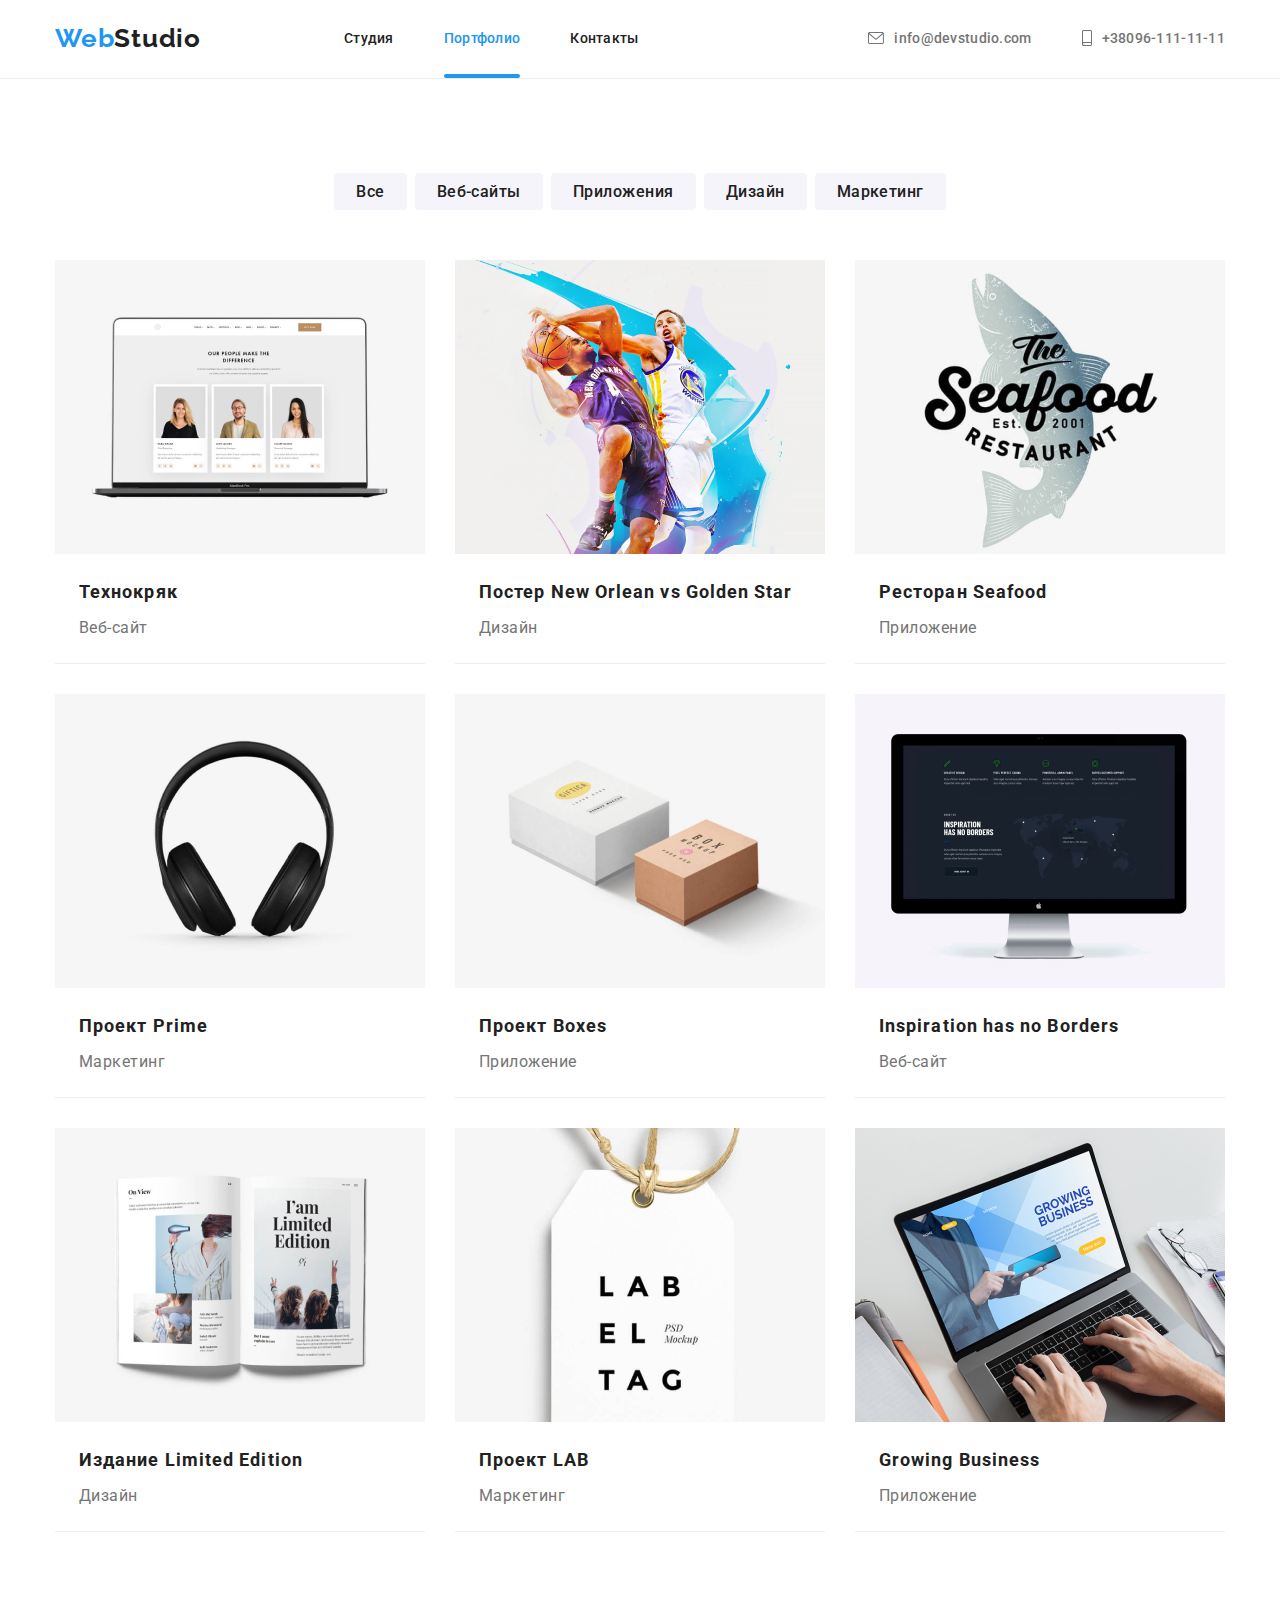
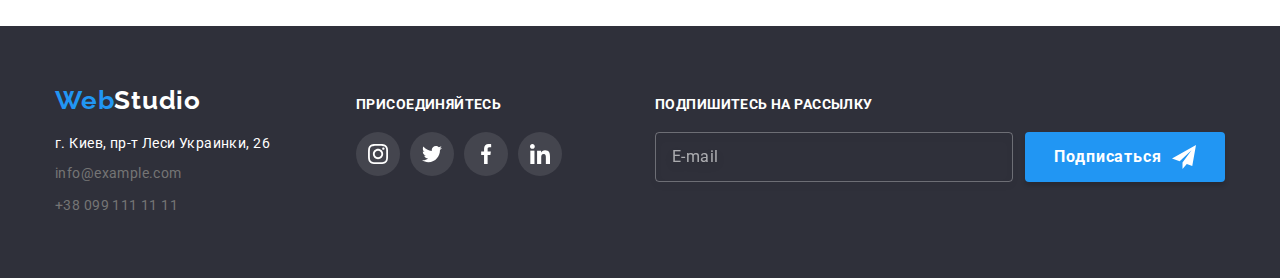
==== portfolio.html @ d69e5399 "ДЗ.7.2" ====
<!DOCTYPE html>
<html lang="ru">
  <head>
    <meta charset="UTF-8" />
    <meta http-equiv="X-UA-Compatible" content="IE=edge" />
    <meta name="viewport" content="width=device-width, initial-scale=1.0" />
    <title>Web-studio</title>
    <link rel="preconnect" href="https://fonts.googleapis.com" />
    <link rel="preconnect" href="https://fonts.gstatic.com" crossorigin />
    <link
      href="https://fonts.googleapis.com/css2?family=Raleway:wght@700&family=Roboto:wght@400;500;700;900&display=swap"
      rel="stylesheet"
    />
    <link
      rel="stylesheet"
      href="https://cdnjs.cloudflare.com/ajax/libs/modern-normalize/1.1.0/modern-normalize.min.css
"
    />
    <link rel="stylesheet" href="./css/main.min.css" />
  </head>
  <body class="body">
    <!-- Шапка портфолио -->
    <header class="header">
      <div class="container">
        <nav class="title">
          <a href="./index.html" class="logo title__logo">
            <span class="title__logo-web">Web</span
            ><span class="title__logo-studio">Studio</span>
          </a>
          <ul class="menu list">
            <li class="menu__item">
              <a href="./index.html" class="menu__link">Студия</a>
            </li>
            <li class="menu__item">
              <a href="./portfolio.html" class="menu__link current"
                >Портфолио</a
              >
            </li>
            <li class="menu__item">
              <a href="" class="menu__link">Контакты</a>
            </li>
          </ul>
        </nav>
        <ul class="connect">
          <li class="connect__item-connection">
            <a href="mailto:info@devstudio.com" class="connect__link-mail">
              <svg class="connect__icon" width="16" height="12">
                <use href="./image/icons.svg#icon-post"></use>
              </svg>
              info@devstudio.com
            </a>
          </li>
          <li class="connect__item-connection">
            <a href="tel:+380961111111" class="connect__link-tel">
              <svg class="connect__icon" width="10" height="16">
                <use href="./image/icons.svg#icon-smartphone"></use>
              </svg>
              +38096-111-11-11
            </a>
          </li>
        </ul>
      </div>
    </header>
    <!-- Категории портфолио -->
    <main>
      <section class="section-category">
        <h1 style="display: none">Категории портфолио</h1>
        <div class="container">
          <ul class="categories">
            <li class="categories__item">
              <button type="button" class="categories__btn">Все</button>
            </li>
            <li class="categories__item">
              <button type="button" class="categories__btn">Веб-сайты</button>
            </li>
            <li class="categories__item">
              <button type="button" class="categories__btn">Приложения</button>
            </li>
            <li class="categories__item">
              <button type="button" class="categories__btn">Дизайн</button>
            </li>
            <li class="categories__item">
              <button type="button" class="categories__btn">Маркетинг</button>
            </li>
          </ul>

          <!-- Категория "Все" -->
          <ul class="scroll">
            <li class="scroll-item">
              <a href="" class="scroll-link">
                <div class="img-top-text">
                  <img
                    src="./image/vebsite.jpg"
                    alt="фото сотрудников на ноутбуке"
                    width="370"
                    class="image"
                  />

                  <p class="category-top-text">
                    Ресурс предлагает комплексные предложения с разным уровнем
                    функционала и сервисов. Все это позволит посетителю получить
                    исчерпывающие сведения о компании или частном лице.
                  </p>
                </div>
                <div class="text">
                  <h2 class="scroll-caption">Технокряк</h2>
                  <p class="scroll-text">Веб-сайт</p>
                </div>
              </a>
            </li>
            <li class="scroll-item">
              <a href="" class="scroll-link">
                <div class="img-top-text">
                  <img
                    src="./image/design-bascket.jpg"
                    alt="Два баскетболиста с мячом"
                    width="370"
                    class="image"
                  />
                  <p class="category-top-text">
                    Ресурс предлагает комплексные предложения с разным уровнем
                    функционала и сервисов. Все это позволит посетителю получить
                    исчерпывающие сведения о компании или частном лице.
                  </p>
                </div>
                <div class="text">
                  <h2 class="scroll-caption">
                    Постер New Orlean vs Golden Star
                  </h2>
                  <p class="scroll-text">Дизайн</p>
                </div>
              </a>
            </li>
            <li class="scroll-item">
              <a href="" class="scroll-link">
                <div class="img-top-text">
                  <img
                    src="./image/prylozhenie-seafood.jpg"
                    alt="Название ресторана"
                    width="370"
                    class="image"
                  />
                  <p class="category-top-text">
                    Ресурс предлагает комплексные предложения с разным уровнем
                    функционала и сервисов. Все это позволит посетителю получить
                    исчерпывающие сведения о компании или частном лице.
                  </p>
                </div>
                <div class="text">
                  <h2 class="scroll-caption">Ресторан Seafood</h2>
                  <p class="scroll-text">Приложение</p>
                </div>
              </a>
            </li>
            <li class="scroll-item">
              <a href="" class="scroll-link">
                <div class="img-top-text">
                  <img
                    src="./image/marketing.jpg"
                    alt="Наушники"
                    width="370"
                    class="image"
                  />
                  <p class="category-top-text">
                    Ресурс предлагает комплексные предложения с разным уровнем
                    функционала и сервисов. Все это позволит посетителю получить
                    исчерпывающие сведения о компании или частном лице.
                  </p>
                </div>
                <div class="text">
                  <h2 class="scroll-caption">Проект Prime</h2>
                  <p class="scroll-text">Маркетинг</p>
                </div>
              </a>
            </li>
            <li class="scroll-item">
              <a href="" class="scroll-link">
                <div class="img-top-text">
                  <img
                    src="./image/prylozhenie-box.jpg"
                    alt="Две коробки"
                    width="370"
                    class="image"
                  />
                  <p class="category-top-text">
                    Ресурс предлагает комплексные предложения с разным уровнем
                    функционала и сервисов. Все это позволит посетителю получить
                    исчерпывающие сведения о компании или частном лице.
                  </p>
                </div>
                <div class="text">
                  <h2 class="scroll-caption">Проект Boxes</h2>
                  <p class="scroll-text">Приложение</p>
                </div>
              </a>
            </li>
            <li class="scroll-item">
              <a href="" class="scroll-link">
                <div class="img-top-text">
                  <img
                    src="./image/vebsite-second.jpg"
                    alt="Монитор экрана"
                    width="370"
                    class="image"
                  />
                  <p class="category-top-text">
                    Ресурс предлагает комплексные предложения с разным уровнем
                    функционала и сервисов. Все это позволит посетителю получить
                    исчерпывающие сведения о компании или частном лице.
                  </p>
                </div>
                <div class="text">
                  <h2 lang="en" class="scroll-caption">
                    Inspiration has no Borders
                  </h2>

                  <p class="scroll-text">Веб-сайт</p>
                </div>
              </a>
            </li>
            <li class="scroll-item">
              <a href="" class="scroll-link">
                <div class="img-top-text">
                  <img
                    src="./image/design-magazine.jpg"
                    alt="Журнал"
                    width="370"
                    class="image"
                  />
                  <p class="category-top-text">
                    Ресурс предлагает комплексные предложения с разным уровнем
                    функционала и сервисов. Все это позволит посетителю получить
                    исчерпывающие сведения о компании или частном лице.
                  </p>
                </div>
                <div class="text">
                  <h2 class="scroll-caption">Издание Limited Edition</h2>
                  <p class="scroll-text">Дизайн</p>
                </div>
              </a>
            </li>
            <li class="scroll-item">
              <a href="" class="scroll-link">
                <div class="img-top-text">
                  <img
                    src="./image/lab.jpg"
                    alt="Этикетка"
                    width="370"
                    class="image"
                  />
                  <p class="category-top-text">
                    Ресурс предлагает комплексные предложения с разным уровнем
                    функционала и сервисов. Все это позволит посетителю получить
                    исчерпывающие сведения о компании или частном лице.
                  </p>
                </div>
                <div class="text">
                  <h2 class="scroll-caption">Проект LAB</h2>
                  <p class="scroll-text">Маркетинг</p>
                </div>
              </a>
            </li>
            <li class="scroll-item">
              <a href="" class="scroll-link">
                <div class="img-top-text">
                  <img
                    src="./image/prylozhenie-business.jpg"
                    alt="Ноутбук"
                    width="370"
                    class="image"
                  />
                  <p class="category-top-text">
                    Ресурс предлагает комплексные предложения с разным уровнем
                    функционала и сервисов. Все это позволит посетителю получить
                    исчерпывающие сведения о компании или частном лице.
                  </p>
                </div>
                <div class="text">
                  <h2 lang="en" class="scroll-caption">Growing Business</h2>
                  <p class="scroll-text">Приложение</p>
                </div>
              </a>
            </li>
          </ul>
        </div>
      </section>
    </main>
    <!-- Футер страницы -->
    <footer class="footer">
      <div class="container footers">
        <div class="address">
          <a href="./index.html" class="address__logo-nav">
            <span class="address__logo-web">Web</span
            ><span class="address__logo-studio">Studio</span>
          </a>
          <address class="address__address">
            <ul class="address__list">
              <li class="address__item">
                <a href="" class="address__adds"
                  >г. Киев, пр-т Леси Украинки, 26</a
                >
              </li>
              <li class="address__item">
                <a href="mailto:info@example.com" class="address__link-mail"
                  >info@example.com</a
                >
              </li>
              <li class="address__item">
                <a href="+380991111111" class="address__link-tel"
                  >+38 099 111 11 11</a
                >
              </li>
            </ul>
          </address>
        </div>
        <div class="address__soc-content">
          <p class="address__text">присоединяйтесь</p>
          <ul class="address__soc-list">
            <li class="address__soc-item">
              <a href="" class="address__soc-link link">
                <svg class="address__soc-icon" width="20" height="20">
                  <use href="./image/icons.svg#icon-instagram"></use>
                </svg>
              </a>
            </li>
            <li class="address__soc-item">
              <a href="" class="address__soc-link link"
                ><svg class="address__soc-icon" width="20" height="20">
                  <use href="./image/icons.svg#icon-twitter"></use></svg
              ></a>
            </li>
            <li class="address__soc-item">
              <a href="" class="address__soc-link link"
                ><svg class="address__soc-icon" width="20" height="20">
                  <use href="./image/icons.svg#icon-facebook"></use></svg
              ></a>
            </li>
            <li class="address__soc-item">
              <a href="" class="address__soc-link link"
                ><svg class="address__soc-icon" width="20" height="20">
                  <use href="./image/icons.svg#icon-linkedin"></use></svg
              ></a>
            </li>
          </ul>
        </div>
        <div class="address__sub">
          <form class="address__subscription">
            <label for="address-email" class="address__label"
              >Подпишитесь на рассылку</label
            >
            <span class="address__span">
              <input
                type="email"
                name="footer-user-email"
                class="address__input"
                required
                id="address-email"
                placeholder="E-mail"
              />
              <button type="submit" class="address__btn">
                Подписаться
                <svg class="address__icon-plane" width="24" height="24">
                  <use href="./image/icons.svg#icon-icon-send"></use>
                </svg>
              </button>
            </span>
          </form>
        </div>
      </div>
    </footer>
  </body>
</html>
---- css/main.min.css ----
:root{--brand-color: #212121}.address__btn,.address__input::placeholder,.address__span,.address__soc-link,.clients-link,.command-list__soc-link,.menu-metier__top-text,.menu-cntnt__box-icon,.flex{display:flex;justify-content:center;align-items:center}p,h1,h2,h3,h4,h5,h6{margin:0}.body{font-family:"Roboto",sans-serif,Arial;color:#757575}ol,ul{margin:0;padding-left:0}li{list-style:none}a{text-decoration:none}.image{display:block;width:100%;height:auto}.visually-hidden{position:absolute;white-space:nowrap;width:1px;height:1px;overflow:hidden;border:0;padding:0;clip-path:inset(50%);clip:rect(0 0 0 0);margin:-1px}.container{margin:0 auto;width:1200px;padding-left:15px;padding-right:15px}.header-line{border-bottom:1px solid #ececec;left:0px;top:0px}.header{background-color:#fff;border-bottom:1px solid #ececec;left:0px;top:0px;padding-top:24px;padding-bottom:25px}.title__logo{text-decoration:none;color:var(--brand-color);font-family:"Raleway";font-weight:700;font-size:26px;line-height:1.1;letter-spacing:.03em}.title__logo-web{color:#2196f3}.title__logo-studio{color:var(--brand-color)}.title{display:flex}.menu{display:flex;align-items:center;margin-left:93px}.menu__item{margin-left:50px}.header .container{display:flex;align-items:center}.menu__link{color:var(--brand-color);font-weight:500;font-size:14px;line-height:1.1;letter-spacing:.02em;text-decoration:none;padding:32px 0;position:relative;transition:color 250ms cubic-bezier(0.4, 0, 0.2, 1)}.menu__link:hover,.menu__link:focus{color:#2196f3}.menu .menu__link.current{color:#2196f3}.current::after{content:"";display:block;height:4px;background-color:#2196f3;border-radius:2px;width:100%;position:absolute;bottom:0}.connect__link-cnct{margin-left:auto}.connect{display:flex;align-items:center;margin-left:auto}.connect__item-connection:not(:last-child){margin-right:50px}.connect__link-mail{display:flex;align-items:center;color:#757575;font-weight:500;font-size:14px;line-height:1.1;letter-spacing:.02em;text-decoration:none;transition:color 250ms cubic-bezier(0.4, 0, 0.2, 1)}.connect__link-mail:hover,.connect__link-mail:focus{color:#2196f3}.connect__icon{transition:fill 250ms cubic-bezier(0.4, 0, 0.2, 1)}.connect__link-mail:hover .connect__icon,.connect__link-mail:focus .connect__icon{fill:#2196f3}.connect__link-tel{display:flex;align-items:center;margin:0;color:#757575;font-weight:500;font-size:14px;line-height:1.1;letter-spacing:.02em;text-decoration:none;transition:color 250ms cubic-bezier(0.4, 0, 0.2, 1)}.connect__link-tel:hover,.connect__link-tel:focus{color:#2196f3}.connect__icon{fill:#757575;margin-right:10px}.connect__link-tel:hover .connect__icon,.connect__link-tel:focus .connect__icon{fill:#2196f3}.hero-btn{color:#fff;background-color:#2196f3;min-width:200px;font-weight:700;font-size:16px;line-height:1.8;letter-spacing:.06em;cursor:pointer;display:flex;font-family:inherit;padding:10px 32px;border:1px rgba(0,0,0,0);border-radius:4px;transition:background-color 250ms cubic-bezier(0.4, 0, 0.2, 1)}.hero-btn:hover,.hero-btn:focus{background-color:#188ce8}.flex{flex-direction:column}.hero{background-color:#2f303a;padding:200px 0;background-image:linear-gradient(rgba(47, 48, 58, 0.4), rgba(47, 48, 58, 0.4)),url(../image/hero.jpg);background-repeat:no-repeat;background-position:center;max-width:1600px;margin:0 auto}.hero-caption{color:#fff;font-weight:900;font-size:44px;line-height:1.4;letter-spacing:.06em;text-align:center;text-transform:uppercase;max-width:695px;margin-bottom:30px}.content{padding-top:94px;padding-bottom:94px}.menu-cntnt__item:not(:last-child){margin-right:30px}.menu-cntnt__box-icon{background-color:#f5f4fa;margin-bottom:30px;border-radius:4px;height:120px}.menu-cntnt{display:flex;justify-content:space-between}.menu-cntnt__caption{color:var(--brand-color);font-weight:700;font-size:14px;line-height:1;letter-spacing:.03em;text-transform:uppercase;margin-bottom:10px}.menu-cntnt__text{font-weight:400;font-size:14px;line-height:1.7;letter-spacing:.03em;max-width:270px}.employment{padding-bottom:94px}.menu-metier{display:flex;justify-content:space-between}.menu-metier__item{position:relative}.menu-metier__item:not(:last-child){margin-right:30px}.employment-caption{color:var(--brand-color);font-weight:700;font-size:36px;line-height:1.1;letter-spacing:.03em;text-align:center;margin-bottom:50px}.menu-metier__top-text{position:absolute;bottom:0;font-weight:700;font-size:14px;line-height:1.1;letter-spacing:.03em;text-transform:uppercase;color:#fff;background:rgba(47,48,58,.8);width:100%;height:70px}.container.team{padding-top:0;padding-bottom:0}.team{background-color:#f5f4fa;padding-top:94px;padding-bottom:94px}.team-caption{color:var(--brand-color);font-weight:700;font-size:36px;line-height:1.1;letter-spacing:.03em;text-align:center;margin-bottom:50px;margin-top:0}.command-list{display:flex;justify-content:space-between}.command-list__item{text-align:center;box-shadow:0px 1px 3px rgba(0,0,0,.12),0px 1px 1px rgba(0,0,0,.14),0px 2px 1px rgba(0,0,0,.2);border-radius:0px 0px 4px 4px;background-color:#fff}.command-list__item:not(:last-child){margin-right:30px}.command-list__name{color:var(--brand-color);font-weight:500;font-size:16px;line-height:1.1;letter-spacing:.03em;padding-top:30px;margin-bottom:11px}.command-list__text{font-weight:400;font-size:16px;line-height:1.1;letter-spacing:.03em;margin-bottom:16px}.command-list__soc-list{display:flex;justify-content:center;padding-bottom:30px}.command-list__soc-item{width:44px;height:44px;margin-left:10px}.command-list__soc-item:first-child{margin-left:0}.command-list__soc-link{width:100%;height:100%;border-radius:50px;transition:background-color 250ms cubic-bezier(0.4, 0, 0.2, 1)}.command-list__soc-link:hover,.command-list__soc-link:focus{background-color:#2196f3}.command-list__soc-icon{fill:#afb1b8;transition:fill 250ms cubic-bezier(0.4, 0, 0.2, 1)}.command-list__soc-link:hover .command-list__soc-icon,.command-list__soc-link:focus .command-list__soc-icon{fill:#fff}.clients-cont{width:1200px}.clients-title{text-align:center;font-size:36px;letter-spacing:.03em;color:var(--brand-color);margin-bottom:50px;line-height:42px}.clients{padding-bottom:94px;padding-top:94px}.clients-list{display:flex;justify-content:space-between}.clients-item{width:170px;height:92px}.clients-item:not(:last-child){margin-right:30px}.clients-link{width:100%;height:100%;border-radius:4px;border:1px solid #afb1b8;transition:border-color 250ms cubic-bezier(0.4, 0, 0.2, 1)}.clients-link:hover,.clients-link:focus{border-color:#2196f3}.clients-icon{fill:#afb1b8;transition:fill 250ms cubic-bezier(0.4, 0, 0.2, 1)}.clients-link:hover .clients-icon,.clients-link:focus .clients-icon{fill:#2196f3}.footers{display:flex;align-items:baseline}.address__logo-nav{text-decoration:none;color:var(--brand-color);font-family:"Raleway";font-weight:700;font-size:26px;line-height:1.1;letter-spacing:.03em;margin-bottom:20px;display:block}.footer{background-color:#2f303a;padding:60px 0 60px 0}.address__logo-web{color:#2196f3}.address__logo-studio{color:#fff}.address__item:not(:last-child){margin-bottom:9px}.address__address{width:231px}.address__adds{color:#fff;font-weight:400;font-size:14px;line-height:1.1;letter-spacing:.03em;font-style:normal;text-decoration:none;transition:color 250ms cubic-bezier(0.4, 0, 0.2, 1)}.address__adds:hover,.address__adds:focus{color:#2196f3}.address__link-mail{color:#757575;font-weight:400;font-size:14px;line-height:1.7;letter-spacing:.03em;font-style:normal;text-decoration:none;transition:color 250ms cubic-bezier(0.4, 0, 0.2, 1)}.address__link-mail:hover,.address__link-mail:focus{color:#2196f3}.address__link-tel{color:#757575;font-weight:400;font-size:14px;line-height:1.7;letter-spacing:.03em;font-style:normal;text-decoration:none;transition:color 250ms cubic-bezier(0.4, 0, 0.2, 1)}.address__link-tel:hover,.address__link-tel:focus{color:#2196f3}.address__soc-content{min-width:206px;margin-left:70px}.address__soc-list{display:flex;justify-content:space-between}.address__soc-item:not(:first-child){margin-left:10px}.address__text{font-weight:700;font-size:14px;line-height:1.1;letter-spacing:.03em;text-transform:uppercase;color:#fff;margin-bottom:20px}.address__soc-link{border-radius:50px;background:rgba(255,255,255,.1);fill:#fff;width:44px;height:44px;transition:background-color 250ms cubic-bezier(0.4, 0, 0.2, 1)}.address__soc-link:hover,.address__soc-link:focus{background-color:#2196f3}.address__sub{margin-left:auto}.address__span{width:100%}.address__label{display:block;top:0;left:0;font-weight:700;font-size:14px;line-height:1.1;letter-spacing:.03em;text-transform:uppercase;color:#fff;margin-bottom:20px}.address__input{width:358px;height:50px;background-color:rgba(0,0,0,0);outline:none;border:1px solid rgba(255,255,255,.3);filter:drop-shadow(0px 4px 4px rgba(0, 0, 0, 0.15));border-radius:4px;padding:15px 0 15px 16px;color:#fff}.address__input:focus{border:1px solid #2196f3;filter:drop-shadow(0px 4px 4px rgba(0, 0, 0, 0.15));transition:border 250ms cubic-bezier(0.4, 0, 0.2, 1)}.address__input::placeholder{font-weight:400;font-size:16px;line-height:1.2;letter-spacing:.03em;color:rgba(255,255,255,.6)}.address__btn{width:200px;height:50px;background:#2196f3;box-shadow:0px 4px 4px rgba(0,0,0,.15);border-radius:4px;border:none;font-weight:700;font-size:16px;line-height:1.8;letter-spacing:.06em;color:#fff;margin-left:12px;padding:0;cursor:pointer}.address__icon-plane{margin-left:10px}.section-category{padding-top:94px;padding-bottom:94px}.categories{margin-bottom:50px;display:flex;justify-content:center}.categories__item:not(:last-child){margin-right:8px}.categories__btn{display:flex;color:var(--brand-color);background-color:#f5f4fa;cursor:pointer;font-weight:500;font-size:16px;line-height:1.6;letter-spacing:.03em;font-family:inherit;border-radius:4px;border:1px rgba(0,0,0,0);padding:6px 22px 6px 22px;transition:color 250ms cubic-bezier(0.4, 0, 0.2, 1),background-color 250ms cubic-bezier(0.4, 0, 0.2, 1),box-shadow 250ms cubic-bezier(0.4, 0, 0.2, 1)}.categories__btn:hover,.categories__btn:focus{color:#fff;background-color:#2196f3;box-shadow:0px 3px 1px rgba(0,0,0,.1),0px 1px 2px rgba(0,0,0,.08),0px 2px 2px rgba(0,0,0,.12)}.scroll{display:flex;flex-wrap:wrap;margin:-15px}.scroll-item{width:calc(33.3333333333% - 30px);margin:15px;border-bottom:1px solid #eee}.scroll-link{display:block;position:relative;transition:background-color 250ms cubic-bezier(0.4, 0, 0.2, 1),box-shadow 250ms cubic-bezier(0.4, 0, 0.2, 1)}.scroll-link:hover,.scroll-link:focus{background-color:#fff;box-shadow:0px 1px 1px rgba(0,0,0,.12),0px 4px 4px rgba(0,0,0,.06),1px 4px 6px rgba(0,0,0,.16)}.scroll-link:hover .category-top-text{transform:translateY(0)}.scroll-caption{color:var(--brand-color);font-weight:700;font-size:18px;line-height:2;letter-spacing:.06em;text-decoration:none;margin-bottom:4px}.scroll-text{font-weight:400;font-size:16px;line-height:1.8;letter-spacing:.03em;text-decoration:none;color:#757575}.text{padding:20px 24px}.img-top-text{position:relative;overflow:hidden;pointer-events:none}.category-top-text{position:absolute;top:0;left:0;width:100%;height:100%;padding:63px 24px;transform:translateY(101%);transition:transform 250ms cubic-bezier(0.4, 0, 0.2, 1);font-weight:400;font-size:18px;line-height:1.5;letter-spacing:.03em;color:#fff;background:rgba(33,150,243,.9)}.backdrop{position:fixed;top:0;left:0;width:100%;height:100%;background:rgba(0,0,0,.2);transition:opacity 250ms linear,visibility 250ms linear}.backdrop.is-hidden{opacity:0;pointer-events:none}.backdrop.is-hidden .modal{transform:translate(-50%, -50%) scale(0)}.modal{position:absolute;width:528px;height:581px;top:50%;left:50%;transform:translate(-50%, -50%) scale(1);background:#fff;box-shadow:0px 1px 3px rgba(0,0,0,.12),0px 1px 1px rgba(0,0,0,.14),0px 2px 1px rgba(0,0,0,.2);border-radius:4px;transition:transform 250ms linear;padding:40px}.close{position:absolute;top:8px;right:8px;display:flex;justify-content:center;text-align:center;padding:6px;border-radius:50%;border:1px solid rgba(0,0,0,.1);background:#fff;cursor:pointer;transition:fill 250ms cubic-bezier(0.4, 0, 0.2, 1)}.close:hover,.close:focus{fill:#2196f3}.modal-title{font-size:20px;line-height:1.15;text-align:center;letter-spacing:.03em;color:#212121;font-weight:700;margin-bottom:12px}.modal-input{width:100%;height:40px;border:1px solid rgba(33,33,33,.2);border-radius:4px;background-color:rgba(0,0,0,0);outline:none;padding:12px 0 12px 42px;transition:border-color 250ms cubic-bezier(0.4, 0, 0.2, 1)}.modal-input:focus{border-color:#2196f3}.modal-input:focus+.input-icon{fill:#2196f3}.modal-field{margin-bottom:10px}.modal-field:nth-child(5){margin-bottom:20px}.input-icon{position:absolute;top:50%;left:12px;transform:translateY(-50%);transition:fill 250ms cubic-bezier(0.4, 0, 0.2, 1)}.modal-label{display:block;font-weight:400;font-size:12px;line-height:1.1666666667;letter-spacing:.01em;margin-bottom:4px}.modal-label-comment{display:block;font-weight:400;font-size:12px;line-height:1.1666666667;letter-spacing:.01em;margin-bottom:4px}.input-block{position:relative}.modal-area{display:block;width:100%;height:120px;resize:none;border:1px solid rgba(33,33,33,.2);border-radius:4px;outline:none;padding:12px 16px;transition:border-color 250ms cubic-bezier(0.4, 0, 0.2, 1)}.modal-area:focus{border-color:#2196f3}::placeholder{font-weight:400;font-size:12px;line-height:1.1666666667;letter-spacing:.01em;color:rgba(117,117,117,.5)}.send-btn{display:block;margin:0 auto;width:200px;height:50px;font-weight:700;font-size:16px;line-height:1.875;letter-spacing:.06em;color:#fff;border:rgba(0,0,0,0);background-color:#188ce8;box-shadow:0px 4px 4px rgba(0,0,0,.15);border-radius:4px;cursor:pointer}.check-text{display:block;font-weight:400;font-size:14px;line-height:1.7142857143;letter-spacing:.03em;color:#757575;justify-content:center;display:flex;align-items:center}.check-text a{text-decoration-line:underline;color:#2196f3}.check-text span{display:flex;justify-content:center;align-items:center;width:16px;height:15px;border:1px solid #212121;margin-right:7px;border-radius:2px}.icon-check{fill:rgba(0,0,0,0)}.input-check:checked+.check-text span{background-color:#2196f3;border:none}.input-check:checked+.check-text .icon-check{fill:#fff}.modal-check-box{margin-bottom:30px}/*# sourceMappingURL=main.min.css.map */
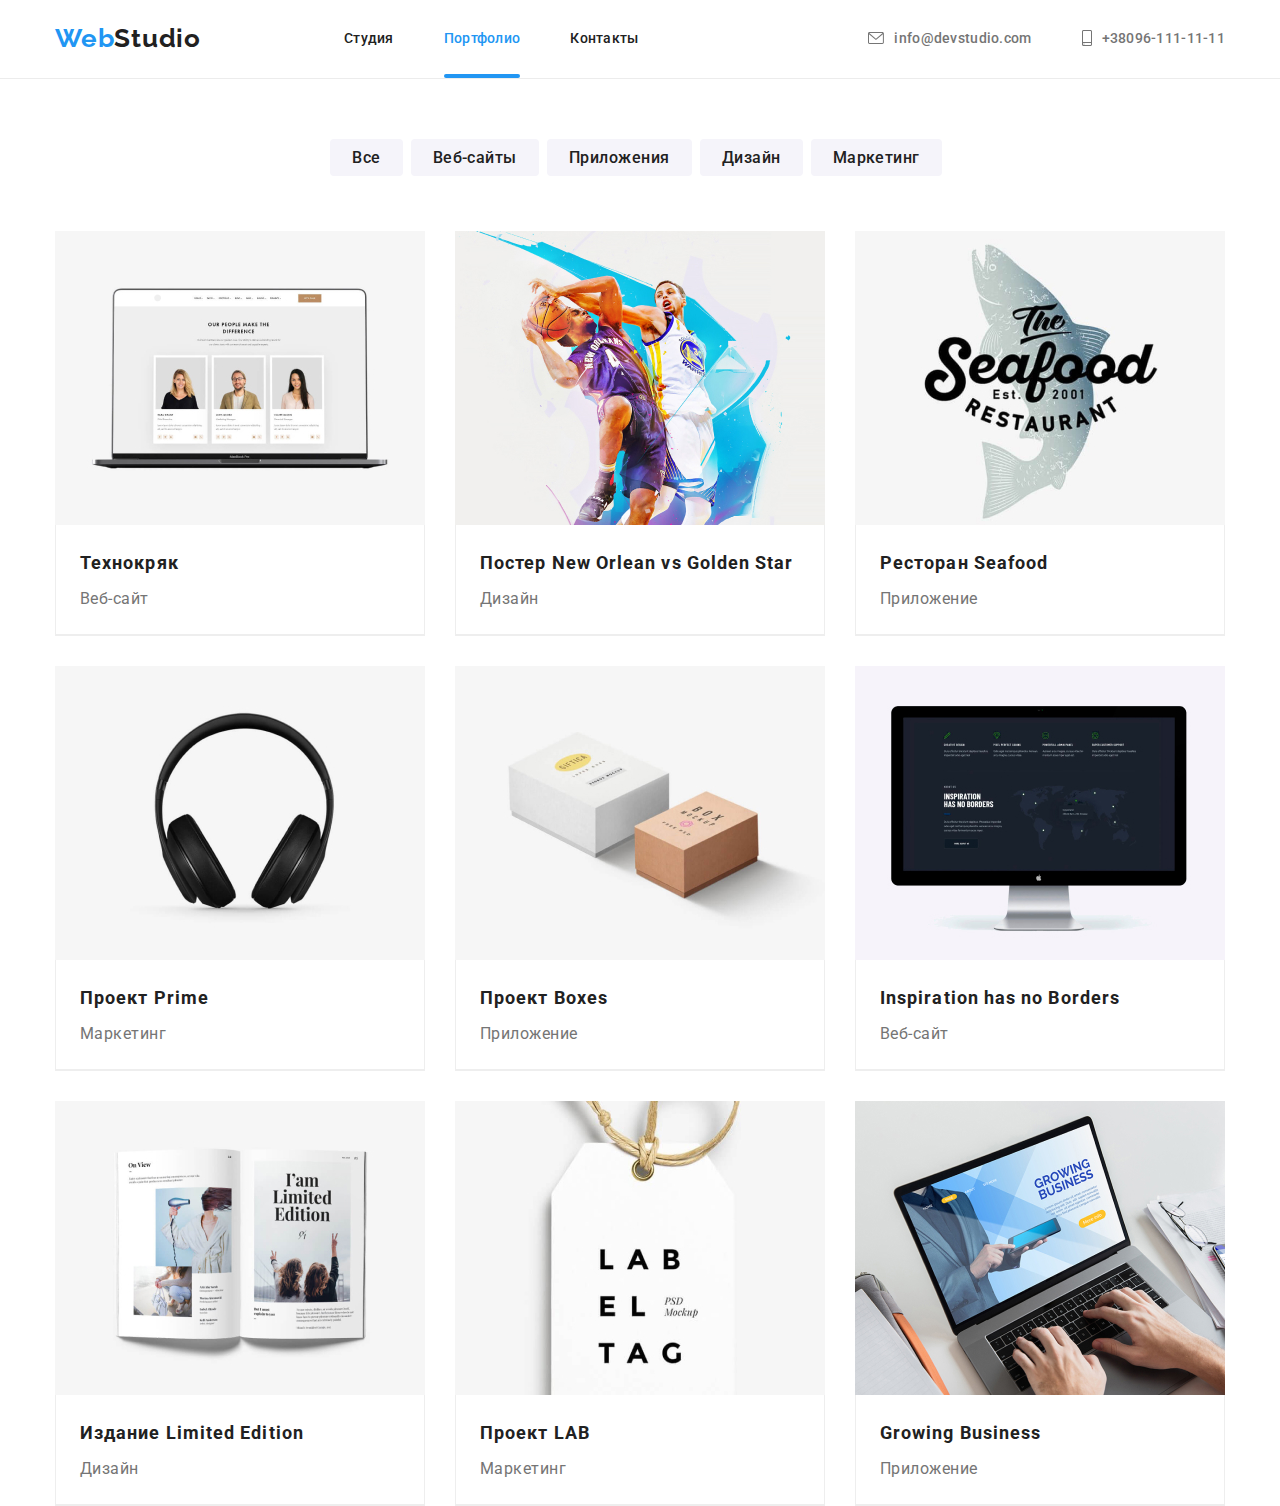
==== commit f876abc9: "ДЗ.8.0" ====
--- a/portfolio.html
+++ b/portfolio.html
@@ -104,7 +104,7 @@
                 </div>
                 <div class="text">
                   <h2 class="scroll-caption">Технокряк</h2>
-                  <p class="scroll-text">Веб-сайт</p>
+                  <p class="scroll-text first">Веб-сайт</p>
                 </div>
               </a>
             </li>
@@ -286,7 +286,7 @@
       </section>
     </main>
     <!-- Футер страницы -->
-    <footer class="footer">
+    <!-- <footer class="footer">
       <div class="container footers">
         <div class="address">
           <a href="./index.html" class="address__logo-nav">
@@ -367,6 +367,6 @@
           </form>
         </div>
       </div>
-    </footer>
+    </footer> -->
   </body>
 </html>
--- a/css/main.min.css
+++ b/css/main.min.css
@@ -1 +1 @@
-:root{--brand-color: #212121}.address__btn,.address__input::placeholder,.address__span,.address__soc-link,.clients-link,.command-list__soc-link,.menu-metier__top-text,.menu-cntnt__box-icon,.flex{display:flex;justify-content:center;align-items:center}p,h1,h2,h3,h4,h5,h6{margin:0}.body{font-family:"Roboto",sans-serif,Arial;color:#757575}ol,ul{margin:0;padding-left:0}li{list-style:none}a{text-decoration:none}.image{display:block;width:100%;height:auto}.visually-hidden{position:absolute;white-space:nowrap;width:1px;height:1px;overflow:hidden;border:0;padding:0;clip-path:inset(50%);clip:rect(0 0 0 0);margin:-1px}.container{margin:0 auto;width:1200px;padding-left:15px;padding-right:15px}.header-line{border-bottom:1px solid #ececec;left:0px;top:0px}.header{background-color:#fff;border-bottom:1px solid #ececec;left:0px;top:0px;padding-top:24px;padding-bottom:25px}.title__logo{text-decoration:none;color:var(--brand-color);font-family:"Raleway";font-weight:700;font-size:26px;line-height:1.1;letter-spacing:.03em}.title__logo-web{color:#2196f3}.title__logo-studio{color:var(--brand-color)}.title{display:flex}.menu{display:flex;align-items:center;margin-left:93px}.menu__item{margin-left:50px}.header .container{display:flex;align-items:center}.menu__link{color:var(--brand-color);font-weight:500;font-size:14px;line-height:1.1;letter-spacing:.02em;text-decoration:none;padding:32px 0;position:relative;transition:color 250ms cubic-bezier(0.4, 0, 0.2, 1)}.menu__link:hover,.menu__link:focus{color:#2196f3}.menu .menu__link.current{color:#2196f3}.current::after{content:"";display:block;height:4px;background-color:#2196f3;border-radius:2px;width:100%;position:absolute;bottom:0}.connect__link-cnct{margin-left:auto}.connect{display:flex;align-items:center;margin-left:auto}.connect__item-connection:not(:last-child){margin-right:50px}.connect__link-mail{display:flex;align-items:center;color:#757575;font-weight:500;font-size:14px;line-height:1.1;letter-spacing:.02em;text-decoration:none;transition:color 250ms cubic-bezier(0.4, 0, 0.2, 1)}.connect__link-mail:hover,.connect__link-mail:focus{color:#2196f3}.connect__icon{transition:fill 250ms cubic-bezier(0.4, 0, 0.2, 1)}.connect__link-mail:hover .connect__icon,.connect__link-mail:focus .connect__icon{fill:#2196f3}.connect__link-tel{display:flex;align-items:center;margin:0;color:#757575;font-weight:500;font-size:14px;line-height:1.1;letter-spacing:.02em;text-decoration:none;transition:color 250ms cubic-bezier(0.4, 0, 0.2, 1)}.connect__link-tel:hover,.connect__link-tel:focus{color:#2196f3}.connect__icon{fill:#757575;margin-right:10px}.connect__link-tel:hover .connect__icon,.connect__link-tel:focus .connect__icon{fill:#2196f3}.hero-btn{color:#fff;background-color:#2196f3;min-width:200px;font-weight:700;font-size:16px;line-height:1.8;letter-spacing:.06em;cursor:pointer;display:flex;font-family:inherit;padding:10px 32px;border:1px rgba(0,0,0,0);border-radius:4px;transition:background-color 250ms cubic-bezier(0.4, 0, 0.2, 1)}.hero-btn:hover,.hero-btn:focus{background-color:#188ce8}.flex{flex-direction:column}.hero{background-color:#2f303a;padding:200px 0;background-image:linear-gradient(rgba(47, 48, 58, 0.4), rgba(47, 48, 58, 0.4)),url(../image/hero.jpg);background-repeat:no-repeat;background-position:center;max-width:1600px;margin:0 auto}.hero-caption{color:#fff;font-weight:900;font-size:44px;line-height:1.4;letter-spacing:.06em;text-align:center;text-transform:uppercase;max-width:695px;margin-bottom:30px}.content{padding-top:94px;padding-bottom:94px}.menu-cntnt__item:not(:last-child){margin-right:30px}.menu-cntnt__box-icon{background-color:#f5f4fa;margin-bottom:30px;border-radius:4px;height:120px}.menu-cntnt{display:flex;justify-content:space-between}.menu-cntnt__caption{color:var(--brand-color);font-weight:700;font-size:14px;line-height:1;letter-spacing:.03em;text-transform:uppercase;margin-bottom:10px}.menu-cntnt__text{font-weight:400;font-size:14px;line-height:1.7;letter-spacing:.03em;max-width:270px}.employment{padding-bottom:94px}.menu-metier{display:flex;justify-content:space-between}.menu-metier__item{position:relative}.menu-metier__item:not(:last-child){margin-right:30px}.employment-caption{color:var(--brand-color);font-weight:700;font-size:36px;line-height:1.1;letter-spacing:.03em;text-align:center;margin-bottom:50px}.menu-metier__top-text{position:absolute;bottom:0;font-weight:700;font-size:14px;line-height:1.1;letter-spacing:.03em;text-transform:uppercase;color:#fff;background:rgba(47,48,58,.8);width:100%;height:70px}.container.team{padding-top:0;padding-bottom:0}.team{background-color:#f5f4fa;padding-top:94px;padding-bottom:94px}.team-caption{color:var(--brand-color);font-weight:700;font-size:36px;line-height:1.1;letter-spacing:.03em;text-align:center;margin-bottom:50px;margin-top:0}.command-list{display:flex;justify-content:space-between}.command-list__item{text-align:center;box-shadow:0px 1px 3px rgba(0,0,0,.12),0px 1px 1px rgba(0,0,0,.14),0px 2px 1px rgba(0,0,0,.2);border-radius:0px 0px 4px 4px;background-color:#fff}.command-list__item:not(:last-child){margin-right:30px}.command-list__name{color:var(--brand-color);font-weight:500;font-size:16px;line-height:1.1;letter-spacing:.03em;padding-top:30px;margin-bottom:11px}.command-list__text{font-weight:400;font-size:16px;line-height:1.1;letter-spacing:.03em;margin-bottom:16px}.command-list__soc-list{display:flex;justify-content:center;padding-bottom:30px}.command-list__soc-item{width:44px;height:44px;margin-left:10px}.command-list__soc-item:first-child{margin-left:0}.command-list__soc-link{width:100%;height:100%;border-radius:50px;transition:background-color 250ms cubic-bezier(0.4, 0, 0.2, 1)}.command-list__soc-link:hover,.command-list__soc-link:focus{background-color:#2196f3}.command-list__soc-icon{fill:#afb1b8;transition:fill 250ms cubic-bezier(0.4, 0, 0.2, 1)}.command-list__soc-link:hover .command-list__soc-icon,.command-list__soc-link:focus .command-list__soc-icon{fill:#fff}.clients-cont{width:1200px}.clients-title{text-align:center;font-size:36px;letter-spacing:.03em;color:var(--brand-color);margin-bottom:50px;line-height:42px}.clients{padding-bottom:94px;padding-top:94px}.clients-list{display:flex;justify-content:space-between}.clients-item{width:170px;height:92px}.clients-item:not(:last-child){margin-right:30px}.clients-link{width:100%;height:100%;border-radius:4px;border:1px solid #afb1b8;transition:border-color 250ms cubic-bezier(0.4, 0, 0.2, 1)}.clients-link:hover,.clients-link:focus{border-color:#2196f3}.clients-icon{fill:#afb1b8;transition:fill 250ms cubic-bezier(0.4, 0, 0.2, 1)}.clients-link:hover .clients-icon,.clients-link:focus .clients-icon{fill:#2196f3}.footers{display:flex;align-items:baseline}.address__logo-nav{text-decoration:none;color:var(--brand-color);font-family:"Raleway";font-weight:700;font-size:26px;line-height:1.1;letter-spacing:.03em;margin-bottom:20px;display:block}.footer{background-color:#2f303a;padding:60px 0 60px 0}.address__logo-web{color:#2196f3}.address__logo-studio{color:#fff}.address__item:not(:last-child){margin-bottom:9px}.address__address{width:231px}.address__adds{color:#fff;font-weight:400;font-size:14px;line-height:1.1;letter-spacing:.03em;font-style:normal;text-decoration:none;transition:color 250ms cubic-bezier(0.4, 0, 0.2, 1)}.address__adds:hover,.address__adds:focus{color:#2196f3}.address__link-mail{color:#757575;font-weight:400;font-size:14px;line-height:1.7;letter-spacing:.03em;font-style:normal;text-decoration:none;transition:color 250ms cubic-bezier(0.4, 0, 0.2, 1)}.address__link-mail:hover,.address__link-mail:focus{color:#2196f3}.address__link-tel{color:#757575;font-weight:400;font-size:14px;line-height:1.7;letter-spacing:.03em;font-style:normal;text-decoration:none;transition:color 250ms cubic-bezier(0.4, 0, 0.2, 1)}.address__link-tel:hover,.address__link-tel:focus{color:#2196f3}.address__soc-content{min-width:206px;margin-left:70px}.address__soc-list{display:flex;justify-content:space-between}.address__soc-item:not(:first-child){margin-left:10px}.address__text{font-weight:700;font-size:14px;line-height:1.1;letter-spacing:.03em;text-transform:uppercase;color:#fff;margin-bottom:20px}.address__soc-link{border-radius:50px;background:rgba(255,255,255,.1);fill:#fff;width:44px;height:44px;transition:background-color 250ms cubic-bezier(0.4, 0, 0.2, 1)}.address__soc-link:hover,.address__soc-link:focus{background-color:#2196f3}.address__sub{margin-left:auto}.address__span{width:100%}.address__label{display:block;top:0;left:0;font-weight:700;font-size:14px;line-height:1.1;letter-spacing:.03em;text-transform:uppercase;color:#fff;margin-bottom:20px}.address__input{width:358px;height:50px;background-color:rgba(0,0,0,0);outline:none;border:1px solid rgba(255,255,255,.3);filter:drop-shadow(0px 4px 4px rgba(0, 0, 0, 0.15));border-radius:4px;padding:15px 0 15px 16px;color:#fff}.address__input:focus{border:1px solid #2196f3;filter:drop-shadow(0px 4px 4px rgba(0, 0, 0, 0.15));transition:border 250ms cubic-bezier(0.4, 0, 0.2, 1)}.address__input::placeholder{font-weight:400;font-size:16px;line-height:1.2;letter-spacing:.03em;color:rgba(255,255,255,.6)}.address__btn{width:200px;height:50px;background:#2196f3;box-shadow:0px 4px 4px rgba(0,0,0,.15);border-radius:4px;border:none;font-weight:700;font-size:16px;line-height:1.8;letter-spacing:.06em;color:#fff;margin-left:12px;padding:0;cursor:pointer}.address__icon-plane{margin-left:10px}.section-category{padding-top:94px;padding-bottom:94px}.categories{margin-bottom:50px;display:flex;justify-content:center}.categories__item:not(:last-child){margin-right:8px}.categories__btn{display:flex;color:var(--brand-color);background-color:#f5f4fa;cursor:pointer;font-weight:500;font-size:16px;line-height:1.6;letter-spacing:.03em;font-family:inherit;border-radius:4px;border:1px rgba(0,0,0,0);padding:6px 22px 6px 22px;transition:color 250ms cubic-bezier(0.4, 0, 0.2, 1),background-color 250ms cubic-bezier(0.4, 0, 0.2, 1),box-shadow 250ms cubic-bezier(0.4, 0, 0.2, 1)}.categories__btn:hover,.categories__btn:focus{color:#fff;background-color:#2196f3;box-shadow:0px 3px 1px rgba(0,0,0,.1),0px 1px 2px rgba(0,0,0,.08),0px 2px 2px rgba(0,0,0,.12)}.scroll{display:flex;flex-wrap:wrap;margin:-15px}.scroll-item{width:calc(33.3333333333% - 30px);margin:15px;border-bottom:1px solid #eee}.scroll-link{display:block;position:relative;transition:background-color 250ms cubic-bezier(0.4, 0, 0.2, 1),box-shadow 250ms cubic-bezier(0.4, 0, 0.2, 1)}.scroll-link:hover,.scroll-link:focus{background-color:#fff;box-shadow:0px 1px 1px rgba(0,0,0,.12),0px 4px 4px rgba(0,0,0,.06),1px 4px 6px rgba(0,0,0,.16)}.scroll-link:hover .category-top-text{transform:translateY(0)}.scroll-caption{color:var(--brand-color);font-weight:700;font-size:18px;line-height:2;letter-spacing:.06em;text-decoration:none;margin-bottom:4px}.scroll-text{font-weight:400;font-size:16px;line-height:1.8;letter-spacing:.03em;text-decoration:none;color:#757575}.text{padding:20px 24px}.img-top-text{position:relative;overflow:hidden;pointer-events:none}.category-top-text{position:absolute;top:0;left:0;width:100%;height:100%;padding:63px 24px;transform:translateY(101%);transition:transform 250ms cubic-bezier(0.4, 0, 0.2, 1);font-weight:400;font-size:18px;line-height:1.5;letter-spacing:.03em;color:#fff;background:rgba(33,150,243,.9)}.backdrop{position:fixed;top:0;left:0;width:100%;height:100%;background:rgba(0,0,0,.2);transition:opacity 250ms linear,visibility 250ms linear}.backdrop.is-hidden{opacity:0;pointer-events:none}.backdrop.is-hidden .modal{transform:translate(-50%, -50%) scale(0)}.modal{position:absolute;width:528px;height:581px;top:50%;left:50%;transform:translate(-50%, -50%) scale(1);background:#fff;box-shadow:0px 1px 3px rgba(0,0,0,.12),0px 1px 1px rgba(0,0,0,.14),0px 2px 1px rgba(0,0,0,.2);border-radius:4px;transition:transform 250ms linear;padding:40px}.close{position:absolute;top:8px;right:8px;display:flex;justify-content:center;text-align:center;padding:6px;border-radius:50%;border:1px solid rgba(0,0,0,.1);background:#fff;cursor:pointer;transition:fill 250ms cubic-bezier(0.4, 0, 0.2, 1)}.close:hover,.close:focus{fill:#2196f3}.modal-title{font-size:20px;line-height:1.15;text-align:center;letter-spacing:.03em;color:#212121;font-weight:700;margin-bottom:12px}.modal-input{width:100%;height:40px;border:1px solid rgba(33,33,33,.2);border-radius:4px;background-color:rgba(0,0,0,0);outline:none;padding:12px 0 12px 42px;transition:border-color 250ms cubic-bezier(0.4, 0, 0.2, 1)}.modal-input:focus{border-color:#2196f3}.modal-input:focus+.input-icon{fill:#2196f3}.modal-field{margin-bottom:10px}.modal-field:nth-child(5){margin-bottom:20px}.input-icon{position:absolute;top:50%;left:12px;transform:translateY(-50%);transition:fill 250ms cubic-bezier(0.4, 0, 0.2, 1)}.modal-label{display:block;font-weight:400;font-size:12px;line-height:1.1666666667;letter-spacing:.01em;margin-bottom:4px}.modal-label-comment{display:block;font-weight:400;font-size:12px;line-height:1.1666666667;letter-spacing:.01em;margin-bottom:4px}.input-block{position:relative}.modal-area{display:block;width:100%;height:120px;resize:none;border:1px solid rgba(33,33,33,.2);border-radius:4px;outline:none;padding:12px 16px;transition:border-color 250ms cubic-bezier(0.4, 0, 0.2, 1)}.modal-area:focus{border-color:#2196f3}::placeholder{font-weight:400;font-size:12px;line-height:1.1666666667;letter-spacing:.01em;color:rgba(117,117,117,.5)}.send-btn{display:block;margin:0 auto;width:200px;height:50px;font-weight:700;font-size:16px;line-height:1.875;letter-spacing:.06em;color:#fff;border:rgba(0,0,0,0);background-color:#188ce8;box-shadow:0px 4px 4px rgba(0,0,0,.15);border-radius:4px;cursor:pointer}.check-text{display:block;font-weight:400;font-size:14px;line-height:1.7142857143;letter-spacing:.03em;color:#757575;justify-content:center;display:flex;align-items:center}.check-text a{text-decoration-line:underline;color:#2196f3}.check-text span{display:flex;justify-content:center;align-items:center;width:16px;height:15px;border:1px solid #212121;margin-right:7px;border-radius:2px}.icon-check{fill:rgba(0,0,0,0)}.input-check:checked+.check-text span{background-color:#2196f3;border:none}.input-check:checked+.check-text .icon-check{fill:#fff}.modal-check-box{margin-bottom:30px}/*# sourceMappingURL=main.min.css.map */+:root{--brand-color: #212121}.address__soc-link,.clients-link,.command-list__soc-link,.menu-metier__top-text,.menu-cntnt__box-icon,.flex{display:flex;justify-content:center;align-items:center}p,h1,h2,h3,h4,h5,h6{margin:0}.body{font-family:"Roboto",sans-serif,Arial;color:#757575}ol,ul{margin:0;padding-left:0}li{list-style:none}a{text-decoration:none}.image{display:block;width:100%;max-width:100%;height:auto}.visually-hidden{position:absolute;white-space:nowrap;width:1px;height:1px;overflow:hidden;border:0;padding:0;clip-path:inset(50%);clip:rect(0 0 0 0);margin:-1px}.container{margin:0 auto;width:100%;padding-left:15px;padding-right:15px}@media screen and (min-width: 480px){.container{max-width:480px}}@media screen and (min-width: 768px){.container{max-width:768px}}@media screen and (min-width: 1200px){.container{max-width:1200px}}.header-line{border-bottom:1px solid #ececec;left:0px;top:0px}.header{background-color:#fff;border-bottom:1px solid #ececec;left:0px;top:0px;padding-top:24px;padding-bottom:25px}.title__logo{text-decoration:none;color:var(--brand-color);font-family:"Raleway";font-weight:700;font-size:26px;line-height:1.1;letter-spacing:.03em}.title__logo-web{color:#2196f3}.title__logo-studio{color:var(--brand-color)}.title{display:flex}.menu{display:flex;align-items:center;margin-left:93px}.menu__item{margin-left:50px}.header .container{display:flex;align-items:center}.menu__link{color:var(--brand-color);font-weight:500;font-size:14px;line-height:1.1;letter-spacing:.02em;text-decoration:none;padding:32px 0;position:relative;transition:color 250ms cubic-bezier(0.4, 0, 0.2, 1)}.menu__link:hover,.menu__link:focus{color:#2196f3}.menu .menu__link.current{color:#2196f3}.current::after{content:"";display:block;height:4px;background-color:#2196f3;border-radius:2px;width:100%;position:absolute;bottom:0}.connect__link-cnct{margin-left:auto}.connect{display:flex;align-items:center;margin-left:auto}.connect__item-connection:not(:last-child){margin-right:50px}.connect__link-mail{display:flex;align-items:center;color:#757575;font-weight:500;font-size:14px;line-height:1.1;letter-spacing:.02em;text-decoration:none;transition:color 250ms cubic-bezier(0.4, 0, 0.2, 1)}.connect__link-mail:hover,.connect__link-mail:focus{color:#2196f3}.connect__icon{transition:fill 250ms cubic-bezier(0.4, 0, 0.2, 1)}.connect__link-mail:hover .connect__icon,.connect__link-mail:focus .connect__icon{fill:#2196f3}.connect__link-tel{display:flex;align-items:center;margin:0;color:#757575;font-weight:500;font-size:14px;line-height:1.1;letter-spacing:.02em;text-decoration:none;transition:color 250ms cubic-bezier(0.4, 0, 0.2, 1)}.connect__link-tel:hover,.connect__link-tel:focus{color:#2196f3}.connect__icon{fill:#757575;margin-right:10px}.connect__link-tel:hover .connect__icon,.connect__link-tel:focus .connect__icon{fill:#2196f3}.hero-btn{color:#fff;background-color:#2196f3;min-width:200px;font-weight:700;font-size:16px;line-height:1.8;letter-spacing:.06em;cursor:pointer;display:flex;font-family:inherit;padding:10px 32px;border:1px rgba(0,0,0,0);border-radius:4px;transition:background-color 250ms cubic-bezier(0.4, 0, 0.2, 1)}.hero-btn:hover,.hero-btn:focus{background-color:#188ce8}.flex{flex-direction:column}.hero{background-color:#2f303a;padding:118px 0;background-image:linear-gradient(rgba(47, 48, 58, 0.4), rgba(47, 48, 58, 0.4)),url(../image/hero.jpg);background-repeat:no-repeat;background-position:center;max-width:1600px;margin:0 auto}.hero-caption{color:#fff;font-weight:900;font-size:24px;line-height:1.7;letter-spacing:.06em;text-align:center;text-transform:uppercase;width:360px;margin-bottom:30px}@media screen and (min-width: 768px){.hero-caption{font-weight:900;font-size:26px;line-height:1.6;letter-spacing:.06em}}.content{padding-top:60px;padding-bottom:60px}@media screen and (min-width: 1200px){.content{padding-top:94px;padding-bottom:94px}}@media screen and (min-width: 768px){.menu-cntnt__item{width:calc((100% - 90px)/2)}}.menu-cntnt{display:flex;flex-wrap:wrap;justify-content:center;gap:30px}@media screen and (min-width: 1200px){.menu-cntnt{flex-wrap:nowrap;justify-content:space-between}}.menu-cntnt__box-icon{background-color:#f5f4fa;margin-bottom:30px;border-radius:4px;height:120px}.menu-cntnt__caption{color:var(--brand-color);font-weight:700;font-size:14px;line-height:1;letter-spacing:.03em;text-transform:uppercase;margin-bottom:10px;text-align:center}@media screen and (min-width: 768px){.menu-cntnt__caption{text-align:start}}.menu-cntnt__text{font-weight:400;font-size:14px;line-height:1.7;letter-spacing:.03em;width:100%}@media screen and (max-width: 1199px){.emplom-hidden{display:none}}.employment{padding-bottom:94px}.menu-metier{display:flex;flex-wrap:wrap;gap:30px}.menu-metier__item{position:relative;width:calc((100% - 60px)/3)}.employment-caption{color:var(--brand-color);font-weight:700;font-size:36px;line-height:1.1;letter-spacing:.03em;text-align:center;margin-bottom:50px}.menu-metier__top-text{position:absolute;bottom:0;font-weight:700;font-size:14px;line-height:1.1;letter-spacing:.03em;text-transform:uppercase;color:#fff;background:rgba(47,48,58,.8);width:100%;height:70px}.container{padding-top:0;padding-bottom:0}.team{padding-top:60px;padding-bottom:60px;background-color:#f5f4fa}@media screen and (min-width: 1200px){.team{padding-top:94px;padding-bottom:94px}}.team-caption{color:var(--brand-color);font-weight:700;font-size:36px;line-height:1.1;letter-spacing:.03em;text-align:center;margin-bottom:30px}.command-list{display:flex;flex-wrap:wrap;justify-content:center;gap:30px}@media screen and (min-width: 1200px){.command-list{flex-wrap:nowrap;justify-content:space-between}}.command-list__item{text-align:center;box-shadow:0px 1px 3px rgba(0,0,0,.12),0px 1px 1px rgba(0,0,0,.14),0px 2px 1px rgba(0,0,0,.2);border-radius:0px 0px 4px 4px;background-color:#fff}@media screen and (min-width: 768px){.command-list__item{width:calc((100% - 90px)/2)}}.command-list__name{color:var(--brand-color);font-weight:500;font-size:16px;line-height:1.1;letter-spacing:.03em;margin-top:30px;margin-bottom:11px}.command-list__text{font-weight:400;font-size:16px;line-height:1.1;letter-spacing:.03em;margin-bottom:16px}.command-list__soc-list{display:flex;justify-content:center;padding-bottom:30px}.command-list__soc-item{width:44px;height:44px;margin-left:10px}.command-list__soc-item:first-child{margin-left:0}.command-list__soc-link{width:100%;height:100%;border-radius:50px;transition:background-color 250ms cubic-bezier(0.4, 0, 0.2, 1)}.command-list__soc-link:hover,.command-list__soc-link:focus{background-color:#2196f3}.command-list__soc-icon{fill:#afb1b8;transition:fill 250ms cubic-bezier(0.4, 0, 0.2, 1)}.command-list__soc-link:hover .command-list__soc-icon,.command-list__soc-link:focus .command-list__soc-icon{fill:#fff}.clients{padding-top:60px;padding-bottom:60px}@media screen and (min-width: 1200px){.clients{padding-top:94px;padding-bottom:94px}}.clients-title{text-align:center;font-size:28px;letter-spacing:.03em;color:var(--brand-color);margin-bottom:30px;line-height:1.1}.clients-list{display:flex;justify-content:center;flex-wrap:wrap;gap:30px}@media screen and (min-width: 1200px){.clients-list{flex-wrap:nowrap;justify-content:space-between}}.clients-item{height:92px}@media screen and (min-width: 480px){.clients-item{width:calc((100% - 30px)/2)}}@media screen and (min-width: 768px){.clients-item{width:calc((100% - 180px)/3)}}.clients-link{width:100%;height:100%;border-radius:4px;border:1px solid #afb1b8;transition:border-color 250ms cubic-bezier(0.4, 0, 0.2, 1)}.clients-link:hover,.clients-link:focus{border-color:#2196f3}.clients-icon{fill:#afb1b8;transition:fill 250ms cubic-bezier(0.4, 0, 0.2, 1)}.clients-link:hover .clients-icon,.clients-link:focus .clients-icon{fill:#2196f3}.footers{display:flex;flex-direction:column;justify-content:center}.address__logo-nav{text-decoration:none;color:var(--brand-color);font-family:"Raleway";font-weight:700;font-size:24px;line-height:1.1;letter-spacing:.03em;margin-bottom:20px;display:block;text-align:center}@media screen and (min-width: 1200px){.address__logo-nav{font-weight:700;font-size:26px;line-height:1.1;letter-spacing:.03em}}.address__address{display:flex;width:100%;justify-content:center;text-align:center}.footer{background-color:#2f303a;padding:60px 0 60px 0}.address__logo-web{color:#2196f3}.address__logo-studio{color:#fff}.address__item:not(:last-child){margin-bottom:8px}.address__adds{color:#fff;font-weight:400;font-size:14px;line-height:1.1;letter-spacing:.03em;font-style:normal;text-decoration:none;transition:color 250ms cubic-bezier(0.4, 0, 0.2, 1)}.address__adds:hover,.address__adds:focus{color:#2196f3}.address__link-mail{color:#757575;font-weight:400;font-size:14px;line-height:1.7;letter-spacing:.03em;font-style:normal;text-decoration:none;transition:color 250ms cubic-bezier(0.4, 0, 0.2, 1)}.address__link-mail:hover,.address__link-mail:focus{color:#2196f3}.address__link-tel{color:#757575;font-weight:400;font-size:14px;line-height:1.7;letter-spacing:.03em;font-style:normal;text-decoration:none;transition:color 250ms cubic-bezier(0.4, 0, 0.2, 1)}.address__link-tel:hover,.address__link-tel:focus{color:#2196f3}.address__soc-list{display:flex;flex-wrap:wrap;gap:10px;justify-content:center;margin-bottom:60px}.address__text{font-weight:700;font-size:14px;line-height:1.1;letter-spacing:.03em;text-transform:uppercase;color:#fff;margin-top:60px;margin-bottom:20px;text-align:center}.address__soc-link{border-radius:50px;background:rgba(255,255,255,.1);fill:#fff;width:44px;height:44px;transition:background-color 250ms cubic-bezier(0.4, 0, 0.2, 1)}.address__soc-link:hover,.address__soc-link:focus{background-color:#2196f3}.address__subscription{display:flex;flex-direction:column;align-items:center}.address__sub{margin-left:auto}.address__span{width:100%}.address__label{display:block;top:0;left:0;font-weight:700;font-size:14px;line-height:1.1;letter-spacing:.03em;text-transform:uppercase;color:#fff;margin-bottom:20px;text-align:center}.address__input{width:100%;height:50px;background-color:rgba(0,0,0,0);outline:none;border:1px solid rgba(255,255,255,.3);filter:drop-shadow(0px 4px 4px rgba(0, 0, 0, 0.15));border-radius:4px;padding:15px 0 15px 16px;color:#fff;margin-bottom:20px}@media screen and (min-width: 480px){.address__input{width:100%}}.address__input:focus{border:1px solid #2196f3;filter:drop-shadow(0px 4px 4px rgba(0, 0, 0, 0.15));transition:border 250ms cubic-bezier(0.4, 0, 0.2, 1)}.address__input::placeholder{font-weight:400;font-size:16px;line-height:1.2;letter-spacing:.03em;color:rgba(255,255,255,.6)}.address__btn{width:200px;height:50px;background:#2196f3;box-shadow:0px 4px 4px rgba(0,0,0,.15);border-radius:4px;border:none;font-weight:700;font-size:16px;line-height:1.8;letter-spacing:.06em;color:#fff;padding:0;cursor:pointer}.address__icon-plane{margin-left:10px}.categories{display:flex;flex-wrap:wrap;padding-top:60px;padding-bottom:40px}@media screen and (min-width: 768px){.categories{justify-content:center}}.categories__item{margin-right:8px;margin-bottom:15px}.categories__btn{display:flex;padding:6px 22px 6px 22px;color:var(--brand-color);background-color:#f5f4fa;cursor:pointer;font-weight:500;font-size:16px;line-height:1.6;letter-spacing:.03em;font-family:inherit;border-radius:4px;border:1px rgba(0,0,0,0);transition:color 250ms cubic-bezier(0.4, 0, 0.2, 1),background-color 250ms cubic-bezier(0.4, 0, 0.2, 1),box-shadow 250ms cubic-bezier(0.4, 0, 0.2, 1)}.categories__btn:hover,.categories__btn:focus{color:#fff;background-color:#2196f3;box-shadow:0px 3px 1px rgba(0,0,0,.1),0px 1px 2px rgba(0,0,0,.08),0px 2px 2px rgba(0,0,0,.12)}.scroll{display:flex;flex-wrap:wrap;gap:30px}.scroll-item{border-bottom:#eee solid 1px}@media screen and (min-width: 768px){.scroll-item{width:calc((100% - 60px)/2)}}@media screen and (min-width: 1200px){.scroll-item{width:calc((100% - 60px)/3)}}.scroll-link{display:block;position:relative;transition:background-color 250ms cubic-bezier(0.4, 0, 0.2, 1),box-shadow 250ms cubic-bezier(0.4, 0, 0.2, 1)}.scroll-link:hover,.scroll-link:focus{background-color:#fff;box-shadow:0px 1px 1px rgba(0,0,0,.12),0px 4px 4px rgba(0,0,0,.06),1px 4px 6px rgba(0,0,0,.16)}.scroll-link:hover .category-top-text{transform:translateY(0)}.scroll-caption{color:var(--brand-color);font-weight:700;font-size:18px;line-height:2;letter-spacing:.06em;text-decoration:none;margin-bottom:4px}.scroll-text{font-weight:400;font-size:16px;line-height:1.8;letter-spacing:.03em;text-decoration:none;color:#757575}.text{padding:20px 24px;border-bottom:1px solid #eee;border-left:#eee solid 1px;border-right:#eee solid 1px}@media(min-width: 768px)and (max-width: 1199px){.first{padding-bottom:36px}}.img-top-text{position:relative;overflow:hidden;pointer-events:none}.category-top-text{position:absolute;top:0;left:0;width:100%;height:100%;padding:63px 24px;transform:translateY(101%);transition:transform 250ms cubic-bezier(0.4, 0, 0.2, 1);font-weight:400;font-size:18px;line-height:1.5;letter-spacing:.03em;color:#fff;background:rgba(33,150,243,.9)}.backdrop{position:fixed;top:0;left:0;width:100%;height:100%;background:rgba(0,0,0,.2);transition:opacity 250ms linear,visibility 250ms linear}.backdrop.is-hidden{opacity:0;pointer-events:none}.backdrop.is-hidden .modal{transform:translate(-50%, -50%) scale(0)}.modal{position:absolute;width:528px;height:581px;top:50%;left:50%;transform:translate(-50%, -50%) scale(1);background:#fff;box-shadow:0px 1px 3px rgba(0,0,0,.12),0px 1px 1px rgba(0,0,0,.14),0px 2px 1px rgba(0,0,0,.2);border-radius:4px;transition:transform 250ms linear;padding:40px}.close{position:absolute;top:8px;right:8px;display:flex;justify-content:center;text-align:center;padding:6px;border-radius:50%;border:1px solid rgba(0,0,0,.1);background:#fff;cursor:pointer;transition:fill 250ms cubic-bezier(0.4, 0, 0.2, 1)}.close:hover,.close:focus{fill:#2196f3}.modal-title{font-size:20px;line-height:1.15;text-align:center;letter-spacing:.03em;color:#212121;font-weight:700;margin-bottom:12px}.modal-input{width:100%;height:40px;border:1px solid rgba(33,33,33,.2);border-radius:4px;background-color:rgba(0,0,0,0);outline:none;padding:12px 0 12px 42px;transition:border-color 250ms cubic-bezier(0.4, 0, 0.2, 1)}.modal-input:focus{border-color:#2196f3}.modal-input:focus+.input-icon{fill:#2196f3}.modal-field{margin-bottom:10px}.modal-field:nth-child(5){margin-bottom:20px}.input-icon{position:absolute;top:50%;left:12px;transform:translateY(-50%);transition:fill 250ms cubic-bezier(0.4, 0, 0.2, 1)}.modal-label{display:block;font-weight:400;font-size:12px;line-height:1.1666666667;letter-spacing:.01em;margin-bottom:4px}.modal-label-comment{display:block;font-weight:400;font-size:12px;line-height:1.1666666667;letter-spacing:.01em;margin-bottom:4px}.input-block{position:relative}.modal-area{display:block;width:100%;height:120px;resize:none;border:1px solid rgba(33,33,33,.2);border-radius:4px;outline:none;padding:12px 16px;transition:border-color 250ms cubic-bezier(0.4, 0, 0.2, 1)}.modal-area:focus{border-color:#2196f3}::placeholder{font-weight:400;font-size:12px;line-height:1.1666666667;letter-spacing:.01em;color:rgba(117,117,117,.5)}.send-btn{display:block;margin:0 auto;width:200px;height:50px;font-weight:700;font-size:16px;line-height:1.875;letter-spacing:.06em;color:#fff;border:rgba(0,0,0,0);background-color:#188ce8;box-shadow:0px 4px 4px rgba(0,0,0,.15);border-radius:4px;cursor:pointer}.check-text{display:block;font-weight:400;font-size:14px;line-height:1.7142857143;letter-spacing:.03em;color:#757575;justify-content:center;display:flex;align-items:center}.check-text a{text-decoration-line:underline;color:#2196f3}.check-text span{display:flex;justify-content:center;align-items:center;width:16px;height:15px;border:1px solid #212121;margin-right:7px;border-radius:2px}.icon-check{fill:rgba(0,0,0,0)}.input-check:checked+.check-text span{background-color:#2196f3;border:none}.input-check:checked+.check-text .icon-check{fill:#fff}.modal-check-box{margin-bottom:30px}/*# sourceMappingURL=main.min.css.map */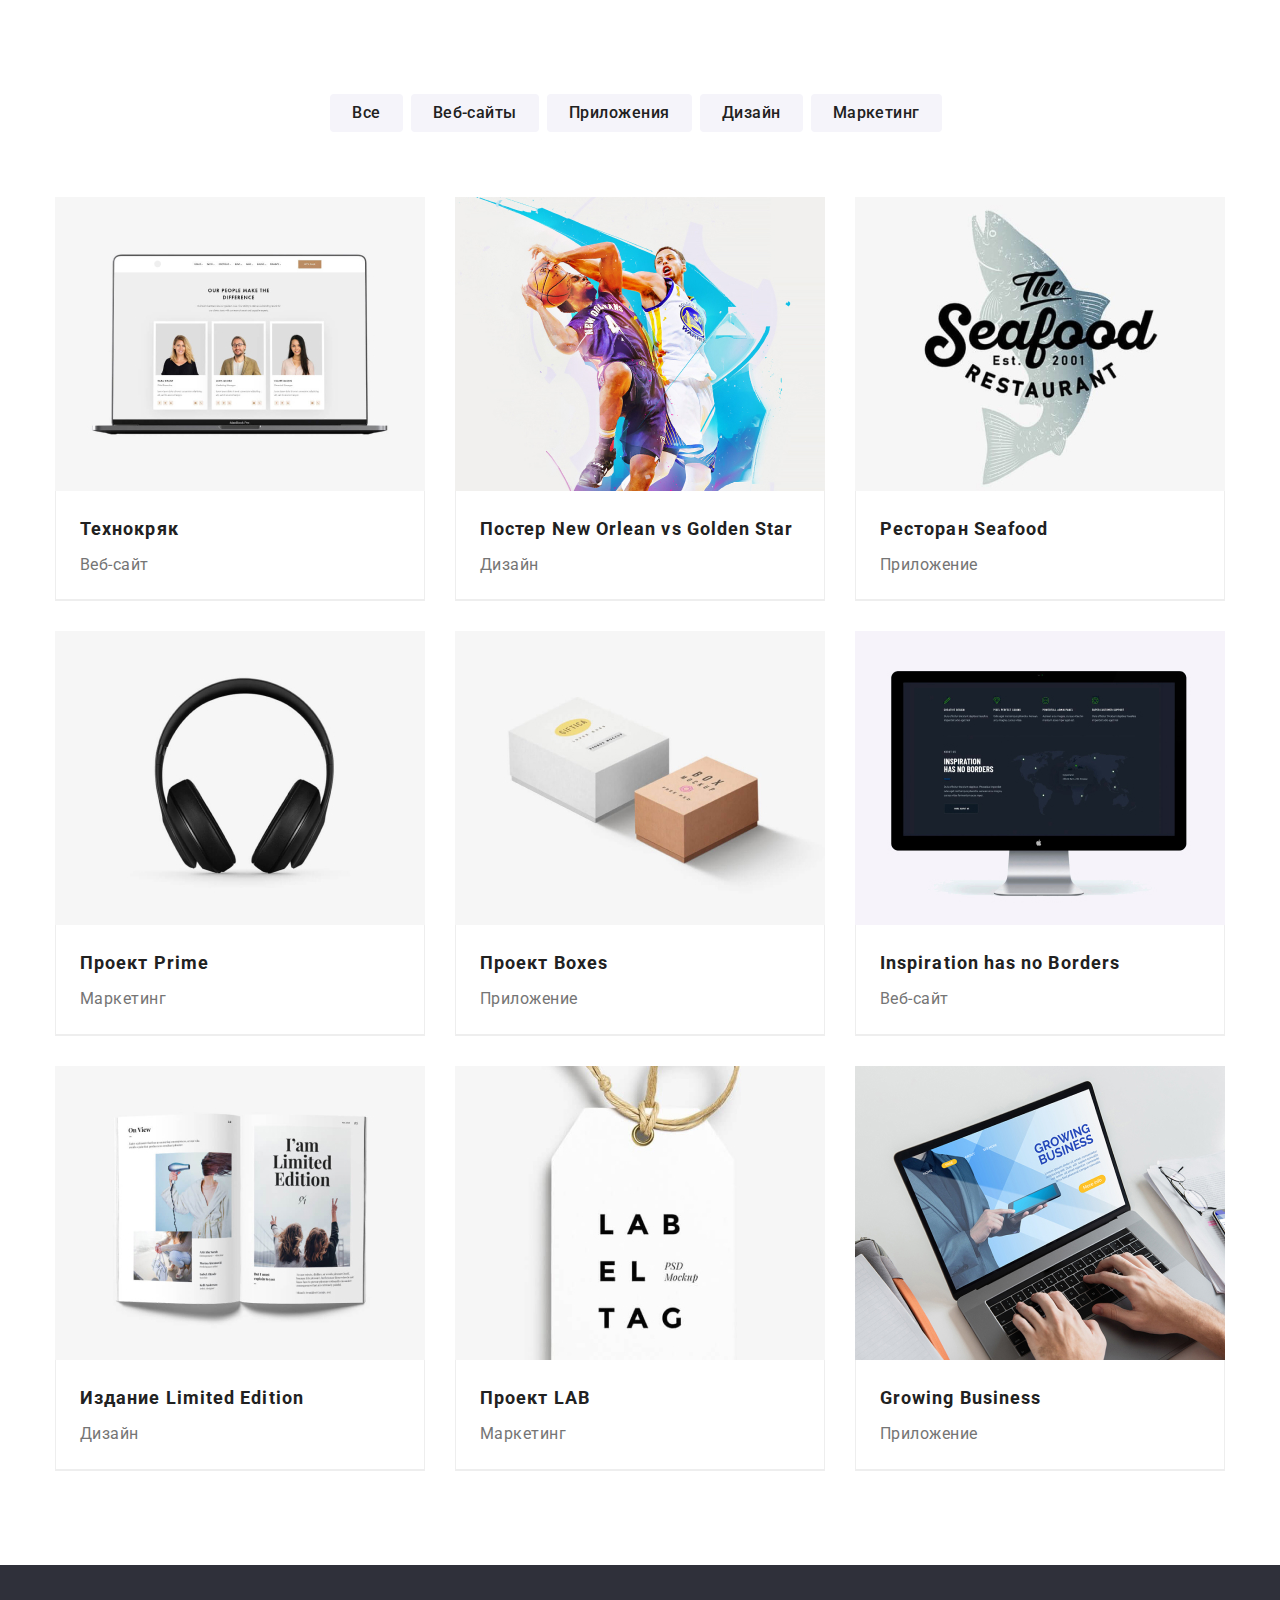
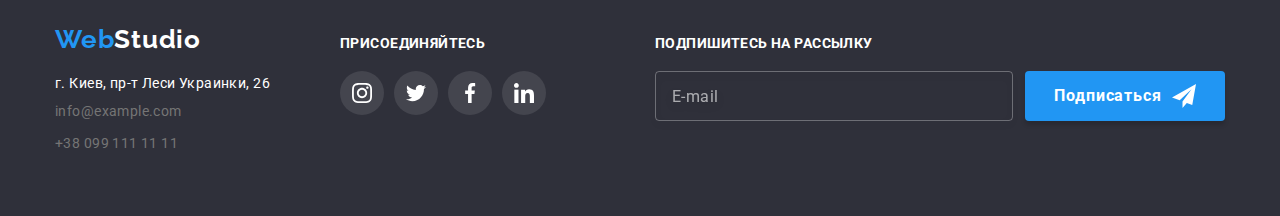
==== commit 13bfcbc8: "ДЗ.7.5" ====
--- a/portfolio.html
+++ b/portfolio.html
@@ -20,7 +20,7 @@
   </head>
   <body class="body">
     <!-- Шапка портфолио -->
-    <header class="header">
+    <!-- <header class="header">
       <div class="container">
         <nav class="title">
           <a href="./index.html" class="logo title__logo">
@@ -60,7 +60,7 @@
           </li>
         </ul>
       </div>
-    </header>
+    </header> -->
     <!-- Категории портфолио -->
     <main>
       <section class="section-category">
@@ -286,62 +286,64 @@
       </section>
     </main>
     <!-- Футер страницы -->
-    <!-- <footer class="footer">
+    <footer class="footer">
       <div class="container footers">
-        <div class="address">
-          <a href="./index.html" class="address__logo-nav">
-            <span class="address__logo-web">Web</span
-            ><span class="address__logo-studio">Studio</span>
-          </a>
-          <address class="address__address">
-            <ul class="address__list">
-              <li class="address__item">
-                <a href="" class="address__adds"
-                  >г. Киев, пр-т Леси Украинки, 26</a
-                >
-              </li>
-              <li class="address__item">
-                <a href="mailto:info@example.com" class="address__link-mail"
-                  >info@example.com</a
-                >
-              </li>
-              <li class="address__item">
-                <a href="+380991111111" class="address__link-tel"
-                  >+38 099 111 11 11</a
-                >
+        <div class="footer-class">
+          <div class="address">
+            <a href="./index.html" class="address__logo-nav">
+              <span class="address__logo-web">Web</span
+              ><span class="address__logo-studio">Studio</span>
+            </a>
+            <address class="address__address">
+              <ul class="address__list">
+                <li class="address__item">
+                  <a href="" class="address__adds"
+                    >г. Киев, пр-т Леси Украинки, 26</a
+                  >
+                </li>
+                <li class="address__item">
+                  <a href="mailto:info@example.com" class="address__link-mail"
+                    >info@example.com</a
+                  >
+                </li>
+                <li class="address__item">
+                  <a href="+380991111111" class="address__link-tel"
+                    >+38 099 111 11 11</a
+                  >
+                </li>
+              </ul>
+            </address>
+          </div>
+          <div class="address__soc-content">
+            <p class="address__text">присоединяйтесь</p>
+            <ul class="address__soc-list">
+              <li class="address__soc-item">
+                <a href="" class="address__soc-link link">
+                  <svg class="address__soc-icon" width="20" height="20">
+                    <use href="./image/icons.svg#icon-instagram"></use>
+                  </svg>
+                </a>
+              </li>
+              <li class="address__soc-item">
+                <a href="" class="address__soc-link link"
+                  ><svg class="address__soc-icon" width="20" height="20">
+                    <use href="./image/icons.svg#icon-twitter"></use></svg
+                ></a>
+              </li>
+              <li class="address__soc-item">
+                <a href="" class="address__soc-link link"
+                  ><svg class="address__soc-icon" width="20" height="20">
+                    <use href="./image/icons.svg#icon-facebook"></use></svg
+                ></a>
+              </li>
+              <li class="address__soc-item">
+                <a href="" class="address__soc-link link"
+                  ><svg class="address__soc-icon" width="20" height="20">
+                    <use href="./image/icons.svg#icon-linkedin"></use></svg
+                ></a>
               </li>
             </ul>
-          </address>
-        </div>
-        <div class="address__soc-content">
-          <p class="address__text">присоединяйтесь</p>
-          <ul class="address__soc-list">
-            <li class="address__soc-item">
-              <a href="" class="address__soc-link link">
-                <svg class="address__soc-icon" width="20" height="20">
-                  <use href="./image/icons.svg#icon-instagram"></use>
-                </svg>
-              </a>
-            </li>
-            <li class="address__soc-item">
-              <a href="" class="address__soc-link link"
-                ><svg class="address__soc-icon" width="20" height="20">
-                  <use href="./image/icons.svg#icon-twitter"></use></svg
-              ></a>
-            </li>
-            <li class="address__soc-item">
-              <a href="" class="address__soc-link link"
-                ><svg class="address__soc-icon" width="20" height="20">
-                  <use href="./image/icons.svg#icon-facebook"></use></svg
-              ></a>
-            </li>
-            <li class="address__soc-item">
-              <a href="" class="address__soc-link link"
-                ><svg class="address__soc-icon" width="20" height="20">
-                  <use href="./image/icons.svg#icon-linkedin"></use></svg
-              ></a>
-            </li>
-          </ul>
+          </div>
         </div>
         <div class="address__sub">
           <form class="address__subscription">
@@ -367,6 +369,89 @@
           </form>
         </div>
       </div>
+    </footer>
+
+    <!-- <footer class="footer">
+      <div class="container footers">
+        <div class="address">
+          <a href="./index.html" class="address__logo-nav">
+            <span class="address__logo-web">Web</span
+            ><span class="address__logo-studio">Studio</span>
+          </a>
+          <address class="address__address">
+            <ul class="address__list">
+              <li class="address__item">
+                <a href="" class="address__adds"
+                  >г. Киев, пр-т Леси Украинки, 26</a
+                >
+              </li>
+              <li class="address__item">
+                <a href="mailto:info@example.com" class="address__link-mail"
+                  >info@example.com</a
+                >
+              </li>
+              <li class="address__item">
+                <a href="+380991111111" class="address__link-tel"
+                  >+38 099 111 11 11</a
+                >
+              </li>
+            </ul>
+          </address>
+        </div>
+        <div class="address__soc-content">
+          <p class="address__text">присоединяйтесь</p>
+          <ul class="address__soc-list">
+            <li class="address__soc-item">
+              <a href="" class="address__soc-link link">
+                <svg class="address__soc-icon" width="20" height="20">
+                  <use href="./image/icons.svg#icon-instagram"></use>
+                </svg>
+              </a>
+            </li>
+            <li class="address__soc-item">
+              <a href="" class="address__soc-link link"
+                ><svg class="address__soc-icon" width="20" height="20">
+                  <use href="./image/icons.svg#icon-twitter"></use></svg
+              ></a>
+            </li>
+            <li class="address__soc-item">
+              <a href="" class="address__soc-link link"
+                ><svg class="address__soc-icon" width="20" height="20">
+                  <use href="./image/icons.svg#icon-facebook"></use></svg
+              ></a>
+            </li>
+            <li class="address__soc-item">
+              <a href="" class="address__soc-link link"
+                ><svg class="address__soc-icon" width="20" height="20">
+                  <use href="./image/icons.svg#icon-linkedin"></use></svg
+              ></a>
+            </li>
+          </ul>
+        </div>
+        <div class="address__sub">
+          <form class="address__subscription">
+            <label for="address-email" class="address__label"
+              >Подпишитесь на рассылку</label
+            >
+            <span class="address__span">
+              <input
+                type="email"
+                name="footer-user-email"
+                class="address__input"
+                required
+                id="address-email"
+                placeholder="E-mail"
+              />
+              <button type="submit" class="address__btn">
+                Подписаться
+                <svg class="address__icon-plane" width="24" height="24">
+                  <use href="./image/icons.svg#icon-icon-send"></use>
+                </svg>
+              </button>
+            </span>
+          </form>
+        </div>
+      </div>
     </footer> -->
   </body>
 </html>
--- a/css/main.min.css
+++ b/css/main.min.css
@@ -1 +1 @@
-:root{--brand-color: #212121}.address__soc-link,.clients-link,.command-list__soc-link,.menu-metier__top-text,.menu-cntnt__box-icon,.flex{display:flex;justify-content:center;align-items:center}p,h1,h2,h3,h4,h5,h6{margin:0}.body{font-family:"Roboto",sans-serif,Arial;color:#757575}ol,ul{margin:0;padding-left:0}li{list-style:none}a{text-decoration:none}.image{display:block;width:100%;max-width:100%;height:auto}.visually-hidden{position:absolute;white-space:nowrap;width:1px;height:1px;overflow:hidden;border:0;padding:0;clip-path:inset(50%);clip:rect(0 0 0 0);margin:-1px}.container{margin:0 auto;width:100%;padding-left:15px;padding-right:15px}@media screen and (min-width: 480px){.container{max-width:480px}}@media screen and (min-width: 768px){.container{max-width:768px}}@media screen and (min-width: 1200px){.container{max-width:1200px}}.header-line{border-bottom:1px solid #ececec;left:0px;top:0px}.header{background-color:#fff;border-bottom:1px solid #ececec;left:0px;top:0px;padding-top:24px;padding-bottom:25px}.title__logo{text-decoration:none;color:var(--brand-color);font-family:"Raleway";font-weight:700;font-size:26px;line-height:1.1;letter-spacing:.03em}.title__logo-web{color:#2196f3}.title__logo-studio{color:var(--brand-color)}.title{display:flex}.menu{display:flex;align-items:center;margin-left:93px}.menu__item{margin-left:50px}.header .container{display:flex;align-items:center}.menu__link{color:var(--brand-color);font-weight:500;font-size:14px;line-height:1.1;letter-spacing:.02em;text-decoration:none;padding:32px 0;position:relative;transition:color 250ms cubic-bezier(0.4, 0, 0.2, 1)}.menu__link:hover,.menu__link:focus{color:#2196f3}.menu .menu__link.current{color:#2196f3}.current::after{content:"";display:block;height:4px;background-color:#2196f3;border-radius:2px;width:100%;position:absolute;bottom:0}.connect__link-cnct{margin-left:auto}.connect{display:flex;align-items:center;margin-left:auto}.connect__item-connection:not(:last-child){margin-right:50px}.connect__link-mail{display:flex;align-items:center;color:#757575;font-weight:500;font-size:14px;line-height:1.1;letter-spacing:.02em;text-decoration:none;transition:color 250ms cubic-bezier(0.4, 0, 0.2, 1)}.connect__link-mail:hover,.connect__link-mail:focus{color:#2196f3}.connect__icon{transition:fill 250ms cubic-bezier(0.4, 0, 0.2, 1)}.connect__link-mail:hover .connect__icon,.connect__link-mail:focus .connect__icon{fill:#2196f3}.connect__link-tel{display:flex;align-items:center;margin:0;color:#757575;font-weight:500;font-size:14px;line-height:1.1;letter-spacing:.02em;text-decoration:none;transition:color 250ms cubic-bezier(0.4, 0, 0.2, 1)}.connect__link-tel:hover,.connect__link-tel:focus{color:#2196f3}.connect__icon{fill:#757575;margin-right:10px}.connect__link-tel:hover .connect__icon,.connect__link-tel:focus .connect__icon{fill:#2196f3}.hero-btn{color:#fff;background-color:#2196f3;min-width:200px;font-weight:700;font-size:16px;line-height:1.8;letter-spacing:.06em;cursor:pointer;display:flex;font-family:inherit;padding:10px 32px;border:1px rgba(0,0,0,0);border-radius:4px;transition:background-color 250ms cubic-bezier(0.4, 0, 0.2, 1)}.hero-btn:hover,.hero-btn:focus{background-color:#188ce8}.flex{flex-direction:column}.hero{background-color:#2f303a;padding:118px 0;background-image:linear-gradient(rgba(47, 48, 58, 0.4), rgba(47, 48, 58, 0.4)),url(../image/hero.jpg);background-repeat:no-repeat;background-position:center;max-width:1600px;margin:0 auto}.hero-caption{color:#fff;font-weight:900;font-size:24px;line-height:1.7;letter-spacing:.06em;text-align:center;text-transform:uppercase;width:360px;margin-bottom:30px}@media screen and (min-width: 768px){.hero-caption{font-weight:900;font-size:26px;line-height:1.6;letter-spacing:.06em}}.content{padding-top:60px;padding-bottom:60px}@media screen and (min-width: 1200px){.content{padding-top:94px;padding-bottom:94px}}@media screen and (min-width: 768px){.menu-cntnt__item{width:calc((100% - 90px)/2)}}.menu-cntnt{display:flex;flex-wrap:wrap;justify-content:center;gap:30px}@media screen and (min-width: 1200px){.menu-cntnt{flex-wrap:nowrap;justify-content:space-between}}.menu-cntnt__box-icon{background-color:#f5f4fa;margin-bottom:30px;border-radius:4px;height:120px}.menu-cntnt__caption{color:var(--brand-color);font-weight:700;font-size:14px;line-height:1;letter-spacing:.03em;text-transform:uppercase;margin-bottom:10px;text-align:center}@media screen and (min-width: 768px){.menu-cntnt__caption{text-align:start}}.menu-cntnt__text{font-weight:400;font-size:14px;line-height:1.7;letter-spacing:.03em;width:100%}@media screen and (max-width: 1199px){.emplom-hidden{display:none}}.employment{padding-bottom:94px}.menu-metier{display:flex;flex-wrap:wrap;gap:30px}.menu-metier__item{position:relative;width:calc((100% - 60px)/3)}.employment-caption{color:var(--brand-color);font-weight:700;font-size:36px;line-height:1.1;letter-spacing:.03em;text-align:center;margin-bottom:50px}.menu-metier__top-text{position:absolute;bottom:0;font-weight:700;font-size:14px;line-height:1.1;letter-spacing:.03em;text-transform:uppercase;color:#fff;background:rgba(47,48,58,.8);width:100%;height:70px}.container{padding-top:0;padding-bottom:0}.team{padding-top:60px;padding-bottom:60px;background-color:#f5f4fa}@media screen and (min-width: 1200px){.team{padding-top:94px;padding-bottom:94px}}.team-caption{color:var(--brand-color);font-weight:700;font-size:36px;line-height:1.1;letter-spacing:.03em;text-align:center;margin-bottom:30px}.command-list{display:flex;flex-wrap:wrap;justify-content:center;gap:30px}@media screen and (min-width: 1200px){.command-list{flex-wrap:nowrap;justify-content:space-between}}.command-list__item{text-align:center;box-shadow:0px 1px 3px rgba(0,0,0,.12),0px 1px 1px rgba(0,0,0,.14),0px 2px 1px rgba(0,0,0,.2);border-radius:0px 0px 4px 4px;background-color:#fff}@media screen and (min-width: 768px){.command-list__item{width:calc((100% - 90px)/2)}}.command-list__name{color:var(--brand-color);font-weight:500;font-size:16px;line-height:1.1;letter-spacing:.03em;margin-top:30px;margin-bottom:11px}.command-list__text{font-weight:400;font-size:16px;line-height:1.1;letter-spacing:.03em;margin-bottom:16px}.command-list__soc-list{display:flex;justify-content:center;padding-bottom:30px}.command-list__soc-item{width:44px;height:44px;margin-left:10px}.command-list__soc-item:first-child{margin-left:0}.command-list__soc-link{width:100%;height:100%;border-radius:50px;transition:background-color 250ms cubic-bezier(0.4, 0, 0.2, 1)}.command-list__soc-link:hover,.command-list__soc-link:focus{background-color:#2196f3}.command-list__soc-icon{fill:#afb1b8;transition:fill 250ms cubic-bezier(0.4, 0, 0.2, 1)}.command-list__soc-link:hover .command-list__soc-icon,.command-list__soc-link:focus .command-list__soc-icon{fill:#fff}.clients{padding-top:60px;padding-bottom:60px}@media screen and (min-width: 1200px){.clients{padding-top:94px;padding-bottom:94px}}.clients-title{text-align:center;font-size:28px;letter-spacing:.03em;color:var(--brand-color);margin-bottom:30px;line-height:1.1}.clients-list{display:flex;justify-content:center;flex-wrap:wrap;gap:30px}@media screen and (min-width: 1200px){.clients-list{flex-wrap:nowrap;justify-content:space-between}}.clients-item{height:92px}@media screen and (min-width: 480px){.clients-item{width:calc((100% - 30px)/2)}}@media screen and (min-width: 768px){.clients-item{width:calc((100% - 180px)/3)}}.clients-link{width:100%;height:100%;border-radius:4px;border:1px solid #afb1b8;transition:border-color 250ms cubic-bezier(0.4, 0, 0.2, 1)}.clients-link:hover,.clients-link:focus{border-color:#2196f3}.clients-icon{fill:#afb1b8;transition:fill 250ms cubic-bezier(0.4, 0, 0.2, 1)}.clients-link:hover .clients-icon,.clients-link:focus .clients-icon{fill:#2196f3}.footers{display:flex;flex-direction:column;justify-content:center}.address__logo-nav{text-decoration:none;color:var(--brand-color);font-family:"Raleway";font-weight:700;font-size:24px;line-height:1.1;letter-spacing:.03em;margin-bottom:20px;display:block;text-align:center}@media screen and (min-width: 1200px){.address__logo-nav{font-weight:700;font-size:26px;line-height:1.1;letter-spacing:.03em}}.address__address{display:flex;width:100%;justify-content:center;text-align:center}.footer{background-color:#2f303a;padding:60px 0 60px 0}.address__logo-web{color:#2196f3}.address__logo-studio{color:#fff}.address__item:not(:last-child){margin-bottom:8px}.address__adds{color:#fff;font-weight:400;font-size:14px;line-height:1.1;letter-spacing:.03em;font-style:normal;text-decoration:none;transition:color 250ms cubic-bezier(0.4, 0, 0.2, 1)}.address__adds:hover,.address__adds:focus{color:#2196f3}.address__link-mail{color:#757575;font-weight:400;font-size:14px;line-height:1.7;letter-spacing:.03em;font-style:normal;text-decoration:none;transition:color 250ms cubic-bezier(0.4, 0, 0.2, 1)}.address__link-mail:hover,.address__link-mail:focus{color:#2196f3}.address__link-tel{color:#757575;font-weight:400;font-size:14px;line-height:1.7;letter-spacing:.03em;font-style:normal;text-decoration:none;transition:color 250ms cubic-bezier(0.4, 0, 0.2, 1)}.address__link-tel:hover,.address__link-tel:focus{color:#2196f3}.address__soc-list{display:flex;flex-wrap:wrap;gap:10px;justify-content:center;margin-bottom:60px}.address__text{font-weight:700;font-size:14px;line-height:1.1;letter-spacing:.03em;text-transform:uppercase;color:#fff;margin-top:60px;margin-bottom:20px;text-align:center}.address__soc-link{border-radius:50px;background:rgba(255,255,255,.1);fill:#fff;width:44px;height:44px;transition:background-color 250ms cubic-bezier(0.4, 0, 0.2, 1)}.address__soc-link:hover,.address__soc-link:focus{background-color:#2196f3}.address__subscription{display:flex;flex-direction:column;align-items:center}.address__sub{margin-left:auto}.address__span{width:100%}.address__label{display:block;top:0;left:0;font-weight:700;font-size:14px;line-height:1.1;letter-spacing:.03em;text-transform:uppercase;color:#fff;margin-bottom:20px;text-align:center}.address__input{width:100%;height:50px;background-color:rgba(0,0,0,0);outline:none;border:1px solid rgba(255,255,255,.3);filter:drop-shadow(0px 4px 4px rgba(0, 0, 0, 0.15));border-radius:4px;padding:15px 0 15px 16px;color:#fff;margin-bottom:20px}@media screen and (min-width: 480px){.address__input{width:100%}}.address__input:focus{border:1px solid #2196f3;filter:drop-shadow(0px 4px 4px rgba(0, 0, 0, 0.15));transition:border 250ms cubic-bezier(0.4, 0, 0.2, 1)}.address__input::placeholder{font-weight:400;font-size:16px;line-height:1.2;letter-spacing:.03em;color:rgba(255,255,255,.6)}.address__btn{width:200px;height:50px;background:#2196f3;box-shadow:0px 4px 4px rgba(0,0,0,.15);border-radius:4px;border:none;font-weight:700;font-size:16px;line-height:1.8;letter-spacing:.06em;color:#fff;padding:0;cursor:pointer}.address__icon-plane{margin-left:10px}.categories{display:flex;flex-wrap:wrap;padding-top:60px;padding-bottom:40px}@media screen and (min-width: 768px){.categories{justify-content:center}}.categories__item{margin-right:8px;margin-bottom:15px}.categories__btn{display:flex;padding:6px 22px 6px 22px;color:var(--brand-color);background-color:#f5f4fa;cursor:pointer;font-weight:500;font-size:16px;line-height:1.6;letter-spacing:.03em;font-family:inherit;border-radius:4px;border:1px rgba(0,0,0,0);transition:color 250ms cubic-bezier(0.4, 0, 0.2, 1),background-color 250ms cubic-bezier(0.4, 0, 0.2, 1),box-shadow 250ms cubic-bezier(0.4, 0, 0.2, 1)}.categories__btn:hover,.categories__btn:focus{color:#fff;background-color:#2196f3;box-shadow:0px 3px 1px rgba(0,0,0,.1),0px 1px 2px rgba(0,0,0,.08),0px 2px 2px rgba(0,0,0,.12)}.scroll{display:flex;flex-wrap:wrap;gap:30px}.scroll-item{border-bottom:#eee solid 1px}@media screen and (min-width: 768px){.scroll-item{width:calc((100% - 60px)/2)}}@media screen and (min-width: 1200px){.scroll-item{width:calc((100% - 60px)/3)}}.scroll-link{display:block;position:relative;transition:background-color 250ms cubic-bezier(0.4, 0, 0.2, 1),box-shadow 250ms cubic-bezier(0.4, 0, 0.2, 1)}.scroll-link:hover,.scroll-link:focus{background-color:#fff;box-shadow:0px 1px 1px rgba(0,0,0,.12),0px 4px 4px rgba(0,0,0,.06),1px 4px 6px rgba(0,0,0,.16)}.scroll-link:hover .category-top-text{transform:translateY(0)}.scroll-caption{color:var(--brand-color);font-weight:700;font-size:18px;line-height:2;letter-spacing:.06em;text-decoration:none;margin-bottom:4px}.scroll-text{font-weight:400;font-size:16px;line-height:1.8;letter-spacing:.03em;text-decoration:none;color:#757575}.text{padding:20px 24px;border-bottom:1px solid #eee;border-left:#eee solid 1px;border-right:#eee solid 1px}@media(min-width: 768px)and (max-width: 1199px){.first{padding-bottom:36px}}.img-top-text{position:relative;overflow:hidden;pointer-events:none}.category-top-text{position:absolute;top:0;left:0;width:100%;height:100%;padding:63px 24px;transform:translateY(101%);transition:transform 250ms cubic-bezier(0.4, 0, 0.2, 1);font-weight:400;font-size:18px;line-height:1.5;letter-spacing:.03em;color:#fff;background:rgba(33,150,243,.9)}.backdrop{position:fixed;top:0;left:0;width:100%;height:100%;background:rgba(0,0,0,.2);transition:opacity 250ms linear,visibility 250ms linear}.backdrop.is-hidden{opacity:0;pointer-events:none}.backdrop.is-hidden .modal{transform:translate(-50%, -50%) scale(0)}.modal{position:absolute;width:528px;height:581px;top:50%;left:50%;transform:translate(-50%, -50%) scale(1);background:#fff;box-shadow:0px 1px 3px rgba(0,0,0,.12),0px 1px 1px rgba(0,0,0,.14),0px 2px 1px rgba(0,0,0,.2);border-radius:4px;transition:transform 250ms linear;padding:40px}.close{position:absolute;top:8px;right:8px;display:flex;justify-content:center;text-align:center;padding:6px;border-radius:50%;border:1px solid rgba(0,0,0,.1);background:#fff;cursor:pointer;transition:fill 250ms cubic-bezier(0.4, 0, 0.2, 1)}.close:hover,.close:focus{fill:#2196f3}.modal-title{font-size:20px;line-height:1.15;text-align:center;letter-spacing:.03em;color:#212121;font-weight:700;margin-bottom:12px}.modal-input{width:100%;height:40px;border:1px solid rgba(33,33,33,.2);border-radius:4px;background-color:rgba(0,0,0,0);outline:none;padding:12px 0 12px 42px;transition:border-color 250ms cubic-bezier(0.4, 0, 0.2, 1)}.modal-input:focus{border-color:#2196f3}.modal-input:focus+.input-icon{fill:#2196f3}.modal-field{margin-bottom:10px}.modal-field:nth-child(5){margin-bottom:20px}.input-icon{position:absolute;top:50%;left:12px;transform:translateY(-50%);transition:fill 250ms cubic-bezier(0.4, 0, 0.2, 1)}.modal-label{display:block;font-weight:400;font-size:12px;line-height:1.1666666667;letter-spacing:.01em;margin-bottom:4px}.modal-label-comment{display:block;font-weight:400;font-size:12px;line-height:1.1666666667;letter-spacing:.01em;margin-bottom:4px}.input-block{position:relative}.modal-area{display:block;width:100%;height:120px;resize:none;border:1px solid rgba(33,33,33,.2);border-radius:4px;outline:none;padding:12px 16px;transition:border-color 250ms cubic-bezier(0.4, 0, 0.2, 1)}.modal-area:focus{border-color:#2196f3}::placeholder{font-weight:400;font-size:12px;line-height:1.1666666667;letter-spacing:.01em;color:rgba(117,117,117,.5)}.send-btn{display:block;margin:0 auto;width:200px;height:50px;font-weight:700;font-size:16px;line-height:1.875;letter-spacing:.06em;color:#fff;border:rgba(0,0,0,0);background-color:#188ce8;box-shadow:0px 4px 4px rgba(0,0,0,.15);border-radius:4px;cursor:pointer}.check-text{display:block;font-weight:400;font-size:14px;line-height:1.7142857143;letter-spacing:.03em;color:#757575;justify-content:center;display:flex;align-items:center}.check-text a{text-decoration-line:underline;color:#2196f3}.check-text span{display:flex;justify-content:center;align-items:center;width:16px;height:15px;border:1px solid #212121;margin-right:7px;border-radius:2px}.icon-check{fill:rgba(0,0,0,0)}.input-check:checked+.check-text span{background-color:#2196f3;border:none}.input-check:checked+.check-text .icon-check{fill:#fff}.modal-check-box{margin-bottom:30px}/*# sourceMappingURL=main.min.css.map */+:root{--brand-color: #212121}.address__btn,.address__input::placeholder,.address__soc-link,.clients-link,.command-list__soc-link,.menu-metier__top-text,.menu-cntnt__box-icon,.flex{display:flex;justify-content:center;align-items:center}p,h1,h2,h3,h4,h5,h6{margin:0}.body{font-family:"Roboto",sans-serif,Arial;color:#757575}ol,ul{margin:0;padding-left:0}li{list-style:none}a{text-decoration:none}.image{display:block;width:100%;max-width:100%;height:auto}.visually-hidden{position:absolute;white-space:nowrap;width:1px;height:1px;overflow:hidden;border:0;padding:0;clip-path:inset(50%);clip:rect(0 0 0 0);margin:-1px}.container{margin:0 auto;width:100%;padding-left:15px;padding-right:15px}@media screen and (min-width: 480px){.container{max-width:480px}}@media screen and (min-width: 768px){.container{max-width:768px}}@media screen and (min-width: 1200px){.container{max-width:1200px}}.header-line{border-bottom:1px solid #ececec;left:0px;top:0px}.header{background-color:#fff;border-bottom:1px solid #ececec;left:0px;top:0px}.title__logo{text-decoration:none;color:var(--brand-color);font-family:"Raleway";font-weight:700;font-size:24px;line-height:1.2;letter-spacing:.03em;padding-top:16px;padding-bottom:16px}@media screen and (min-width: 1200px){.title__logo{font-weight:700;font-size:26px;line-height:1.1;letter-spacing:.03em}}.title__logo-web{color:#2196f3}.title__logo-studio{color:var(--brand-color)}.title{display:flex}.menu{display:none}@media screen and (min-width: 768px){.menu{display:flex;margin-left:88px;align-items:center}}@media screen and (min-width: 1200px){.menu{display:flex;align-items:center;margin-left:93px}}@media screen and (min-width: 768px){.menu__item{margin-right:50px}}@media screen and (min-width: 768px){.header .container{justify-content:space-between}}@media screen and (min-width: 1200px){.header .container{display:flex;align-items:center}}.menu__link{color:var(--brand-color);font-weight:500;font-size:14px;line-height:1.1;letter-spacing:.02em;text-decoration:none;padding:32px 0;position:relative;transition:color 250ms cubic-bezier(0.4, 0, 0.2, 1)}.menu__link:hover,.menu__link:focus{color:#2196f3}.current::after{content:"";display:block;height:4px;background-color:#2196f3;border-radius:2px;width:100%;position:absolute;bottom:0}.menu .menu__link.current{color:#2196f3}.connect__link-cnct{display:none;margin-left:auto}.connect{display:none;align-items:center;margin-left:auto}@media screen and (min-width: 768px){.connect{margin-left:0}}.connect__link-mail{display:flex;align-items:center;color:#757575;font-weight:500;font-size:14px;line-height:1.1;letter-spacing:.02em;text-decoration:none;transition:color 250ms cubic-bezier(0.4, 0, 0.2, 1)}.connect__link-mail:hover,.connect__link-mail:focus{color:#2196f3}@media screen and (min-width: 768px){.connect__link-mail{margin-right:15px}}.connect__icon{transition:fill 250ms cubic-bezier(0.4, 0, 0.2, 1)}.connect__link-mail:hover .connect__icon,.connect__link-mail:focus .connect__icon{fill:#2196f3}.connect__link-tel{display:flex;align-items:center;margin:0;color:#757575;font-weight:500;font-size:14px;line-height:1.1;letter-spacing:.02em;text-decoration:none;transition:color 250ms cubic-bezier(0.4, 0, 0.2, 1)}.connect__link-tel:hover,.connect__link-tel:focus{color:#2196f3}@media screen and (min-width: 768px){.connect__link-tel{margin-right:30px}}.connect__icon{fill:#757575;margin-right:10px}.connect__link-tel:hover .connect__icon,.connect__link-tel:focus .connect__icon{fill:#2196f3}.menu-open-btn{background-color:rgba(0,0,0,0);border:none;display:inline-flex;margin-left:auto;padding:0;cursor:pointer}.menu-open-btn:hover,.menu-open-btn:focus{fill:#2196f3}.mobile-menu{position:fixed;z-index:2;background-color:#fff;top:0;left:0;width:100vw;height:100vh;padding-top:48px;padding-bottom:48px;padding-left:40px;display:flex;flex-direction:column;justify-content:space-between;overflow:auto}.menu-close-btn{position:absolute;top:0;right:0;padding-top:10px;padding-right:15px;background-color:rgba(0,0,0,0);border:none;cursor:pointer}.mob-menu__link{font-weight:500;font-size:40px;line-height:1.2;letter-spacing:.02em;color:var(--brand-color)}.mob-menu .mob-menu__link.mob-current{color:#2196f3}.mob-menu__item:not(:last-child){margin-bottom:32px}.mob-menu-social__list{display:flex}.mob-menu-social__link{color:#2196f3;border-right:1px solid rgba(33,33,33,.2);transform:rotate(90deg);margin-right:10px;padding-right:10px}.menu__linked{border:none}.mob-menu__item-connect:not(:last-child){padding-bottom:32px}.mob-menu__link-tel{font-weight:500;font-size:34px;line-height:1.2;letter-spacing:.02em;color:#757575}.mob-menu__link-tel:hover,.mob-menu__link-tel:focus{color:#2196f3}.mob-menu__link-mail{font-weight:500;font-size:24px;line-height:1.1;letter-spacing:.02em;color:#757575}.mob-menu__link-mail:hover,.mob-menu__link-mail:focus{color:#2196f3}.hero-btn{color:#fff;background-color:#2196f3;min-width:200px;font-weight:700;font-size:16px;line-height:1.8;letter-spacing:.06em;cursor:pointer;display:flex;font-family:inherit;padding:10px 32px;border:1px rgba(0,0,0,0);border-radius:4px;transition:background-color 250ms cubic-bezier(0.4, 0, 0.2, 1)}.hero-btn:hover,.hero-btn:focus{background-color:#188ce8}.flex{flex-direction:column}.hero{background-color:#2f303a;padding:200px 0;background-image:linear-gradient(rgba(47, 48, 58, 0.4), rgba(47, 48, 58, 0.4)),url(../image/hero.jpg);background-repeat:no-repeat;background-position:center;max-width:1600px;margin:0 auto}.hero-caption{color:#fff;font-weight:900;font-size:24px;line-height:1.7;letter-spacing:.06em;text-align:center;text-transform:uppercase;width:100%;margin-bottom:30px}@media screen and (min-width: 768px){.hero-caption{font-weight:900;font-size:26px;line-height:1.6;letter-spacing:.06em;width:360px}}@media screen and (min-width: 1200px){.hero-caption{margin-left:452px;margin-right:452px}}.content{padding-top:60px;padding-bottom:60px}@media screen and (min-width: 1200px){.content{padding-top:94px;padding-bottom:94px}}@media screen and (min-width: 768px){.menu-cntnt__item{width:calc((100% - 90px)/2)}}.menu-cntnt{display:flex;flex-wrap:wrap;justify-content:center;gap:30px}@media screen and (min-width: 1200px){.menu-cntnt{flex-wrap:nowrap;justify-content:space-between}}.menu-cntnt__box-icon{background-color:#f5f4fa;margin-bottom:30px;border-radius:4px;height:120px}.menu-cntnt__caption{color:var(--brand-color);font-weight:700;font-size:14px;line-height:1;letter-spacing:.03em;text-transform:uppercase;margin-bottom:10px;text-align:center}@media screen and (min-width: 768px){.menu-cntnt__caption{text-align:start}}.menu-cntnt__text{font-weight:400;font-size:14px;line-height:1.7;letter-spacing:.03em;width:100%}@media screen and (max-width: 1199px){.emplom-hidden{display:none}}.employment{padding-bottom:94px}.menu-metier{display:flex;flex-wrap:wrap;gap:30px}.menu-metier__item{position:relative;width:calc((100% - 60px)/3)}.employment-caption{color:var(--brand-color);font-weight:700;font-size:36px;line-height:1.1;letter-spacing:.03em;text-align:center;margin-bottom:50px}.menu-metier__top-text{position:absolute;bottom:0;font-weight:700;font-size:14px;line-height:1.1;letter-spacing:.03em;text-transform:uppercase;color:#fff;background:rgba(47,48,58,.8);width:100%;height:70px}.container{padding-top:0;padding-bottom:0}.team{padding-top:60px;padding-bottom:60px;background-color:#f5f4fa}@media screen and (min-width: 1200px){.team{padding-top:94px;padding-bottom:94px}}.team-caption{color:var(--brand-color);font-weight:700;font-size:36px;line-height:1.1;letter-spacing:.03em;text-align:center;margin-bottom:30px}.command-list{display:flex;flex-wrap:wrap;justify-content:center;gap:30px}@media screen and (min-width: 1200px){.command-list{flex-wrap:nowrap;justify-content:space-between}}.command-list__item{text-align:center;box-shadow:0px 1px 3px rgba(0,0,0,.12),0px 1px 1px rgba(0,0,0,.14),0px 2px 1px rgba(0,0,0,.2);border-radius:0px 0px 4px 4px;background-color:#fff}@media screen and (min-width: 768px){.command-list__item{width:calc((100% - 90px)/2)}}.command-list__name{color:var(--brand-color);font-weight:500;font-size:16px;line-height:1.1;letter-spacing:.03em;margin-top:30px;margin-bottom:11px}.command-list__text{font-weight:400;font-size:16px;line-height:1.1;letter-spacing:.03em;margin-bottom:16px}.command-list__soc-list{display:flex;justify-content:center;padding-bottom:30px}.command-list__soc-item{width:44px;height:44px;margin-left:10px}.command-list__soc-item:first-child{margin-left:0}.command-list__soc-link{width:100%;height:100%;border-radius:50px;transition:background-color 250ms cubic-bezier(0.4, 0, 0.2, 1)}.command-list__soc-link:hover,.command-list__soc-link:focus{background-color:#2196f3}.command-list__soc-icon{fill:#afb1b8;transition:fill 250ms cubic-bezier(0.4, 0, 0.2, 1)}.command-list__soc-link:hover .command-list__soc-icon,.command-list__soc-link:focus .command-list__soc-icon{fill:#fff}.clients{padding-top:60px;padding-bottom:60px}@media screen and (min-width: 1200px){.clients{padding-top:94px;padding-bottom:94px}}.clients-title{text-align:center;font-size:28px;letter-spacing:.03em;color:var(--brand-color);margin-bottom:30px;line-height:1.1}.clients-list{display:flex;justify-content:center;flex-wrap:wrap;gap:30px}@media screen and (min-width: 1200px){.clients-list{flex-wrap:nowrap;justify-content:space-between}}.clients-item{height:92px}@media screen and (min-width: 480px){.clients-item{width:calc((100% - 30px)/2)}}@media screen and (min-width: 768px){.clients-item{width:calc((100% - 120px)/3)}}.clients-link{width:100%;height:100%;border-radius:4px;border:1px solid #afb1b8;transition:border-color 250ms cubic-bezier(0.4, 0, 0.2, 1)}.clients-link:hover,.clients-link:focus{border-color:#2196f3}.clients-icon{fill:#afb1b8;transition:fill 250ms cubic-bezier(0.4, 0, 0.2, 1)}.clients-link:hover .clients-icon,.clients-link:focus .clients-icon{fill:#2196f3}@media screen and (max-width: 767px){.footers{display:flex;flex-direction:column;justify-content:center}}@media screen and (min-width: 1200px){.footers{display:flex;align-items:baseline;justify-content:space-between}}@media screen and (min-width: 768px){.footer-class{display:flex;justify-content:space-around;align-items:baseline;margin-bottom:60px}}@media screen and (min-width: 1200px){.footer-class{display:flex;align-items:baseline;margin-bottom:0}}.address__logo-nav{text-decoration:none;color:var(--brand-color);font-family:"Raleway";font-weight:700;font-size:24px;line-height:1.1;letter-spacing:.03em;margin-bottom:20px;display:block}@media screen and (max-width: 1199px){.address__logo-nav{text-align:center}}@media screen and (min-width: 1200px){.address__logo-nav{font-weight:700;font-size:26px;line-height:1.1;letter-spacing:.03em}}@media screen and (min-width: 1200px){.address{margin-right:70px}}.address__address{display:flex;width:100%;justify-content:center}@media screen and (max-width: 1199px){.address__address{text-align:center}}@media screen and (max-width: 768px){.address__address{margin-bottom:60px}}.footer{background-color:#2f303a;padding:60px 0 60px 0}.address__logo-web{color:#2196f3}.address__logo-studio{color:#fff}.address__item:not(:last-child){margin-bottom:8px}.address__adds{color:#fff;font-weight:400;font-size:14px;line-height:1.1;letter-spacing:.03em;font-style:normal;text-decoration:none;transition:color 250ms cubic-bezier(0.4, 0, 0.2, 1)}.address__adds:hover,.address__adds:focus{color:#2196f3}.address__link-mail{color:#757575;font-weight:400;font-size:14px;line-height:1.7;letter-spacing:.03em;font-style:normal;text-decoration:none;transition:color 250ms cubic-bezier(0.4, 0, 0.2, 1)}.address__link-mail:hover,.address__link-mail:focus{color:#2196f3}.address__link-tel{color:#757575;font-weight:400;font-size:14px;line-height:1.7;letter-spacing:.03em;font-style:normal;text-decoration:none;transition:color 250ms cubic-bezier(0.4, 0, 0.2, 1)}.address__link-tel:hover,.address__link-tel:focus{color:#2196f3}@media screen and (max-width: 768px){.address__soc-content{margin-bottom:60px}}.address__soc-list{display:flex;flex-wrap:wrap;gap:10px;justify-content:center}.address__text{font-weight:700;font-size:14px;line-height:1.1;letter-spacing:.03em;text-transform:uppercase;color:#fff;margin-bottom:20px}@media screen and (max-width: 1199px){.address__text{text-align:center}}.address__soc-link{border-radius:50px;background:rgba(255,255,255,.1);fill:#fff;width:44px;height:44px;transition:background-color 250ms cubic-bezier(0.4, 0, 0.2, 1)}.address__soc-link:hover,.address__soc-link:focus{background-color:#2196f3}@media screen and (min-width: 1200px){.address__sub{margin-left:93px}}@media screen and (max-width: 1199px){.address__span{display:flex;flex-direction:column;align-items:center}}@media screen and (min-width: 1200px){.address__span{display:flex}}.address__label{display:block;top:0;left:0;font-weight:700;font-size:14px;line-height:1.1;letter-spacing:.03em;text-transform:uppercase;color:#fff;margin-bottom:20px}@media screen and (max-width: 1199px){.address__label{text-align:center}}.address__input{width:100%;height:50px;background-color:rgba(0,0,0,0);outline:none;border:1px solid rgba(255,255,255,.3);filter:drop-shadow(0px 4px 4px rgba(0, 0, 0, 0.15));border-radius:4px;padding:15px 0 15px 16px;color:#fff}@media screen and (max-width: 1199px){.address__input{max-width:450px;margin-bottom:20px}}@media screen and (min-width: 1200px){.address__input{width:358px;margin-right:12px}}.address__input:focus{border:1px solid #2196f3;filter:drop-shadow(0px 4px 4px rgba(0, 0, 0, 0.15));transition:border 250ms cubic-bezier(0.4, 0, 0.2, 1)}.address__input::placeholder{font-weight:400;font-size:16px;line-height:1.2;letter-spacing:.03em;color:rgba(255,255,255,.6)}.address__btn{width:200px;height:50px;background:#2196f3;box-shadow:0px 4px 4px rgba(0,0,0,.15);border-radius:4px;border:none;font-weight:700;font-size:16px;line-height:1.8;letter-spacing:.06em;color:#fff;cursor:pointer}.address__icon-plane{margin-left:10px}.categories{display:flex;flex-wrap:wrap}@media screen and (max-width: 767px){.categories{padding-top:60px;padding-bottom:40px}}@media screen and (max-width: 1199px){.categories{padding-top:60px;padding-bottom:30px}}@media screen and (min-width: 1200px){.categories{padding-top:94px;padding-bottom:50px}}@media screen and (min-width: 768px){.categories{justify-content:center}}.categories__item{margin-right:8px;margin-bottom:15px}.categories__btn{display:flex;padding:6px 22px 6px 22px;color:var(--brand-color);background-color:#f5f4fa;cursor:pointer;font-weight:500;font-size:16px;line-height:1.6;letter-spacing:.03em;font-family:inherit;border-radius:4px;border:1px rgba(0,0,0,0);transition:color 250ms cubic-bezier(0.4, 0, 0.2, 1),background-color 250ms cubic-bezier(0.4, 0, 0.2, 1),box-shadow 250ms cubic-bezier(0.4, 0, 0.2, 1)}.categories__btn:hover,.categories__btn:focus{color:#fff;background-color:#2196f3;box-shadow:0px 3px 1px rgba(0,0,0,.1),0px 1px 2px rgba(0,0,0,.08),0px 2px 2px rgba(0,0,0,.12)}.scroll{display:flex;flex-wrap:wrap;gap:30px}@media screen and (min-width: 480px){.scroll{padding-bottom:60px}}@media screen and (min-width: 1200px){.scroll{padding-bottom:94px}}.scroll-item{border-bottom:#eee solid 1px}@media screen and (min-width: 768px){.scroll-item{width:calc((100% - 60px)/2)}}@media screen and (min-width: 1200px){.scroll-item{width:calc((100% - 60px)/3)}}.scroll-link{display:block;position:relative;transition:background-color 250ms cubic-bezier(0.4, 0, 0.2, 1),box-shadow 250ms cubic-bezier(0.4, 0, 0.2, 1)}.scroll-link:hover,.scroll-link:focus{background-color:#fff;box-shadow:0px 1px 1px rgba(0,0,0,.12),0px 4px 4px rgba(0,0,0,.06),1px 4px 6px rgba(0,0,0,.16)}.scroll-link:hover .category-top-text{transform:translateY(0)}.scroll-caption{color:var(--brand-color);font-weight:700;font-size:18px;line-height:2;letter-spacing:.06em;text-decoration:none;margin-bottom:4px}.scroll-text{font-weight:400;font-size:16px;line-height:1.8;letter-spacing:.03em;text-decoration:none;color:#757575}.text{padding:20px 24px;border-bottom:1px solid #eee;border-left:#eee solid 1px;border-right:#eee solid 1px}@media(min-width: 768px)and (max-width: 1199px){.first{padding-bottom:36px}}.img-top-text{position:relative;overflow:hidden;pointer-events:none}.category-top-text{position:absolute;top:0;left:0;width:100%;height:100%;padding:63px 24px;transform:translateY(101%);transition:transform 250ms cubic-bezier(0.4, 0, 0.2, 1);font-weight:400;font-size:18px;line-height:1.5;letter-spacing:.03em;color:#fff;background:rgba(33,150,243,.9)}.backdrop{position:fixed;top:0;left:0;width:100%;height:100%;background:rgba(0,0,0,.2);transition:opacity 250ms linear,visibility 250ms linear}.backdrop.is-hidden{opacity:0;pointer-events:none}.backdrop.is-hidden .modal{transform:translate(-50%, -50%) scale(0)}.modal{position:absolute;width:528px;height:581px;top:50%;left:50%;transform:translate(-50%, -50%) scale(1);background:#fff;box-shadow:0px 1px 3px rgba(0,0,0,.12),0px 1px 1px rgba(0,0,0,.14),0px 2px 1px rgba(0,0,0,.2);border-radius:4px;transition:transform 250ms linear;padding:40px}.close{position:absolute;top:8px;right:8px;display:flex;justify-content:center;text-align:center;padding:6px;border-radius:50%;border:1px solid rgba(0,0,0,.1);background:#fff;cursor:pointer;transition:fill 250ms cubic-bezier(0.4, 0, 0.2, 1)}.close:hover,.close:focus{fill:#2196f3}.modal-title{font-size:20px;line-height:1.15;text-align:center;letter-spacing:.03em;color:#212121;font-weight:700;margin-bottom:12px}.modal-input{width:100%;height:40px;border:1px solid rgba(33,33,33,.2);border-radius:4px;background-color:rgba(0,0,0,0);outline:none;padding:12px 0 12px 42px;transition:border-color 250ms cubic-bezier(0.4, 0, 0.2, 1)}.modal-input:focus{border-color:#2196f3}.modal-input:focus+.input-icon{fill:#2196f3}.modal-field{margin-bottom:10px}.modal-field:nth-child(5){margin-bottom:20px}.input-icon{position:absolute;top:50%;left:12px;transform:translateY(-50%);transition:fill 250ms cubic-bezier(0.4, 0, 0.2, 1)}.modal-label{display:block;font-weight:400;font-size:12px;line-height:1.1666666667;letter-spacing:.01em;margin-bottom:4px}.modal-label-comment{display:block;font-weight:400;font-size:12px;line-height:1.1666666667;letter-spacing:.01em;margin-bottom:4px}.input-block{position:relative}.modal-area{display:block;width:100%;height:120px;resize:none;border:1px solid rgba(33,33,33,.2);border-radius:4px;outline:none;padding:12px 16px;transition:border-color 250ms cubic-bezier(0.4, 0, 0.2, 1)}.modal-area:focus{border-color:#2196f3}::placeholder{font-weight:400;font-size:12px;line-height:1.1666666667;letter-spacing:.01em;color:rgba(117,117,117,.5)}.send-btn{display:block;margin:0 auto;width:200px;height:50px;font-weight:700;font-size:16px;line-height:1.875;letter-spacing:.06em;color:#fff;border:rgba(0,0,0,0);background-color:#188ce8;box-shadow:0px 4px 4px rgba(0,0,0,.15);border-radius:4px;cursor:pointer}.check-text{display:block;font-weight:400;font-size:14px;line-height:1.7142857143;letter-spacing:.03em;color:#757575;justify-content:center;display:flex;align-items:center}.check-text a{text-decoration-line:underline;color:#2196f3}.check-text span{display:flex;justify-content:center;align-items:center;width:16px;height:15px;border:1px solid #212121;margin-right:7px;border-radius:2px}.icon-check{fill:rgba(0,0,0,0)}.input-check:checked+.check-text span{background-color:#2196f3;border:none}.input-check:checked+.check-text .icon-check{fill:#fff}.modal-check-box{margin-bottom:30px}/*# sourceMappingURL=main.min.css.map */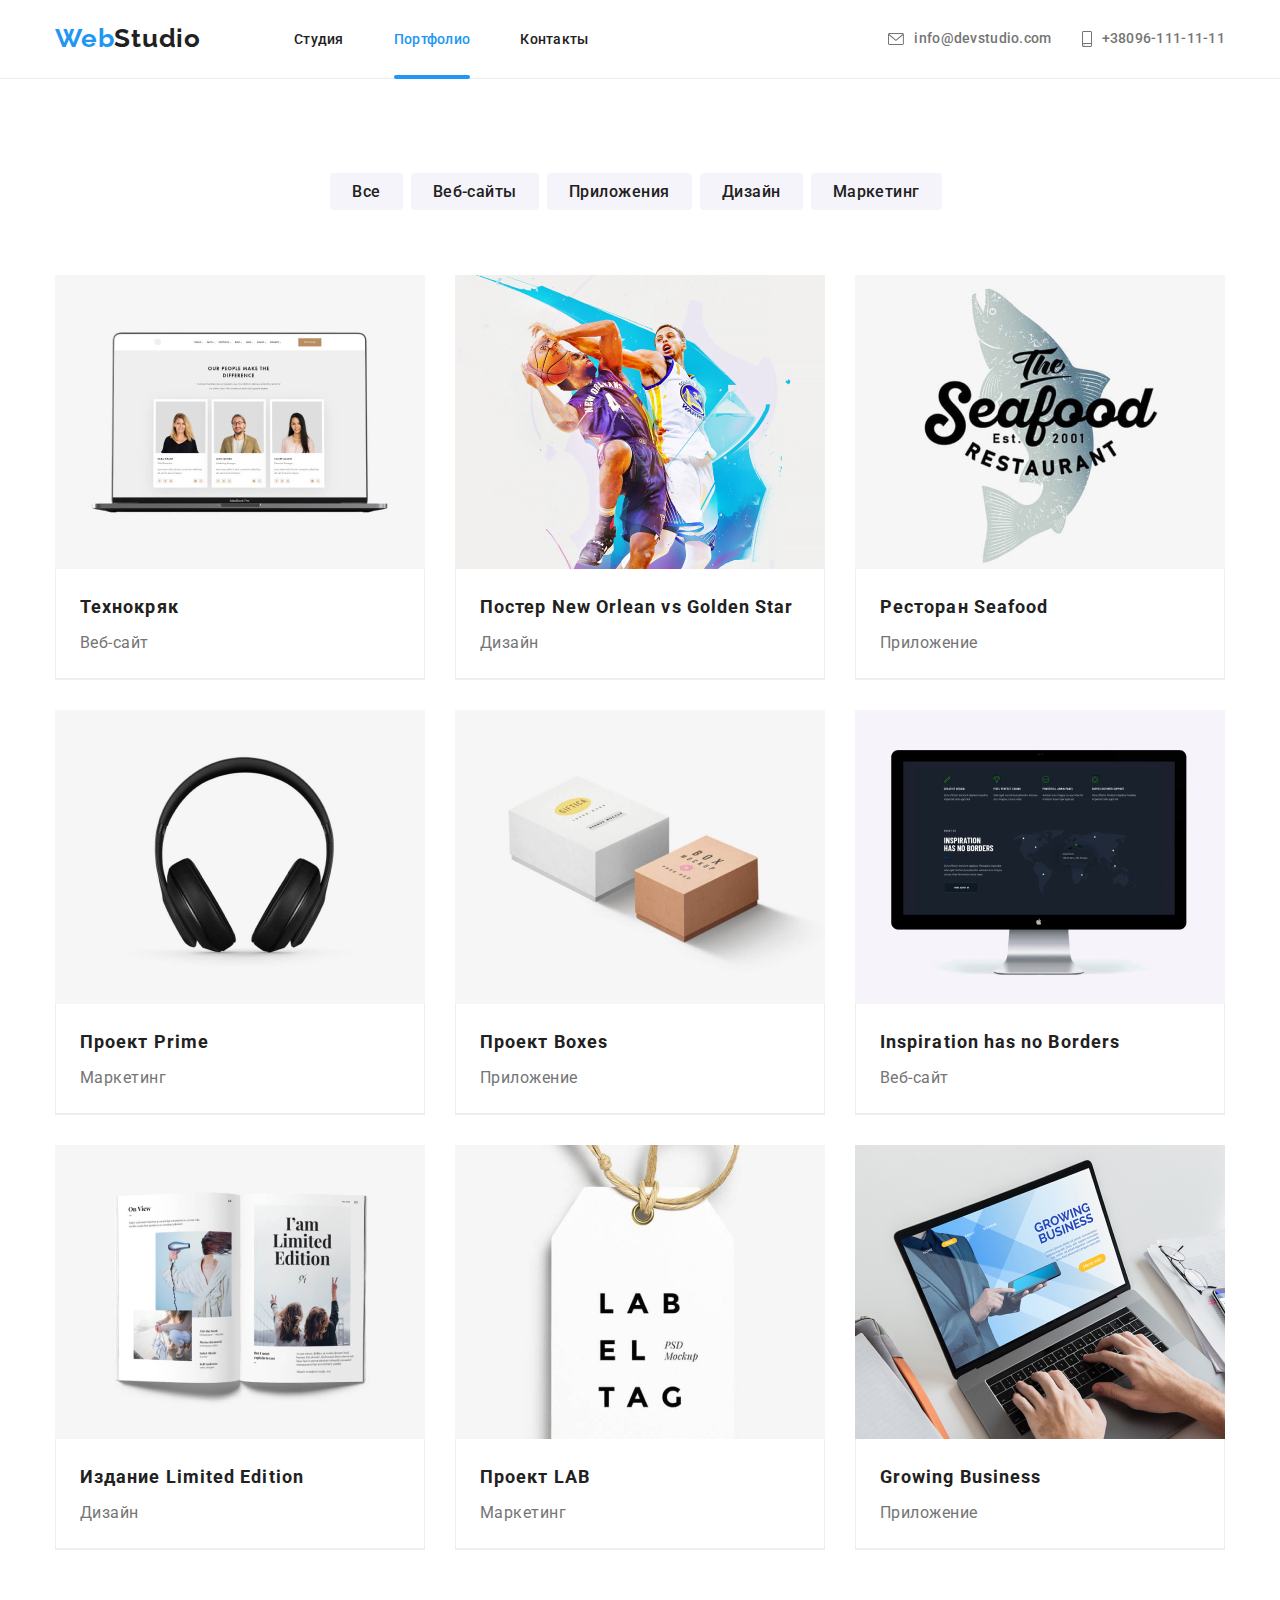
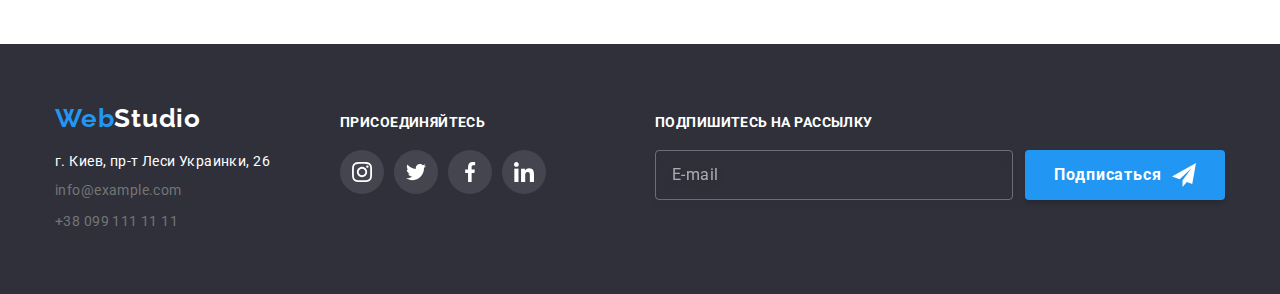
==== commit 98a04986: "ДЗ.8.2" ====
--- a/portfolio.html
+++ b/portfolio.html
@@ -20,7 +20,7 @@
   </head>
   <body class="body">
     <!-- Шапка портфолио -->
-    <!-- <header class="header">
+    <header class="header">
       <div class="container">
         <nav class="title">
           <a href="./index.html" class="logo title__logo">
@@ -60,7 +60,7 @@
           </li>
         </ul>
       </div>
-    </header> -->
+    </header>
     <!-- Категории портфолио -->
     <main>
       <section class="section-category">
--- a/css/main.min.css
+++ b/css/main.min.css
@@ -1 +1 @@
-:root{--brand-color: #212121}.address__btn,.address__input::placeholder,.address__soc-link,.clients-link,.command-list__soc-link,.menu-metier__top-text,.menu-cntnt__box-icon,.flex{display:flex;justify-content:center;align-items:center}p,h1,h2,h3,h4,h5,h6{margin:0}.body{font-family:"Roboto",sans-serif,Arial;color:#757575}ol,ul{margin:0;padding-left:0}li{list-style:none}a{text-decoration:none}.image{display:block;width:100%;max-width:100%;height:auto}.visually-hidden{position:absolute;white-space:nowrap;width:1px;height:1px;overflow:hidden;border:0;padding:0;clip-path:inset(50%);clip:rect(0 0 0 0);margin:-1px}.container{margin:0 auto;width:100%;padding-left:15px;padding-right:15px}@media screen and (min-width: 480px){.container{max-width:480px}}@media screen and (min-width: 768px){.container{max-width:768px}}@media screen and (min-width: 1200px){.container{max-width:1200px}}.header-line{border-bottom:1px solid #ececec;left:0px;top:0px}.header{background-color:#fff;border-bottom:1px solid #ececec;left:0px;top:0px}.title__logo{text-decoration:none;color:var(--brand-color);font-family:"Raleway";font-weight:700;font-size:24px;line-height:1.2;letter-spacing:.03em;padding-top:16px;padding-bottom:16px}@media screen and (min-width: 1200px){.title__logo{font-weight:700;font-size:26px;line-height:1.1;letter-spacing:.03em}}.title__logo-web{color:#2196f3}.title__logo-studio{color:var(--brand-color)}.title{display:flex}.menu{display:none}@media screen and (min-width: 768px){.menu{display:flex;margin-left:88px;align-items:center}}@media screen and (min-width: 1200px){.menu{display:flex;align-items:center;margin-left:93px}}@media screen and (min-width: 768px){.menu__item{margin-right:50px}}@media screen and (min-width: 768px){.header .container{justify-content:space-between}}@media screen and (min-width: 1200px){.header .container{display:flex;align-items:center}}.menu__link{color:var(--brand-color);font-weight:500;font-size:14px;line-height:1.1;letter-spacing:.02em;text-decoration:none;padding:32px 0;position:relative;transition:color 250ms cubic-bezier(0.4, 0, 0.2, 1)}.menu__link:hover,.menu__link:focus{color:#2196f3}.current::after{content:"";display:block;height:4px;background-color:#2196f3;border-radius:2px;width:100%;position:absolute;bottom:0}.menu .menu__link.current{color:#2196f3}.connect__link-cnct{display:none;margin-left:auto}.connect{display:none;align-items:center;margin-left:auto}@media screen and (min-width: 768px){.connect{margin-left:0}}.connect__link-mail{display:flex;align-items:center;color:#757575;font-weight:500;font-size:14px;line-height:1.1;letter-spacing:.02em;text-decoration:none;transition:color 250ms cubic-bezier(0.4, 0, 0.2, 1)}.connect__link-mail:hover,.connect__link-mail:focus{color:#2196f3}@media screen and (min-width: 768px){.connect__link-mail{margin-right:15px}}.connect__icon{transition:fill 250ms cubic-bezier(0.4, 0, 0.2, 1)}.connect__link-mail:hover .connect__icon,.connect__link-mail:focus .connect__icon{fill:#2196f3}.connect__link-tel{display:flex;align-items:center;margin:0;color:#757575;font-weight:500;font-size:14px;line-height:1.1;letter-spacing:.02em;text-decoration:none;transition:color 250ms cubic-bezier(0.4, 0, 0.2, 1)}.connect__link-tel:hover,.connect__link-tel:focus{color:#2196f3}@media screen and (min-width: 768px){.connect__link-tel{margin-right:30px}}.connect__icon{fill:#757575;margin-right:10px}.connect__link-tel:hover .connect__icon,.connect__link-tel:focus .connect__icon{fill:#2196f3}.menu-open-btn{background-color:rgba(0,0,0,0);border:none;display:inline-flex;margin-left:auto;padding:0;cursor:pointer}.menu-open-btn:hover,.menu-open-btn:focus{fill:#2196f3}.mobile-menu{position:fixed;z-index:2;background-color:#fff;top:0;left:0;width:100vw;height:100vh;padding-top:48px;padding-bottom:48px;padding-left:40px;display:flex;flex-direction:column;justify-content:space-between;overflow:auto}.menu-close-btn{position:absolute;top:0;right:0;padding-top:10px;padding-right:15px;background-color:rgba(0,0,0,0);border:none;cursor:pointer}.mob-menu__link{font-weight:500;font-size:40px;line-height:1.2;letter-spacing:.02em;color:var(--brand-color)}.mob-menu .mob-menu__link.mob-current{color:#2196f3}.mob-menu__item:not(:last-child){margin-bottom:32px}.mob-menu-social__list{display:flex}.mob-menu-social__link{color:#2196f3;border-right:1px solid rgba(33,33,33,.2);transform:rotate(90deg);margin-right:10px;padding-right:10px}.menu__linked{border:none}.mob-menu__item-connect:not(:last-child){padding-bottom:32px}.mob-menu__link-tel{font-weight:500;font-size:34px;line-height:1.2;letter-spacing:.02em;color:#757575}.mob-menu__link-tel:hover,.mob-menu__link-tel:focus{color:#2196f3}.mob-menu__link-mail{font-weight:500;font-size:24px;line-height:1.1;letter-spacing:.02em;color:#757575}.mob-menu__link-mail:hover,.mob-menu__link-mail:focus{color:#2196f3}.hero-btn{color:#fff;background-color:#2196f3;min-width:200px;font-weight:700;font-size:16px;line-height:1.8;letter-spacing:.06em;cursor:pointer;display:flex;font-family:inherit;padding:10px 32px;border:1px rgba(0,0,0,0);border-radius:4px;transition:background-color 250ms cubic-bezier(0.4, 0, 0.2, 1)}.hero-btn:hover,.hero-btn:focus{background-color:#188ce8}.flex{flex-direction:column}.hero{background-color:#2f303a;padding:200px 0;background-image:linear-gradient(rgba(47, 48, 58, 0.4), rgba(47, 48, 58, 0.4)),url(../image/hero.jpg);background-repeat:no-repeat;background-position:center;max-width:1600px;margin:0 auto}.hero-caption{color:#fff;font-weight:900;font-size:24px;line-height:1.7;letter-spacing:.06em;text-align:center;text-transform:uppercase;width:100%;margin-bottom:30px}@media screen and (min-width: 768px){.hero-caption{font-weight:900;font-size:26px;line-height:1.6;letter-spacing:.06em;width:360px}}@media screen and (min-width: 1200px){.hero-caption{margin-left:452px;margin-right:452px}}.content{padding-top:60px;padding-bottom:60px}@media screen and (min-width: 1200px){.content{padding-top:94px;padding-bottom:94px}}@media screen and (min-width: 768px){.menu-cntnt__item{width:calc((100% - 90px)/2)}}.menu-cntnt{display:flex;flex-wrap:wrap;justify-content:center;gap:30px}@media screen and (min-width: 1200px){.menu-cntnt{flex-wrap:nowrap;justify-content:space-between}}.menu-cntnt__box-icon{background-color:#f5f4fa;margin-bottom:30px;border-radius:4px;height:120px}.menu-cntnt__caption{color:var(--brand-color);font-weight:700;font-size:14px;line-height:1;letter-spacing:.03em;text-transform:uppercase;margin-bottom:10px;text-align:center}@media screen and (min-width: 768px){.menu-cntnt__caption{text-align:start}}.menu-cntnt__text{font-weight:400;font-size:14px;line-height:1.7;letter-spacing:.03em;width:100%}@media screen and (max-width: 1199px){.emplom-hidden{display:none}}.employment{padding-bottom:94px}.menu-metier{display:flex;flex-wrap:wrap;gap:30px}.menu-metier__item{position:relative;width:calc((100% - 60px)/3)}.employment-caption{color:var(--brand-color);font-weight:700;font-size:36px;line-height:1.1;letter-spacing:.03em;text-align:center;margin-bottom:50px}.menu-metier__top-text{position:absolute;bottom:0;font-weight:700;font-size:14px;line-height:1.1;letter-spacing:.03em;text-transform:uppercase;color:#fff;background:rgba(47,48,58,.8);width:100%;height:70px}.container{padding-top:0;padding-bottom:0}.team{padding-top:60px;padding-bottom:60px;background-color:#f5f4fa}@media screen and (min-width: 1200px){.team{padding-top:94px;padding-bottom:94px}}.team-caption{color:var(--brand-color);font-weight:700;font-size:36px;line-height:1.1;letter-spacing:.03em;text-align:center;margin-bottom:30px}.command-list{display:flex;flex-wrap:wrap;justify-content:center;gap:30px}@media screen and (min-width: 1200px){.command-list{flex-wrap:nowrap;justify-content:space-between}}.command-list__item{text-align:center;box-shadow:0px 1px 3px rgba(0,0,0,.12),0px 1px 1px rgba(0,0,0,.14),0px 2px 1px rgba(0,0,0,.2);border-radius:0px 0px 4px 4px;background-color:#fff}@media screen and (min-width: 768px){.command-list__item{width:calc((100% - 90px)/2)}}.command-list__name{color:var(--brand-color);font-weight:500;font-size:16px;line-height:1.1;letter-spacing:.03em;margin-top:30px;margin-bottom:11px}.command-list__text{font-weight:400;font-size:16px;line-height:1.1;letter-spacing:.03em;margin-bottom:16px}.command-list__soc-list{display:flex;justify-content:center;padding-bottom:30px}.command-list__soc-item{width:44px;height:44px;margin-left:10px}.command-list__soc-item:first-child{margin-left:0}.command-list__soc-link{width:100%;height:100%;border-radius:50px;transition:background-color 250ms cubic-bezier(0.4, 0, 0.2, 1)}.command-list__soc-link:hover,.command-list__soc-link:focus{background-color:#2196f3}.command-list__soc-icon{fill:#afb1b8;transition:fill 250ms cubic-bezier(0.4, 0, 0.2, 1)}.command-list__soc-link:hover .command-list__soc-icon,.command-list__soc-link:focus .command-list__soc-icon{fill:#fff}.clients{padding-top:60px;padding-bottom:60px}@media screen and (min-width: 1200px){.clients{padding-top:94px;padding-bottom:94px}}.clients-title{text-align:center;font-size:28px;letter-spacing:.03em;color:var(--brand-color);margin-bottom:30px;line-height:1.1}.clients-list{display:flex;justify-content:center;flex-wrap:wrap;gap:30px}@media screen and (min-width: 1200px){.clients-list{flex-wrap:nowrap;justify-content:space-between}}.clients-item{height:92px}@media screen and (min-width: 480px){.clients-item{width:calc((100% - 30px)/2)}}@media screen and (min-width: 768px){.clients-item{width:calc((100% - 120px)/3)}}.clients-link{width:100%;height:100%;border-radius:4px;border:1px solid #afb1b8;transition:border-color 250ms cubic-bezier(0.4, 0, 0.2, 1)}.clients-link:hover,.clients-link:focus{border-color:#2196f3}.clients-icon{fill:#afb1b8;transition:fill 250ms cubic-bezier(0.4, 0, 0.2, 1)}.clients-link:hover .clients-icon,.clients-link:focus .clients-icon{fill:#2196f3}@media screen and (max-width: 767px){.footers{display:flex;flex-direction:column;justify-content:center}}@media screen and (min-width: 1200px){.footers{display:flex;align-items:baseline;justify-content:space-between}}@media screen and (min-width: 768px){.footer-class{display:flex;justify-content:space-around;align-items:baseline;margin-bottom:60px}}@media screen and (min-width: 1200px){.footer-class{display:flex;align-items:baseline;margin-bottom:0}}.address__logo-nav{text-decoration:none;color:var(--brand-color);font-family:"Raleway";font-weight:700;font-size:24px;line-height:1.1;letter-spacing:.03em;margin-bottom:20px;display:block}@media screen and (max-width: 1199px){.address__logo-nav{text-align:center}}@media screen and (min-width: 1200px){.address__logo-nav{font-weight:700;font-size:26px;line-height:1.1;letter-spacing:.03em}}@media screen and (min-width: 1200px){.address{margin-right:70px}}.address__address{display:flex;width:100%;justify-content:center}@media screen and (max-width: 1199px){.address__address{text-align:center}}@media screen and (max-width: 768px){.address__address{margin-bottom:60px}}.footer{background-color:#2f303a;padding:60px 0 60px 0}.address__logo-web{color:#2196f3}.address__logo-studio{color:#fff}.address__item:not(:last-child){margin-bottom:8px}.address__adds{color:#fff;font-weight:400;font-size:14px;line-height:1.1;letter-spacing:.03em;font-style:normal;text-decoration:none;transition:color 250ms cubic-bezier(0.4, 0, 0.2, 1)}.address__adds:hover,.address__adds:focus{color:#2196f3}.address__link-mail{color:#757575;font-weight:400;font-size:14px;line-height:1.7;letter-spacing:.03em;font-style:normal;text-decoration:none;transition:color 250ms cubic-bezier(0.4, 0, 0.2, 1)}.address__link-mail:hover,.address__link-mail:focus{color:#2196f3}.address__link-tel{color:#757575;font-weight:400;font-size:14px;line-height:1.7;letter-spacing:.03em;font-style:normal;text-decoration:none;transition:color 250ms cubic-bezier(0.4, 0, 0.2, 1)}.address__link-tel:hover,.address__link-tel:focus{color:#2196f3}@media screen and (max-width: 768px){.address__soc-content{margin-bottom:60px}}.address__soc-list{display:flex;flex-wrap:wrap;gap:10px;justify-content:center}.address__text{font-weight:700;font-size:14px;line-height:1.1;letter-spacing:.03em;text-transform:uppercase;color:#fff;margin-bottom:20px}@media screen and (max-width: 1199px){.address__text{text-align:center}}.address__soc-link{border-radius:50px;background:rgba(255,255,255,.1);fill:#fff;width:44px;height:44px;transition:background-color 250ms cubic-bezier(0.4, 0, 0.2, 1)}.address__soc-link:hover,.address__soc-link:focus{background-color:#2196f3}@media screen and (min-width: 1200px){.address__sub{margin-left:93px}}@media screen and (max-width: 1199px){.address__span{display:flex;flex-direction:column;align-items:center}}@media screen and (min-width: 1200px){.address__span{display:flex}}.address__label{display:block;top:0;left:0;font-weight:700;font-size:14px;line-height:1.1;letter-spacing:.03em;text-transform:uppercase;color:#fff;margin-bottom:20px}@media screen and (max-width: 1199px){.address__label{text-align:center}}.address__input{width:100%;height:50px;background-color:rgba(0,0,0,0);outline:none;border:1px solid rgba(255,255,255,.3);filter:drop-shadow(0px 4px 4px rgba(0, 0, 0, 0.15));border-radius:4px;padding:15px 0 15px 16px;color:#fff}@media screen and (max-width: 1199px){.address__input{max-width:450px;margin-bottom:20px}}@media screen and (min-width: 1200px){.address__input{width:358px;margin-right:12px}}.address__input:focus{border:1px solid #2196f3;filter:drop-shadow(0px 4px 4px rgba(0, 0, 0, 0.15));transition:border 250ms cubic-bezier(0.4, 0, 0.2, 1)}.address__input::placeholder{font-weight:400;font-size:16px;line-height:1.2;letter-spacing:.03em;color:rgba(255,255,255,.6)}.address__btn{width:200px;height:50px;background:#2196f3;box-shadow:0px 4px 4px rgba(0,0,0,.15);border-radius:4px;border:none;font-weight:700;font-size:16px;line-height:1.8;letter-spacing:.06em;color:#fff;cursor:pointer}.address__icon-plane{margin-left:10px}.categories{display:flex;flex-wrap:wrap}@media screen and (max-width: 767px){.categories{padding-top:60px;padding-bottom:40px}}@media screen and (max-width: 1199px){.categories{padding-top:60px;padding-bottom:30px}}@media screen and (min-width: 1200px){.categories{padding-top:94px;padding-bottom:50px}}@media screen and (min-width: 768px){.categories{justify-content:center}}.categories__item{margin-right:8px;margin-bottom:15px}.categories__btn{display:flex;padding:6px 22px 6px 22px;color:var(--brand-color);background-color:#f5f4fa;cursor:pointer;font-weight:500;font-size:16px;line-height:1.6;letter-spacing:.03em;font-family:inherit;border-radius:4px;border:1px rgba(0,0,0,0);transition:color 250ms cubic-bezier(0.4, 0, 0.2, 1),background-color 250ms cubic-bezier(0.4, 0, 0.2, 1),box-shadow 250ms cubic-bezier(0.4, 0, 0.2, 1)}.categories__btn:hover,.categories__btn:focus{color:#fff;background-color:#2196f3;box-shadow:0px 3px 1px rgba(0,0,0,.1),0px 1px 2px rgba(0,0,0,.08),0px 2px 2px rgba(0,0,0,.12)}.scroll{display:flex;flex-wrap:wrap;gap:30px}@media screen and (min-width: 480px){.scroll{padding-bottom:60px}}@media screen and (min-width: 1200px){.scroll{padding-bottom:94px}}.scroll-item{border-bottom:#eee solid 1px}@media screen and (min-width: 768px){.scroll-item{width:calc((100% - 60px)/2)}}@media screen and (min-width: 1200px){.scroll-item{width:calc((100% - 60px)/3)}}.scroll-link{display:block;position:relative;transition:background-color 250ms cubic-bezier(0.4, 0, 0.2, 1),box-shadow 250ms cubic-bezier(0.4, 0, 0.2, 1)}.scroll-link:hover,.scroll-link:focus{background-color:#fff;box-shadow:0px 1px 1px rgba(0,0,0,.12),0px 4px 4px rgba(0,0,0,.06),1px 4px 6px rgba(0,0,0,.16)}.scroll-link:hover .category-top-text{transform:translateY(0)}.scroll-caption{color:var(--brand-color);font-weight:700;font-size:18px;line-height:2;letter-spacing:.06em;text-decoration:none;margin-bottom:4px}.scroll-text{font-weight:400;font-size:16px;line-height:1.8;letter-spacing:.03em;text-decoration:none;color:#757575}.text{padding:20px 24px;border-bottom:1px solid #eee;border-left:#eee solid 1px;border-right:#eee solid 1px}@media(min-width: 768px)and (max-width: 1199px){.first{padding-bottom:36px}}.img-top-text{position:relative;overflow:hidden;pointer-events:none}.category-top-text{position:absolute;top:0;left:0;width:100%;height:100%;padding:63px 24px;transform:translateY(101%);transition:transform 250ms cubic-bezier(0.4, 0, 0.2, 1);font-weight:400;font-size:18px;line-height:1.5;letter-spacing:.03em;color:#fff;background:rgba(33,150,243,.9)}.backdrop{position:fixed;top:0;left:0;width:100%;height:100%;background:rgba(0,0,0,.2);transition:opacity 250ms linear,visibility 250ms linear}.backdrop.is-hidden{opacity:0;pointer-events:none}.backdrop.is-hidden .modal{transform:translate(-50%, -50%) scale(0)}.modal{position:absolute;width:528px;height:581px;top:50%;left:50%;transform:translate(-50%, -50%) scale(1);background:#fff;box-shadow:0px 1px 3px rgba(0,0,0,.12),0px 1px 1px rgba(0,0,0,.14),0px 2px 1px rgba(0,0,0,.2);border-radius:4px;transition:transform 250ms linear;padding:40px}.close{position:absolute;top:8px;right:8px;display:flex;justify-content:center;text-align:center;padding:6px;border-radius:50%;border:1px solid rgba(0,0,0,.1);background:#fff;cursor:pointer;transition:fill 250ms cubic-bezier(0.4, 0, 0.2, 1)}.close:hover,.close:focus{fill:#2196f3}.modal-title{font-size:20px;line-height:1.15;text-align:center;letter-spacing:.03em;color:#212121;font-weight:700;margin-bottom:12px}.modal-input{width:100%;height:40px;border:1px solid rgba(33,33,33,.2);border-radius:4px;background-color:rgba(0,0,0,0);outline:none;padding:12px 0 12px 42px;transition:border-color 250ms cubic-bezier(0.4, 0, 0.2, 1)}.modal-input:focus{border-color:#2196f3}.modal-input:focus+.input-icon{fill:#2196f3}.modal-field{margin-bottom:10px}.modal-field:nth-child(5){margin-bottom:20px}.input-icon{position:absolute;top:50%;left:12px;transform:translateY(-50%);transition:fill 250ms cubic-bezier(0.4, 0, 0.2, 1)}.modal-label{display:block;font-weight:400;font-size:12px;line-height:1.1666666667;letter-spacing:.01em;margin-bottom:4px}.modal-label-comment{display:block;font-weight:400;font-size:12px;line-height:1.1666666667;letter-spacing:.01em;margin-bottom:4px}.input-block{position:relative}.modal-area{display:block;width:100%;height:120px;resize:none;border:1px solid rgba(33,33,33,.2);border-radius:4px;outline:none;padding:12px 16px;transition:border-color 250ms cubic-bezier(0.4, 0, 0.2, 1)}.modal-area:focus{border-color:#2196f3}::placeholder{font-weight:400;font-size:12px;line-height:1.1666666667;letter-spacing:.01em;color:rgba(117,117,117,.5)}.send-btn{display:block;margin:0 auto;width:200px;height:50px;font-weight:700;font-size:16px;line-height:1.875;letter-spacing:.06em;color:#fff;border:rgba(0,0,0,0);background-color:#188ce8;box-shadow:0px 4px 4px rgba(0,0,0,.15);border-radius:4px;cursor:pointer}.check-text{display:block;font-weight:400;font-size:14px;line-height:1.7142857143;letter-spacing:.03em;color:#757575;justify-content:center;display:flex;align-items:center}.check-text a{text-decoration-line:underline;color:#2196f3}.check-text span{display:flex;justify-content:center;align-items:center;width:16px;height:15px;border:1px solid #212121;margin-right:7px;border-radius:2px}.icon-check{fill:rgba(0,0,0,0)}.input-check:checked+.check-text span{background-color:#2196f3;border:none}.input-check:checked+.check-text .icon-check{fill:#fff}.modal-check-box{margin-bottom:30px}/*# sourceMappingURL=main.min.css.map */+:root{--brand-color: #212121}.address__btn,.address__input::placeholder,.address__soc-link,.clients-link,.command-list__soc-link,.menu-metier__top-text,.menu-cntnt__box-icon,.flex{display:flex;justify-content:center;align-items:center}p,h1,h2,h3,h4,h5,h6{margin:0}.body{font-family:"Roboto",sans-serif,Arial;color:#757575}ol,ul{margin:0;padding-left:0}li{list-style:none}a{text-decoration:none}.image{display:block;width:100%;max-width:100%;height:auto}.visually-hidden{position:absolute;white-space:nowrap;width:1px;height:1px;overflow:hidden;border:0;padding:0;clip-path:inset(50%);clip:rect(0 0 0 0);margin:-1px}.container{margin:0 auto;width:100%;padding-left:15px;padding-right:15px}@media screen and (min-width: 480px){.container{max-width:480px}}@media screen and (min-width: 768px){.container{max-width:768px}}@media screen and (min-width: 1200px){.container{max-width:1200px}}.header-line{border-bottom:1px solid #ececec;left:0px;top:0px}.header{background-color:#fff;border-bottom:1px solid #ececec;left:0px;top:0px}.title__logo{text-decoration:none;color:var(--brand-color);font-family:"Raleway";font-weight:700;font-size:24px;line-height:1.2;letter-spacing:.03em}@media screen and (min-width: 480px){.title__logo{padding-top:16px;padding-bottom:16px}}@media screen and (min-width: 768px){.title__logo{padding-top:24px;padding-bottom:25px}}@media screen and (min-width: 1200px){.title__logo{font-weight:700;font-size:26px;line-height:1.1;letter-spacing:.03em}}.title__logo-web{color:#2196f3}.title__logo-studio{color:var(--brand-color)}.title{display:flex}.menu{display:none}@media screen and (min-width: 768px){.menu{display:flex;margin-left:88px;align-items:center}}@media screen and (min-width: 1200px){.menu{display:flex;align-items:center;margin-left:93px}}@media screen and (min-width: 768px){.menu__item{margin-right:50px}}@media screen and (min-width: 768px){.header .container{display:flex;justify-content:space-between;align-items:center}}@media screen and (min-width: 1200px){.header .container{display:flex;align-items:center}}.menu__link{color:var(--brand-color);font-weight:500;font-size:14px;line-height:1.1;letter-spacing:.02em;text-decoration:none;padding:32px 0;position:relative;transition:color 250ms cubic-bezier(0.4, 0, 0.2, 1)}.menu__link:hover,.menu__link:focus{color:#2196f3}.current::after{content:"";display:block;height:4px;background-color:#2196f3;border-radius:2px;width:100%;position:absolute;bottom:0}.menu .menu__link.current{color:#2196f3}.connect__link-cnct{display:none;margin-left:auto}.connect{display:none}@media screen and (min-width: 480px){.connect{display:none}}@media screen and (min-width: 768px){.connect{display:flex;flex-wrap:wrap}}@media screen and (min-width: 1200px){.connect{display:flex;align-items:center}}.connect__link-mail{display:flex;align-items:center;color:#757575;font-weight:500;font-size:14px;line-height:1.1;letter-spacing:.02em;text-decoration:none;transition:color 250ms cubic-bezier(0.4, 0, 0.2, 1)}.connect__link-mail:hover,.connect__link-mail:focus{color:#2196f3}@media screen and (min-width: 768px){.connect__link-mail{margin-bottom:10px}}@media screen and (min-width: 1200px){.connect__link-mail{margin-right:30px;margin-bottom:0}}.connect__icon{transition:fill 250ms cubic-bezier(0.4, 0, 0.2, 1)}.connect__link-mail:hover .connect__icon,.connect__link-mail:focus .connect__icon{fill:#2196f3}.connect__link-tel{display:flex;align-items:center;margin:0;color:#757575;font-weight:500;font-size:14px;line-height:1.1;letter-spacing:.02em;text-decoration:none;transition:color 250ms cubic-bezier(0.4, 0, 0.2, 1)}.connect__link-tel:hover,.connect__link-tel:focus{color:#2196f3}.connect__icon{fill:#757575;margin-right:10px}.connect__link-tel:hover .connect__icon,.connect__link-tel:focus .connect__icon{fill:#2196f3}.mobile-icon:hover,.mobile-icon:focus{fill:#2196f3}.menu-open-btn{position:absolute;top:0;right:0;background-color:rgba(0,0,0,0);border:none;margin-left:auto;padding-top:10px;padding-right:15px;cursor:pointer}.menu-open-btn:hover,.menu-open-btn:focus{fill:#2196f3}@media screen and (min-width: 768px){.menu-open-btn{display:none}}.mobile-menu{position:fixed;z-index:2;background-color:#fff;top:0;left:0;width:100vw;height:100vh;padding-top:48px;padding-bottom:48px;padding-left:40px;display:flex;flex-direction:column;justify-content:space-between;overflow:auto}.menu-close-btn{position:absolute;top:0;right:0;padding-top:10px;padding-right:15px;background-color:rgba(0,0,0,0);border:none;cursor:pointer}.mob-menu__link{font-weight:500;font-size:40px;line-height:1.2;letter-spacing:.02em;color:var(--brand-color)}.mob-menu .mob-menu__link.mob-current{color:#2196f3}.mob-menu__item:not(:last-child){margin-bottom:32px}.mob-menu-social__list{display:flex}.mob-menu-social__link{color:#2196f3;border-right:1px solid rgba(33,33,33,.2);transform:rotate(90deg);margin-right:10px;padding-right:10px}.menu__linked{border:none}.mob-menu__item-connect:not(:last-child){padding-bottom:32px}.mob-menu__link-tel{font-weight:500;font-size:34px;line-height:1.2;letter-spacing:.02em;color:#757575}.mob-menu__link-tel:hover,.mob-menu__link-tel:focus{color:#2196f3}.mob-menu__link-mail{font-weight:500;font-size:24px;line-height:1.1;letter-spacing:.02em;color:#757575}.mob-menu__link-mail:hover,.mob-menu__link-mail:focus{color:#2196f3}.hero-btn{color:#fff;background-color:#2196f3;min-width:200px;font-weight:700;font-size:16px;line-height:1.8;letter-spacing:.06em;cursor:pointer;display:flex;font-family:inherit;padding:10px 32px;border:1px rgba(0,0,0,0);border-radius:4px;transition:background-color 250ms cubic-bezier(0.4, 0, 0.2, 1)}.hero-btn:hover,.hero-btn:focus{background-color:#188ce8}.flex{flex-direction:column}.hero{background-color:#2f303a;padding:200px 0;background-image:linear-gradient(rgba(47, 48, 58, 0.4), rgba(47, 48, 58, 0.4)),url(../image/hero.jpg);background-repeat:no-repeat;background-position:center;max-width:1600px;margin:0 auto}.hero-caption{color:#fff;font-weight:900;font-size:24px;line-height:1.7;letter-spacing:.06em;text-align:center;text-transform:uppercase;width:100%;margin-bottom:30px}@media screen and (min-width: 768px){.hero-caption{font-weight:900;font-size:26px;line-height:1.6;letter-spacing:.06em;width:360px}}@media screen and (min-width: 1200px){.hero-caption{margin-left:452px;margin-right:452px}}.content{padding-top:60px;padding-bottom:60px}@media screen and (min-width: 1200px){.content{padding-top:94px;padding-bottom:94px}}@media screen and (min-width: 768px){.menu-cntnt__item{width:calc((100% - 90px)/2)}}.menu-cntnt{display:flex;flex-wrap:wrap;justify-content:center;gap:30px}@media screen and (min-width: 1200px){.menu-cntnt{flex-wrap:nowrap;justify-content:space-between}}.menu-cntnt__box-icon{background-color:#f5f4fa;margin-bottom:30px;border-radius:4px;height:120px}.menu-cntnt__caption{color:var(--brand-color);font-weight:700;font-size:14px;line-height:1;letter-spacing:.03em;text-transform:uppercase;margin-bottom:10px;text-align:center}@media screen and (min-width: 768px){.menu-cntnt__caption{text-align:start}}.menu-cntnt__text{font-weight:400;font-size:14px;line-height:1.7;letter-spacing:.03em;width:100%}@media screen and (max-width: 1199px){.emplom-hidden{display:none}}.employment{padding-bottom:94px}.menu-metier{display:flex;flex-wrap:wrap;gap:30px}.menu-metier__item{position:relative;width:calc((100% - 60px)/3)}.employment-caption{color:var(--brand-color);font-weight:700;font-size:36px;line-height:1.1;letter-spacing:.03em;text-align:center;margin-bottom:50px}.menu-metier__top-text{position:absolute;bottom:0;font-weight:700;font-size:14px;line-height:1.1;letter-spacing:.03em;text-transform:uppercase;color:#fff;background:rgba(47,48,58,.8);width:100%;height:70px}.container{padding-top:0;padding-bottom:0}.team{padding-top:60px;padding-bottom:60px;background-color:#f5f4fa}@media screen and (min-width: 1200px){.team{padding-top:94px;padding-bottom:94px}}.team-caption{color:var(--brand-color);font-weight:700;font-size:36px;line-height:1.1;letter-spacing:.03em;text-align:center;margin-bottom:30px}.command-list{display:flex;flex-wrap:wrap;justify-content:center;gap:30px}@media screen and (min-width: 1200px){.command-list{flex-wrap:nowrap;justify-content:space-between}}.command-list__item{text-align:center;box-shadow:0px 1px 3px rgba(0,0,0,.12),0px 1px 1px rgba(0,0,0,.14),0px 2px 1px rgba(0,0,0,.2);border-radius:0px 0px 4px 4px;background-color:#fff}@media screen and (min-width: 768px){.command-list__item{width:calc((100% - 90px)/2)}}.command-list__name{color:var(--brand-color);font-weight:500;font-size:16px;line-height:1.1;letter-spacing:.03em;margin-top:30px;margin-bottom:11px}.command-list__text{font-weight:400;font-size:16px;line-height:1.1;letter-spacing:.03em;margin-bottom:16px}.command-list__soc-list{display:flex;justify-content:center;padding-bottom:30px}.command-list__soc-item{width:44px;height:44px;margin-left:10px}.command-list__soc-item:first-child{margin-left:0}.command-list__soc-link{width:100%;height:100%;border-radius:50px;transition:background-color 250ms cubic-bezier(0.4, 0, 0.2, 1)}.command-list__soc-link:hover,.command-list__soc-link:focus{background-color:#2196f3}.command-list__soc-icon{fill:#afb1b8;transition:fill 250ms cubic-bezier(0.4, 0, 0.2, 1)}.command-list__soc-link:hover .command-list__soc-icon,.command-list__soc-link:focus .command-list__soc-icon{fill:#fff}.clients{padding-top:60px;padding-bottom:60px}@media screen and (min-width: 1200px){.clients{padding-top:94px;padding-bottom:94px}}.clients-title{text-align:center;font-size:28px;letter-spacing:.03em;color:var(--brand-color);margin-bottom:30px;line-height:1.1}.clients-list{display:flex;justify-content:center;flex-wrap:wrap;gap:30px}@media screen and (min-width: 1200px){.clients-list{flex-wrap:nowrap;justify-content:space-between}}.clients-item{height:92px}@media screen and (min-width: 480px){.clients-item{width:calc((100% - 30px)/2)}}@media screen and (min-width: 768px){.clients-item{width:calc((100% - 120px)/3)}}.clients-link{width:100%;height:100%;border-radius:4px;border:1px solid #afb1b8;transition:border-color 250ms cubic-bezier(0.4, 0, 0.2, 1)}.clients-link:hover,.clients-link:focus{border-color:#2196f3}.clients-icon{fill:#afb1b8;transition:fill 250ms cubic-bezier(0.4, 0, 0.2, 1)}.clients-link:hover .clients-icon,.clients-link:focus .clients-icon{fill:#2196f3}@media screen and (max-width: 767px){.footers{display:flex;flex-direction:column;justify-content:center}}@media screen and (min-width: 1200px){.footers{display:flex;align-items:baseline;justify-content:space-between}}@media screen and (min-width: 768px){.footer-class{display:flex;justify-content:space-around;align-items:baseline;margin-bottom:60px}}@media screen and (min-width: 1200px){.footer-class{display:flex;align-items:baseline;margin-bottom:0}}.address__logo-nav{text-decoration:none;color:var(--brand-color);font-family:"Raleway";font-weight:700;font-size:24px;line-height:1.1;letter-spacing:.03em;margin-bottom:20px;display:block}@media screen and (max-width: 1199px){.address__logo-nav{text-align:center}}@media screen and (min-width: 1200px){.address__logo-nav{font-weight:700;font-size:26px;line-height:1.1;letter-spacing:.03em}}@media screen and (min-width: 1200px){.address{margin-right:70px}}.address__address{display:flex;width:100%;justify-content:center}@media screen and (max-width: 1199px){.address__address{text-align:center}}@media screen and (max-width: 768px){.address__address{margin-bottom:60px}}.footer{background-color:#2f303a;padding:60px 0 60px 0}.address__logo-web{color:#2196f3}.address__logo-studio{color:#fff}.address__item:not(:last-child){margin-bottom:8px}.address__adds{color:#fff;font-weight:400;font-size:14px;line-height:1.1;letter-spacing:.03em;font-style:normal;text-decoration:none;transition:color 250ms cubic-bezier(0.4, 0, 0.2, 1)}.address__adds:hover,.address__adds:focus{color:#2196f3}.address__link-mail{color:#757575;font-weight:400;font-size:14px;line-height:1.7;letter-spacing:.03em;font-style:normal;text-decoration:none;transition:color 250ms cubic-bezier(0.4, 0, 0.2, 1)}.address__link-mail:hover,.address__link-mail:focus{color:#2196f3}.address__link-tel{color:#757575;font-weight:400;font-size:14px;line-height:1.7;letter-spacing:.03em;font-style:normal;text-decoration:none;transition:color 250ms cubic-bezier(0.4, 0, 0.2, 1)}.address__link-tel:hover,.address__link-tel:focus{color:#2196f3}@media screen and (max-width: 768px){.address__soc-content{margin-bottom:60px}}.address__soc-list{display:flex;flex-wrap:wrap;gap:10px;justify-content:center}.address__text{font-weight:700;font-size:14px;line-height:1.1;letter-spacing:.03em;text-transform:uppercase;color:#fff;margin-bottom:20px}@media screen and (max-width: 1199px){.address__text{text-align:center}}.address__soc-link{border-radius:50px;background:rgba(255,255,255,.1);fill:#fff;width:44px;height:44px;transition:background-color 250ms cubic-bezier(0.4, 0, 0.2, 1)}.address__soc-link:hover,.address__soc-link:focus{background-color:#2196f3}@media screen and (min-width: 1200px){.address__sub{margin-left:93px}}@media screen and (max-width: 1199px){.address__span{display:flex;flex-direction:column;align-items:center}}@media screen and (min-width: 1200px){.address__span{display:flex}}.address__label{display:block;top:0;left:0;font-weight:700;font-size:14px;line-height:1.1;letter-spacing:.03em;text-transform:uppercase;color:#fff;margin-bottom:20px}@media screen and (max-width: 1199px){.address__label{text-align:center}}.address__input{width:100%;height:50px;background-color:rgba(0,0,0,0);outline:none;border:1px solid rgba(255,255,255,.3);filter:drop-shadow(0px 4px 4px rgba(0, 0, 0, 0.15));border-radius:4px;padding:15px 0 15px 16px;color:#fff}@media screen and (max-width: 1199px){.address__input{max-width:450px;margin-bottom:20px}}@media screen and (min-width: 1200px){.address__input{width:358px;margin-right:12px}}.address__input:focus{border:1px solid #2196f3;filter:drop-shadow(0px 4px 4px rgba(0, 0, 0, 0.15));transition:border 250ms cubic-bezier(0.4, 0, 0.2, 1)}.address__input::placeholder{font-weight:400;font-size:16px;line-height:1.2;letter-spacing:.03em;color:rgba(255,255,255,.6)}.address__btn{width:200px;height:50px;background:#2196f3;box-shadow:0px 4px 4px rgba(0,0,0,.15);border-radius:4px;border:none;font-weight:700;font-size:16px;line-height:1.8;letter-spacing:.06em;color:#fff;cursor:pointer}.address__icon-plane{margin-left:10px}.categories{display:flex;flex-wrap:wrap}@media screen and (max-width: 767px){.categories{padding-top:60px;padding-bottom:40px}}@media screen and (max-width: 1199px){.categories{padding-top:60px;padding-bottom:30px}}@media screen and (min-width: 1200px){.categories{padding-top:94px;padding-bottom:50px}}@media screen and (min-width: 768px){.categories{justify-content:center}}.categories__item{margin-right:8px;margin-bottom:15px}.categories__btn{display:flex;padding:6px 22px 6px 22px;color:var(--brand-color);background-color:#f5f4fa;cursor:pointer;font-weight:500;font-size:16px;line-height:1.6;letter-spacing:.03em;font-family:inherit;border-radius:4px;border:1px rgba(0,0,0,0);transition:color 250ms cubic-bezier(0.4, 0, 0.2, 1),background-color 250ms cubic-bezier(0.4, 0, 0.2, 1),box-shadow 250ms cubic-bezier(0.4, 0, 0.2, 1)}.categories__btn:hover,.categories__btn:focus{color:#fff;background-color:#2196f3;box-shadow:0px 3px 1px rgba(0,0,0,.1),0px 1px 2px rgba(0,0,0,.08),0px 2px 2px rgba(0,0,0,.12)}.scroll{display:flex;flex-wrap:wrap;gap:30px}@media screen and (min-width: 480px){.scroll{padding-bottom:60px}}@media screen and (min-width: 1200px){.scroll{padding-bottom:94px}}.scroll-item{border-bottom:#eee solid 1px}@media screen and (min-width: 768px){.scroll-item{width:calc((100% - 60px)/2)}}@media screen and (min-width: 1200px){.scroll-item{width:calc((100% - 60px)/3)}}.scroll-link{display:block;position:relative;transition:background-color 250ms cubic-bezier(0.4, 0, 0.2, 1),box-shadow 250ms cubic-bezier(0.4, 0, 0.2, 1)}.scroll-link:hover,.scroll-link:focus{background-color:#fff;box-shadow:0px 1px 1px rgba(0,0,0,.12),0px 4px 4px rgba(0,0,0,.06),1px 4px 6px rgba(0,0,0,.16)}.scroll-link:hover .category-top-text{transform:translateY(0)}.scroll-caption{color:var(--brand-color);font-weight:700;font-size:18px;line-height:2;letter-spacing:.06em;text-decoration:none;margin-bottom:4px}.scroll-text{font-weight:400;font-size:16px;line-height:1.8;letter-spacing:.03em;text-decoration:none;color:#757575}.text{padding:20px 24px;border-bottom:1px solid #eee;border-left:#eee solid 1px;border-right:#eee solid 1px}@media(min-width: 768px)and (max-width: 1199px){.first{padding-bottom:36px}}.img-top-text{position:relative;overflow:hidden;pointer-events:none}.category-top-text{position:absolute;top:0;left:0;width:100%;height:100%;padding:63px 24px;transform:translateY(101%);transition:transform 250ms cubic-bezier(0.4, 0, 0.2, 1);font-weight:400;font-size:18px;line-height:1.5;letter-spacing:.03em;color:#fff;background:rgba(33,150,243,.9)}.backdrop{position:fixed;top:0;left:0;width:100%;height:100%;background:rgba(0,0,0,.2);transition:opacity 250ms linear,visibility 250ms linear}.backdrop.is-hidden{opacity:0;pointer-events:none}.backdrop.is-hidden .modal{transform:translate(-50%, -50%) scale(0)}.modal{position:absolute;top:50%;left:50%;transform:translate(-50%, -50%) scale(1);background:#fff;box-shadow:0px 1px 3px rgba(0,0,0,.12),0px 1px 1px rgba(0,0,0,.14),0px 2px 1px rgba(0,0,0,.2);border-radius:4px;transition:transform 250ms linear;padding:40px}@media screen and (min-width: 480px){.modal{width:450px;height:609px}}@media screen and (min-width: 1200px){.modal{width:528px;height:581px}}@media screen and (min-width: 480px){.close{position:absolute;top:8px;right:8px;display:flex;justify-content:center;text-align:center;padding:6px;border-radius:50%;border:1px solid rgba(0,0,0,.1);background:#fff;cursor:pointer;transition:fill 250ms cubic-bezier(0.4, 0, 0.2, 1)}.close:hover,.close:focus{fill:#2196f3}}.modal-title{font-size:20px;line-height:1.15;text-align:center;letter-spacing:.03em;color:#212121;font-weight:700;margin-bottom:12px}.modal-input{width:100%;height:40px;border:1px solid rgba(33,33,33,.2);border-radius:4px;background-color:rgba(0,0,0,0);outline:none;padding:12px 0 12px 42px;transition:border-color 250ms cubic-bezier(0.4, 0, 0.2, 1)}.modal-input:focus{border-color:#2196f3}.modal-input:focus+.input-icon{fill:#2196f3}.modal-field{margin-bottom:10px}.modal-field:nth-child(5){margin-bottom:20px}.input-icon{position:absolute;top:50%;left:12px;transform:translateY(-50%);transition:fill 250ms cubic-bezier(0.4, 0, 0.2, 1)}.modal-label{display:block;font-weight:400;font-size:12px;line-height:1.1666666667;letter-spacing:.01em;margin-bottom:4px}.modal-label-comment{display:block;font-weight:400;font-size:12px;line-height:1.1666666667;letter-spacing:.01em;margin-bottom:4px}.input-block{position:relative}.modal-area{display:block;width:100%;height:120px;resize:none;border:1px solid rgba(33,33,33,.2);border-radius:4px;outline:none;padding:12px 16px;transition:border-color 250ms cubic-bezier(0.4, 0, 0.2, 1)}.modal-area:focus{border-color:#2196f3}::placeholder{font-weight:400;font-size:12px;line-height:1.1666666667;letter-spacing:.01em;color:rgba(117,117,117,.5)}.send-btn{display:block;margin:0 auto;width:200px;height:50px;font-weight:700;font-size:16px;line-height:1.875;letter-spacing:.06em;color:#fff;border:rgba(0,0,0,0);background-color:#188ce8;box-shadow:0px 4px 4px rgba(0,0,0,.15);border-radius:4px;cursor:pointer}.check-text{display:block;font-weight:400;line-height:1.7142857143;letter-spacing:.03em;color:#757575;justify-content:center;display:flex;align-items:center}.check-text a{text-decoration-line:underline;color:#2196f3}.check-text span{display:flex;justify-content:center;align-items:center;width:16px;height:15px;border:1px solid #212121;margin-right:7px;border-radius:2px}@media screen and (min-width: 480px){.check-text{font-size:12px}}@media screen and (min-width: 1200px){.check-text{font-size:14px}}.icon-check{fill:rgba(0,0,0,0)}.input-check:checked+.check-text span{background-color:#2196f3;border:none}.input-check:checked+.check-text .icon-check{fill:#fff}.modal-check-box{margin-bottom:30px}/*# sourceMappingURL=main.min.css.map */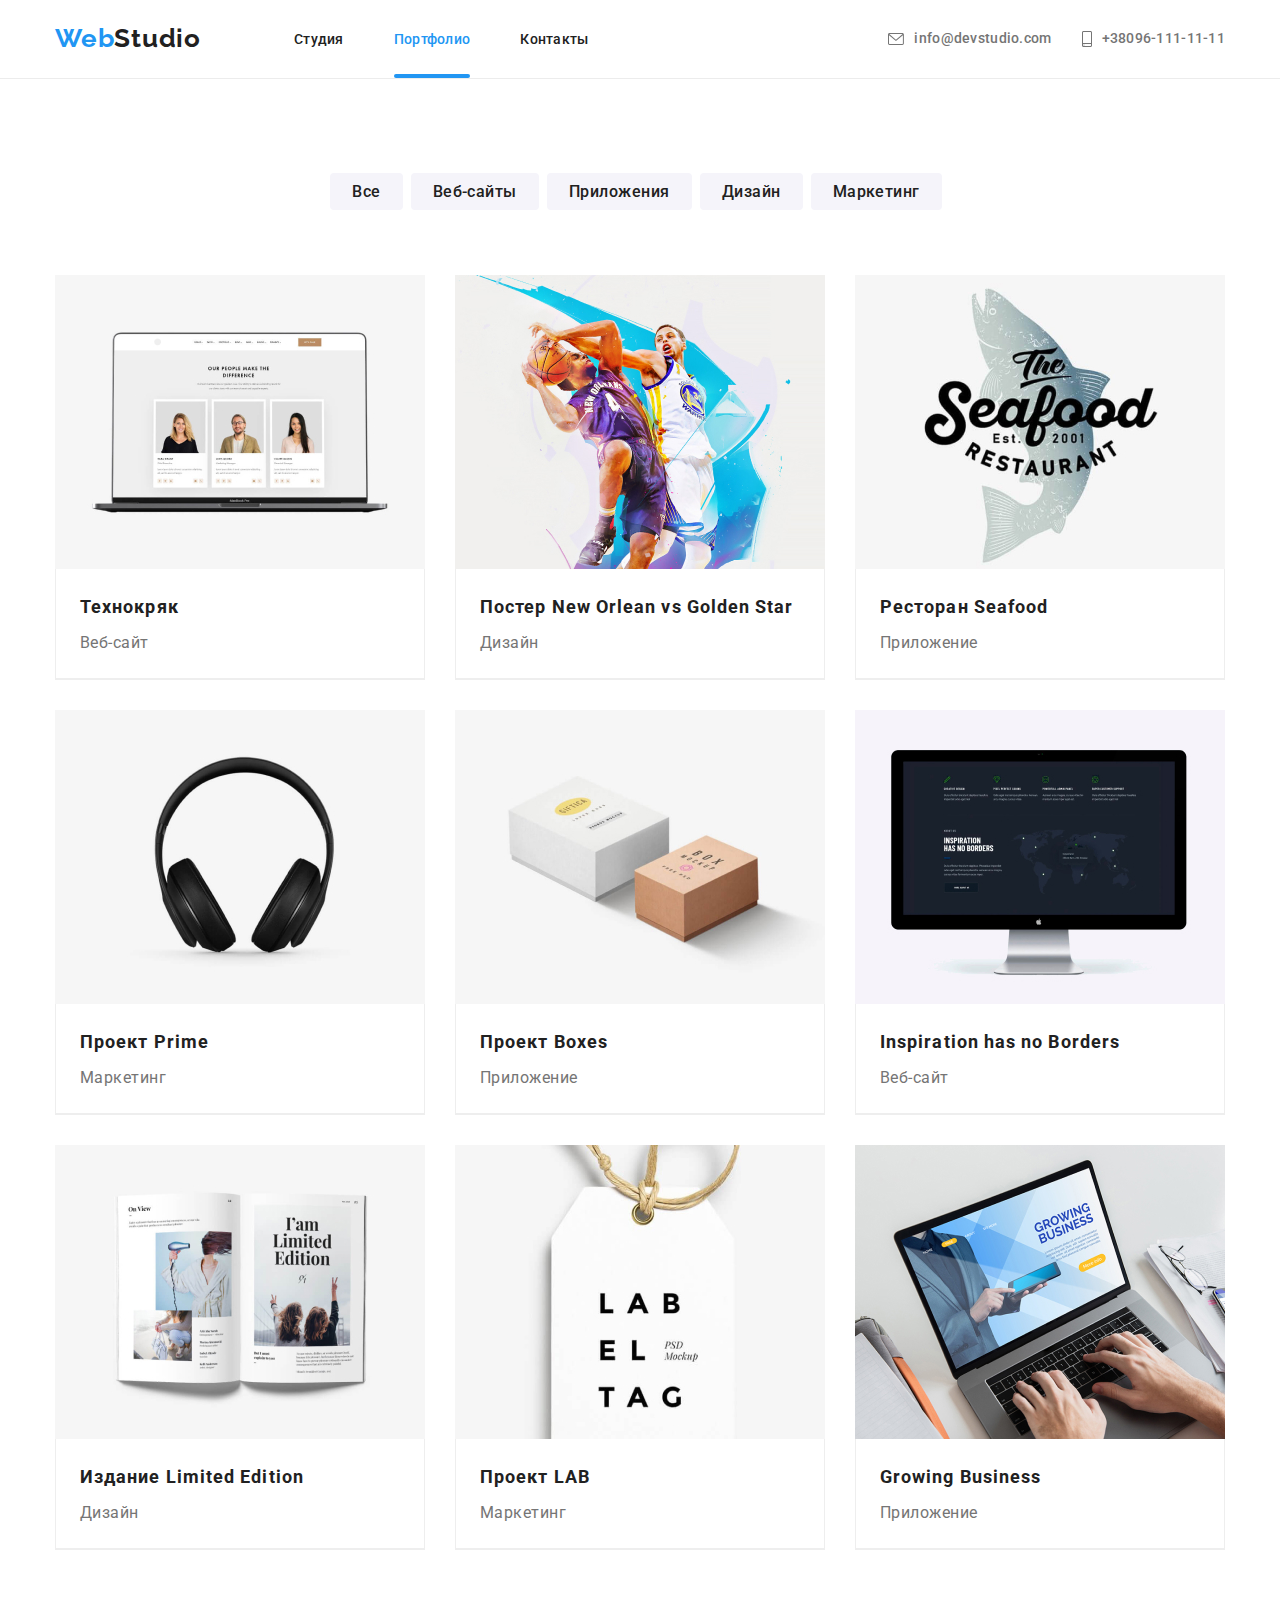
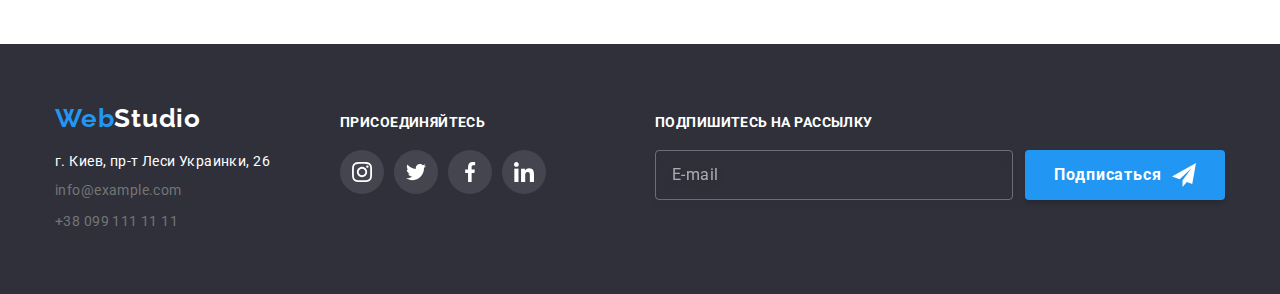
==== commit 6d62eff3: "ДЗ.8.3" ====
--- a/portfolio.html
+++ b/portfolio.html
@@ -60,6 +60,11 @@
           </li>
         </ul>
       </div>
+      <button type="button" class="menu-open-btn" data-menu-open>
+        <svg class="mobile-icon" width="40" height="40">
+          <use href="./image/icons.svg#icon-menu"></use>
+        </svg>
+      </button>
     </header>
     <!-- Категории портфолио -->
     <main>
--- a/css/main.min.css
+++ b/css/main.min.css
@@ -1 +1 @@
-:root{--brand-color: #212121}.address__btn,.address__input::placeholder,.address__soc-link,.clients-link,.command-list__soc-link,.menu-metier__top-text,.menu-cntnt__box-icon,.flex{display:flex;justify-content:center;align-items:center}p,h1,h2,h3,h4,h5,h6{margin:0}.body{font-family:"Roboto",sans-serif,Arial;color:#757575}ol,ul{margin:0;padding-left:0}li{list-style:none}a{text-decoration:none}.image{display:block;width:100%;max-width:100%;height:auto}.visually-hidden{position:absolute;white-space:nowrap;width:1px;height:1px;overflow:hidden;border:0;padding:0;clip-path:inset(50%);clip:rect(0 0 0 0);margin:-1px}.container{margin:0 auto;width:100%;padding-left:15px;padding-right:15px}@media screen and (min-width: 480px){.container{max-width:480px}}@media screen and (min-width: 768px){.container{max-width:768px}}@media screen and (min-width: 1200px){.container{max-width:1200px}}.header-line{border-bottom:1px solid #ececec;left:0px;top:0px}.header{background-color:#fff;border-bottom:1px solid #ececec;left:0px;top:0px}.title__logo{text-decoration:none;color:var(--brand-color);font-family:"Raleway";font-weight:700;font-size:24px;line-height:1.2;letter-spacing:.03em}@media screen and (min-width: 480px){.title__logo{padding-top:16px;padding-bottom:16px}}@media screen and (min-width: 768px){.title__logo{padding-top:24px;padding-bottom:25px}}@media screen and (min-width: 1200px){.title__logo{font-weight:700;font-size:26px;line-height:1.1;letter-spacing:.03em}}.title__logo-web{color:#2196f3}.title__logo-studio{color:var(--brand-color)}.title{display:flex}.menu{display:none}@media screen and (min-width: 768px){.menu{display:flex;margin-left:88px;align-items:center}}@media screen and (min-width: 1200px){.menu{display:flex;align-items:center;margin-left:93px}}@media screen and (min-width: 768px){.menu__item{margin-right:50px}}@media screen and (min-width: 768px){.header .container{display:flex;justify-content:space-between;align-items:center}}@media screen and (min-width: 1200px){.header .container{display:flex;align-items:center}}.menu__link{color:var(--brand-color);font-weight:500;font-size:14px;line-height:1.1;letter-spacing:.02em;text-decoration:none;padding:32px 0;position:relative;transition:color 250ms cubic-bezier(0.4, 0, 0.2, 1)}.menu__link:hover,.menu__link:focus{color:#2196f3}.current::after{content:"";display:block;height:4px;background-color:#2196f3;border-radius:2px;width:100%;position:absolute;bottom:0}.menu .menu__link.current{color:#2196f3}.connect__link-cnct{display:none;margin-left:auto}.connect{display:none}@media screen and (min-width: 480px){.connect{display:none}}@media screen and (min-width: 768px){.connect{display:flex;flex-wrap:wrap}}@media screen and (min-width: 1200px){.connect{display:flex;align-items:center}}.connect__link-mail{display:flex;align-items:center;color:#757575;font-weight:500;font-size:14px;line-height:1.1;letter-spacing:.02em;text-decoration:none;transition:color 250ms cubic-bezier(0.4, 0, 0.2, 1)}.connect__link-mail:hover,.connect__link-mail:focus{color:#2196f3}@media screen and (min-width: 768px){.connect__link-mail{margin-bottom:10px}}@media screen and (min-width: 1200px){.connect__link-mail{margin-right:30px;margin-bottom:0}}.connect__icon{transition:fill 250ms cubic-bezier(0.4, 0, 0.2, 1)}.connect__link-mail:hover .connect__icon,.connect__link-mail:focus .connect__icon{fill:#2196f3}.connect__link-tel{display:flex;align-items:center;margin:0;color:#757575;font-weight:500;font-size:14px;line-height:1.1;letter-spacing:.02em;text-decoration:none;transition:color 250ms cubic-bezier(0.4, 0, 0.2, 1)}.connect__link-tel:hover,.connect__link-tel:focus{color:#2196f3}.connect__icon{fill:#757575;margin-right:10px}.connect__link-tel:hover .connect__icon,.connect__link-tel:focus .connect__icon{fill:#2196f3}.mobile-icon:hover,.mobile-icon:focus{fill:#2196f3}.menu-open-btn{position:absolute;top:0;right:0;background-color:rgba(0,0,0,0);border:none;margin-left:auto;padding-top:10px;padding-right:15px;cursor:pointer}.menu-open-btn:hover,.menu-open-btn:focus{fill:#2196f3}@media screen and (min-width: 768px){.menu-open-btn{display:none}}.mobile-menu{position:fixed;z-index:2;background-color:#fff;top:0;left:0;width:100vw;height:100vh;padding-top:48px;padding-bottom:48px;padding-left:40px;display:flex;flex-direction:column;justify-content:space-between;overflow:auto}.menu-close-btn{position:absolute;top:0;right:0;padding-top:10px;padding-right:15px;background-color:rgba(0,0,0,0);border:none;cursor:pointer}.mob-menu__link{font-weight:500;font-size:40px;line-height:1.2;letter-spacing:.02em;color:var(--brand-color)}.mob-menu .mob-menu__link.mob-current{color:#2196f3}.mob-menu__item:not(:last-child){margin-bottom:32px}.mob-menu-social__list{display:flex}.mob-menu-social__link{color:#2196f3;border-right:1px solid rgba(33,33,33,.2);transform:rotate(90deg);margin-right:10px;padding-right:10px}.menu__linked{border:none}.mob-menu__item-connect:not(:last-child){padding-bottom:32px}.mob-menu__link-tel{font-weight:500;font-size:34px;line-height:1.2;letter-spacing:.02em;color:#757575}.mob-menu__link-tel:hover,.mob-menu__link-tel:focus{color:#2196f3}.mob-menu__link-mail{font-weight:500;font-size:24px;line-height:1.1;letter-spacing:.02em;color:#757575}.mob-menu__link-mail:hover,.mob-menu__link-mail:focus{color:#2196f3}.hero-btn{color:#fff;background-color:#2196f3;min-width:200px;font-weight:700;font-size:16px;line-height:1.8;letter-spacing:.06em;cursor:pointer;display:flex;font-family:inherit;padding:10px 32px;border:1px rgba(0,0,0,0);border-radius:4px;transition:background-color 250ms cubic-bezier(0.4, 0, 0.2, 1)}.hero-btn:hover,.hero-btn:focus{background-color:#188ce8}.flex{flex-direction:column}.hero{background-color:#2f303a;padding:200px 0;background-image:linear-gradient(rgba(47, 48, 58, 0.4), rgba(47, 48, 58, 0.4)),url(../image/hero.jpg);background-repeat:no-repeat;background-position:center;max-width:1600px;margin:0 auto}.hero-caption{color:#fff;font-weight:900;font-size:24px;line-height:1.7;letter-spacing:.06em;text-align:center;text-transform:uppercase;width:100%;margin-bottom:30px}@media screen and (min-width: 768px){.hero-caption{font-weight:900;font-size:26px;line-height:1.6;letter-spacing:.06em;width:360px}}@media screen and (min-width: 1200px){.hero-caption{margin-left:452px;margin-right:452px}}.content{padding-top:60px;padding-bottom:60px}@media screen and (min-width: 1200px){.content{padding-top:94px;padding-bottom:94px}}@media screen and (min-width: 768px){.menu-cntnt__item{width:calc((100% - 90px)/2)}}.menu-cntnt{display:flex;flex-wrap:wrap;justify-content:center;gap:30px}@media screen and (min-width: 1200px){.menu-cntnt{flex-wrap:nowrap;justify-content:space-between}}.menu-cntnt__box-icon{background-color:#f5f4fa;margin-bottom:30px;border-radius:4px;height:120px}.menu-cntnt__caption{color:var(--brand-color);font-weight:700;font-size:14px;line-height:1;letter-spacing:.03em;text-transform:uppercase;margin-bottom:10px;text-align:center}@media screen and (min-width: 768px){.menu-cntnt__caption{text-align:start}}.menu-cntnt__text{font-weight:400;font-size:14px;line-height:1.7;letter-spacing:.03em;width:100%}@media screen and (max-width: 1199px){.emplom-hidden{display:none}}.employment{padding-bottom:94px}.menu-metier{display:flex;flex-wrap:wrap;gap:30px}.menu-metier__item{position:relative;width:calc((100% - 60px)/3)}.employment-caption{color:var(--brand-color);font-weight:700;font-size:36px;line-height:1.1;letter-spacing:.03em;text-align:center;margin-bottom:50px}.menu-metier__top-text{position:absolute;bottom:0;font-weight:700;font-size:14px;line-height:1.1;letter-spacing:.03em;text-transform:uppercase;color:#fff;background:rgba(47,48,58,.8);width:100%;height:70px}.container{padding-top:0;padding-bottom:0}.team{padding-top:60px;padding-bottom:60px;background-color:#f5f4fa}@media screen and (min-width: 1200px){.team{padding-top:94px;padding-bottom:94px}}.team-caption{color:var(--brand-color);font-weight:700;font-size:36px;line-height:1.1;letter-spacing:.03em;text-align:center;margin-bottom:30px}.command-list{display:flex;flex-wrap:wrap;justify-content:center;gap:30px}@media screen and (min-width: 1200px){.command-list{flex-wrap:nowrap;justify-content:space-between}}.command-list__item{text-align:center;box-shadow:0px 1px 3px rgba(0,0,0,.12),0px 1px 1px rgba(0,0,0,.14),0px 2px 1px rgba(0,0,0,.2);border-radius:0px 0px 4px 4px;background-color:#fff}@media screen and (min-width: 768px){.command-list__item{width:calc((100% - 90px)/2)}}.command-list__name{color:var(--brand-color);font-weight:500;font-size:16px;line-height:1.1;letter-spacing:.03em;margin-top:30px;margin-bottom:11px}.command-list__text{font-weight:400;font-size:16px;line-height:1.1;letter-spacing:.03em;margin-bottom:16px}.command-list__soc-list{display:flex;justify-content:center;padding-bottom:30px}.command-list__soc-item{width:44px;height:44px;margin-left:10px}.command-list__soc-item:first-child{margin-left:0}.command-list__soc-link{width:100%;height:100%;border-radius:50px;transition:background-color 250ms cubic-bezier(0.4, 0, 0.2, 1)}.command-list__soc-link:hover,.command-list__soc-link:focus{background-color:#2196f3}.command-list__soc-icon{fill:#afb1b8;transition:fill 250ms cubic-bezier(0.4, 0, 0.2, 1)}.command-list__soc-link:hover .command-list__soc-icon,.command-list__soc-link:focus .command-list__soc-icon{fill:#fff}.clients{padding-top:60px;padding-bottom:60px}@media screen and (min-width: 1200px){.clients{padding-top:94px;padding-bottom:94px}}.clients-title{text-align:center;font-size:28px;letter-spacing:.03em;color:var(--brand-color);margin-bottom:30px;line-height:1.1}.clients-list{display:flex;justify-content:center;flex-wrap:wrap;gap:30px}@media screen and (min-width: 1200px){.clients-list{flex-wrap:nowrap;justify-content:space-between}}.clients-item{height:92px}@media screen and (min-width: 480px){.clients-item{width:calc((100% - 30px)/2)}}@media screen and (min-width: 768px){.clients-item{width:calc((100% - 120px)/3)}}.clients-link{width:100%;height:100%;border-radius:4px;border:1px solid #afb1b8;transition:border-color 250ms cubic-bezier(0.4, 0, 0.2, 1)}.clients-link:hover,.clients-link:focus{border-color:#2196f3}.clients-icon{fill:#afb1b8;transition:fill 250ms cubic-bezier(0.4, 0, 0.2, 1)}.clients-link:hover .clients-icon,.clients-link:focus .clients-icon{fill:#2196f3}@media screen and (max-width: 767px){.footers{display:flex;flex-direction:column;justify-content:center}}@media screen and (min-width: 1200px){.footers{display:flex;align-items:baseline;justify-content:space-between}}@media screen and (min-width: 768px){.footer-class{display:flex;justify-content:space-around;align-items:baseline;margin-bottom:60px}}@media screen and (min-width: 1200px){.footer-class{display:flex;align-items:baseline;margin-bottom:0}}.address__logo-nav{text-decoration:none;color:var(--brand-color);font-family:"Raleway";font-weight:700;font-size:24px;line-height:1.1;letter-spacing:.03em;margin-bottom:20px;display:block}@media screen and (max-width: 1199px){.address__logo-nav{text-align:center}}@media screen and (min-width: 1200px){.address__logo-nav{font-weight:700;font-size:26px;line-height:1.1;letter-spacing:.03em}}@media screen and (min-width: 1200px){.address{margin-right:70px}}.address__address{display:flex;width:100%;justify-content:center}@media screen and (max-width: 1199px){.address__address{text-align:center}}@media screen and (max-width: 768px){.address__address{margin-bottom:60px}}.footer{background-color:#2f303a;padding:60px 0 60px 0}.address__logo-web{color:#2196f3}.address__logo-studio{color:#fff}.address__item:not(:last-child){margin-bottom:8px}.address__adds{color:#fff;font-weight:400;font-size:14px;line-height:1.1;letter-spacing:.03em;font-style:normal;text-decoration:none;transition:color 250ms cubic-bezier(0.4, 0, 0.2, 1)}.address__adds:hover,.address__adds:focus{color:#2196f3}.address__link-mail{color:#757575;font-weight:400;font-size:14px;line-height:1.7;letter-spacing:.03em;font-style:normal;text-decoration:none;transition:color 250ms cubic-bezier(0.4, 0, 0.2, 1)}.address__link-mail:hover,.address__link-mail:focus{color:#2196f3}.address__link-tel{color:#757575;font-weight:400;font-size:14px;line-height:1.7;letter-spacing:.03em;font-style:normal;text-decoration:none;transition:color 250ms cubic-bezier(0.4, 0, 0.2, 1)}.address__link-tel:hover,.address__link-tel:focus{color:#2196f3}@media screen and (max-width: 768px){.address__soc-content{margin-bottom:60px}}.address__soc-list{display:flex;flex-wrap:wrap;gap:10px;justify-content:center}.address__text{font-weight:700;font-size:14px;line-height:1.1;letter-spacing:.03em;text-transform:uppercase;color:#fff;margin-bottom:20px}@media screen and (max-width: 1199px){.address__text{text-align:center}}.address__soc-link{border-radius:50px;background:rgba(255,255,255,.1);fill:#fff;width:44px;height:44px;transition:background-color 250ms cubic-bezier(0.4, 0, 0.2, 1)}.address__soc-link:hover,.address__soc-link:focus{background-color:#2196f3}@media screen and (min-width: 1200px){.address__sub{margin-left:93px}}@media screen and (max-width: 1199px){.address__span{display:flex;flex-direction:column;align-items:center}}@media screen and (min-width: 1200px){.address__span{display:flex}}.address__label{display:block;top:0;left:0;font-weight:700;font-size:14px;line-height:1.1;letter-spacing:.03em;text-transform:uppercase;color:#fff;margin-bottom:20px}@media screen and (max-width: 1199px){.address__label{text-align:center}}.address__input{width:100%;height:50px;background-color:rgba(0,0,0,0);outline:none;border:1px solid rgba(255,255,255,.3);filter:drop-shadow(0px 4px 4px rgba(0, 0, 0, 0.15));border-radius:4px;padding:15px 0 15px 16px;color:#fff}@media screen and (max-width: 1199px){.address__input{max-width:450px;margin-bottom:20px}}@media screen and (min-width: 1200px){.address__input{width:358px;margin-right:12px}}.address__input:focus{border:1px solid #2196f3;filter:drop-shadow(0px 4px 4px rgba(0, 0, 0, 0.15));transition:border 250ms cubic-bezier(0.4, 0, 0.2, 1)}.address__input::placeholder{font-weight:400;font-size:16px;line-height:1.2;letter-spacing:.03em;color:rgba(255,255,255,.6)}.address__btn{width:200px;height:50px;background:#2196f3;box-shadow:0px 4px 4px rgba(0,0,0,.15);border-radius:4px;border:none;font-weight:700;font-size:16px;line-height:1.8;letter-spacing:.06em;color:#fff;cursor:pointer}.address__icon-plane{margin-left:10px}.categories{display:flex;flex-wrap:wrap}@media screen and (max-width: 767px){.categories{padding-top:60px;padding-bottom:40px}}@media screen and (max-width: 1199px){.categories{padding-top:60px;padding-bottom:30px}}@media screen and (min-width: 1200px){.categories{padding-top:94px;padding-bottom:50px}}@media screen and (min-width: 768px){.categories{justify-content:center}}.categories__item{margin-right:8px;margin-bottom:15px}.categories__btn{display:flex;padding:6px 22px 6px 22px;color:var(--brand-color);background-color:#f5f4fa;cursor:pointer;font-weight:500;font-size:16px;line-height:1.6;letter-spacing:.03em;font-family:inherit;border-radius:4px;border:1px rgba(0,0,0,0);transition:color 250ms cubic-bezier(0.4, 0, 0.2, 1),background-color 250ms cubic-bezier(0.4, 0, 0.2, 1),box-shadow 250ms cubic-bezier(0.4, 0, 0.2, 1)}.categories__btn:hover,.categories__btn:focus{color:#fff;background-color:#2196f3;box-shadow:0px 3px 1px rgba(0,0,0,.1),0px 1px 2px rgba(0,0,0,.08),0px 2px 2px rgba(0,0,0,.12)}.scroll{display:flex;flex-wrap:wrap;gap:30px}@media screen and (min-width: 480px){.scroll{padding-bottom:60px}}@media screen and (min-width: 1200px){.scroll{padding-bottom:94px}}.scroll-item{border-bottom:#eee solid 1px}@media screen and (min-width: 768px){.scroll-item{width:calc((100% - 60px)/2)}}@media screen and (min-width: 1200px){.scroll-item{width:calc((100% - 60px)/3)}}.scroll-link{display:block;position:relative;transition:background-color 250ms cubic-bezier(0.4, 0, 0.2, 1),box-shadow 250ms cubic-bezier(0.4, 0, 0.2, 1)}.scroll-link:hover,.scroll-link:focus{background-color:#fff;box-shadow:0px 1px 1px rgba(0,0,0,.12),0px 4px 4px rgba(0,0,0,.06),1px 4px 6px rgba(0,0,0,.16)}.scroll-link:hover .category-top-text{transform:translateY(0)}.scroll-caption{color:var(--brand-color);font-weight:700;font-size:18px;line-height:2;letter-spacing:.06em;text-decoration:none;margin-bottom:4px}.scroll-text{font-weight:400;font-size:16px;line-height:1.8;letter-spacing:.03em;text-decoration:none;color:#757575}.text{padding:20px 24px;border-bottom:1px solid #eee;border-left:#eee solid 1px;border-right:#eee solid 1px}@media(min-width: 768px)and (max-width: 1199px){.first{padding-bottom:36px}}.img-top-text{position:relative;overflow:hidden;pointer-events:none}.category-top-text{position:absolute;top:0;left:0;width:100%;height:100%;padding:63px 24px;transform:translateY(101%);transition:transform 250ms cubic-bezier(0.4, 0, 0.2, 1);font-weight:400;font-size:18px;line-height:1.5;letter-spacing:.03em;color:#fff;background:rgba(33,150,243,.9)}.backdrop{position:fixed;top:0;left:0;width:100%;height:100%;background:rgba(0,0,0,.2);transition:opacity 250ms linear,visibility 250ms linear}.backdrop.is-hidden{opacity:0;pointer-events:none}.backdrop.is-hidden .modal{transform:translate(-50%, -50%) scale(0)}.modal{position:absolute;top:50%;left:50%;transform:translate(-50%, -50%) scale(1);background:#fff;box-shadow:0px 1px 3px rgba(0,0,0,.12),0px 1px 1px rgba(0,0,0,.14),0px 2px 1px rgba(0,0,0,.2);border-radius:4px;transition:transform 250ms linear;padding:40px}@media screen and (min-width: 480px){.modal{width:450px;height:609px}}@media screen and (min-width: 1200px){.modal{width:528px;height:581px}}@media screen and (min-width: 480px){.close{position:absolute;top:8px;right:8px;display:flex;justify-content:center;text-align:center;padding:6px;border-radius:50%;border:1px solid rgba(0,0,0,.1);background:#fff;cursor:pointer;transition:fill 250ms cubic-bezier(0.4, 0, 0.2, 1)}.close:hover,.close:focus{fill:#2196f3}}.modal-title{font-size:20px;line-height:1.15;text-align:center;letter-spacing:.03em;color:#212121;font-weight:700;margin-bottom:12px}.modal-input{width:100%;height:40px;border:1px solid rgba(33,33,33,.2);border-radius:4px;background-color:rgba(0,0,0,0);outline:none;padding:12px 0 12px 42px;transition:border-color 250ms cubic-bezier(0.4, 0, 0.2, 1)}.modal-input:focus{border-color:#2196f3}.modal-input:focus+.input-icon{fill:#2196f3}.modal-field{margin-bottom:10px}.modal-field:nth-child(5){margin-bottom:20px}.input-icon{position:absolute;top:50%;left:12px;transform:translateY(-50%);transition:fill 250ms cubic-bezier(0.4, 0, 0.2, 1)}.modal-label{display:block;font-weight:400;font-size:12px;line-height:1.1666666667;letter-spacing:.01em;margin-bottom:4px}.modal-label-comment{display:block;font-weight:400;font-size:12px;line-height:1.1666666667;letter-spacing:.01em;margin-bottom:4px}.input-block{position:relative}.modal-area{display:block;width:100%;height:120px;resize:none;border:1px solid rgba(33,33,33,.2);border-radius:4px;outline:none;padding:12px 16px;transition:border-color 250ms cubic-bezier(0.4, 0, 0.2, 1)}.modal-area:focus{border-color:#2196f3}::placeholder{font-weight:400;font-size:12px;line-height:1.1666666667;letter-spacing:.01em;color:rgba(117,117,117,.5)}.send-btn{display:block;margin:0 auto;width:200px;height:50px;font-weight:700;font-size:16px;line-height:1.875;letter-spacing:.06em;color:#fff;border:rgba(0,0,0,0);background-color:#188ce8;box-shadow:0px 4px 4px rgba(0,0,0,.15);border-radius:4px;cursor:pointer}.check-text{display:block;font-weight:400;line-height:1.7142857143;letter-spacing:.03em;color:#757575;justify-content:center;display:flex;align-items:center}.check-text a{text-decoration-line:underline;color:#2196f3}.check-text span{display:flex;justify-content:center;align-items:center;width:16px;height:15px;border:1px solid #212121;margin-right:7px;border-radius:2px}@media screen and (min-width: 480px){.check-text{font-size:12px}}@media screen and (min-width: 1200px){.check-text{font-size:14px}}.icon-check{fill:rgba(0,0,0,0)}.input-check:checked+.check-text span{background-color:#2196f3;border:none}.input-check:checked+.check-text .icon-check{fill:#fff}.modal-check-box{margin-bottom:30px}/*# sourceMappingURL=main.min.css.map */+:root{--brand-color: #212121}.address__btn,.address__input::placeholder,.address__soc-link,.clients-link,.command-list__soc-link,.menu-metier__top-text,.menu-cntnt__box-icon,.flex{display:flex;justify-content:center;align-items:center}p,h1,h2,h3,h4,h5,h6{margin:0}.body{font-family:"Roboto",sans-serif,Arial;color:#757575}ol,ul{margin:0;padding-left:0}li{list-style:none}a{text-decoration:none}.image{display:block;width:100%;max-width:100%;height:auto}.visually-hidden{position:absolute;white-space:nowrap;width:1px;height:1px;overflow:hidden;border:0;padding:0;clip-path:inset(50%);clip:rect(0 0 0 0);margin:-1px}.container{margin:0 auto;width:100%;padding-left:15px;padding-right:15px}@media screen and (min-width: 480px){.container{max-width:480px}}@media screen and (min-width: 768px){.container{max-width:768px}}@media screen and (min-width: 1200px){.container{max-width:1200px}}.header-line{border-bottom:1px solid #ececec;left:0px;top:0px}.header{background-color:#fff;border-bottom:1px solid #ececec;left:0px;top:0px}.title__logo{text-decoration:none;color:var(--brand-color);font-family:"Raleway";font-weight:700;font-size:24px;line-height:1.2;letter-spacing:.03em}@media screen and (min-width: 480px){.title__logo{padding-top:16px;padding-bottom:16px}}@media screen and (min-width: 768px){.title__logo{padding-top:24px;padding-bottom:25px}}@media screen and (min-width: 1200px){.title__logo{font-weight:700;font-size:26px;line-height:1.1;letter-spacing:.03em}}.title__logo-web{color:#2196f3}.title__logo-studio{color:var(--brand-color)}.title{display:flex}.menu{display:none}@media screen and (min-width: 768px){.menu{display:flex;margin-left:88px;align-items:center}}@media screen and (min-width: 1200px){.menu{display:flex;align-items:center;margin-left:93px}}@media screen and (min-width: 768px){.menu__item{margin-right:50px}}@media screen and (min-width: 768px){.header .container{display:flex;justify-content:space-between;align-items:center}}@media screen and (min-width: 1200px){.header .container{display:flex;align-items:center}}.menu__link{color:var(--brand-color);font-weight:500;font-size:14px;line-height:1.1;letter-spacing:.02em;text-decoration:none;padding:31px 0;position:relative;transition:color 250ms cubic-bezier(0.4, 0, 0.2, 1)}.menu__link:hover,.menu__link:focus{color:#2196f3}.current::after{content:"";display:block;height:4px;background-color:#2196f3;border-radius:2px;width:100%;position:absolute;bottom:0}.menu .menu__link.current{color:#2196f3}.connect__link-cnct{display:none;margin-left:auto}.connect{display:none}@media screen and (min-width: 480px){.connect{display:none}}@media screen and (min-width: 768px){.connect{display:flex;flex-wrap:wrap}}@media screen and (min-width: 1200px){.connect{display:flex;align-items:center}}.connect__link-mail{display:flex;align-items:center;color:#757575;font-weight:500;font-size:14px;line-height:1.1;letter-spacing:.02em;text-decoration:none;transition:color 250ms cubic-bezier(0.4, 0, 0.2, 1)}.connect__link-mail:hover,.connect__link-mail:focus{color:#2196f3}@media screen and (min-width: 768px){.connect__link-mail{margin-bottom:10px}}@media screen and (min-width: 1200px){.connect__link-mail{margin-right:30px;margin-bottom:0}}.connect__icon{transition:fill 250ms cubic-bezier(0.4, 0, 0.2, 1)}.connect__link-mail:hover .connect__icon,.connect__link-mail:focus .connect__icon{fill:#2196f3}.connect__link-tel{display:flex;align-items:center;margin:0;color:#757575;font-weight:500;font-size:14px;line-height:1.1;letter-spacing:.02em;text-decoration:none;transition:color 250ms cubic-bezier(0.4, 0, 0.2, 1)}.connect__link-tel:hover,.connect__link-tel:focus{color:#2196f3}.connect__icon{fill:#757575;margin-right:10px}.connect__link-tel:hover .connect__icon,.connect__link-tel:focus .connect__icon{fill:#2196f3}.hero-btn{color:#fff;background-color:#2196f3;min-width:200px;font-weight:700;font-size:16px;line-height:1.8;letter-spacing:.06em;cursor:pointer;display:flex;font-family:inherit;padding:10px 32px;border:1px rgba(0,0,0,0);border-radius:4px;transition:background-color 250ms cubic-bezier(0.4, 0, 0.2, 1)}.hero-btn:hover,.hero-btn:focus{background-color:#188ce8}.flex{flex-direction:column}.hero{background-color:#2f303a;padding:200px 0;background-image:linear-gradient(rgba(47, 48, 58, 0.4), rgba(47, 48, 58, 0.4)),url(../image/hero.jpg);background-repeat:no-repeat;background-position:center;max-width:1600px;margin:0 auto}.hero-caption{color:#fff;font-weight:900;font-size:24px;line-height:1.7;letter-spacing:.06em;text-align:center;text-transform:uppercase;width:100%;margin-bottom:30px}@media screen and (min-width: 768px){.hero-caption{font-weight:900;font-size:26px;line-height:1.6;letter-spacing:.06em;width:360px}}@media screen and (min-width: 1200px){.hero-caption{margin-left:452px;margin-right:452px}}.content{padding-top:60px;padding-bottom:60px}@media screen and (min-width: 1200px){.content{padding-top:94px;padding-bottom:94px}}@media screen and (min-width: 768px){.menu-cntnt__item{width:calc((100% - 90px)/2)}}.menu-cntnt{display:flex;flex-wrap:wrap;justify-content:center;gap:30px}@media screen and (min-width: 1200px){.menu-cntnt{flex-wrap:nowrap;justify-content:space-between}}.menu-cntnt__box-icon{background-color:#f5f4fa;margin-bottom:30px;border-radius:4px;height:120px}.menu-cntnt__caption{color:var(--brand-color);font-weight:700;font-size:14px;line-height:1;letter-spacing:.03em;text-transform:uppercase;margin-bottom:10px;text-align:center}@media screen and (min-width: 768px){.menu-cntnt__caption{text-align:start}}.menu-cntnt__text{font-weight:400;font-size:14px;line-height:1.7;letter-spacing:.03em;width:100%}@media screen and (max-width: 1199px){.emplom-hidden{display:none}}.employment{padding-bottom:94px}.menu-metier{display:flex;flex-wrap:wrap;gap:30px}.menu-metier__item{position:relative;width:calc((100% - 60px)/3)}.employment-caption{color:var(--brand-color);font-weight:700;font-size:36px;line-height:1.1;letter-spacing:.03em;text-align:center;margin-bottom:50px}.menu-metier__top-text{position:absolute;bottom:0;font-weight:700;font-size:14px;line-height:1.1;letter-spacing:.03em;text-transform:uppercase;color:#fff;background:rgba(47,48,58,.8);width:100%;height:70px}.container{padding-top:0;padding-bottom:0}.team{padding-top:60px;padding-bottom:60px;background-color:#f5f4fa}@media screen and (min-width: 1200px){.team{padding-top:94px;padding-bottom:94px}}.team-caption{color:var(--brand-color);font-weight:700;font-size:36px;line-height:1.1;letter-spacing:.03em;text-align:center;margin-bottom:30px}.command-list{display:flex;flex-wrap:wrap;justify-content:center;gap:30px}@media screen and (min-width: 1200px){.command-list{flex-wrap:nowrap;justify-content:space-between}}.command-list__item{text-align:center;box-shadow:0px 1px 3px rgba(0,0,0,.12),0px 1px 1px rgba(0,0,0,.14),0px 2px 1px rgba(0,0,0,.2);border-radius:0px 0px 4px 4px;background-color:#fff}@media screen and (min-width: 768px){.command-list__item{width:calc((100% - 90px)/2)}}.command-list__name{color:var(--brand-color);font-weight:500;font-size:16px;line-height:1.1;letter-spacing:.03em;margin-top:30px;margin-bottom:11px}.command-list__text{font-weight:400;font-size:16px;line-height:1.1;letter-spacing:.03em;margin-bottom:16px}.command-list__soc-list{display:flex;justify-content:center;padding-bottom:30px}.command-list__soc-item{width:44px;height:44px;margin-left:10px}.command-list__soc-item:first-child{margin-left:0}.command-list__soc-link{width:100%;height:100%;border-radius:50px;transition:background-color 250ms cubic-bezier(0.4, 0, 0.2, 1)}.command-list__soc-link:hover,.command-list__soc-link:focus{background-color:#2196f3}.command-list__soc-icon{fill:#afb1b8;transition:fill 250ms cubic-bezier(0.4, 0, 0.2, 1)}.command-list__soc-link:hover .command-list__soc-icon,.command-list__soc-link:focus .command-list__soc-icon{fill:#fff}.clients{padding-top:60px;padding-bottom:60px}@media screen and (min-width: 1200px){.clients{padding-top:94px;padding-bottom:94px}}.clients-title{text-align:center;font-size:28px;letter-spacing:.03em;color:var(--brand-color);margin-bottom:30px;line-height:1.1}.clients-list{display:flex;justify-content:center;flex-wrap:wrap;gap:30px}@media screen and (min-width: 1200px){.clients-list{flex-wrap:nowrap;justify-content:space-between}}.clients-item{height:92px}@media screen and (min-width: 480px){.clients-item{width:calc((100% - 30px)/2)}}@media screen and (min-width: 768px){.clients-item{width:calc((100% - 120px)/3)}}.clients-link{width:100%;height:100%;border-radius:4px;border:1px solid #afb1b8;transition:border-color 250ms cubic-bezier(0.4, 0, 0.2, 1)}.clients-link:hover,.clients-link:focus{border-color:#2196f3}.clients-icon{fill:#afb1b8;transition:fill 250ms cubic-bezier(0.4, 0, 0.2, 1)}.clients-link:hover .clients-icon,.clients-link:focus .clients-icon{fill:#2196f3}@media screen and (max-width: 767px){.footers{display:flex;flex-direction:column;justify-content:center}}@media screen and (min-width: 1200px){.footers{display:flex;align-items:baseline;justify-content:space-between}}@media screen and (min-width: 768px){.footer-class{display:flex;justify-content:space-around;align-items:baseline;margin-bottom:60px}}@media screen and (min-width: 1200px){.footer-class{display:flex;align-items:baseline;margin-bottom:0}}.address__logo-nav{text-decoration:none;color:var(--brand-color);font-family:"Raleway";font-weight:700;font-size:24px;line-height:1.1;letter-spacing:.03em;margin-bottom:20px;display:block}@media screen and (max-width: 1199px){.address__logo-nav{text-align:center}}@media screen and (min-width: 1200px){.address__logo-nav{font-weight:700;font-size:26px;line-height:1.1;letter-spacing:.03em}}@media screen and (min-width: 1200px){.address{margin-right:70px}}.address__address{display:flex;width:100%;justify-content:center}@media screen and (max-width: 1199px){.address__address{text-align:center}}@media screen and (max-width: 768px){.address__address{margin-bottom:60px}}.footer{background-color:#2f303a;padding:60px 0 60px 0}.address__logo-web{color:#2196f3}.address__logo-studio{color:#fff}.address__item:not(:last-child){margin-bottom:8px}.address__adds{color:#fff;font-weight:400;font-size:14px;line-height:1.1;letter-spacing:.03em;font-style:normal;text-decoration:none;transition:color 250ms cubic-bezier(0.4, 0, 0.2, 1)}.address__adds:hover,.address__adds:focus{color:#2196f3}.address__link-mail{color:#757575;font-weight:400;font-size:14px;line-height:1.7;letter-spacing:.03em;font-style:normal;text-decoration:none;transition:color 250ms cubic-bezier(0.4, 0, 0.2, 1)}.address__link-mail:hover,.address__link-mail:focus{color:#2196f3}.address__link-tel{color:#757575;font-weight:400;font-size:14px;line-height:1.7;letter-spacing:.03em;font-style:normal;text-decoration:none;transition:color 250ms cubic-bezier(0.4, 0, 0.2, 1)}.address__link-tel:hover,.address__link-tel:focus{color:#2196f3}@media screen and (max-width: 768px){.address__soc-content{margin-bottom:60px}}.address__soc-list{display:flex;flex-wrap:wrap;gap:10px;justify-content:center}.address__text{font-weight:700;font-size:14px;line-height:1.1;letter-spacing:.03em;text-transform:uppercase;color:#fff;margin-bottom:20px}@media screen and (max-width: 1199px){.address__text{text-align:center}}.address__soc-link{border-radius:50px;background:rgba(255,255,255,.1);fill:#fff;width:44px;height:44px;transition:background-color 250ms cubic-bezier(0.4, 0, 0.2, 1)}.address__soc-link:hover,.address__soc-link:focus{background-color:#2196f3}@media screen and (min-width: 1200px){.address__sub{margin-left:93px}}@media screen and (max-width: 1199px){.address__span{display:flex;flex-direction:column;align-items:center}}@media screen and (min-width: 1200px){.address__span{display:flex}}.address__label{display:block;top:0;left:0;font-weight:700;font-size:14px;line-height:1.1;letter-spacing:.03em;text-transform:uppercase;color:#fff;margin-bottom:20px}@media screen and (max-width: 1199px){.address__label{text-align:center}}.address__input{width:100%;height:50px;background-color:rgba(0,0,0,0);outline:none;border:1px solid rgba(255,255,255,.3);filter:drop-shadow(0px 4px 4px rgba(0, 0, 0, 0.15));border-radius:4px;padding:15px 0 15px 16px;color:#fff}@media screen and (max-width: 1199px){.address__input{max-width:450px;margin-bottom:20px}}@media screen and (min-width: 1200px){.address__input{width:358px;margin-right:12px}}.address__input:focus{border:1px solid #2196f3;filter:drop-shadow(0px 4px 4px rgba(0, 0, 0, 0.15));transition:border 250ms cubic-bezier(0.4, 0, 0.2, 1)}.address__input::placeholder{font-weight:400;font-size:16px;line-height:1.2;letter-spacing:.03em;color:rgba(255,255,255,.6)}.address__btn{width:200px;height:50px;background:#2196f3;box-shadow:0px 4px 4px rgba(0,0,0,.15);border-radius:4px;border:none;font-weight:700;font-size:16px;line-height:1.8;letter-spacing:.06em;color:#fff;cursor:pointer}.address__icon-plane{margin-left:10px}.mobile-icon:hover,.mobile-icon:focus{fill:#2196f3}.menu-open-btn{position:absolute;top:0;right:0;background-color:rgba(0,0,0,0);border:none;display:inline-flex;margin-left:auto;padding-top:10px;padding-right:15px;cursor:pointer}.menu-open-btn:hover,.menu-open-btn:focus{fill:#2196f3}@media screen and (min-width: 768px){.menu-open-btn{display:none}}.mobile-menu{position:fixed;z-index:2;background-color:#fff;top:0;left:0;width:100vw;height:100vh;padding-top:48px;padding-bottom:48px;padding-left:40px;display:flex;flex-direction:column;justify-content:space-between;overflow:auto}.menu-close-btn{position:absolute;top:0;right:0;padding-top:10px;padding-right:15px;background-color:rgba(0,0,0,0);border:none;cursor:pointer}.mob-menu__link{font-weight:500;font-size:40px;line-height:1.2;letter-spacing:.02em;color:var(--brand-color)}.mob-menu .mob-menu__link.mob-current{color:#2196f3}.mob-menu__item:not(:last-child){margin-bottom:32px}.mob-menu-social__list{display:flex}.mob-menu-social__link{color:#2196f3;border-right:1px solid rgba(33,33,33,.2);transform:rotate(90deg);margin-right:10px;padding-right:10px}.menu__linked{border:none}.mob-menu__item-connect:not(:last-child){padding-bottom:32px}.mob-menu__link-tel{font-weight:500;font-size:34px;line-height:1.2;letter-spacing:.02em;color:#757575}.mob-menu__link-tel:hover,.mob-menu__link-tel:focus{color:#2196f3}.mob-menu__link-mail{font-weight:500;font-size:24px;line-height:1.1;letter-spacing:.02em;color:#757575}.mob-menu__link-mail:hover,.mob-menu__link-mail:focus{color:#2196f3}.categories{display:flex;flex-wrap:wrap}@media screen and (max-width: 767px){.categories{padding-top:60px;padding-bottom:40px}}@media screen and (max-width: 1199px){.categories{padding-top:60px;padding-bottom:30px}}@media screen and (min-width: 1200px){.categories{padding-top:94px;padding-bottom:50px}}@media screen and (min-width: 768px){.categories{justify-content:center}}.categories__item{margin-right:8px;margin-bottom:15px}.categories__btn{display:flex;padding:6px 22px 6px 22px;color:var(--brand-color);background-color:#f5f4fa;cursor:pointer;font-weight:500;font-size:16px;line-height:1.6;letter-spacing:.03em;font-family:inherit;border-radius:4px;border:1px rgba(0,0,0,0);transition:color 250ms cubic-bezier(0.4, 0, 0.2, 1),background-color 250ms cubic-bezier(0.4, 0, 0.2, 1),box-shadow 250ms cubic-bezier(0.4, 0, 0.2, 1)}.categories__btn:hover,.categories__btn:focus{color:#fff;background-color:#2196f3;box-shadow:0px 3px 1px rgba(0,0,0,.1),0px 1px 2px rgba(0,0,0,.08),0px 2px 2px rgba(0,0,0,.12)}.scroll{display:flex;flex-wrap:wrap;gap:30px}@media screen and (min-width: 480px){.scroll{padding-bottom:60px}}@media screen and (min-width: 1200px){.scroll{padding-bottom:94px}}.scroll-item{border-bottom:#eee solid 1px}@media screen and (min-width: 768px){.scroll-item{width:calc((100% - 60px)/2)}}@media screen and (min-width: 1200px){.scroll-item{width:calc((100% - 60px)/3)}}.scroll-link{display:block;position:relative;transition:background-color 250ms cubic-bezier(0.4, 0, 0.2, 1),box-shadow 250ms cubic-bezier(0.4, 0, 0.2, 1)}.scroll-link:hover,.scroll-link:focus{background-color:#fff;box-shadow:0px 1px 1px rgba(0,0,0,.12),0px 4px 4px rgba(0,0,0,.06),1px 4px 6px rgba(0,0,0,.16)}.scroll-link:hover .category-top-text{transform:translateY(0)}.scroll-caption{color:var(--brand-color);font-weight:700;font-size:18px;line-height:2;letter-spacing:.06em;text-decoration:none;margin-bottom:4px}.scroll-text{font-weight:400;font-size:16px;line-height:1.8;letter-spacing:.03em;text-decoration:none;color:#757575}.text{padding:20px 24px;border-bottom:1px solid #eee;border-left:#eee solid 1px;border-right:#eee solid 1px}@media(min-width: 768px)and (max-width: 1199px){.first{padding-bottom:36px}}.img-top-text{position:relative;overflow:hidden;pointer-events:none}.category-top-text{position:absolute;top:0;left:0;width:100%;height:100%;padding:63px 24px;transform:translateY(101%);transition:transform 250ms cubic-bezier(0.4, 0, 0.2, 1);font-weight:400;font-size:18px;line-height:1.5;letter-spacing:.03em;color:#fff;background:rgba(33,150,243,.9)}.backdrop{position:fixed;top:0;left:0;width:100%;height:100%;background:rgba(0,0,0,.2);transition:opacity 250ms linear,visibility 250ms linear}.backdrop.is-hidden{opacity:0;pointer-events:none}.backdrop.is-hidden .modal{transform:translate(-50%, -50%) scale(0)}.modal{position:absolute;top:50%;left:50%;transform:translate(-50%, -50%) scale(1);background:#fff;box-shadow:0px 1px 3px rgba(0,0,0,.12),0px 1px 1px rgba(0,0,0,.14),0px 2px 1px rgba(0,0,0,.2);border-radius:4px;transition:transform 250ms linear;padding:40px}@media screen and (min-width: 480px){.modal{width:450px;height:609px}}@media screen and (min-width: 1200px){.modal{width:528px;height:581px}}@media screen and (min-width: 480px){.close{position:absolute;top:8px;right:8px;display:flex;justify-content:center;text-align:center;padding:6px;border-radius:50%;border:1px solid rgba(0,0,0,.1);background:#fff;cursor:pointer;transition:fill 250ms cubic-bezier(0.4, 0, 0.2, 1)}.close:hover,.close:focus{fill:#2196f3}}.modal-title{font-size:20px;line-height:1.15;text-align:center;letter-spacing:.03em;color:#212121;font-weight:700;margin-bottom:12px}.modal-input{width:100%;height:40px;border:1px solid rgba(33,33,33,.2);border-radius:4px;background-color:rgba(0,0,0,0);outline:none;padding:12px 0 12px 42px;transition:border-color 250ms cubic-bezier(0.4, 0, 0.2, 1)}.modal-input:focus{border-color:#2196f3}.modal-input:focus+.input-icon{fill:#2196f3}.modal-field{margin-bottom:10px}.modal-field:nth-child(5){margin-bottom:20px}.input-icon{position:absolute;top:50%;left:12px;transform:translateY(-50%);transition:fill 250ms cubic-bezier(0.4, 0, 0.2, 1)}.modal-label{display:block;font-weight:400;font-size:12px;line-height:1.1666666667;letter-spacing:.01em;margin-bottom:4px}.modal-label-comment{display:block;font-weight:400;font-size:12px;line-height:1.1666666667;letter-spacing:.01em;margin-bottom:4px}.input-block{position:relative}.modal-area{display:block;width:100%;height:120px;resize:none;border:1px solid rgba(33,33,33,.2);border-radius:4px;outline:none;padding:12px 16px;transition:border-color 250ms cubic-bezier(0.4, 0, 0.2, 1)}.modal-area:focus{border-color:#2196f3}::placeholder{font-weight:400;font-size:12px;line-height:1.1666666667;letter-spacing:.01em;color:rgba(117,117,117,.5)}.send-btn{display:block;margin:0 auto;width:200px;height:50px;font-weight:700;font-size:16px;line-height:1.875;letter-spacing:.06em;color:#fff;border:rgba(0,0,0,0);background-color:#188ce8;box-shadow:0px 4px 4px rgba(0,0,0,.15);border-radius:4px;cursor:pointer}.check-text{display:block;font-weight:400;line-height:1.7142857143;letter-spacing:.03em;color:#757575;justify-content:center;display:flex;align-items:center}.check-text a{text-decoration-line:underline;color:#2196f3}.check-text span{display:flex;justify-content:center;align-items:center;width:16px;height:15px;border:1px solid #212121;margin-right:7px;border-radius:2px}@media screen and (min-width: 480px){.check-text{font-size:12px}}@media screen and (min-width: 1200px){.check-text{font-size:14px}}.icon-check{fill:rgba(0,0,0,0)}.input-check:checked+.check-text span{background-color:#2196f3;border:none}.input-check:checked+.check-text .icon-check{fill:#fff}.modal-check-box{margin-bottom:30px}/*# sourceMappingURL=main.min.css.map */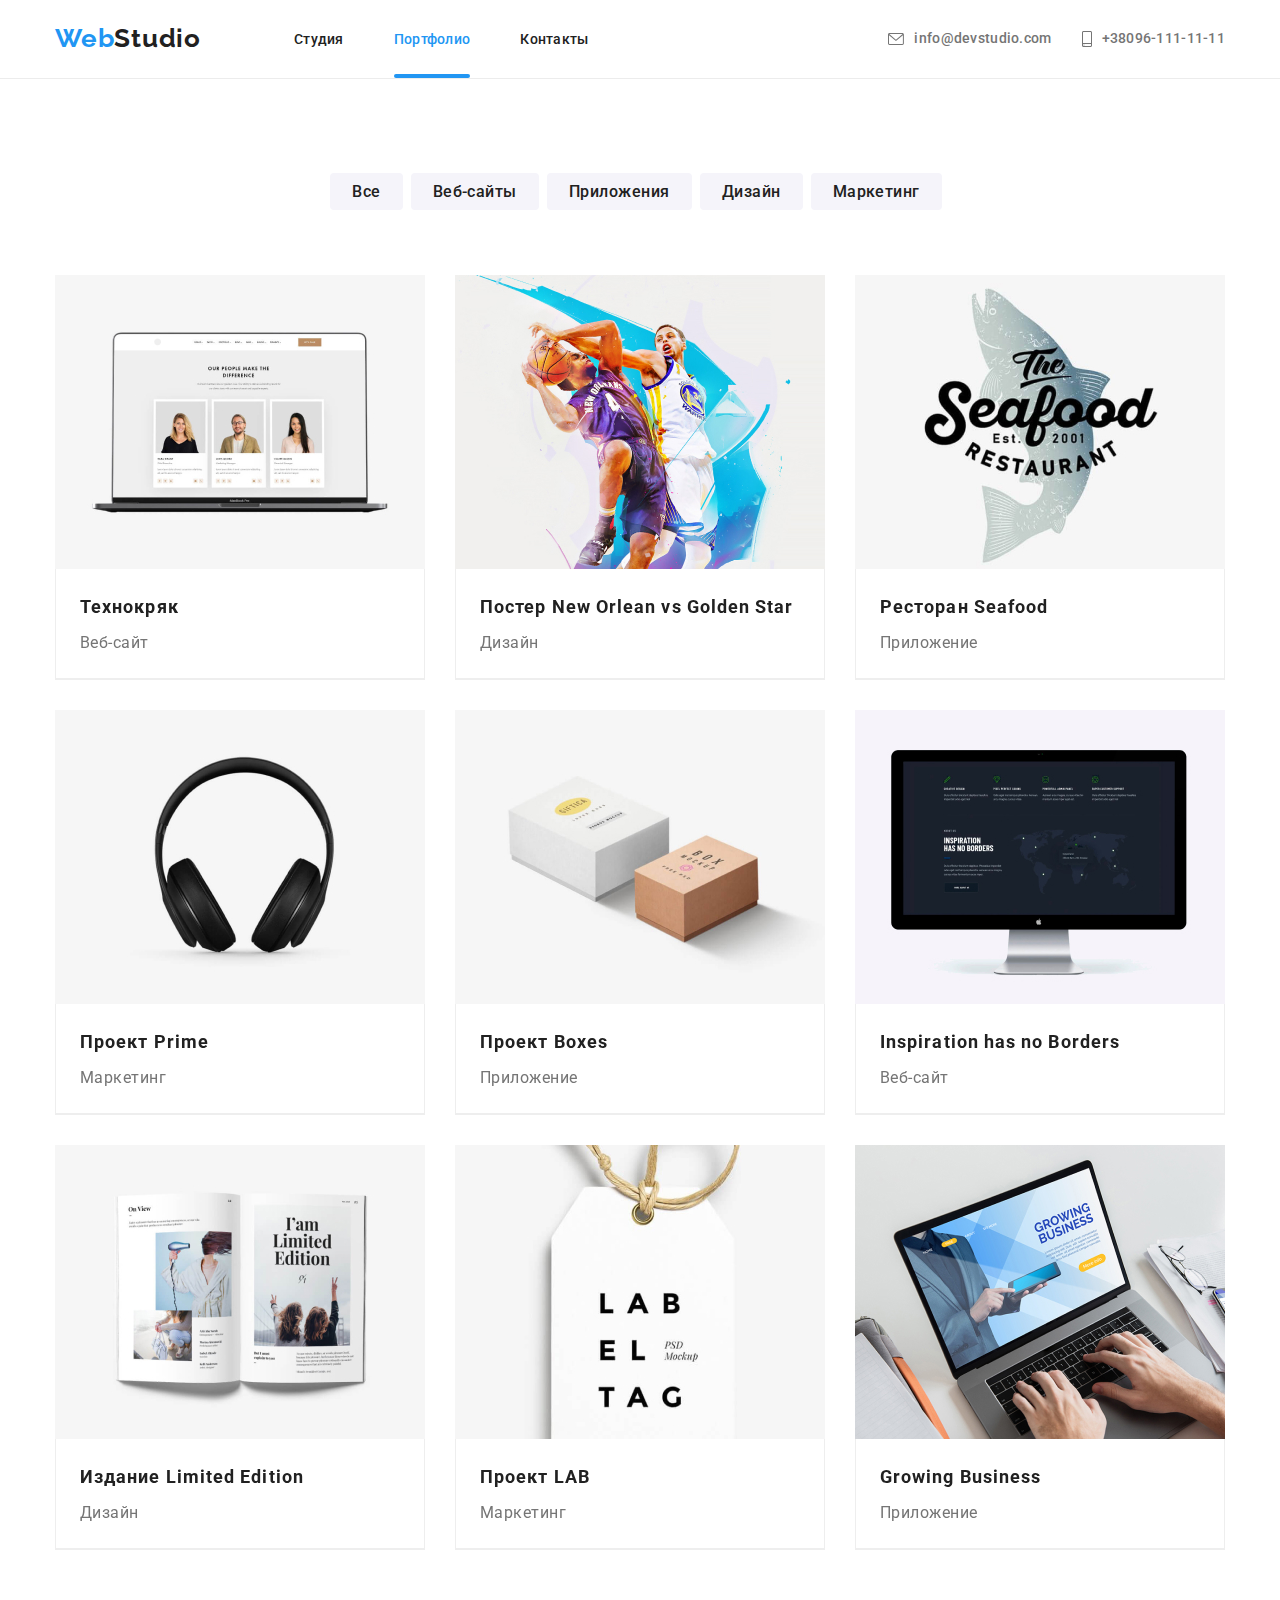
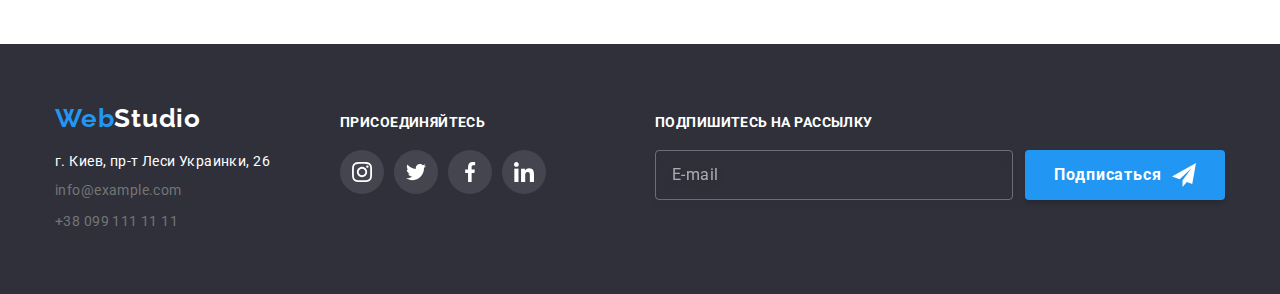
==== commit e5858e49: "ДЗ.8.4" ====
--- a/portfolio.html
+++ b/portfolio.html
@@ -60,11 +60,61 @@
           </li>
         </ul>
       </div>
+
       <button type="button" class="menu-open-btn" data-menu-open>
         <svg class="mobile-icon" width="40" height="40">
           <use href="./image/icons.svg#icon-menu"></use>
         </svg>
       </button>
+
+      <div class="backdrop is-hidden" data-menu>
+        <div class="mobile-menu">
+          <button type="button" class="menu-close-btn" data-menu-close>
+            <svg class="mobile-icon" width="40" height="40">
+              <use href="./image/icons.svg#icon-close-black"></use>
+            </svg>
+          </button>
+          <ul class="mob-menu">
+            <li class="mob-menu__item">
+              <a href="./index.html" class="mob-menu__link">Студия</a>
+            </li>
+            <li class="mob-menu__item">
+              <a href="./portfolio.html" class="mob-menu__link mob-current"
+                >Портфолио</a
+              >
+            </li>
+            <li class="mob-menu__item">
+              <a href="" class="mob-menu__link">Контакты</a>
+            </li>
+          </ul>
+          <ul class="mob-menu__connect">
+            <li class="mob-menu__item-connect">
+              <a href="tel:+380961111111" class="mob-menu__link-tel">
+                +38096-111-11-11
+              </a>
+            </li>
+            <li class="mob-menu__item-connect">
+              <a href="mailto:info@devstudio.com" class="mob-menu__link-mail">
+                info@devstudio.com
+              </a>
+            </li>
+          </ul>
+          <ul class="mob-menu-social__list">
+            <li class="mob-menu-social__item">
+              <a href="" class="mob-menu-social__link">Instagram</a>
+            </li>
+            <li class="mob-menu-social__item">
+              <a href="" class="mob-menu-social__link">Twitter</a>
+            </li>
+            <li class="mob-menu-social__item">
+              <a href="" class="mob-menu-social__link">Facebook</a>
+            </li>
+            <li class="mob-menu-social__item">
+              <a href="" class="mob-menu-social__link menu__linked">LinkedIn</a>
+            </li>
+          </ul>
+        </div>
+      </div>
     </header>
     <!-- Категории портфолио -->
     <main>
@@ -458,5 +508,6 @@
         </div>
       </div>
     </footer> -->
+    <script src="./js/menu.js"></script>
   </body>
 </html>
--- a/css/main.min.css
+++ b/css/main.min.css
@@ -1 +1 @@
-:root{--brand-color: #212121}.address__btn,.address__input::placeholder,.address__soc-link,.clients-link,.command-list__soc-link,.menu-metier__top-text,.menu-cntnt__box-icon,.flex{display:flex;justify-content:center;align-items:center}p,h1,h2,h3,h4,h5,h6{margin:0}.body{font-family:"Roboto",sans-serif,Arial;color:#757575}ol,ul{margin:0;padding-left:0}li{list-style:none}a{text-decoration:none}.image{display:block;width:100%;max-width:100%;height:auto}.visually-hidden{position:absolute;white-space:nowrap;width:1px;height:1px;overflow:hidden;border:0;padding:0;clip-path:inset(50%);clip:rect(0 0 0 0);margin:-1px}.container{margin:0 auto;width:100%;padding-left:15px;padding-right:15px}@media screen and (min-width: 480px){.container{max-width:480px}}@media screen and (min-width: 768px){.container{max-width:768px}}@media screen and (min-width: 1200px){.container{max-width:1200px}}.header-line{border-bottom:1px solid #ececec;left:0px;top:0px}.header{background-color:#fff;border-bottom:1px solid #ececec;left:0px;top:0px}.title__logo{text-decoration:none;color:var(--brand-color);font-family:"Raleway";font-weight:700;font-size:24px;line-height:1.2;letter-spacing:.03em}@media screen and (min-width: 480px){.title__logo{padding-top:16px;padding-bottom:16px}}@media screen and (min-width: 768px){.title__logo{padding-top:24px;padding-bottom:25px}}@media screen and (min-width: 1200px){.title__logo{font-weight:700;font-size:26px;line-height:1.1;letter-spacing:.03em}}.title__logo-web{color:#2196f3}.title__logo-studio{color:var(--brand-color)}.title{display:flex}.menu{display:none}@media screen and (min-width: 768px){.menu{display:flex;margin-left:88px;align-items:center}}@media screen and (min-width: 1200px){.menu{display:flex;align-items:center;margin-left:93px}}@media screen and (min-width: 768px){.menu__item{margin-right:50px}}@media screen and (min-width: 768px){.header .container{display:flex;justify-content:space-between;align-items:center}}@media screen and (min-width: 1200px){.header .container{display:flex;align-items:center}}.menu__link{color:var(--brand-color);font-weight:500;font-size:14px;line-height:1.1;letter-spacing:.02em;text-decoration:none;padding:31px 0;position:relative;transition:color 250ms cubic-bezier(0.4, 0, 0.2, 1)}.menu__link:hover,.menu__link:focus{color:#2196f3}.current::after{content:"";display:block;height:4px;background-color:#2196f3;border-radius:2px;width:100%;position:absolute;bottom:0}.menu .menu__link.current{color:#2196f3}.connect__link-cnct{display:none;margin-left:auto}.connect{display:none}@media screen and (min-width: 480px){.connect{display:none}}@media screen and (min-width: 768px){.connect{display:flex;flex-wrap:wrap}}@media screen and (min-width: 1200px){.connect{display:flex;align-items:center}}.connect__link-mail{display:flex;align-items:center;color:#757575;font-weight:500;font-size:14px;line-height:1.1;letter-spacing:.02em;text-decoration:none;transition:color 250ms cubic-bezier(0.4, 0, 0.2, 1)}.connect__link-mail:hover,.connect__link-mail:focus{color:#2196f3}@media screen and (min-width: 768px){.connect__link-mail{margin-bottom:10px}}@media screen and (min-width: 1200px){.connect__link-mail{margin-right:30px;margin-bottom:0}}.connect__icon{transition:fill 250ms cubic-bezier(0.4, 0, 0.2, 1)}.connect__link-mail:hover .connect__icon,.connect__link-mail:focus .connect__icon{fill:#2196f3}.connect__link-tel{display:flex;align-items:center;margin:0;color:#757575;font-weight:500;font-size:14px;line-height:1.1;letter-spacing:.02em;text-decoration:none;transition:color 250ms cubic-bezier(0.4, 0, 0.2, 1)}.connect__link-tel:hover,.connect__link-tel:focus{color:#2196f3}.connect__icon{fill:#757575;margin-right:10px}.connect__link-tel:hover .connect__icon,.connect__link-tel:focus .connect__icon{fill:#2196f3}.hero-btn{color:#fff;background-color:#2196f3;min-width:200px;font-weight:700;font-size:16px;line-height:1.8;letter-spacing:.06em;cursor:pointer;display:flex;font-family:inherit;padding:10px 32px;border:1px rgba(0,0,0,0);border-radius:4px;transition:background-color 250ms cubic-bezier(0.4, 0, 0.2, 1)}.hero-btn:hover,.hero-btn:focus{background-color:#188ce8}.flex{flex-direction:column}.hero{background-color:#2f303a;padding:200px 0;background-image:linear-gradient(rgba(47, 48, 58, 0.4), rgba(47, 48, 58, 0.4)),url(../image/hero.jpg);background-repeat:no-repeat;background-position:center;max-width:1600px;margin:0 auto}.hero-caption{color:#fff;font-weight:900;font-size:24px;line-height:1.7;letter-spacing:.06em;text-align:center;text-transform:uppercase;width:100%;margin-bottom:30px}@media screen and (min-width: 768px){.hero-caption{font-weight:900;font-size:26px;line-height:1.6;letter-spacing:.06em;width:360px}}@media screen and (min-width: 1200px){.hero-caption{margin-left:452px;margin-right:452px}}.content{padding-top:60px;padding-bottom:60px}@media screen and (min-width: 1200px){.content{padding-top:94px;padding-bottom:94px}}@media screen and (min-width: 768px){.menu-cntnt__item{width:calc((100% - 90px)/2)}}.menu-cntnt{display:flex;flex-wrap:wrap;justify-content:center;gap:30px}@media screen and (min-width: 1200px){.menu-cntnt{flex-wrap:nowrap;justify-content:space-between}}.menu-cntnt__box-icon{background-color:#f5f4fa;margin-bottom:30px;border-radius:4px;height:120px}.menu-cntnt__caption{color:var(--brand-color);font-weight:700;font-size:14px;line-height:1;letter-spacing:.03em;text-transform:uppercase;margin-bottom:10px;text-align:center}@media screen and (min-width: 768px){.menu-cntnt__caption{text-align:start}}.menu-cntnt__text{font-weight:400;font-size:14px;line-height:1.7;letter-spacing:.03em;width:100%}@media screen and (max-width: 1199px){.emplom-hidden{display:none}}.employment{padding-bottom:94px}.menu-metier{display:flex;flex-wrap:wrap;gap:30px}.menu-metier__item{position:relative;width:calc((100% - 60px)/3)}.employment-caption{color:var(--brand-color);font-weight:700;font-size:36px;line-height:1.1;letter-spacing:.03em;text-align:center;margin-bottom:50px}.menu-metier__top-text{position:absolute;bottom:0;font-weight:700;font-size:14px;line-height:1.1;letter-spacing:.03em;text-transform:uppercase;color:#fff;background:rgba(47,48,58,.8);width:100%;height:70px}.container{padding-top:0;padding-bottom:0}.team{padding-top:60px;padding-bottom:60px;background-color:#f5f4fa}@media screen and (min-width: 1200px){.team{padding-top:94px;padding-bottom:94px}}.team-caption{color:var(--brand-color);font-weight:700;font-size:36px;line-height:1.1;letter-spacing:.03em;text-align:center;margin-bottom:30px}.command-list{display:flex;flex-wrap:wrap;justify-content:center;gap:30px}@media screen and (min-width: 1200px){.command-list{flex-wrap:nowrap;justify-content:space-between}}.command-list__item{text-align:center;box-shadow:0px 1px 3px rgba(0,0,0,.12),0px 1px 1px rgba(0,0,0,.14),0px 2px 1px rgba(0,0,0,.2);border-radius:0px 0px 4px 4px;background-color:#fff}@media screen and (min-width: 768px){.command-list__item{width:calc((100% - 90px)/2)}}.command-list__name{color:var(--brand-color);font-weight:500;font-size:16px;line-height:1.1;letter-spacing:.03em;margin-top:30px;margin-bottom:11px}.command-list__text{font-weight:400;font-size:16px;line-height:1.1;letter-spacing:.03em;margin-bottom:16px}.command-list__soc-list{display:flex;justify-content:center;padding-bottom:30px}.command-list__soc-item{width:44px;height:44px;margin-left:10px}.command-list__soc-item:first-child{margin-left:0}.command-list__soc-link{width:100%;height:100%;border-radius:50px;transition:background-color 250ms cubic-bezier(0.4, 0, 0.2, 1)}.command-list__soc-link:hover,.command-list__soc-link:focus{background-color:#2196f3}.command-list__soc-icon{fill:#afb1b8;transition:fill 250ms cubic-bezier(0.4, 0, 0.2, 1)}.command-list__soc-link:hover .command-list__soc-icon,.command-list__soc-link:focus .command-list__soc-icon{fill:#fff}.clients{padding-top:60px;padding-bottom:60px}@media screen and (min-width: 1200px){.clients{padding-top:94px;padding-bottom:94px}}.clients-title{text-align:center;font-size:28px;letter-spacing:.03em;color:var(--brand-color);margin-bottom:30px;line-height:1.1}.clients-list{display:flex;justify-content:center;flex-wrap:wrap;gap:30px}@media screen and (min-width: 1200px){.clients-list{flex-wrap:nowrap;justify-content:space-between}}.clients-item{height:92px}@media screen and (min-width: 480px){.clients-item{width:calc((100% - 30px)/2)}}@media screen and (min-width: 768px){.clients-item{width:calc((100% - 120px)/3)}}.clients-link{width:100%;height:100%;border-radius:4px;border:1px solid #afb1b8;transition:border-color 250ms cubic-bezier(0.4, 0, 0.2, 1)}.clients-link:hover,.clients-link:focus{border-color:#2196f3}.clients-icon{fill:#afb1b8;transition:fill 250ms cubic-bezier(0.4, 0, 0.2, 1)}.clients-link:hover .clients-icon,.clients-link:focus .clients-icon{fill:#2196f3}@media screen and (max-width: 767px){.footers{display:flex;flex-direction:column;justify-content:center}}@media screen and (min-width: 1200px){.footers{display:flex;align-items:baseline;justify-content:space-between}}@media screen and (min-width: 768px){.footer-class{display:flex;justify-content:space-around;align-items:baseline;margin-bottom:60px}}@media screen and (min-width: 1200px){.footer-class{display:flex;align-items:baseline;margin-bottom:0}}.address__logo-nav{text-decoration:none;color:var(--brand-color);font-family:"Raleway";font-weight:700;font-size:24px;line-height:1.1;letter-spacing:.03em;margin-bottom:20px;display:block}@media screen and (max-width: 1199px){.address__logo-nav{text-align:center}}@media screen and (min-width: 1200px){.address__logo-nav{font-weight:700;font-size:26px;line-height:1.1;letter-spacing:.03em}}@media screen and (min-width: 1200px){.address{margin-right:70px}}.address__address{display:flex;width:100%;justify-content:center}@media screen and (max-width: 1199px){.address__address{text-align:center}}@media screen and (max-width: 768px){.address__address{margin-bottom:60px}}.footer{background-color:#2f303a;padding:60px 0 60px 0}.address__logo-web{color:#2196f3}.address__logo-studio{color:#fff}.address__item:not(:last-child){margin-bottom:8px}.address__adds{color:#fff;font-weight:400;font-size:14px;line-height:1.1;letter-spacing:.03em;font-style:normal;text-decoration:none;transition:color 250ms cubic-bezier(0.4, 0, 0.2, 1)}.address__adds:hover,.address__adds:focus{color:#2196f3}.address__link-mail{color:#757575;font-weight:400;font-size:14px;line-height:1.7;letter-spacing:.03em;font-style:normal;text-decoration:none;transition:color 250ms cubic-bezier(0.4, 0, 0.2, 1)}.address__link-mail:hover,.address__link-mail:focus{color:#2196f3}.address__link-tel{color:#757575;font-weight:400;font-size:14px;line-height:1.7;letter-spacing:.03em;font-style:normal;text-decoration:none;transition:color 250ms cubic-bezier(0.4, 0, 0.2, 1)}.address__link-tel:hover,.address__link-tel:focus{color:#2196f3}@media screen and (max-width: 768px){.address__soc-content{margin-bottom:60px}}.address__soc-list{display:flex;flex-wrap:wrap;gap:10px;justify-content:center}.address__text{font-weight:700;font-size:14px;line-height:1.1;letter-spacing:.03em;text-transform:uppercase;color:#fff;margin-bottom:20px}@media screen and (max-width: 1199px){.address__text{text-align:center}}.address__soc-link{border-radius:50px;background:rgba(255,255,255,.1);fill:#fff;width:44px;height:44px;transition:background-color 250ms cubic-bezier(0.4, 0, 0.2, 1)}.address__soc-link:hover,.address__soc-link:focus{background-color:#2196f3}@media screen and (min-width: 1200px){.address__sub{margin-left:93px}}@media screen and (max-width: 1199px){.address__span{display:flex;flex-direction:column;align-items:center}}@media screen and (min-width: 1200px){.address__span{display:flex}}.address__label{display:block;top:0;left:0;font-weight:700;font-size:14px;line-height:1.1;letter-spacing:.03em;text-transform:uppercase;color:#fff;margin-bottom:20px}@media screen and (max-width: 1199px){.address__label{text-align:center}}.address__input{width:100%;height:50px;background-color:rgba(0,0,0,0);outline:none;border:1px solid rgba(255,255,255,.3);filter:drop-shadow(0px 4px 4px rgba(0, 0, 0, 0.15));border-radius:4px;padding:15px 0 15px 16px;color:#fff}@media screen and (max-width: 1199px){.address__input{max-width:450px;margin-bottom:20px}}@media screen and (min-width: 1200px){.address__input{width:358px;margin-right:12px}}.address__input:focus{border:1px solid #2196f3;filter:drop-shadow(0px 4px 4px rgba(0, 0, 0, 0.15));transition:border 250ms cubic-bezier(0.4, 0, 0.2, 1)}.address__input::placeholder{font-weight:400;font-size:16px;line-height:1.2;letter-spacing:.03em;color:rgba(255,255,255,.6)}.address__btn{width:200px;height:50px;background:#2196f3;box-shadow:0px 4px 4px rgba(0,0,0,.15);border-radius:4px;border:none;font-weight:700;font-size:16px;line-height:1.8;letter-spacing:.06em;color:#fff;cursor:pointer}.address__icon-plane{margin-left:10px}.mobile-icon:hover,.mobile-icon:focus{fill:#2196f3}.menu-open-btn{position:absolute;top:0;right:0;background-color:rgba(0,0,0,0);border:none;display:inline-flex;margin-left:auto;padding-top:10px;padding-right:15px;cursor:pointer}.menu-open-btn:hover,.menu-open-btn:focus{fill:#2196f3}@media screen and (min-width: 768px){.menu-open-btn{display:none}}.mobile-menu{position:fixed;z-index:2;background-color:#fff;top:0;left:0;width:100vw;height:100vh;padding-top:48px;padding-bottom:48px;padding-left:40px;display:flex;flex-direction:column;justify-content:space-between;overflow:auto}.menu-close-btn{position:absolute;top:0;right:0;padding-top:10px;padding-right:15px;background-color:rgba(0,0,0,0);border:none;cursor:pointer}.mob-menu__link{font-weight:500;font-size:40px;line-height:1.2;letter-spacing:.02em;color:var(--brand-color)}.mob-menu .mob-menu__link.mob-current{color:#2196f3}.mob-menu__item:not(:last-child){margin-bottom:32px}.mob-menu-social__list{display:flex}.mob-menu-social__link{color:#2196f3;border-right:1px solid rgba(33,33,33,.2);transform:rotate(90deg);margin-right:10px;padding-right:10px}.menu__linked{border:none}.mob-menu__item-connect:not(:last-child){padding-bottom:32px}.mob-menu__link-tel{font-weight:500;font-size:34px;line-height:1.2;letter-spacing:.02em;color:#757575}.mob-menu__link-tel:hover,.mob-menu__link-tel:focus{color:#2196f3}.mob-menu__link-mail{font-weight:500;font-size:24px;line-height:1.1;letter-spacing:.02em;color:#757575}.mob-menu__link-mail:hover,.mob-menu__link-mail:focus{color:#2196f3}.categories{display:flex;flex-wrap:wrap}@media screen and (max-width: 767px){.categories{padding-top:60px;padding-bottom:40px}}@media screen and (max-width: 1199px){.categories{padding-top:60px;padding-bottom:30px}}@media screen and (min-width: 1200px){.categories{padding-top:94px;padding-bottom:50px}}@media screen and (min-width: 768px){.categories{justify-content:center}}.categories__item{margin-right:8px;margin-bottom:15px}.categories__btn{display:flex;padding:6px 22px 6px 22px;color:var(--brand-color);background-color:#f5f4fa;cursor:pointer;font-weight:500;font-size:16px;line-height:1.6;letter-spacing:.03em;font-family:inherit;border-radius:4px;border:1px rgba(0,0,0,0);transition:color 250ms cubic-bezier(0.4, 0, 0.2, 1),background-color 250ms cubic-bezier(0.4, 0, 0.2, 1),box-shadow 250ms cubic-bezier(0.4, 0, 0.2, 1)}.categories__btn:hover,.categories__btn:focus{color:#fff;background-color:#2196f3;box-shadow:0px 3px 1px rgba(0,0,0,.1),0px 1px 2px rgba(0,0,0,.08),0px 2px 2px rgba(0,0,0,.12)}.scroll{display:flex;flex-wrap:wrap;gap:30px}@media screen and (min-width: 480px){.scroll{padding-bottom:60px}}@media screen and (min-width: 1200px){.scroll{padding-bottom:94px}}.scroll-item{border-bottom:#eee solid 1px}@media screen and (min-width: 768px){.scroll-item{width:calc((100% - 60px)/2)}}@media screen and (min-width: 1200px){.scroll-item{width:calc((100% - 60px)/3)}}.scroll-link{display:block;position:relative;transition:background-color 250ms cubic-bezier(0.4, 0, 0.2, 1),box-shadow 250ms cubic-bezier(0.4, 0, 0.2, 1)}.scroll-link:hover,.scroll-link:focus{background-color:#fff;box-shadow:0px 1px 1px rgba(0,0,0,.12),0px 4px 4px rgba(0,0,0,.06),1px 4px 6px rgba(0,0,0,.16)}.scroll-link:hover .category-top-text{transform:translateY(0)}.scroll-caption{color:var(--brand-color);font-weight:700;font-size:18px;line-height:2;letter-spacing:.06em;text-decoration:none;margin-bottom:4px}.scroll-text{font-weight:400;font-size:16px;line-height:1.8;letter-spacing:.03em;text-decoration:none;color:#757575}.text{padding:20px 24px;border-bottom:1px solid #eee;border-left:#eee solid 1px;border-right:#eee solid 1px}@media(min-width: 768px)and (max-width: 1199px){.first{padding-bottom:36px}}.img-top-text{position:relative;overflow:hidden;pointer-events:none}.category-top-text{position:absolute;top:0;left:0;width:100%;height:100%;padding:63px 24px;transform:translateY(101%);transition:transform 250ms cubic-bezier(0.4, 0, 0.2, 1);font-weight:400;font-size:18px;line-height:1.5;letter-spacing:.03em;color:#fff;background:rgba(33,150,243,.9)}.backdrop{position:fixed;top:0;left:0;width:100%;height:100%;background:rgba(0,0,0,.2);transition:opacity 250ms linear,visibility 250ms linear}.backdrop.is-hidden{opacity:0;pointer-events:none}.backdrop.is-hidden .modal{transform:translate(-50%, -50%) scale(0)}.modal{position:absolute;top:50%;left:50%;transform:translate(-50%, -50%) scale(1);background:#fff;box-shadow:0px 1px 3px rgba(0,0,0,.12),0px 1px 1px rgba(0,0,0,.14),0px 2px 1px rgba(0,0,0,.2);border-radius:4px;transition:transform 250ms linear;padding:40px}@media screen and (min-width: 480px){.modal{width:450px;height:609px}}@media screen and (min-width: 1200px){.modal{width:528px;height:581px}}@media screen and (min-width: 480px){.close{position:absolute;top:8px;right:8px;display:flex;justify-content:center;text-align:center;padding:6px;border-radius:50%;border:1px solid rgba(0,0,0,.1);background:#fff;cursor:pointer;transition:fill 250ms cubic-bezier(0.4, 0, 0.2, 1)}.close:hover,.close:focus{fill:#2196f3}}.modal-title{font-size:20px;line-height:1.15;text-align:center;letter-spacing:.03em;color:#212121;font-weight:700;margin-bottom:12px}.modal-input{width:100%;height:40px;border:1px solid rgba(33,33,33,.2);border-radius:4px;background-color:rgba(0,0,0,0);outline:none;padding:12px 0 12px 42px;transition:border-color 250ms cubic-bezier(0.4, 0, 0.2, 1)}.modal-input:focus{border-color:#2196f3}.modal-input:focus+.input-icon{fill:#2196f3}.modal-field{margin-bottom:10px}.modal-field:nth-child(5){margin-bottom:20px}.input-icon{position:absolute;top:50%;left:12px;transform:translateY(-50%);transition:fill 250ms cubic-bezier(0.4, 0, 0.2, 1)}.modal-label{display:block;font-weight:400;font-size:12px;line-height:1.1666666667;letter-spacing:.01em;margin-bottom:4px}.modal-label-comment{display:block;font-weight:400;font-size:12px;line-height:1.1666666667;letter-spacing:.01em;margin-bottom:4px}.input-block{position:relative}.modal-area{display:block;width:100%;height:120px;resize:none;border:1px solid rgba(33,33,33,.2);border-radius:4px;outline:none;padding:12px 16px;transition:border-color 250ms cubic-bezier(0.4, 0, 0.2, 1)}.modal-area:focus{border-color:#2196f3}::placeholder{font-weight:400;font-size:12px;line-height:1.1666666667;letter-spacing:.01em;color:rgba(117,117,117,.5)}.send-btn{display:block;margin:0 auto;width:200px;height:50px;font-weight:700;font-size:16px;line-height:1.875;letter-spacing:.06em;color:#fff;border:rgba(0,0,0,0);background-color:#188ce8;box-shadow:0px 4px 4px rgba(0,0,0,.15);border-radius:4px;cursor:pointer}.check-text{display:block;font-weight:400;line-height:1.7142857143;letter-spacing:.03em;color:#757575;justify-content:center;display:flex;align-items:center}.check-text a{text-decoration-line:underline;color:#2196f3}.check-text span{display:flex;justify-content:center;align-items:center;width:16px;height:15px;border:1px solid #212121;margin-right:7px;border-radius:2px}@media screen and (min-width: 480px){.check-text{font-size:12px}}@media screen and (min-width: 1200px){.check-text{font-size:14px}}.icon-check{fill:rgba(0,0,0,0)}.input-check:checked+.check-text span{background-color:#2196f3;border:none}.input-check:checked+.check-text .icon-check{fill:#fff}.modal-check-box{margin-bottom:30px}/*# sourceMappingURL=main.min.css.map */+:root{--brand-color: #212121}.address__btn,.address__input::placeholder,.address__soc-link,.clients-link,.command-list__soc-link,.menu-metier__top-text,.menu-cntnt__box-icon,.flex{display:flex;justify-content:center;align-items:center}p,h1,h2,h3,h4,h5,h6{margin:0}.body{font-family:"Roboto",sans-serif,Arial;color:#757575}ol,ul{margin:0;padding-left:0}li{list-style:none}a{text-decoration:none}.image{display:block;width:100%;max-width:100%;height:auto}.visually-hidden{position:absolute;white-space:nowrap;width:1px;height:1px;overflow:hidden;border:0;padding:0;clip-path:inset(50%);clip:rect(0 0 0 0);margin:-1px}.container{margin:0 auto;width:100%;padding-left:15px;padding-right:15px}@media screen and (min-width: 480px){.container{max-width:480px}}@media screen and (min-width: 768px){.container{max-width:768px}}@media screen and (min-width: 1200px){.container{max-width:1200px}}.header-line{border-bottom:1px solid #ececec;left:0px;top:0px}.header{background-color:#fff;border-bottom:1px solid #ececec;left:0px;top:0px}.title__logo{text-decoration:none;color:var(--brand-color);font-family:"Raleway";font-weight:700;font-size:24px;line-height:1.2;letter-spacing:.03em}@media screen and (min-width: 480px){.title__logo{padding-top:16px;padding-bottom:16px}}@media screen and (min-width: 768px){.title__logo{padding-top:24px;padding-bottom:25px}}@media screen and (min-width: 1200px){.title__logo{font-weight:700;font-size:26px;line-height:1.1;letter-spacing:.03em}}.title__logo-web{color:#2196f3}.title__logo-studio{color:var(--brand-color)}.title{display:flex}.menu{display:none}@media screen and (min-width: 768px){.menu{display:flex;margin-left:88px;align-items:center}}@media screen and (min-width: 1200px){.menu{display:flex;align-items:center;margin-left:93px}}@media screen and (min-width: 768px){.menu__item{margin-right:50px}}@media screen and (min-width: 768px){.header .container{display:flex;justify-content:space-between;align-items:center}}@media screen and (min-width: 1200px){.header .container{display:flex;align-items:center}}.menu__link{color:var(--brand-color);font-weight:500;font-size:14px;line-height:1.1;letter-spacing:.02em;text-decoration:none;padding:31px 0;position:relative;transition:color 250ms cubic-bezier(0.4, 0, 0.2, 1)}.menu__link:hover,.menu__link:focus{color:#2196f3}.current::after{content:"";display:block;height:4px;background-color:#2196f3;border-radius:2px;width:100%;position:absolute;bottom:0}.menu .menu__link.current{color:#2196f3}.connect__link-cnct{display:none;margin-left:auto}.connect{display:none}@media screen and (min-width: 480px){.connect{display:none}}@media screen and (min-width: 768px){.connect{display:flex;flex-wrap:wrap}}@media screen and (min-width: 1200px){.connect{display:flex;align-items:center}}.connect__link-mail{display:flex;align-items:center;color:#757575;font-weight:500;font-size:14px;line-height:1.1;letter-spacing:.02em;text-decoration:none;transition:color 250ms cubic-bezier(0.4, 0, 0.2, 1)}.connect__link-mail:hover,.connect__link-mail:focus{color:#2196f3}@media screen and (min-width: 768px){.connect__link-mail{margin-bottom:10px}}@media screen and (min-width: 1200px){.connect__link-mail{margin-right:30px;margin-bottom:0}}.connect__icon{transition:fill 250ms cubic-bezier(0.4, 0, 0.2, 1)}.connect__link-mail:hover .connect__icon,.connect__link-mail:focus .connect__icon{fill:#2196f3}.connect__link-tel{display:flex;align-items:center;margin:0;color:#757575;font-weight:500;font-size:14px;line-height:1.1;letter-spacing:.02em;text-decoration:none;transition:color 250ms cubic-bezier(0.4, 0, 0.2, 1)}.connect__link-tel:hover,.connect__link-tel:focus{color:#2196f3}.connect__icon{fill:#757575;margin-right:10px}.connect__link-tel:hover .connect__icon,.connect__link-tel:focus .connect__icon{fill:#2196f3}.hero-btn{color:#fff;background-color:#2196f3;min-width:200px;font-weight:700;font-size:16px;line-height:1.8;letter-spacing:.06em;cursor:pointer;display:flex;font-family:inherit;padding:10px 32px;border:1px rgba(0,0,0,0);border-radius:4px;transition:background-color 250ms cubic-bezier(0.4, 0, 0.2, 1)}.hero-btn:hover,.hero-btn:focus{background-color:#188ce8}.flex{flex-direction:column}.hero{background-color:#2f303a;padding:200px 0;background-image:linear-gradient(rgba(47, 48, 58, 0.4), rgba(47, 48, 58, 0.4)),url(../image/hero.jpg);background-repeat:no-repeat;background-position:center;max-width:1600px;margin:0 auto}.hero-caption{color:#fff;font-weight:900;font-size:24px;line-height:1.7;letter-spacing:.06em;text-align:center;text-transform:uppercase;width:100%;margin-bottom:30px}@media screen and (min-width: 768px){.hero-caption{font-weight:900;font-size:26px;line-height:1.6;letter-spacing:.06em;width:360px}}@media screen and (min-width: 1200px){.hero-caption{margin-left:452px;margin-right:452px}}.content{padding-top:60px;padding-bottom:60px}@media screen and (min-width: 1200px){.content{padding-top:94px;padding-bottom:94px}}@media screen and (min-width: 768px){.menu-cntnt__item{width:calc((100% - 90px)/2)}}.menu-cntnt{display:flex;flex-wrap:wrap;justify-content:center;gap:30px}@media screen and (min-width: 1200px){.menu-cntnt{flex-wrap:nowrap;justify-content:space-between}}.menu-cntnt__box-icon{background-color:#f5f4fa;margin-bottom:30px;border-radius:4px;height:120px}.menu-cntnt__caption{color:var(--brand-color);font-weight:700;font-size:14px;line-height:1;letter-spacing:.03em;text-transform:uppercase;margin-bottom:10px;text-align:center}@media screen and (min-width: 768px){.menu-cntnt__caption{text-align:start}}.menu-cntnt__text{font-weight:400;font-size:14px;line-height:1.7;letter-spacing:.03em;width:100%}@media screen and (max-width: 1199px){.emplom-hidden{display:none}}.employment{padding-bottom:94px}.menu-metier{display:flex;flex-wrap:wrap;gap:30px}.menu-metier__item{position:relative;width:calc((100% - 60px)/3)}.employment-caption{color:var(--brand-color);font-weight:700;font-size:36px;line-height:1.1;letter-spacing:.03em;text-align:center;margin-bottom:50px}.menu-metier__top-text{position:absolute;bottom:0;font-weight:700;font-size:14px;line-height:1.1;letter-spacing:.03em;text-transform:uppercase;color:#fff;background:rgba(47,48,58,.8);width:100%;height:70px}.container{padding-top:0;padding-bottom:0}.team{padding-top:60px;padding-bottom:60px;background-color:#f5f4fa}@media screen and (min-width: 1200px){.team{padding-top:94px;padding-bottom:94px}}.team-caption{color:var(--brand-color);font-weight:700;font-size:36px;line-height:1.1;letter-spacing:.03em;text-align:center;margin-bottom:30px}.command-list{display:flex;flex-wrap:wrap;justify-content:center;gap:30px}@media screen and (min-width: 1200px){.command-list{flex-wrap:nowrap;justify-content:space-between}}.command-list__item{text-align:center;box-shadow:0px 1px 3px rgba(0,0,0,.12),0px 1px 1px rgba(0,0,0,.14),0px 2px 1px rgba(0,0,0,.2);border-radius:0px 0px 4px 4px;background-color:#fff}@media screen and (min-width: 768px){.command-list__item{width:calc((100% - 90px)/2)}}.command-list__name{color:var(--brand-color);font-weight:500;font-size:16px;line-height:1.1;letter-spacing:.03em;margin-top:30px;margin-bottom:11px}.command-list__text{font-weight:400;font-size:16px;line-height:1.1;letter-spacing:.03em;margin-bottom:16px}.command-list__soc-list{display:flex;justify-content:center;padding-bottom:30px}.command-list__soc-item{width:44px;height:44px;margin-left:10px}.command-list__soc-item:first-child{margin-left:0}.command-list__soc-link{width:100%;height:100%;border-radius:50px;transition:background-color 250ms cubic-bezier(0.4, 0, 0.2, 1)}.command-list__soc-link:hover,.command-list__soc-link:focus{background-color:#2196f3}.command-list__soc-icon{fill:#afb1b8;transition:fill 250ms cubic-bezier(0.4, 0, 0.2, 1)}.command-list__soc-link:hover .command-list__soc-icon,.command-list__soc-link:focus .command-list__soc-icon{fill:#fff}.clients{padding-top:60px;padding-bottom:60px}@media screen and (min-width: 1200px){.clients{padding-top:94px;padding-bottom:94px}}.clients-title{text-align:center;font-size:28px;letter-spacing:.03em;color:var(--brand-color);margin-bottom:30px;line-height:1.1}.clients-list{display:flex;justify-content:center;flex-wrap:wrap;gap:30px}@media screen and (min-width: 1200px){.clients-list{flex-wrap:nowrap;justify-content:space-between}}.clients-item{height:92px}@media screen and (min-width: 480px){.clients-item{width:calc((100% - 30px)/2)}}@media screen and (min-width: 768px){.clients-item{width:calc((100% - 120px)/3)}}.clients-link{width:100%;height:100%;border-radius:4px;border:1px solid #afb1b8;transition:border-color 250ms cubic-bezier(0.4, 0, 0.2, 1)}.clients-link:hover,.clients-link:focus{border-color:#2196f3}.clients-icon{fill:#afb1b8;transition:fill 250ms cubic-bezier(0.4, 0, 0.2, 1)}.clients-link:hover .clients-icon,.clients-link:focus .clients-icon{fill:#2196f3}@media screen and (max-width: 767px){.footers{display:flex;flex-direction:column;justify-content:center}}@media screen and (min-width: 1200px){.footers{display:flex;align-items:baseline;justify-content:space-between}}@media screen and (min-width: 768px){.footer-class{display:flex;justify-content:space-around;align-items:baseline;margin-bottom:60px}}@media screen and (min-width: 1200px){.footer-class{display:flex;align-items:baseline;margin-bottom:0}}.address__logo-nav{text-decoration:none;color:var(--brand-color);font-family:"Raleway";font-weight:700;font-size:24px;line-height:1.1;letter-spacing:.03em;margin-bottom:20px;display:block}@media screen and (max-width: 1199px){.address__logo-nav{text-align:center}}@media screen and (min-width: 1200px){.address__logo-nav{font-weight:700;font-size:26px;line-height:1.1;letter-spacing:.03em}}@media screen and (min-width: 1200px){.address{margin-right:70px}}.address__address{display:flex;width:100%;justify-content:center}@media screen and (max-width: 1199px){.address__address{text-align:center}}@media screen and (max-width: 768px){.address__address{margin-bottom:60px}}.footer{background-color:#2f303a;padding:60px 0 60px 0}.address__logo-web{color:#2196f3}.address__logo-studio{color:#fff}.address__item:not(:last-child){margin-bottom:8px}.address__adds{color:#fff;font-weight:400;font-size:14px;line-height:1.1;letter-spacing:.03em;font-style:normal;text-decoration:none;transition:color 250ms cubic-bezier(0.4, 0, 0.2, 1)}.address__adds:hover,.address__adds:focus{color:#2196f3}.address__link-mail{color:#757575;font-weight:400;font-size:14px;line-height:1.7;letter-spacing:.03em;font-style:normal;text-decoration:none;transition:color 250ms cubic-bezier(0.4, 0, 0.2, 1)}.address__link-mail:hover,.address__link-mail:focus{color:#2196f3}.address__link-tel{color:#757575;font-weight:400;font-size:14px;line-height:1.7;letter-spacing:.03em;font-style:normal;text-decoration:none;transition:color 250ms cubic-bezier(0.4, 0, 0.2, 1)}.address__link-tel:hover,.address__link-tel:focus{color:#2196f3}@media screen and (max-width: 768px){.address__soc-content{margin-bottom:60px}}.address__soc-list{display:flex;flex-wrap:wrap;gap:10px;justify-content:center}.address__text{font-weight:700;font-size:14px;line-height:1.1;letter-spacing:.03em;text-transform:uppercase;color:#fff;margin-bottom:20px}@media screen and (max-width: 1199px){.address__text{text-align:center}}.address__soc-link{border-radius:50px;background:rgba(255,255,255,.1);fill:#fff;width:44px;height:44px;transition:background-color 250ms cubic-bezier(0.4, 0, 0.2, 1)}.address__soc-link:hover,.address__soc-link:focus{background-color:#2196f3}@media screen and (min-width: 1200px){.address__sub{margin-left:93px}}@media screen and (max-width: 1199px){.address__span{display:flex;flex-direction:column;align-items:center}}@media screen and (min-width: 1200px){.address__span{display:flex}}.address__label{display:block;top:0;left:0;font-weight:700;font-size:14px;line-height:1.1;letter-spacing:.03em;text-transform:uppercase;color:#fff;margin-bottom:20px}@media screen and (max-width: 1199px){.address__label{text-align:center}}.address__input{width:100%;height:50px;background-color:rgba(0,0,0,0);outline:none;border:1px solid rgba(255,255,255,.3);filter:drop-shadow(0px 4px 4px rgba(0, 0, 0, 0.15));border-radius:4px;padding:15px 0 15px 16px;color:#fff}@media screen and (max-width: 1199px){.address__input{max-width:450px;margin-bottom:20px}}@media screen and (min-width: 1200px){.address__input{width:358px;margin-right:12px}}.address__input:focus{border:1px solid #2196f3;filter:drop-shadow(0px 4px 4px rgba(0, 0, 0, 0.15));transition:border 250ms cubic-bezier(0.4, 0, 0.2, 1)}.address__input::placeholder{font-weight:400;font-size:16px;line-height:1.2;letter-spacing:.03em;color:rgba(255,255,255,.6)}.address__btn{width:200px;height:50px;background:#2196f3;box-shadow:0px 4px 4px rgba(0,0,0,.15);border-radius:4px;border:none;font-weight:700;font-size:16px;line-height:1.8;letter-spacing:.06em;color:#fff;cursor:pointer}.address__icon-plane{margin-left:10px}.mobile-icon:hover,.mobile-icon:focus{fill:#2196f3}.menu-open-btn{position:absolute;top:0;right:0;background-color:rgba(0,0,0,0);border:none;display:inline-flex;margin-left:auto;padding-top:10px;padding-right:15px;cursor:pointer;transition:fill 250ms cubic-bezier(0.4, 0, 0.2, 1)}.menu-open-btn:hover,.menu-open-btn:focus{fill:#2196f3}@media screen and (min-width: 768px){.menu-open-btn{display:none}}.mobile-menu{position:fixed;z-index:2;background:#fff;top:0;left:0;width:100vw;height:100vh;padding-top:48px;padding-bottom:48px;padding-left:40px;display:flex;flex-direction:column;justify-content:space-between;overflow:auto;background-color:#fff}.menu-close-btn{position:absolute;top:0;right:0;padding-top:10px;padding-right:15px;background-color:rgba(0,0,0,0);border:none;cursor:pointer}.mob-menu__link{font-weight:500;font-size:40px;line-height:1.2;letter-spacing:.02em;color:var(--brand-color)}.mob-menu .mob-menu__link.mob-current{color:#2196f3}.mob-menu__item:not(:last-child){margin-bottom:32px}.mob-menu-social__list{display:flex}.mob-menu-social__link{color:#2196f3;border-right:1px solid rgba(33,33,33,.2);transform:rotate(90deg);margin-right:10px;padding-right:10px}.menu__linked{border:none}.mob-menu__item-connect:not(:last-child){padding-bottom:32px}.mob-menu__link-tel{font-weight:500;font-size:34px;line-height:1.2;letter-spacing:.02em;color:#757575;cursor:pointer;transition:color 250ms cubic-bezier(0.4, 0, 0.2, 1)}.mob-menu__link-tel:hover,.mob-menu__link-tel:focus{color:#2196f3}.mob-menu__link-mail{font-weight:500;font-size:24px;line-height:1.1;letter-spacing:.02em;color:#757575;cursor:pointer;transition:color 250ms cubic-bezier(0.4, 0, 0.2, 1)}.mob-menu__link-mail:hover,.mob-menu__link-mail:focus{color:#2196f3}.categories{display:flex;flex-wrap:wrap}@media screen and (max-width: 767px){.categories{padding-top:60px;padding-bottom:40px}}@media screen and (max-width: 1199px){.categories{padding-top:60px;padding-bottom:30px}}@media screen and (min-width: 1200px){.categories{padding-top:94px;padding-bottom:50px}}@media screen and (min-width: 768px){.categories{justify-content:center}}.categories__item{margin-right:8px;margin-bottom:15px}.categories__btn{display:flex;padding:6px 22px 6px 22px;color:var(--brand-color);background-color:#f5f4fa;cursor:pointer;font-weight:500;font-size:16px;line-height:1.6;letter-spacing:.03em;font-family:inherit;border-radius:4px;border:1px rgba(0,0,0,0);transition:color 250ms cubic-bezier(0.4, 0, 0.2, 1),background-color 250ms cubic-bezier(0.4, 0, 0.2, 1),box-shadow 250ms cubic-bezier(0.4, 0, 0.2, 1)}.categories__btn:hover,.categories__btn:focus{color:#fff;background-color:#2196f3;box-shadow:0px 3px 1px rgba(0,0,0,.1),0px 1px 2px rgba(0,0,0,.08),0px 2px 2px rgba(0,0,0,.12)}.scroll{display:flex;flex-wrap:wrap;gap:30px}@media screen and (min-width: 480px){.scroll{padding-bottom:60px}}@media screen and (min-width: 1200px){.scroll{padding-bottom:94px}}.scroll-item{border-bottom:#eee solid 1px}@media screen and (min-width: 768px){.scroll-item{width:calc((100% - 60px)/2)}}@media screen and (min-width: 1200px){.scroll-item{width:calc((100% - 60px)/3)}}.scroll-link{display:block;position:relative;transition:background-color 250ms cubic-bezier(0.4, 0, 0.2, 1),box-shadow 250ms cubic-bezier(0.4, 0, 0.2, 1)}.scroll-link:hover,.scroll-link:focus{background-color:#fff;box-shadow:0px 1px 1px rgba(0,0,0,.12),0px 4px 4px rgba(0,0,0,.06),1px 4px 6px rgba(0,0,0,.16)}.scroll-link:hover .category-top-text{transform:translateY(0)}.scroll-caption{color:var(--brand-color);font-weight:700;font-size:18px;line-height:2;letter-spacing:.06em;text-decoration:none;margin-bottom:4px}.scroll-text{font-weight:400;font-size:16px;line-height:1.8;letter-spacing:.03em;text-decoration:none;color:#757575}.text{padding:20px 24px;border-bottom:1px solid #eee;border-left:#eee solid 1px;border-right:#eee solid 1px}@media(min-width: 768px)and (max-width: 1199px){.first{padding-bottom:36px}}.img-top-text{position:relative;overflow:hidden;pointer-events:none}.category-top-text{position:absolute;top:0;left:0;width:100%;height:100%;padding:63px 24px;transform:translateY(101%);transition:transform 250ms cubic-bezier(0.4, 0, 0.2, 1);font-weight:400;font-size:18px;line-height:1.5;letter-spacing:.03em;color:#fff;background:rgba(33,150,243,.9)}.backdrop{position:fixed;top:0;left:0;width:100%;height:100%;background:rgba(0,0,0,.2);transition:opacity 250ms linear,visibility 250ms linear}.backdrop.is-hidden{opacity:0;pointer-events:none}.backdrop.is-hidden .modal{transform:translate(-50%, -50%) scale(0)}.modal{position:absolute;top:50%;left:50%;transform:translate(-50%, -50%) scale(1);background:#fff;box-shadow:0px 1px 3px rgba(0,0,0,.12),0px 1px 1px rgba(0,0,0,.14),0px 2px 1px rgba(0,0,0,.2);border-radius:4px;transition:transform 250ms linear;padding:40px}@media screen and (min-width: 480px){.modal{width:450px;height:609px}}@media screen and (min-width: 1200px){.modal{width:528px;height:581px}}@media screen and (min-width: 480px){.close{position:absolute;top:8px;right:8px;display:flex;justify-content:center;text-align:center;padding:6px;border-radius:50%;border:1px solid rgba(0,0,0,.1);background:#fff;cursor:pointer;transition:fill 250ms cubic-bezier(0.4, 0, 0.2, 1)}.close:hover,.close:focus{fill:#2196f3}}.modal-title{font-size:20px;line-height:1.15;text-align:center;letter-spacing:.03em;color:#212121;font-weight:700;margin-bottom:12px}.modal-input{width:100%;height:40px;border:1px solid rgba(33,33,33,.2);border-radius:4px;background-color:rgba(0,0,0,0);outline:none;padding:12px 0 12px 42px;transition:border-color 250ms cubic-bezier(0.4, 0, 0.2, 1)}.modal-input:focus{border-color:#2196f3}.modal-input:focus+.input-icon{fill:#2196f3}.modal-field{margin-bottom:10px}.modal-field:nth-child(5){margin-bottom:20px}.input-icon{position:absolute;top:50%;left:12px;transform:translateY(-50%);transition:fill 250ms cubic-bezier(0.4, 0, 0.2, 1)}.modal-label{display:block;font-weight:400;font-size:12px;line-height:1.1666666667;letter-spacing:.01em;margin-bottom:4px}.modal-label-comment{display:block;font-weight:400;font-size:12px;line-height:1.1666666667;letter-spacing:.01em;margin-bottom:4px}.input-block{position:relative}.modal-area{display:block;width:100%;height:120px;resize:none;border:1px solid rgba(33,33,33,.2);border-radius:4px;outline:none;padding:12px 16px;transition:border-color 250ms cubic-bezier(0.4, 0, 0.2, 1)}.modal-area:focus{border-color:#2196f3}::placeholder{font-weight:400;font-size:12px;line-height:1.1666666667;letter-spacing:.01em;color:rgba(117,117,117,.5)}.send-btn{display:block;margin:0 auto;width:200px;height:50px;font-weight:700;font-size:16px;line-height:1.875;letter-spacing:.06em;color:#fff;border:rgba(0,0,0,0);background-color:#188ce8;box-shadow:0px 4px 4px rgba(0,0,0,.15);border-radius:4px;cursor:pointer}.check-text{display:block;font-weight:400;line-height:1.7142857143;letter-spacing:.03em;color:#757575;justify-content:center;display:flex;align-items:center}.check-text a{text-decoration-line:underline;color:#2196f3}.check-text span{display:flex;justify-content:center;align-items:center;width:16px;height:15px;border:1px solid #212121;margin-right:7px;border-radius:2px}@media screen and (min-width: 480px){.check-text{font-size:12px}}@media screen and (min-width: 1200px){.check-text{font-size:14px}}.icon-check{fill:rgba(0,0,0,0)}.input-check:checked+.check-text span{background-color:#2196f3;border:none}.input-check:checked+.check-text .icon-check{fill:#fff}.modal-check-box{margin-bottom:30px}/*# sourceMappingURL=main.min.css.map */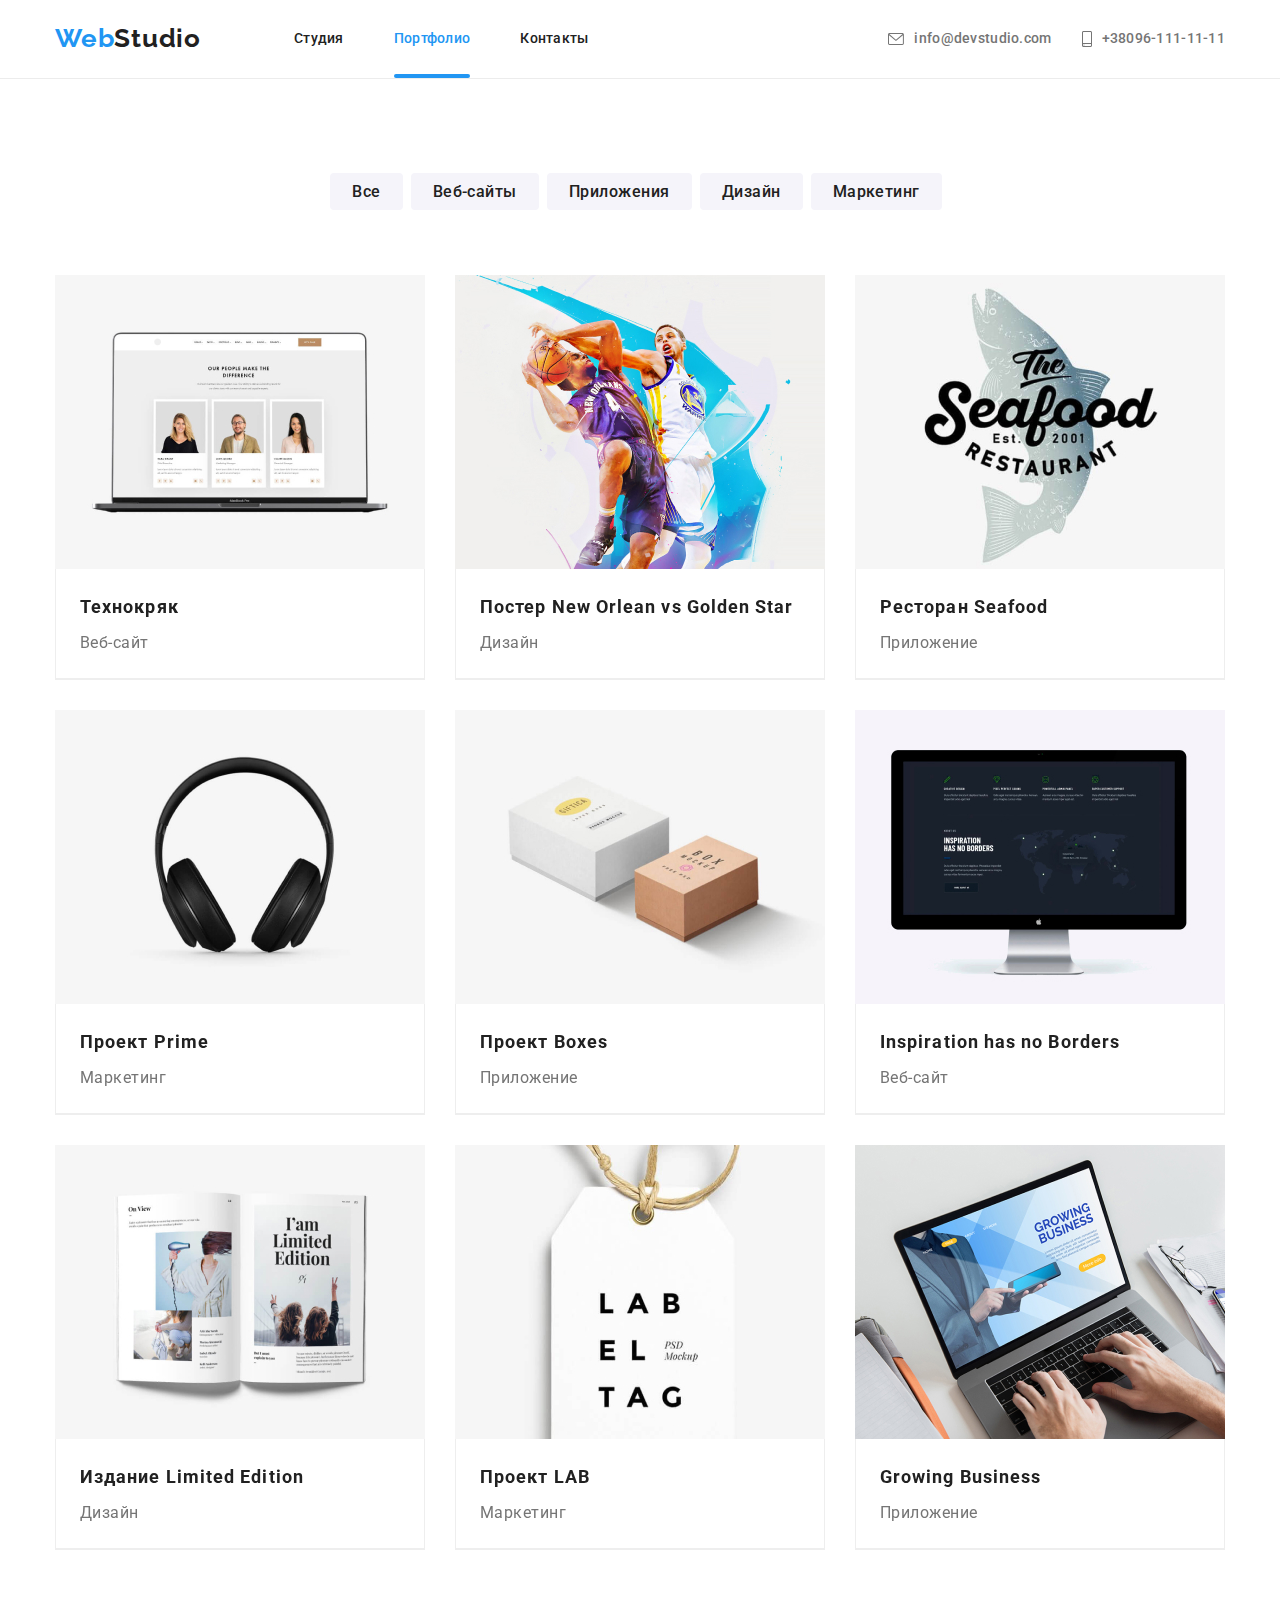
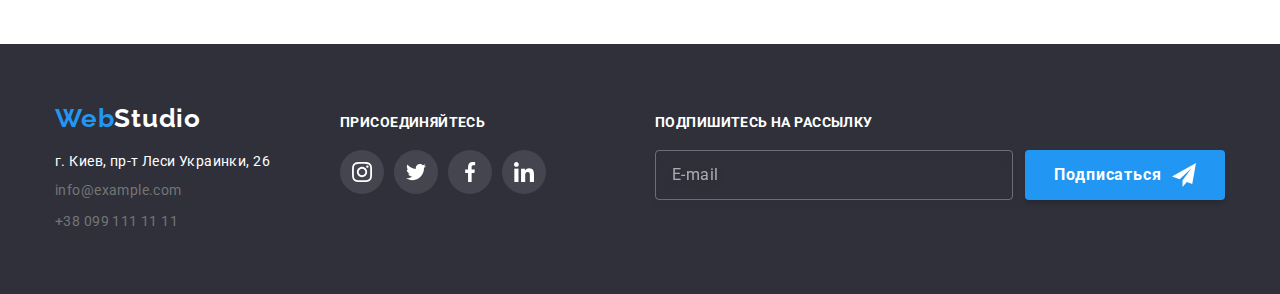
==== commit 588fe647: "ДЗ.8.7" ====
--- a/portfolio.html
+++ b/portfolio.html
@@ -66,7 +66,6 @@
           <use href="./image/icons.svg#icon-menu"></use>
         </svg>
       </button>
-
       <div class="backdrop is-hidden" data-menu>
         <div class="mobile-menu">
           <button type="button" class="menu-close-btn" data-menu-close>
--- a/css/main.min.css
+++ b/css/main.min.css
@@ -1 +1 @@
-:root{--brand-color: #212121}.address__btn,.address__input::placeholder,.address__soc-link,.clients-link,.command-list__soc-link,.menu-metier__top-text,.menu-cntnt__box-icon,.flex{display:flex;justify-content:center;align-items:center}p,h1,h2,h3,h4,h5,h6{margin:0}.body{font-family:"Roboto",sans-serif,Arial;color:#757575}ol,ul{margin:0;padding-left:0}li{list-style:none}a{text-decoration:none}.image{display:block;width:100%;max-width:100%;height:auto}.visually-hidden{position:absolute;white-space:nowrap;width:1px;height:1px;overflow:hidden;border:0;padding:0;clip-path:inset(50%);clip:rect(0 0 0 0);margin:-1px}.container{margin:0 auto;width:100%;padding-left:15px;padding-right:15px}@media screen and (min-width: 480px){.container{max-width:480px}}@media screen and (min-width: 768px){.container{max-width:768px}}@media screen and (min-width: 1200px){.container{max-width:1200px}}.header-line{border-bottom:1px solid #ececec;left:0px;top:0px}.header{background-color:#fff;border-bottom:1px solid #ececec;left:0px;top:0px}.title__logo{text-decoration:none;color:var(--brand-color);font-family:"Raleway";font-weight:700;font-size:24px;line-height:1.2;letter-spacing:.03em}@media screen and (min-width: 480px){.title__logo{padding-top:16px;padding-bottom:16px}}@media screen and (min-width: 768px){.title__logo{padding-top:24px;padding-bottom:25px}}@media screen and (min-width: 1200px){.title__logo{font-weight:700;font-size:26px;line-height:1.1;letter-spacing:.03em}}.title__logo-web{color:#2196f3}.title__logo-studio{color:var(--brand-color)}.title{display:flex}.menu{display:none}@media screen and (min-width: 768px){.menu{display:flex;margin-left:88px;align-items:center}}@media screen and (min-width: 1200px){.menu{display:flex;align-items:center;margin-left:93px}}@media screen and (min-width: 768px){.menu__item{margin-right:50px}}@media screen and (min-width: 768px){.header .container{display:flex;justify-content:space-between;align-items:center}}@media screen and (min-width: 1200px){.header .container{display:flex;align-items:center}}.menu__link{color:var(--brand-color);font-weight:500;font-size:14px;line-height:1.1;letter-spacing:.02em;text-decoration:none;padding:31px 0;position:relative;transition:color 250ms cubic-bezier(0.4, 0, 0.2, 1)}.menu__link:hover,.menu__link:focus{color:#2196f3}.current::after{content:"";display:block;height:4px;background-color:#2196f3;border-radius:2px;width:100%;position:absolute;bottom:0}.menu .menu__link.current{color:#2196f3}.connect__link-cnct{display:none;margin-left:auto}.connect{display:none}@media screen and (min-width: 480px){.connect{display:none}}@media screen and (min-width: 768px){.connect{display:flex;flex-wrap:wrap}}@media screen and (min-width: 1200px){.connect{display:flex;align-items:center}}.connect__link-mail{display:flex;align-items:center;color:#757575;font-weight:500;font-size:14px;line-height:1.1;letter-spacing:.02em;text-decoration:none;transition:color 250ms cubic-bezier(0.4, 0, 0.2, 1)}.connect__link-mail:hover,.connect__link-mail:focus{color:#2196f3}@media screen and (min-width: 768px){.connect__link-mail{margin-bottom:10px}}@media screen and (min-width: 1200px){.connect__link-mail{margin-right:30px;margin-bottom:0}}.connect__icon{transition:fill 250ms cubic-bezier(0.4, 0, 0.2, 1)}.connect__link-mail:hover .connect__icon,.connect__link-mail:focus .connect__icon{fill:#2196f3}.connect__link-tel{display:flex;align-items:center;margin:0;color:#757575;font-weight:500;font-size:14px;line-height:1.1;letter-spacing:.02em;text-decoration:none;transition:color 250ms cubic-bezier(0.4, 0, 0.2, 1)}.connect__link-tel:hover,.connect__link-tel:focus{color:#2196f3}.connect__icon{fill:#757575;margin-right:10px}.connect__link-tel:hover .connect__icon,.connect__link-tel:focus .connect__icon{fill:#2196f3}.hero-btn{color:#fff;background-color:#2196f3;min-width:200px;font-weight:700;font-size:16px;line-height:1.8;letter-spacing:.06em;cursor:pointer;display:flex;font-family:inherit;padding:10px 32px;border:1px rgba(0,0,0,0);border-radius:4px;transition:background-color 250ms cubic-bezier(0.4, 0, 0.2, 1)}.hero-btn:hover,.hero-btn:focus{background-color:#188ce8}.flex{flex-direction:column}.hero{background-color:#2f303a;padding:200px 0;background-image:linear-gradient(rgba(47, 48, 58, 0.4), rgba(47, 48, 58, 0.4)),url(../image/hero.jpg);background-repeat:no-repeat;background-position:center;max-width:1600px;margin:0 auto}.hero-caption{color:#fff;font-weight:900;font-size:24px;line-height:1.7;letter-spacing:.06em;text-align:center;text-transform:uppercase;width:100%;margin-bottom:30px}@media screen and (min-width: 768px){.hero-caption{font-weight:900;font-size:26px;line-height:1.6;letter-spacing:.06em;width:360px}}@media screen and (min-width: 1200px){.hero-caption{margin-left:452px;margin-right:452px}}.content{padding-top:60px;padding-bottom:60px}@media screen and (min-width: 1200px){.content{padding-top:94px;padding-bottom:94px}}@media screen and (min-width: 768px){.menu-cntnt__item{width:calc((100% - 90px)/2)}}.menu-cntnt{display:flex;flex-wrap:wrap;justify-content:center;gap:30px}@media screen and (min-width: 1200px){.menu-cntnt{flex-wrap:nowrap;justify-content:space-between}}.menu-cntnt__box-icon{background-color:#f5f4fa;margin-bottom:30px;border-radius:4px;height:120px}.menu-cntnt__caption{color:var(--brand-color);font-weight:700;font-size:14px;line-height:1;letter-spacing:.03em;text-transform:uppercase;margin-bottom:10px;text-align:center}@media screen and (min-width: 768px){.menu-cntnt__caption{text-align:start}}.menu-cntnt__text{font-weight:400;font-size:14px;line-height:1.7;letter-spacing:.03em;width:100%}@media screen and (max-width: 1199px){.emplom-hidden{display:none}}.employment{padding-bottom:94px}.menu-metier{display:flex;flex-wrap:wrap;gap:30px}.menu-metier__item{position:relative;width:calc((100% - 60px)/3)}.employment-caption{color:var(--brand-color);font-weight:700;font-size:36px;line-height:1.1;letter-spacing:.03em;text-align:center;margin-bottom:50px}.menu-metier__top-text{position:absolute;bottom:0;font-weight:700;font-size:14px;line-height:1.1;letter-spacing:.03em;text-transform:uppercase;color:#fff;background:rgba(47,48,58,.8);width:100%;height:70px}.container{padding-top:0;padding-bottom:0}.team{padding-top:60px;padding-bottom:60px;background-color:#f5f4fa}@media screen and (min-width: 1200px){.team{padding-top:94px;padding-bottom:94px}}.team-caption{color:var(--brand-color);font-weight:700;font-size:36px;line-height:1.1;letter-spacing:.03em;text-align:center;margin-bottom:30px}.command-list{display:flex;flex-wrap:wrap;justify-content:center;gap:30px}@media screen and (min-width: 1200px){.command-list{flex-wrap:nowrap;justify-content:space-between}}.command-list__item{text-align:center;box-shadow:0px 1px 3px rgba(0,0,0,.12),0px 1px 1px rgba(0,0,0,.14),0px 2px 1px rgba(0,0,0,.2);border-radius:0px 0px 4px 4px;background-color:#fff}@media screen and (min-width: 768px){.command-list__item{width:calc((100% - 90px)/2)}}.command-list__name{color:var(--brand-color);font-weight:500;font-size:16px;line-height:1.1;letter-spacing:.03em;margin-top:30px;margin-bottom:11px}.command-list__text{font-weight:400;font-size:16px;line-height:1.1;letter-spacing:.03em;margin-bottom:16px}.command-list__soc-list{display:flex;justify-content:center;padding-bottom:30px}.command-list__soc-item{width:44px;height:44px;margin-left:10px}.command-list__soc-item:first-child{margin-left:0}.command-list__soc-link{width:100%;height:100%;border-radius:50px;transition:background-color 250ms cubic-bezier(0.4, 0, 0.2, 1)}.command-list__soc-link:hover,.command-list__soc-link:focus{background-color:#2196f3}.command-list__soc-icon{fill:#afb1b8;transition:fill 250ms cubic-bezier(0.4, 0, 0.2, 1)}.command-list__soc-link:hover .command-list__soc-icon,.command-list__soc-link:focus .command-list__soc-icon{fill:#fff}.clients{padding-top:60px;padding-bottom:60px}@media screen and (min-width: 1200px){.clients{padding-top:94px;padding-bottom:94px}}.clients-title{text-align:center;font-size:28px;letter-spacing:.03em;color:var(--brand-color);margin-bottom:30px;line-height:1.1}.clients-list{display:flex;justify-content:center;flex-wrap:wrap;gap:30px}@media screen and (min-width: 1200px){.clients-list{flex-wrap:nowrap;justify-content:space-between}}.clients-item{height:92px}@media screen and (min-width: 480px){.clients-item{width:calc((100% - 30px)/2)}}@media screen and (min-width: 768px){.clients-item{width:calc((100% - 120px)/3)}}.clients-link{width:100%;height:100%;border-radius:4px;border:1px solid #afb1b8;transition:border-color 250ms cubic-bezier(0.4, 0, 0.2, 1)}.clients-link:hover,.clients-link:focus{border-color:#2196f3}.clients-icon{fill:#afb1b8;transition:fill 250ms cubic-bezier(0.4, 0, 0.2, 1)}.clients-link:hover .clients-icon,.clients-link:focus .clients-icon{fill:#2196f3}@media screen and (max-width: 767px){.footers{display:flex;flex-direction:column;justify-content:center}}@media screen and (min-width: 1200px){.footers{display:flex;align-items:baseline;justify-content:space-between}}@media screen and (min-width: 768px){.footer-class{display:flex;justify-content:space-around;align-items:baseline;margin-bottom:60px}}@media screen and (min-width: 1200px){.footer-class{display:flex;align-items:baseline;margin-bottom:0}}.address__logo-nav{text-decoration:none;color:var(--brand-color);font-family:"Raleway";font-weight:700;font-size:24px;line-height:1.1;letter-spacing:.03em;margin-bottom:20px;display:block}@media screen and (max-width: 1199px){.address__logo-nav{text-align:center}}@media screen and (min-width: 1200px){.address__logo-nav{font-weight:700;font-size:26px;line-height:1.1;letter-spacing:.03em}}@media screen and (min-width: 1200px){.address{margin-right:70px}}.address__address{display:flex;width:100%;justify-content:center}@media screen and (max-width: 1199px){.address__address{text-align:center}}@media screen and (max-width: 768px){.address__address{margin-bottom:60px}}.footer{background-color:#2f303a;padding:60px 0 60px 0}.address__logo-web{color:#2196f3}.address__logo-studio{color:#fff}.address__item:not(:last-child){margin-bottom:8px}.address__adds{color:#fff;font-weight:400;font-size:14px;line-height:1.1;letter-spacing:.03em;font-style:normal;text-decoration:none;transition:color 250ms cubic-bezier(0.4, 0, 0.2, 1)}.address__adds:hover,.address__adds:focus{color:#2196f3}.address__link-mail{color:#757575;font-weight:400;font-size:14px;line-height:1.7;letter-spacing:.03em;font-style:normal;text-decoration:none;transition:color 250ms cubic-bezier(0.4, 0, 0.2, 1)}.address__link-mail:hover,.address__link-mail:focus{color:#2196f3}.address__link-tel{color:#757575;font-weight:400;font-size:14px;line-height:1.7;letter-spacing:.03em;font-style:normal;text-decoration:none;transition:color 250ms cubic-bezier(0.4, 0, 0.2, 1)}.address__link-tel:hover,.address__link-tel:focus{color:#2196f3}@media screen and (max-width: 768px){.address__soc-content{margin-bottom:60px}}.address__soc-list{display:flex;flex-wrap:wrap;gap:10px;justify-content:center}.address__text{font-weight:700;font-size:14px;line-height:1.1;letter-spacing:.03em;text-transform:uppercase;color:#fff;margin-bottom:20px}@media screen and (max-width: 1199px){.address__text{text-align:center}}.address__soc-link{border-radius:50px;background:rgba(255,255,255,.1);fill:#fff;width:44px;height:44px;transition:background-color 250ms cubic-bezier(0.4, 0, 0.2, 1)}.address__soc-link:hover,.address__soc-link:focus{background-color:#2196f3}@media screen and (min-width: 1200px){.address__sub{margin-left:93px}}@media screen and (max-width: 1199px){.address__span{display:flex;flex-direction:column;align-items:center}}@media screen and (min-width: 1200px){.address__span{display:flex}}.address__label{display:block;top:0;left:0;font-weight:700;font-size:14px;line-height:1.1;letter-spacing:.03em;text-transform:uppercase;color:#fff;margin-bottom:20px}@media screen and (max-width: 1199px){.address__label{text-align:center}}.address__input{width:100%;height:50px;background-color:rgba(0,0,0,0);outline:none;border:1px solid rgba(255,255,255,.3);filter:drop-shadow(0px 4px 4px rgba(0, 0, 0, 0.15));border-radius:4px;padding:15px 0 15px 16px;color:#fff}@media screen and (max-width: 1199px){.address__input{max-width:450px;margin-bottom:20px}}@media screen and (min-width: 1200px){.address__input{width:358px;margin-right:12px}}.address__input:focus{border:1px solid #2196f3;filter:drop-shadow(0px 4px 4px rgba(0, 0, 0, 0.15));transition:border 250ms cubic-bezier(0.4, 0, 0.2, 1)}.address__input::placeholder{font-weight:400;font-size:16px;line-height:1.2;letter-spacing:.03em;color:rgba(255,255,255,.6)}.address__btn{width:200px;height:50px;background:#2196f3;box-shadow:0px 4px 4px rgba(0,0,0,.15);border-radius:4px;border:none;font-weight:700;font-size:16px;line-height:1.8;letter-spacing:.06em;color:#fff;cursor:pointer}.address__icon-plane{margin-left:10px}.mobile-icon:hover,.mobile-icon:focus{fill:#2196f3}.menu-open-btn{position:absolute;top:0;right:0;background-color:rgba(0,0,0,0);border:none;display:inline-flex;margin-left:auto;padding-top:10px;padding-right:15px;cursor:pointer;transition:fill 250ms cubic-bezier(0.4, 0, 0.2, 1)}.menu-open-btn:hover,.menu-open-btn:focus{fill:#2196f3}@media screen and (min-width: 768px){.menu-open-btn{display:none}}.mobile-menu{position:fixed;z-index:2;background:#fff;top:0;left:0;width:100vw;height:100vh;padding-top:48px;padding-bottom:48px;padding-left:40px;display:flex;flex-direction:column;justify-content:space-between;overflow:auto;background-color:#fff}.menu-close-btn{position:absolute;top:0;right:0;padding-top:10px;padding-right:15px;background-color:rgba(0,0,0,0);border:none;cursor:pointer}.mob-menu__link{font-weight:500;font-size:40px;line-height:1.2;letter-spacing:.02em;color:var(--brand-color)}.mob-menu .mob-menu__link.mob-current{color:#2196f3}.mob-menu__item:not(:last-child){margin-bottom:32px}.mob-menu-social__list{display:flex}.mob-menu-social__link{color:#2196f3;border-right:1px solid rgba(33,33,33,.2);transform:rotate(90deg);margin-right:10px;padding-right:10px}.menu__linked{border:none}.mob-menu__item-connect:not(:last-child){padding-bottom:32px}.mob-menu__link-tel{font-weight:500;font-size:34px;line-height:1.2;letter-spacing:.02em;color:#757575;cursor:pointer;transition:color 250ms cubic-bezier(0.4, 0, 0.2, 1)}.mob-menu__link-tel:hover,.mob-menu__link-tel:focus{color:#2196f3}.mob-menu__link-mail{font-weight:500;font-size:24px;line-height:1.1;letter-spacing:.02em;color:#757575;cursor:pointer;transition:color 250ms cubic-bezier(0.4, 0, 0.2, 1)}.mob-menu__link-mail:hover,.mob-menu__link-mail:focus{color:#2196f3}.categories{display:flex;flex-wrap:wrap}@media screen and (max-width: 767px){.categories{padding-top:60px;padding-bottom:40px}}@media screen and (max-width: 1199px){.categories{padding-top:60px;padding-bottom:30px}}@media screen and (min-width: 1200px){.categories{padding-top:94px;padding-bottom:50px}}@media screen and (min-width: 768px){.categories{justify-content:center}}.categories__item{margin-right:8px;margin-bottom:15px}.categories__btn{display:flex;padding:6px 22px 6px 22px;color:var(--brand-color);background-color:#f5f4fa;cursor:pointer;font-weight:500;font-size:16px;line-height:1.6;letter-spacing:.03em;font-family:inherit;border-radius:4px;border:1px rgba(0,0,0,0);transition:color 250ms cubic-bezier(0.4, 0, 0.2, 1),background-color 250ms cubic-bezier(0.4, 0, 0.2, 1),box-shadow 250ms cubic-bezier(0.4, 0, 0.2, 1)}.categories__btn:hover,.categories__btn:focus{color:#fff;background-color:#2196f3;box-shadow:0px 3px 1px rgba(0,0,0,.1),0px 1px 2px rgba(0,0,0,.08),0px 2px 2px rgba(0,0,0,.12)}.scroll{display:flex;flex-wrap:wrap;gap:30px}@media screen and (min-width: 480px){.scroll{padding-bottom:60px}}@media screen and (min-width: 1200px){.scroll{padding-bottom:94px}}.scroll-item{border-bottom:#eee solid 1px}@media screen and (min-width: 768px){.scroll-item{width:calc((100% - 60px)/2)}}@media screen and (min-width: 1200px){.scroll-item{width:calc((100% - 60px)/3)}}.scroll-link{display:block;position:relative;transition:background-color 250ms cubic-bezier(0.4, 0, 0.2, 1),box-shadow 250ms cubic-bezier(0.4, 0, 0.2, 1)}.scroll-link:hover,.scroll-link:focus{background-color:#fff;box-shadow:0px 1px 1px rgba(0,0,0,.12),0px 4px 4px rgba(0,0,0,.06),1px 4px 6px rgba(0,0,0,.16)}.scroll-link:hover .category-top-text{transform:translateY(0)}.scroll-caption{color:var(--brand-color);font-weight:700;font-size:18px;line-height:2;letter-spacing:.06em;text-decoration:none;margin-bottom:4px}.scroll-text{font-weight:400;font-size:16px;line-height:1.8;letter-spacing:.03em;text-decoration:none;color:#757575}.text{padding:20px 24px;border-bottom:1px solid #eee;border-left:#eee solid 1px;border-right:#eee solid 1px}@media(min-width: 768px)and (max-width: 1199px){.first{padding-bottom:36px}}.img-top-text{position:relative;overflow:hidden;pointer-events:none}.category-top-text{position:absolute;top:0;left:0;width:100%;height:100%;padding:63px 24px;transform:translateY(101%);transition:transform 250ms cubic-bezier(0.4, 0, 0.2, 1);font-weight:400;font-size:18px;line-height:1.5;letter-spacing:.03em;color:#fff;background:rgba(33,150,243,.9)}.backdrop{position:fixed;top:0;left:0;width:100%;height:100%;background:rgba(0,0,0,.2);transition:opacity 250ms linear,visibility 250ms linear}.backdrop.is-hidden{opacity:0;pointer-events:none}.backdrop.is-hidden .modal{transform:translate(-50%, -50%) scale(0)}.modal{position:absolute;top:50%;left:50%;transform:translate(-50%, -50%) scale(1);background:#fff;box-shadow:0px 1px 3px rgba(0,0,0,.12),0px 1px 1px rgba(0,0,0,.14),0px 2px 1px rgba(0,0,0,.2);border-radius:4px;transition:transform 250ms linear;padding:40px}@media screen and (min-width: 480px){.modal{width:450px;height:609px}}@media screen and (min-width: 1200px){.modal{width:528px;height:581px}}@media screen and (min-width: 480px){.close{position:absolute;top:8px;right:8px;display:flex;justify-content:center;text-align:center;padding:6px;border-radius:50%;border:1px solid rgba(0,0,0,.1);background:#fff;cursor:pointer;transition:fill 250ms cubic-bezier(0.4, 0, 0.2, 1)}.close:hover,.close:focus{fill:#2196f3}}.modal-title{font-size:20px;line-height:1.15;text-align:center;letter-spacing:.03em;color:#212121;font-weight:700;margin-bottom:12px}.modal-input{width:100%;height:40px;border:1px solid rgba(33,33,33,.2);border-radius:4px;background-color:rgba(0,0,0,0);outline:none;padding:12px 0 12px 42px;transition:border-color 250ms cubic-bezier(0.4, 0, 0.2, 1)}.modal-input:focus{border-color:#2196f3}.modal-input:focus+.input-icon{fill:#2196f3}.modal-field{margin-bottom:10px}.modal-field:nth-child(5){margin-bottom:20px}.input-icon{position:absolute;top:50%;left:12px;transform:translateY(-50%);transition:fill 250ms cubic-bezier(0.4, 0, 0.2, 1)}.modal-label{display:block;font-weight:400;font-size:12px;line-height:1.1666666667;letter-spacing:.01em;margin-bottom:4px}.modal-label-comment{display:block;font-weight:400;font-size:12px;line-height:1.1666666667;letter-spacing:.01em;margin-bottom:4px}.input-block{position:relative}.modal-area{display:block;width:100%;height:120px;resize:none;border:1px solid rgba(33,33,33,.2);border-radius:4px;outline:none;padding:12px 16px;transition:border-color 250ms cubic-bezier(0.4, 0, 0.2, 1)}.modal-area:focus{border-color:#2196f3}::placeholder{font-weight:400;font-size:12px;line-height:1.1666666667;letter-spacing:.01em;color:rgba(117,117,117,.5)}.send-btn{display:block;margin:0 auto;width:200px;height:50px;font-weight:700;font-size:16px;line-height:1.875;letter-spacing:.06em;color:#fff;border:rgba(0,0,0,0);background-color:#188ce8;box-shadow:0px 4px 4px rgba(0,0,0,.15);border-radius:4px;cursor:pointer}.check-text{display:block;font-weight:400;line-height:1.7142857143;letter-spacing:.03em;color:#757575;justify-content:center;display:flex;align-items:center}.check-text a{text-decoration-line:underline;color:#2196f3}.check-text span{display:flex;justify-content:center;align-items:center;width:16px;height:15px;border:1px solid #212121;margin-right:7px;border-radius:2px}@media screen and (min-width: 480px){.check-text{font-size:12px}}@media screen and (min-width: 1200px){.check-text{font-size:14px}}.icon-check{fill:rgba(0,0,0,0)}.input-check:checked+.check-text span{background-color:#2196f3;border:none}.input-check:checked+.check-text .icon-check{fill:#fff}.modal-check-box{margin-bottom:30px}/*# sourceMappingURL=main.min.css.map */+:root{--brand-color: #212121}.address__btn,.address__input::placeholder,.address__soc-link,.clients-link,.command-list__soc-link,.menu-metier__top-text,.menu-cntnt__box-icon,.flex{display:flex;justify-content:center;align-items:center}p,h1,h2,h3,h4,h5,h6{margin:0}.body{font-family:"Roboto",sans-serif,Arial;color:#757575}ol,ul{margin:0;padding-left:0}li{list-style:none}a{text-decoration:none}.image{display:block;width:100%;max-width:100%;height:auto}.visually-hidden{position:absolute;white-space:nowrap;width:1px;height:1px;overflow:hidden;border:0;padding:0;clip-path:inset(50%);clip:rect(0 0 0 0);margin:-1px}.container{margin:0 auto;width:100%;padding-left:15px;padding-right:15px}@media screen and (min-width: 480px){.container{max-width:480px}}@media screen and (min-width: 768px){.container{max-width:768px}}@media screen and (min-width: 1200px){.container{max-width:1200px}}.header-line{border-bottom:1px solid #ececec;left:0px;top:0px}.header{background-color:#fff;border-bottom:1px solid #ececec;left:0px;top:0px}.title__logo{text-decoration:none;color:var(--brand-color);font-family:"Raleway";font-weight:700;font-size:24px;line-height:1.2;letter-spacing:.03em}@media screen and (min-width: 1200px){.title__logo{font-weight:700;font-size:26px;line-height:1.1;letter-spacing:.03em}}.title__logo-web{color:#2196f3}.title__logo-studio{color:var(--brand-color)}.title{padding-top:16px;padding-bottom:16px;display:flex}@media screen and (min-width: 768px){.title{padding-top:24px;padding-bottom:25px}}.menu{display:none}@media screen and (min-width: 768px){.menu{display:flex;margin-left:88px;align-items:center}}@media screen and (min-width: 1200px){.menu{display:flex;align-items:center;margin-left:93px}}@media screen and (min-width: 768px){.menu__item{margin-right:50px}}@media screen and (min-width: 768px){.header .container{display:flex;justify-content:space-between;align-items:center}}@media screen and (min-width: 1200px){.header .container{display:flex;align-items:center}}.menu__link{color:var(--brand-color);font-weight:500;font-size:14px;line-height:1.1;letter-spacing:.02em;text-decoration:none;padding:32px 0;position:relative;transition:color 250ms cubic-bezier(0.4, 0, 0.2, 1)}.menu__link:hover,.menu__link:focus{color:#2196f3}.current::after{content:"";display:block;height:4px;background-color:#2196f3;border-radius:2px;width:100%;position:absolute;bottom:0}.menu .menu__link.current{color:#2196f3}.connect__link-cnct{display:none;margin-left:auto}.connect{display:none}@media screen and (min-width: 480px){.connect{display:none}}@media screen and (min-width: 768px){.connect{display:flex;flex-wrap:wrap}}@media screen and (min-width: 1200px){.connect{display:flex;align-items:center}}.connect__link-mail{display:flex;align-items:center;color:#757575;font-weight:500;font-size:14px;line-height:1.1;letter-spacing:.02em;text-decoration:none;transition:color 250ms cubic-bezier(0.4, 0, 0.2, 1)}.connect__link-mail:hover,.connect__link-mail:focus{color:#2196f3}@media screen and (min-width: 768px){.connect__link-mail{margin-bottom:10px}}@media screen and (min-width: 1200px){.connect__link-mail{margin-right:30px;margin-bottom:0}}.connect__icon{transition:fill 250ms cubic-bezier(0.4, 0, 0.2, 1)}.connect__link-mail:hover .connect__icon,.connect__link-mail:focus .connect__icon{fill:#2196f3}.connect__link-tel{display:flex;align-items:center;margin:0;color:#757575;font-weight:500;font-size:14px;line-height:1.1;letter-spacing:.02em;text-decoration:none;transition:color 250ms cubic-bezier(0.4, 0, 0.2, 1)}.connect__link-tel:hover,.connect__link-tel:focus{color:#2196f3}.connect__icon{fill:#757575;margin-right:10px}.connect__link-tel:hover .connect__icon,.connect__link-tel:focus .connect__icon{fill:#2196f3}.hero-btn{color:#fff;background-color:#2196f3;min-width:200px;font-weight:700;font-size:16px;line-height:1.8;letter-spacing:.06em;cursor:pointer;display:flex;font-family:inherit;padding:10px 32px;border:1px rgba(0,0,0,0);border-radius:4px;transition:background-color 250ms cubic-bezier(0.4, 0, 0.2, 1)}.hero-btn:hover,.hero-btn:focus{background-color:#188ce8}.flex{flex-direction:column}.hero{background-color:#2f303a;padding:200px 0;background-image:linear-gradient(rgba(47, 48, 58, 0.4), rgba(47, 48, 58, 0.4)),url(../image/hero.jpg);background-repeat:no-repeat;background-position:center;max-width:1600px;margin:0 auto}.hero-caption{color:#fff;font-weight:900;font-size:24px;line-height:1.7;letter-spacing:.06em;text-align:center;text-transform:uppercase;width:100%;margin-bottom:30px}@media screen and (min-width: 768px){.hero-caption{font-weight:900;font-size:26px;line-height:1.6;letter-spacing:.06em;width:360px}}@media screen and (min-width: 1200px){.hero-caption{margin-left:452px;margin-right:452px}}.content{padding-top:60px;padding-bottom:60px}@media screen and (min-width: 1200px){.content{padding-top:94px;padding-bottom:94px}}@media screen and (min-width: 768px){.menu-cntnt__item{width:calc((100% - 90px)/2)}}.menu-cntnt{display:flex;flex-wrap:wrap;justify-content:center;gap:30px}@media screen and (min-width: 1200px){.menu-cntnt{flex-wrap:nowrap;justify-content:space-between}}.menu-cntnt__box-icon{background-color:#f5f4fa;margin-bottom:30px;border-radius:4px;height:120px}.menu-cntnt__caption{color:var(--brand-color);font-weight:700;font-size:14px;line-height:1;letter-spacing:.03em;text-transform:uppercase;margin-bottom:10px;text-align:center}@media screen and (min-width: 768px){.menu-cntnt__caption{text-align:start}}.menu-cntnt__text{font-weight:400;font-size:14px;line-height:1.7;letter-spacing:.03em;width:100%}@media screen and (max-width: 1199px){.emplom-hidden{display:none}}.employment{padding-bottom:94px}.menu-metier{display:flex;flex-wrap:wrap;gap:30px}.menu-metier__item{position:relative;width:calc((100% - 60px)/3)}.employment-caption{color:var(--brand-color);font-weight:700;font-size:36px;line-height:1.1;letter-spacing:.03em;text-align:center;margin-bottom:50px}.menu-metier__top-text{position:absolute;bottom:0;font-weight:700;font-size:14px;line-height:1.1;letter-spacing:.03em;text-transform:uppercase;color:#fff;background:rgba(47,48,58,.8);width:100%;height:70px}.container{padding-top:0;padding-bottom:0}.team{padding-top:60px;padding-bottom:60px;background-color:#f5f4fa}@media screen and (min-width: 1200px){.team{padding-top:94px;padding-bottom:94px}}.team-caption{color:var(--brand-color);font-weight:700;font-size:36px;line-height:1.1;letter-spacing:.03em;text-align:center;margin-bottom:30px}.command-list{display:flex;flex-wrap:wrap;justify-content:center;gap:30px}@media screen and (min-width: 1200px){.command-list{flex-wrap:nowrap;justify-content:space-between}}.command-list__item{text-align:center;box-shadow:0px 1px 3px rgba(0,0,0,.12),0px 1px 1px rgba(0,0,0,.14),0px 2px 1px rgba(0,0,0,.2);border-radius:0px 0px 4px 4px;background-color:#fff}@media screen and (min-width: 768px){.command-list__item{width:calc((100% - 90px)/2)}}.command-list__name{color:var(--brand-color);font-weight:500;font-size:16px;line-height:1.1;letter-spacing:.03em;margin-top:30px;margin-bottom:11px}.command-list__text{font-weight:400;font-size:16px;line-height:1.1;letter-spacing:.03em;margin-bottom:16px}.command-list__soc-list{display:flex;justify-content:center;padding-bottom:30px}.command-list__soc-item{width:44px;height:44px;margin-left:10px}.command-list__soc-item:first-child{margin-left:0}.command-list__soc-link{width:100%;height:100%;border-radius:50px;transition:background-color 250ms cubic-bezier(0.4, 0, 0.2, 1)}.command-list__soc-link:hover,.command-list__soc-link:focus{background-color:#2196f3}.command-list__soc-icon{fill:#afb1b8;transition:fill 250ms cubic-bezier(0.4, 0, 0.2, 1)}.command-list__soc-link:hover .command-list__soc-icon,.command-list__soc-link:focus .command-list__soc-icon{fill:#fff}.clients{padding-top:60px;padding-bottom:60px}@media screen and (min-width: 1200px){.clients{padding-top:94px;padding-bottom:94px}}.clients-title{text-align:center;font-size:28px;letter-spacing:.03em;color:var(--brand-color);margin-bottom:30px;line-height:1.1}.clients-list{display:flex;justify-content:center;flex-wrap:wrap;gap:30px}@media screen and (min-width: 1200px){.clients-list{flex-wrap:nowrap;justify-content:space-between}}.clients-item{height:92px}@media screen and (min-width: 480px){.clients-item{width:calc((100% - 30px)/2)}}@media screen and (min-width: 768px){.clients-item{width:calc((100% - 120px)/3)}}.clients-link{width:100%;height:100%;border-radius:4px;border:1px solid #afb1b8;transition:border-color 250ms cubic-bezier(0.4, 0, 0.2, 1)}.clients-link:hover,.clients-link:focus{border-color:#2196f3}.clients-icon{fill:#afb1b8;transition:fill 250ms cubic-bezier(0.4, 0, 0.2, 1)}.clients-link:hover .clients-icon,.clients-link:focus .clients-icon{fill:#2196f3}@media screen and (max-width: 767px){.footers{display:flex;flex-direction:column;justify-content:center}}@media screen and (min-width: 1200px){.footers{display:flex;align-items:baseline;justify-content:space-between}}@media screen and (min-width: 768px){.footer-class{display:flex;justify-content:space-around;align-items:baseline;margin-bottom:60px}}@media screen and (min-width: 1200px){.footer-class{display:flex;align-items:baseline;margin-bottom:0}}.address__logo-nav{text-decoration:none;color:var(--brand-color);font-family:"Raleway";font-weight:700;font-size:24px;line-height:1.1;letter-spacing:.03em;margin-bottom:20px;display:block}@media screen and (max-width: 1199px){.address__logo-nav{text-align:center}}@media screen and (min-width: 1200px){.address__logo-nav{font-weight:700;font-size:26px;line-height:1.1;letter-spacing:.03em}}@media screen and (min-width: 1200px){.address{margin-right:70px}}.address__address{display:flex;width:100%;justify-content:center}@media screen and (max-width: 1199px){.address__address{text-align:center}}@media screen and (max-width: 768px){.address__address{margin-bottom:60px}}.footer{background-color:#2f303a;padding:60px 0 60px 0}.address__logo-web{color:#2196f3}.address__logo-studio{color:#fff}.address__item:not(:last-child){margin-bottom:8px}.address__adds{color:#fff;font-weight:400;font-size:14px;line-height:1.1;letter-spacing:.03em;font-style:normal;text-decoration:none;transition:color 250ms cubic-bezier(0.4, 0, 0.2, 1)}.address__adds:hover,.address__adds:focus{color:#2196f3}.address__link-mail{color:#757575;font-weight:400;font-size:14px;line-height:1.7;letter-spacing:.03em;font-style:normal;text-decoration:none;transition:color 250ms cubic-bezier(0.4, 0, 0.2, 1)}.address__link-mail:hover,.address__link-mail:focus{color:#2196f3}.address__link-tel{color:#757575;font-weight:400;font-size:14px;line-height:1.7;letter-spacing:.03em;font-style:normal;text-decoration:none;transition:color 250ms cubic-bezier(0.4, 0, 0.2, 1)}.address__link-tel:hover,.address__link-tel:focus{color:#2196f3}@media screen and (max-width: 768px){.address__soc-content{margin-bottom:60px}}.address__soc-list{display:flex;flex-wrap:wrap;gap:10px;justify-content:center}.address__text{font-weight:700;font-size:14px;line-height:1.1;letter-spacing:.03em;text-transform:uppercase;color:#fff;margin-bottom:20px}@media screen and (max-width: 1199px){.address__text{text-align:center}}.address__soc-link{border-radius:50px;background:rgba(255,255,255,.1);fill:#fff;width:44px;height:44px;transition:background-color 250ms cubic-bezier(0.4, 0, 0.2, 1)}.address__soc-link:hover,.address__soc-link:focus{background-color:#2196f3}@media screen and (min-width: 1200px){.address__sub{margin-left:93px}}@media screen and (max-width: 1199px){.address__span{display:flex;flex-direction:column;align-items:center}}@media screen and (min-width: 1200px){.address__span{display:flex}}.address__label{display:block;top:0;left:0;font-weight:700;font-size:14px;line-height:1.1;letter-spacing:.03em;text-transform:uppercase;color:#fff;margin-bottom:20px}@media screen and (max-width: 1199px){.address__label{text-align:center}}.address__input{width:100%;height:50px;background-color:rgba(0,0,0,0);outline:none;border:1px solid rgba(255,255,255,.3);filter:drop-shadow(0px 4px 4px rgba(0, 0, 0, 0.15));border-radius:4px;padding:15px 0 15px 16px;color:#fff}@media screen and (max-width: 1199px){.address__input{max-width:450px;margin-bottom:20px}}@media screen and (min-width: 1200px){.address__input{width:358px;margin-right:12px}}.address__input:focus{border:1px solid #2196f3;filter:drop-shadow(0px 4px 4px rgba(0, 0, 0, 0.15));transition:border 250ms cubic-bezier(0.4, 0, 0.2, 1)}.address__input::placeholder{font-weight:400;font-size:16px;line-height:1.2;letter-spacing:.03em;color:rgba(255,255,255,.6)}.address__btn{width:200px;height:50px;background:#2196f3;box-shadow:0px 4px 4px rgba(0,0,0,.15);border-radius:4px;border:none;font-weight:700;font-size:16px;line-height:1.8;letter-spacing:.06em;color:#fff;cursor:pointer}.address__icon-plane{margin-left:10px}.mobile-icon:hover,.mobile-icon:focus{fill:#2196f3}.menu-open-btn{position:absolute;top:0;right:0;background-color:rgba(0,0,0,0);border:none;display:inline-flex;margin-left:auto;padding-top:10px;padding-right:15px;cursor:pointer;transition:fill 250ms cubic-bezier(0.4, 0, 0.2, 1)}.menu-open-btn:hover,.menu-open-btn:focus{fill:#2196f3}@media screen and (min-width: 768px){.menu-open-btn{display:none}}.mobile-menu{position:fixed;z-index:2;background:#fff;top:0;left:0;width:100vw;height:100vh;padding-top:48px;padding-bottom:48px;padding-left:40px;display:flex;flex-direction:column;justify-content:space-between;overflow:auto;background-color:#fff}@media screen and (min-width: 768px){.mobile-menu{display:none}}.mobile-menu.is-hidden{opacity:0}.menu-close-btn{position:absolute;top:0;right:0;padding-top:10px;padding-right:15px;background-color:rgba(0,0,0,0);border:none;cursor:pointer}.mob-menu__link{font-weight:500;font-size:40px;line-height:1.2;letter-spacing:.02em;color:var(--brand-color)}.mob-menu .mob-menu__link.mob-current{color:#2196f3}.mob-menu__item:not(:last-child){margin-bottom:32px}.mob-menu-social__list{display:flex}.mob-menu-social__link{color:#2196f3;border-right:1px solid rgba(33,33,33,.2);transform:rotate(90deg);margin-right:10px;padding-right:10px}.menu__linked{border:none}.mob-menu__item-connect:not(:last-child){padding-bottom:32px}.mob-menu__link-tel{font-weight:500;font-size:34px;line-height:1.2;letter-spacing:.02em;color:#757575;cursor:pointer;transition:color 250ms cubic-bezier(0.4, 0, 0.2, 1)}.mob-menu__link-tel:hover,.mob-menu__link-tel:focus{color:#2196f3}.mob-menu__link-mail{font-weight:500;font-size:24px;line-height:1.1;letter-spacing:.02em;color:#757575;cursor:pointer;transition:color 250ms cubic-bezier(0.4, 0, 0.2, 1)}.mob-menu__link-mail:hover,.mob-menu__link-mail:focus{color:#2196f3}.categories{display:flex;flex-wrap:wrap}@media screen and (max-width: 767px){.categories{padding-top:60px;padding-bottom:40px}}@media screen and (max-width: 1199px){.categories{padding-top:60px;padding-bottom:30px}}@media screen and (min-width: 1200px){.categories{padding-top:94px;padding-bottom:50px}}@media screen and (min-width: 768px){.categories{justify-content:center}}.categories__item{margin-right:8px;margin-bottom:15px}.categories__btn{display:flex;padding:6px 22px 6px 22px;color:var(--brand-color);background-color:#f5f4fa;cursor:pointer;font-weight:500;font-size:16px;line-height:1.6;letter-spacing:.03em;font-family:inherit;border-radius:4px;border:1px rgba(0,0,0,0);transition:color 250ms cubic-bezier(0.4, 0, 0.2, 1),background-color 250ms cubic-bezier(0.4, 0, 0.2, 1),box-shadow 250ms cubic-bezier(0.4, 0, 0.2, 1)}.categories__btn:hover,.categories__btn:focus{color:#fff;background-color:#2196f3;box-shadow:0px 3px 1px rgba(0,0,0,.1),0px 1px 2px rgba(0,0,0,.08),0px 2px 2px rgba(0,0,0,.12)}.scroll{flex-wrap:wrap;gap:30px}@media screen and (min-width: 480px){.scroll{padding-bottom:30px}}@media screen and (min-width: 768px){.scroll{display:flex}}@media screen and (min-width: 1200px){.scroll{padding-bottom:94px}}.scroll-item{border-bottom:#eee solid 1px}@media screen and (max-width: 767px){.scroll-item{margin-bottom:30px}}@media screen and (min-width: 768px){.scroll-item{width:calc((100% - 60px)/2)}}@media screen and (min-width: 1200px){.scroll-item{width:calc((100% - 60px)/3)}}.scroll-link{display:block;position:relative;transition:background-color 250ms cubic-bezier(0.4, 0, 0.2, 1),box-shadow 250ms cubic-bezier(0.4, 0, 0.2, 1)}.scroll-link:hover,.scroll-link:focus{background-color:#fff;box-shadow:0px 1px 1px rgba(0,0,0,.12),0px 4px 4px rgba(0,0,0,.06),1px 4px 6px rgba(0,0,0,.16)}.scroll-link:hover .category-top-text{transform:translateY(0)}.scroll-caption{color:var(--brand-color);font-weight:700;font-size:18px;line-height:2;letter-spacing:.06em;text-decoration:none;margin-bottom:4px}.scroll-text{font-weight:400;font-size:16px;line-height:1.8;letter-spacing:.03em;text-decoration:none;color:#757575}.text{padding:20px 24px;border-bottom:1px solid #eee;border-left:#eee solid 1px;border-right:#eee solid 1px}@media(min-width: 768px)and (max-width: 1199px){.first{padding-bottom:36px}}.img-top-text{position:relative;overflow:hidden;pointer-events:none}.category-top-text{position:absolute;top:0;left:0;width:100%;height:100%;padding:63px 24px;transform:translateY(101%);transition:transform 250ms cubic-bezier(0.4, 0, 0.2, 1);font-weight:400;font-size:18px;line-height:1.5;letter-spacing:.03em;color:#fff;background:rgba(33,150,243,.9)}.backdrop{position:fixed;top:0;left:0;width:100%;height:100%;background:rgba(0,0,0,.2);transition:opacity 250ms linear,visibility 250ms linear;overflow-y:scroll;padding:90px 15px}.backdrop.is-hidden{opacity:0;pointer-events:none}.backdrop.is-hidden .modal{transform:translate(-50%, -50%) scale(0)}.modal{top:0;left:0;background:#fff;box-shadow:0px 1px 3px rgba(0,0,0,.12),0px 1px 1px rgba(0,0,0,.14),0px 2px 1px rgba(0,0,0,.2);border-radius:4px;transition:transform 250ms linear;padding:40px;position:relative}@media screen and (min-width: 480px){.modal{min-width:450px;max-width:450px;margin:0 auto}}@media screen and (min-width: 768px){.modal{margin:0 auto}}@media screen and (min-width: 1200px){.modal{margin:0 auto;width:528px;height:581px}}.close{position:absolute;top:8px;right:8px;display:flex;justify-content:center;text-align:center;padding:6px;border-radius:50%;border:1px solid rgba(0,0,0,.1);background:#fff;cursor:pointer;transition:fill 250ms cubic-bezier(0.4, 0, 0.2, 1)}.close:hover,.close:focus{fill:#2196f3}.modal-title{font-size:20px;line-height:1.15;text-align:center;letter-spacing:.03em;color:#212121;font-weight:700;margin-bottom:12px}.modal-input{width:100%;height:40px;border:1px solid rgba(33,33,33,.2);border-radius:4px;background-color:rgba(0,0,0,0);outline:none;padding:12px 0 12px 42px;transition:border-color 250ms cubic-bezier(0.4, 0, 0.2, 1)}.modal-input:focus{border-color:#2196f3}.modal-input:focus+.input-icon{fill:#2196f3}.modal-field{margin-bottom:10px}.modal-field:nth-child(5){margin-bottom:20px}.input-icon{position:absolute;top:50%;left:12px;transform:translateY(-50%);transition:fill 250ms cubic-bezier(0.4, 0, 0.2, 1)}.modal-label{display:block;font-weight:400;font-size:12px;line-height:1.1666666667;letter-spacing:.01em;margin-bottom:4px}.modal-label-comment{display:block;font-weight:400;font-size:12px;line-height:1.1666666667;letter-spacing:.01em;margin-bottom:4px}.input-block{position:relative}.modal-area{display:block;width:100%;height:120px;resize:none;border:1px solid rgba(33,33,33,.2);border-radius:4px;outline:none;padding:12px 16px;transition:border-color 250ms cubic-bezier(0.4, 0, 0.2, 1)}.modal-area:focus{border-color:#2196f3}::placeholder{font-weight:400;font-size:12px;line-height:1.1666666667;letter-spacing:.01em;color:rgba(117,117,117,.5)}.send-btn{display:block;margin:0 auto;width:200px;height:50px;font-weight:700;font-size:16px;line-height:1.875;letter-spacing:.06em;color:#fff;border:rgba(0,0,0,0);background-color:#188ce8;box-shadow:0px 4px 4px rgba(0,0,0,.15);border-radius:4px;cursor:pointer}.check-text{display:block;font-weight:400;font-size:12px;line-height:1.7142857143;letter-spacing:.03em;color:#757575;justify-content:center;display:flex;align-items:center}.check-text a{text-decoration-line:underline;color:#2196f3}.check-text span{display:flex;justify-content:center;align-items:center;width:16px;height:15px;border:1px solid #212121;margin-right:7px;border-radius:2px}.icon-check{fill:rgba(0,0,0,0)}.input-check:checked+.check-text span{background-color:#2196f3;border:none}.input-check:checked+.check-text .icon-check{fill:#fff}.modal-check-box{margin-bottom:30px}/*# sourceMappingURL=main.min.css.map */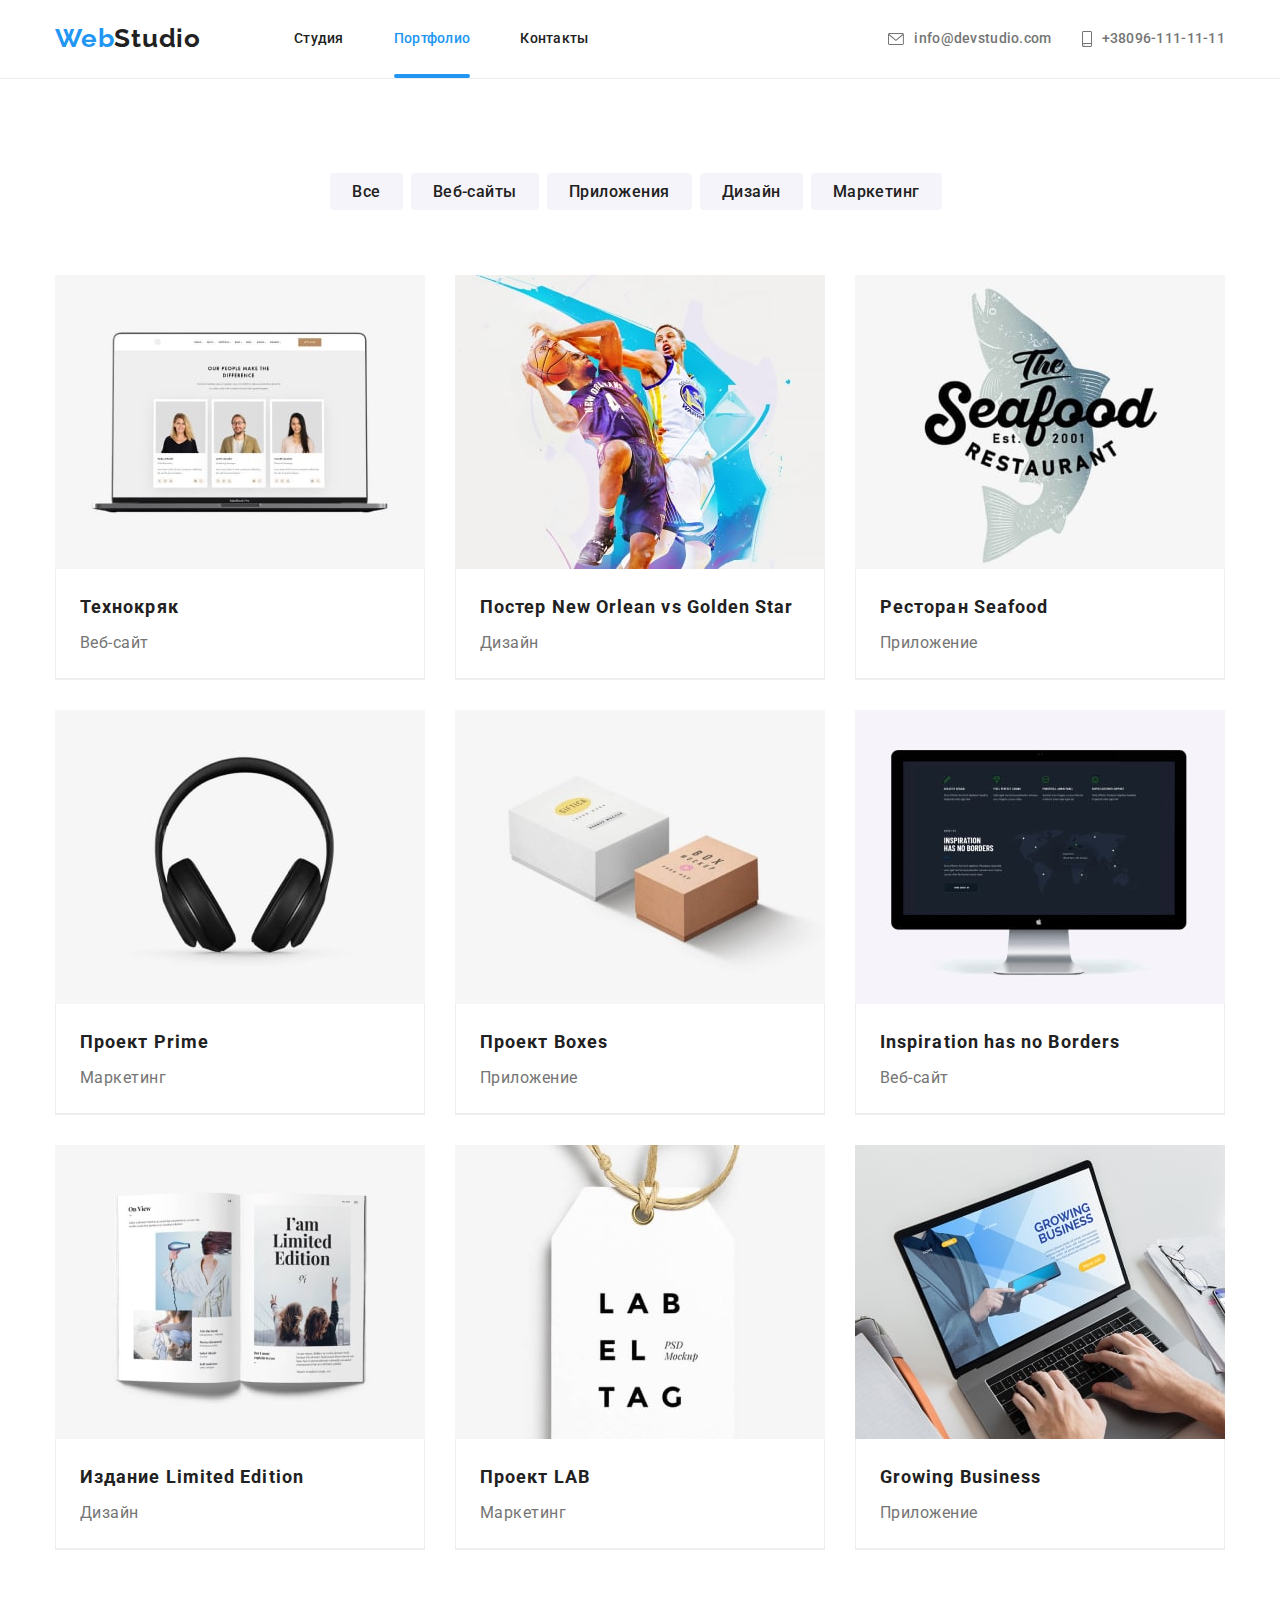
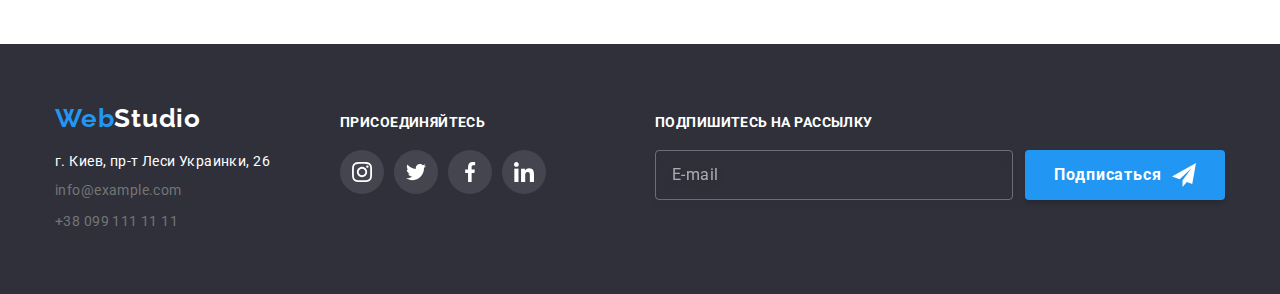
==== commit b7f46ad7: "ДЗ.8.8" ====
--- a/portfolio.html
+++ b/portfolio.html
@@ -60,7 +60,6 @@
           </li>
         </ul>
       </div>
-
       <button type="button" class="menu-open-btn" data-menu-open>
         <svg class="mobile-icon" width="40" height="40">
           <use href="./image/icons.svg#icon-menu"></use>
@@ -137,19 +136,36 @@
               <button type="button" class="categories__btn">Маркетинг</button>
             </li>
           </ul>
-
           <!-- Категория "Все" -->
           <ul class="scroll">
             <li class="scroll-item">
               <a href="" class="scroll-link">
                 <div class="img-top-text">
-                  <img
-                    src="./image/vebsite.jpg"
-                    alt="фото сотрудников на ноутбуке"
-                    width="370"
-                    class="image"
-                  />
-
+                  <picture
+                    ><source
+                      srcset="
+                        ./image/desktop-1@1x-min.jpg 1x,
+                        ./image/desktop-1@2x-min.jpg 2x
+                      "
+                      media="(min-width: 1200px)" />
+                    <source
+                      srcset="
+                        ./image/tablet-1@1x-min.jpg 1x,
+                        ./image/tablet-1@2x-min.jpg 2x
+                      "
+                      media="(min-width: 768px)" />
+                    <source
+                      srcset="
+                        ./image/mobile-1@1x-min.jpg 1x,
+                        ./image/mobile-1@2x-min.jpg 2x
+                      "
+                      media="(min-width: 480px)" />
+                    <img
+                      src="./image/vebsite.jpg"
+                      alt="фото сотрудников на ноутбуке"
+                      width="450"
+                      class="image"
+                  /></picture>
                   <p class="category-top-text">
                     Ресурс предлагает комплексные предложения с разным уровнем
                     функционала и сервисов. Все это позволит посетителю получить
@@ -165,12 +181,31 @@
             <li class="scroll-item">
               <a href="" class="scroll-link">
                 <div class="img-top-text">
-                  <img
-                    src="./image/design-bascket.jpg"
-                    alt="Два баскетболиста с мячом"
-                    width="370"
-                    class="image"
-                  />
+                  <picture
+                    ><source
+                      srcset="
+                        ./image/desktop-2@1x-min.jpg 1x,
+                        ./image/desktop-2@2x-min.jpg 2x
+                      "
+                      media="(min-width: 1200px)" />
+                    <source
+                      srcset="
+                        ./image/tablet-2@1x-min.jpg 1x,
+                        ./image/tablet-2@2x-min.jpg 2x
+                      "
+                      media="(min-width: 768px)" />
+                    <source
+                      srcset="
+                        ./image/mobile-2@1x-min.jpg 1x,
+                        ./image/mobile-2@2x-min.jpg 2x
+                      "
+                      media="(min-width: 480px)" />
+                    <img
+                      src="./image/design-bascket.jpg"
+                      alt="Два баскетболиста с мячом"
+                      width="450"
+                      class="image"
+                  /></picture>
                   <p class="category-top-text">
                     Ресурс предлагает комплексные предложения с разным уровнем
                     функционала и сервисов. Все это позволит посетителю получить
@@ -188,12 +223,31 @@
             <li class="scroll-item">
               <a href="" class="scroll-link">
                 <div class="img-top-text">
-                  <img
-                    src="./image/prylozhenie-seafood.jpg"
-                    alt="Название ресторана"
-                    width="370"
-                    class="image"
-                  />
+                  <picture
+                    ><source
+                      srcset="
+                        ./image/desktop-3@1x-min.jpg 1x,
+                        ./image/desktop-3@2x-min.jpg 2x
+                      "
+                      media="(min-width: 1200px)" />
+                    <source
+                      srcset="
+                        ./image/tablet-3@1x-min.jpg 1x,
+                        ./image/tablet-3@2x-min.jpg 2x
+                      "
+                      media="(min-width: 768px)" />
+                    <source
+                      srcset="
+                        ./image/mobile-3@1x-min.jpg 1x,
+                        ./image/mobile-3@2x-min.jpg 2x
+                      "
+                      media="(min-width: 480px)" />
+                    <img
+                      src="./image/prylozhenie-seafood.jpg"
+                      alt="Название ресторана"
+                      width="450"
+                      class="image"
+                  /></picture>
                   <p class="category-top-text">
                     Ресурс предлагает комплексные предложения с разным уровнем
                     функционала и сервисов. Все это позволит посетителю получить
@@ -209,12 +263,31 @@
             <li class="scroll-item">
               <a href="" class="scroll-link">
                 <div class="img-top-text">
-                  <img
-                    src="./image/marketing.jpg"
-                    alt="Наушники"
-                    width="370"
-                    class="image"
-                  />
+                  <picture
+                    ><source
+                      srcset="
+                        ./image/desktop-4@1x-min.jpg 1x,
+                        ./image/desktop-4@2x-min.jpg 2x
+                      "
+                      media="(min-width: 1200px)" />
+                    <source
+                      srcset="
+                        ./image/tablet-4@1x-min.jpg 1x,
+                        ./image/tablet-4@2x-min.jpg 2x
+                      "
+                      media="(min-width: 768px)" />
+                    <source
+                      srcset="
+                        ./image/mobile-4@1x-min.jpg 1x,
+                        ./image/mobile-4@2x-min.jpg 2x
+                      "
+                      media="(min-width: 480px)" />
+                    <img
+                      src="./image/marketing.jpg"
+                      alt="Наушники"
+                      width="450"
+                      class="image"
+                  /></picture>
                   <p class="category-top-text">
                     Ресурс предлагает комплексные предложения с разным уровнем
                     функционала и сервисов. Все это позволит посетителю получить
@@ -230,12 +303,31 @@
             <li class="scroll-item">
               <a href="" class="scroll-link">
                 <div class="img-top-text">
-                  <img
-                    src="./image/prylozhenie-box.jpg"
-                    alt="Две коробки"
-                    width="370"
-                    class="image"
-                  />
+                  <picture
+                    ><source
+                      srcset="
+                        ./image/desktop-5@1x-min.jpg 1x,
+                        ./image/desktop-5@2x-min.jpg 2x
+                      "
+                      media="(min-width: 1200px)" />
+                    <source
+                      srcset="
+                        ./image/tablet-5@1x-min.jpg 1x,
+                        ./image/tablet-5@2x-min.jpg 2x
+                      "
+                      media="(min-width: 768px)" />
+                    <source
+                      srcset="
+                        ./image/mobile-5@1x-min.jpg 1x,
+                        ./image/mobile-5@2x-min.jpg 2x
+                      "
+                      media="(min-width: 480px)" />
+                    <img
+                      src="./image/prylozhenie-box.jpg"
+                      alt="Две коробки"
+                      width="450"
+                      class="image"
+                  /></picture>
                   <p class="category-top-text">
                     Ресурс предлагает комплексные предложения с разным уровнем
                     функционала и сервисов. Все это позволит посетителю получить
@@ -251,12 +343,31 @@
             <li class="scroll-item">
               <a href="" class="scroll-link">
                 <div class="img-top-text">
-                  <img
-                    src="./image/vebsite-second.jpg"
-                    alt="Монитор экрана"
-                    width="370"
-                    class="image"
-                  />
+                  <picture
+                    ><source
+                      srcset="
+                        ./image/desktop-6@1x-min.jpg 1x,
+                        ./image/desktop-6@2x-min.jpg 2x
+                      "
+                      media="(min-width: 1200px)" />
+                    <source
+                      srcset="
+                        ./image/tablet-6@1x-min.jpg 1x,
+                        ./image/tablet-6@2x-min.jpg 2x
+                      "
+                      media="(min-width: 768px)" />
+                    <source
+                      srcset="
+                        ./image/mobile-6@1x-min.jpg 1x,
+                        ./image/mobile-6@2x-min.jpg 2x
+                      "
+                      media="(min-width: 480px)" />
+                    <img
+                      src="./image/vebsite-second.jpg"
+                      alt="Монитор экрана"
+                      width="450"
+                      class="image"
+                  /></picture>
                   <p class="category-top-text">
                     Ресурс предлагает комплексные предложения с разным уровнем
                     функционала и сервисов. Все это позволит посетителю получить
@@ -267,7 +378,6 @@
                   <h2 lang="en" class="scroll-caption">
                     Inspiration has no Borders
                   </h2>
-
                   <p class="scroll-text">Веб-сайт</p>
                 </div>
               </a>
@@ -275,12 +385,31 @@
             <li class="scroll-item">
               <a href="" class="scroll-link">
                 <div class="img-top-text">
-                  <img
-                    src="./image/design-magazine.jpg"
-                    alt="Журнал"
-                    width="370"
-                    class="image"
-                  />
+                  <picture
+                    ><source
+                      srcset="
+                        ./image/desktop-7@1x-min.jpg 1x,
+                        ./image/desktop-7@2x-min.jpg 2x
+                      "
+                      media="(min-width: 1200px)" />
+                    <source
+                      srcset="
+                        ./image/tablet-7@1x-min.jpg 1x,
+                        ./image/tablet-7@2x-min.jpg 2x
+                      "
+                      media="(min-width: 768px)" />
+                    <source
+                      srcset="
+                        ./image/mobile-7@1x-min.jpg 1x,
+                        ./image/mobile-7@2x-min.jpg 2x
+                      "
+                      media="(min-width: 480px)" />
+                    <img
+                      src="./image/design-magazine.jpg"
+                      alt="Журнал"
+                      width="450"
+                      class="image"
+                  /></picture>
                   <p class="category-top-text">
                     Ресурс предлагает комплексные предложения с разным уровнем
                     функционала и сервисов. Все это позволит посетителю получить
@@ -296,12 +425,31 @@
             <li class="scroll-item">
               <a href="" class="scroll-link">
                 <div class="img-top-text">
-                  <img
-                    src="./image/lab.jpg"
-                    alt="Этикетка"
-                    width="370"
-                    class="image"
-                  />
+                  <picture
+                    ><source
+                      srcset="
+                        ./image/desktop-8@1x-min.jpg 1x,
+                        ./image/desktop-8@2x-min.jpg 2x
+                      "
+                      media="(min-width: 1200px)" />
+                    <source
+                      srcset="
+                        ./image/tablet-8@1x-min.jpg 1x,
+                        ./image/tablet-8@2x-min.jpg 2x
+                      "
+                      media="(min-width: 768px)" />
+                    <source
+                      srcset="
+                        ./image/mobile-8@1x-min.jpg 1x,
+                        ./image/mobile-8@2x-min.jpg 2x
+                      "
+                      media="(min-width: 480px)" />
+                    <img
+                      src="./image/lab.jpg"
+                      alt="Этикетка"
+                      width="450"
+                      class="image"
+                  /></picture>
                   <p class="category-top-text">
                     Ресурс предлагает комплексные предложения с разным уровнем
                     функционала и сервисов. Все это позволит посетителю получить
@@ -317,12 +465,31 @@
             <li class="scroll-item">
               <a href="" class="scroll-link">
                 <div class="img-top-text">
-                  <img
-                    src="./image/prylozhenie-business.jpg"
-                    alt="Ноутбук"
-                    width="370"
-                    class="image"
-                  />
+                  <picture
+                    ><source
+                      srcset="
+                        ./image/desktop-9@1x-min.jpg 1x,
+                        ./image/desktop-9@2x-min.jpg 2x
+                      "
+                      media="(min-width: 1200px)" />
+                    <source
+                      srcset="
+                        ./image/tablet-9@1x-min.jpg 1x,
+                        ./image/tablet-9@2x-min.jpg 2x
+                      "
+                      media="(min-width: 768px)" />
+                    <source
+                      srcset="
+                        ./image/mobile-9@1x-min.jpg 1x,
+                        ./image/mobile-9@2x-min.jpg 2x
+                      "
+                      media="(min-width: 480px)" />
+                    <img
+                      src="./image/prylozhenie-business.jpg"
+                      alt="Ноутбук"
+                      width="450"
+                      class="image"
+                  /></picture>
                   <p class="category-top-text">
                     Ресурс предлагает комплексные предложения с разным уровнем
                     функционала и сервисов. Все это позволит посетителю получить
@@ -424,89 +591,6 @@
         </div>
       </div>
     </footer>
-
-    <!-- <footer class="footer">
-      <div class="container footers">
-        <div class="address">
-          <a href="./index.html" class="address__logo-nav">
-            <span class="address__logo-web">Web</span
-            ><span class="address__logo-studio">Studio</span>
-          </a>
-          <address class="address__address">
-            <ul class="address__list">
-              <li class="address__item">
-                <a href="" class="address__adds"
-                  >г. Киев, пр-т Леси Украинки, 26</a
-                >
-              </li>
-              <li class="address__item">
-                <a href="mailto:info@example.com" class="address__link-mail"
-                  >info@example.com</a
-                >
-              </li>
-              <li class="address__item">
-                <a href="+380991111111" class="address__link-tel"
-                  >+38 099 111 11 11</a
-                >
-              </li>
-            </ul>
-          </address>
-        </div>
-        <div class="address__soc-content">
-          <p class="address__text">присоединяйтесь</p>
-          <ul class="address__soc-list">
-            <li class="address__soc-item">
-              <a href="" class="address__soc-link link">
-                <svg class="address__soc-icon" width="20" height="20">
-                  <use href="./image/icons.svg#icon-instagram"></use>
-                </svg>
-              </a>
-            </li>
-            <li class="address__soc-item">
-              <a href="" class="address__soc-link link"
-                ><svg class="address__soc-icon" width="20" height="20">
-                  <use href="./image/icons.svg#icon-twitter"></use></svg
-              ></a>
-            </li>
-            <li class="address__soc-item">
-              <a href="" class="address__soc-link link"
-                ><svg class="address__soc-icon" width="20" height="20">
-                  <use href="./image/icons.svg#icon-facebook"></use></svg
-              ></a>
-            </li>
-            <li class="address__soc-item">
-              <a href="" class="address__soc-link link"
-                ><svg class="address__soc-icon" width="20" height="20">
-                  <use href="./image/icons.svg#icon-linkedin"></use></svg
-              ></a>
-            </li>
-          </ul>
-        </div>
-        <div class="address__sub">
-          <form class="address__subscription">
-            <label for="address-email" class="address__label"
-              >Подпишитесь на рассылку</label
-            >
-            <span class="address__span">
-              <input
-                type="email"
-                name="footer-user-email"
-                class="address__input"
-                required
-                id="address-email"
-                placeholder="E-mail"
-              />
-              <button type="submit" class="address__btn">
-                Подписаться
-                <svg class="address__icon-plane" width="24" height="24">
-                  <use href="./image/icons.svg#icon-icon-send"></use>
-                </svg>
-              </button>
-            </span>
-          </form>
-        </div>
-      </div>
-    </footer> -->
     <script src="./js/menu.js"></script>
   </body>
 </html>
--- a/css/main.min.css
+++ b/css/main.min.css
@@ -1 +1 @@
-:root{--brand-color: #212121}.address__btn,.address__input::placeholder,.address__soc-link,.clients-link,.command-list__soc-link,.menu-metier__top-text,.menu-cntnt__box-icon,.flex{display:flex;justify-content:center;align-items:center}p,h1,h2,h3,h4,h5,h6{margin:0}.body{font-family:"Roboto",sans-serif,Arial;color:#757575}ol,ul{margin:0;padding-left:0}li{list-style:none}a{text-decoration:none}.image{display:block;width:100%;max-width:100%;height:auto}.visually-hidden{position:absolute;white-space:nowrap;width:1px;height:1px;overflow:hidden;border:0;padding:0;clip-path:inset(50%);clip:rect(0 0 0 0);margin:-1px}.container{margin:0 auto;width:100%;padding-left:15px;padding-right:15px}@media screen and (min-width: 480px){.container{max-width:480px}}@media screen and (min-width: 768px){.container{max-width:768px}}@media screen and (min-width: 1200px){.container{max-width:1200px}}.header-line{border-bottom:1px solid #ececec;left:0px;top:0px}.header{background-color:#fff;border-bottom:1px solid #ececec;left:0px;top:0px}.title__logo{text-decoration:none;color:var(--brand-color);font-family:"Raleway";font-weight:700;font-size:24px;line-height:1.2;letter-spacing:.03em}@media screen and (min-width: 1200px){.title__logo{font-weight:700;font-size:26px;line-height:1.1;letter-spacing:.03em}}.title__logo-web{color:#2196f3}.title__logo-studio{color:var(--brand-color)}.title{padding-top:16px;padding-bottom:16px;display:flex}@media screen and (min-width: 768px){.title{padding-top:24px;padding-bottom:25px}}.menu{display:none}@media screen and (min-width: 768px){.menu{display:flex;margin-left:88px;align-items:center}}@media screen and (min-width: 1200px){.menu{display:flex;align-items:center;margin-left:93px}}@media screen and (min-width: 768px){.menu__item{margin-right:50px}}@media screen and (min-width: 768px){.header .container{display:flex;justify-content:space-between;align-items:center}}@media screen and (min-width: 1200px){.header .container{display:flex;align-items:center}}.menu__link{color:var(--brand-color);font-weight:500;font-size:14px;line-height:1.1;letter-spacing:.02em;text-decoration:none;padding:32px 0;position:relative;transition:color 250ms cubic-bezier(0.4, 0, 0.2, 1)}.menu__link:hover,.menu__link:focus{color:#2196f3}.current::after{content:"";display:block;height:4px;background-color:#2196f3;border-radius:2px;width:100%;position:absolute;bottom:0}.menu .menu__link.current{color:#2196f3}.connect__link-cnct{display:none;margin-left:auto}.connect{display:none}@media screen and (min-width: 480px){.connect{display:none}}@media screen and (min-width: 768px){.connect{display:flex;flex-wrap:wrap}}@media screen and (min-width: 1200px){.connect{display:flex;align-items:center}}.connect__link-mail{display:flex;align-items:center;color:#757575;font-weight:500;font-size:14px;line-height:1.1;letter-spacing:.02em;text-decoration:none;transition:color 250ms cubic-bezier(0.4, 0, 0.2, 1)}.connect__link-mail:hover,.connect__link-mail:focus{color:#2196f3}@media screen and (min-width: 768px){.connect__link-mail{margin-bottom:10px}}@media screen and (min-width: 1200px){.connect__link-mail{margin-right:30px;margin-bottom:0}}.connect__icon{transition:fill 250ms cubic-bezier(0.4, 0, 0.2, 1)}.connect__link-mail:hover .connect__icon,.connect__link-mail:focus .connect__icon{fill:#2196f3}.connect__link-tel{display:flex;align-items:center;margin:0;color:#757575;font-weight:500;font-size:14px;line-height:1.1;letter-spacing:.02em;text-decoration:none;transition:color 250ms cubic-bezier(0.4, 0, 0.2, 1)}.connect__link-tel:hover,.connect__link-tel:focus{color:#2196f3}.connect__icon{fill:#757575;margin-right:10px}.connect__link-tel:hover .connect__icon,.connect__link-tel:focus .connect__icon{fill:#2196f3}.hero-btn{color:#fff;background-color:#2196f3;min-width:200px;font-weight:700;font-size:16px;line-height:1.8;letter-spacing:.06em;cursor:pointer;display:flex;font-family:inherit;padding:10px 32px;border:1px rgba(0,0,0,0);border-radius:4px;transition:background-color 250ms cubic-bezier(0.4, 0, 0.2, 1)}.hero-btn:hover,.hero-btn:focus{background-color:#188ce8}.flex{flex-direction:column}.hero{background-color:#2f303a;padding:200px 0;background-image:linear-gradient(rgba(47, 48, 58, 0.4), rgba(47, 48, 58, 0.4)),url(../image/hero.jpg);background-repeat:no-repeat;background-position:center;max-width:1600px;margin:0 auto}.hero-caption{color:#fff;font-weight:900;font-size:24px;line-height:1.7;letter-spacing:.06em;text-align:center;text-transform:uppercase;width:100%;margin-bottom:30px}@media screen and (min-width: 768px){.hero-caption{font-weight:900;font-size:26px;line-height:1.6;letter-spacing:.06em;width:360px}}@media screen and (min-width: 1200px){.hero-caption{margin-left:452px;margin-right:452px}}.content{padding-top:60px;padding-bottom:60px}@media screen and (min-width: 1200px){.content{padding-top:94px;padding-bottom:94px}}@media screen and (min-width: 768px){.menu-cntnt__item{width:calc((100% - 90px)/2)}}.menu-cntnt{display:flex;flex-wrap:wrap;justify-content:center;gap:30px}@media screen and (min-width: 1200px){.menu-cntnt{flex-wrap:nowrap;justify-content:space-between}}.menu-cntnt__box-icon{background-color:#f5f4fa;margin-bottom:30px;border-radius:4px;height:120px}.menu-cntnt__caption{color:var(--brand-color);font-weight:700;font-size:14px;line-height:1;letter-spacing:.03em;text-transform:uppercase;margin-bottom:10px;text-align:center}@media screen and (min-width: 768px){.menu-cntnt__caption{text-align:start}}.menu-cntnt__text{font-weight:400;font-size:14px;line-height:1.7;letter-spacing:.03em;width:100%}@media screen and (max-width: 1199px){.emplom-hidden{display:none}}.employment{padding-bottom:94px}.menu-metier{display:flex;flex-wrap:wrap;gap:30px}.menu-metier__item{position:relative;width:calc((100% - 60px)/3)}.employment-caption{color:var(--brand-color);font-weight:700;font-size:36px;line-height:1.1;letter-spacing:.03em;text-align:center;margin-bottom:50px}.menu-metier__top-text{position:absolute;bottom:0;font-weight:700;font-size:14px;line-height:1.1;letter-spacing:.03em;text-transform:uppercase;color:#fff;background:rgba(47,48,58,.8);width:100%;height:70px}.container{padding-top:0;padding-bottom:0}.team{padding-top:60px;padding-bottom:60px;background-color:#f5f4fa}@media screen and (min-width: 1200px){.team{padding-top:94px;padding-bottom:94px}}.team-caption{color:var(--brand-color);font-weight:700;font-size:36px;line-height:1.1;letter-spacing:.03em;text-align:center;margin-bottom:30px}.command-list{display:flex;flex-wrap:wrap;justify-content:center;gap:30px}@media screen and (min-width: 1200px){.command-list{flex-wrap:nowrap;justify-content:space-between}}.command-list__item{text-align:center;box-shadow:0px 1px 3px rgba(0,0,0,.12),0px 1px 1px rgba(0,0,0,.14),0px 2px 1px rgba(0,0,0,.2);border-radius:0px 0px 4px 4px;background-color:#fff}@media screen and (min-width: 768px){.command-list__item{width:calc((100% - 90px)/2)}}.command-list__name{color:var(--brand-color);font-weight:500;font-size:16px;line-height:1.1;letter-spacing:.03em;margin-top:30px;margin-bottom:11px}.command-list__text{font-weight:400;font-size:16px;line-height:1.1;letter-spacing:.03em;margin-bottom:16px}.command-list__soc-list{display:flex;justify-content:center;padding-bottom:30px}.command-list__soc-item{width:44px;height:44px;margin-left:10px}.command-list__soc-item:first-child{margin-left:0}.command-list__soc-link{width:100%;height:100%;border-radius:50px;transition:background-color 250ms cubic-bezier(0.4, 0, 0.2, 1)}.command-list__soc-link:hover,.command-list__soc-link:focus{background-color:#2196f3}.command-list__soc-icon{fill:#afb1b8;transition:fill 250ms cubic-bezier(0.4, 0, 0.2, 1)}.command-list__soc-link:hover .command-list__soc-icon,.command-list__soc-link:focus .command-list__soc-icon{fill:#fff}.clients{padding-top:60px;padding-bottom:60px}@media screen and (min-width: 1200px){.clients{padding-top:94px;padding-bottom:94px}}.clients-title{text-align:center;font-size:28px;letter-spacing:.03em;color:var(--brand-color);margin-bottom:30px;line-height:1.1}.clients-list{display:flex;justify-content:center;flex-wrap:wrap;gap:30px}@media screen and (min-width: 1200px){.clients-list{flex-wrap:nowrap;justify-content:space-between}}.clients-item{height:92px}@media screen and (min-width: 480px){.clients-item{width:calc((100% - 30px)/2)}}@media screen and (min-width: 768px){.clients-item{width:calc((100% - 120px)/3)}}.clients-link{width:100%;height:100%;border-radius:4px;border:1px solid #afb1b8;transition:border-color 250ms cubic-bezier(0.4, 0, 0.2, 1)}.clients-link:hover,.clients-link:focus{border-color:#2196f3}.clients-icon{fill:#afb1b8;transition:fill 250ms cubic-bezier(0.4, 0, 0.2, 1)}.clients-link:hover .clients-icon,.clients-link:focus .clients-icon{fill:#2196f3}@media screen and (max-width: 767px){.footers{display:flex;flex-direction:column;justify-content:center}}@media screen and (min-width: 1200px){.footers{display:flex;align-items:baseline;justify-content:space-between}}@media screen and (min-width: 768px){.footer-class{display:flex;justify-content:space-around;align-items:baseline;margin-bottom:60px}}@media screen and (min-width: 1200px){.footer-class{display:flex;align-items:baseline;margin-bottom:0}}.address__logo-nav{text-decoration:none;color:var(--brand-color);font-family:"Raleway";font-weight:700;font-size:24px;line-height:1.1;letter-spacing:.03em;margin-bottom:20px;display:block}@media screen and (max-width: 1199px){.address__logo-nav{text-align:center}}@media screen and (min-width: 1200px){.address__logo-nav{font-weight:700;font-size:26px;line-height:1.1;letter-spacing:.03em}}@media screen and (min-width: 1200px){.address{margin-right:70px}}.address__address{display:flex;width:100%;justify-content:center}@media screen and (max-width: 1199px){.address__address{text-align:center}}@media screen and (max-width: 768px){.address__address{margin-bottom:60px}}.footer{background-color:#2f303a;padding:60px 0 60px 0}.address__logo-web{color:#2196f3}.address__logo-studio{color:#fff}.address__item:not(:last-child){margin-bottom:8px}.address__adds{color:#fff;font-weight:400;font-size:14px;line-height:1.1;letter-spacing:.03em;font-style:normal;text-decoration:none;transition:color 250ms cubic-bezier(0.4, 0, 0.2, 1)}.address__adds:hover,.address__adds:focus{color:#2196f3}.address__link-mail{color:#757575;font-weight:400;font-size:14px;line-height:1.7;letter-spacing:.03em;font-style:normal;text-decoration:none;transition:color 250ms cubic-bezier(0.4, 0, 0.2, 1)}.address__link-mail:hover,.address__link-mail:focus{color:#2196f3}.address__link-tel{color:#757575;font-weight:400;font-size:14px;line-height:1.7;letter-spacing:.03em;font-style:normal;text-decoration:none;transition:color 250ms cubic-bezier(0.4, 0, 0.2, 1)}.address__link-tel:hover,.address__link-tel:focus{color:#2196f3}@media screen and (max-width: 768px){.address__soc-content{margin-bottom:60px}}.address__soc-list{display:flex;flex-wrap:wrap;gap:10px;justify-content:center}.address__text{font-weight:700;font-size:14px;line-height:1.1;letter-spacing:.03em;text-transform:uppercase;color:#fff;margin-bottom:20px}@media screen and (max-width: 1199px){.address__text{text-align:center}}.address__soc-link{border-radius:50px;background:rgba(255,255,255,.1);fill:#fff;width:44px;height:44px;transition:background-color 250ms cubic-bezier(0.4, 0, 0.2, 1)}.address__soc-link:hover,.address__soc-link:focus{background-color:#2196f3}@media screen and (min-width: 1200px){.address__sub{margin-left:93px}}@media screen and (max-width: 1199px){.address__span{display:flex;flex-direction:column;align-items:center}}@media screen and (min-width: 1200px){.address__span{display:flex}}.address__label{display:block;top:0;left:0;font-weight:700;font-size:14px;line-height:1.1;letter-spacing:.03em;text-transform:uppercase;color:#fff;margin-bottom:20px}@media screen and (max-width: 1199px){.address__label{text-align:center}}.address__input{width:100%;height:50px;background-color:rgba(0,0,0,0);outline:none;border:1px solid rgba(255,255,255,.3);filter:drop-shadow(0px 4px 4px rgba(0, 0, 0, 0.15));border-radius:4px;padding:15px 0 15px 16px;color:#fff}@media screen and (max-width: 1199px){.address__input{max-width:450px;margin-bottom:20px}}@media screen and (min-width: 1200px){.address__input{width:358px;margin-right:12px}}.address__input:focus{border:1px solid #2196f3;filter:drop-shadow(0px 4px 4px rgba(0, 0, 0, 0.15));transition:border 250ms cubic-bezier(0.4, 0, 0.2, 1)}.address__input::placeholder{font-weight:400;font-size:16px;line-height:1.2;letter-spacing:.03em;color:rgba(255,255,255,.6)}.address__btn{width:200px;height:50px;background:#2196f3;box-shadow:0px 4px 4px rgba(0,0,0,.15);border-radius:4px;border:none;font-weight:700;font-size:16px;line-height:1.8;letter-spacing:.06em;color:#fff;cursor:pointer}.address__icon-plane{margin-left:10px}.mobile-icon:hover,.mobile-icon:focus{fill:#2196f3}.menu-open-btn{position:absolute;top:0;right:0;background-color:rgba(0,0,0,0);border:none;display:inline-flex;margin-left:auto;padding-top:10px;padding-right:15px;cursor:pointer;transition:fill 250ms cubic-bezier(0.4, 0, 0.2, 1)}.menu-open-btn:hover,.menu-open-btn:focus{fill:#2196f3}@media screen and (min-width: 768px){.menu-open-btn{display:none}}.mobile-menu{position:fixed;z-index:2;background:#fff;top:0;left:0;width:100vw;height:100vh;padding-top:48px;padding-bottom:48px;padding-left:40px;display:flex;flex-direction:column;justify-content:space-between;overflow:auto;background-color:#fff}@media screen and (min-width: 768px){.mobile-menu{display:none}}.mobile-menu.is-hidden{opacity:0}.menu-close-btn{position:absolute;top:0;right:0;padding-top:10px;padding-right:15px;background-color:rgba(0,0,0,0);border:none;cursor:pointer}.mob-menu__link{font-weight:500;font-size:40px;line-height:1.2;letter-spacing:.02em;color:var(--brand-color)}.mob-menu .mob-menu__link.mob-current{color:#2196f3}.mob-menu__item:not(:last-child){margin-bottom:32px}.mob-menu-social__list{display:flex}.mob-menu-social__link{color:#2196f3;border-right:1px solid rgba(33,33,33,.2);transform:rotate(90deg);margin-right:10px;padding-right:10px}.menu__linked{border:none}.mob-menu__item-connect:not(:last-child){padding-bottom:32px}.mob-menu__link-tel{font-weight:500;font-size:34px;line-height:1.2;letter-spacing:.02em;color:#757575;cursor:pointer;transition:color 250ms cubic-bezier(0.4, 0, 0.2, 1)}.mob-menu__link-tel:hover,.mob-menu__link-tel:focus{color:#2196f3}.mob-menu__link-mail{font-weight:500;font-size:24px;line-height:1.1;letter-spacing:.02em;color:#757575;cursor:pointer;transition:color 250ms cubic-bezier(0.4, 0, 0.2, 1)}.mob-menu__link-mail:hover,.mob-menu__link-mail:focus{color:#2196f3}.categories{display:flex;flex-wrap:wrap}@media screen and (max-width: 767px){.categories{padding-top:60px;padding-bottom:40px}}@media screen and (max-width: 1199px){.categories{padding-top:60px;padding-bottom:30px}}@media screen and (min-width: 1200px){.categories{padding-top:94px;padding-bottom:50px}}@media screen and (min-width: 768px){.categories{justify-content:center}}.categories__item{margin-right:8px;margin-bottom:15px}.categories__btn{display:flex;padding:6px 22px 6px 22px;color:var(--brand-color);background-color:#f5f4fa;cursor:pointer;font-weight:500;font-size:16px;line-height:1.6;letter-spacing:.03em;font-family:inherit;border-radius:4px;border:1px rgba(0,0,0,0);transition:color 250ms cubic-bezier(0.4, 0, 0.2, 1),background-color 250ms cubic-bezier(0.4, 0, 0.2, 1),box-shadow 250ms cubic-bezier(0.4, 0, 0.2, 1)}.categories__btn:hover,.categories__btn:focus{color:#fff;background-color:#2196f3;box-shadow:0px 3px 1px rgba(0,0,0,.1),0px 1px 2px rgba(0,0,0,.08),0px 2px 2px rgba(0,0,0,.12)}.scroll{flex-wrap:wrap;gap:30px}@media screen and (min-width: 480px){.scroll{padding-bottom:30px}}@media screen and (min-width: 768px){.scroll{display:flex}}@media screen and (min-width: 1200px){.scroll{padding-bottom:94px}}.scroll-item{border-bottom:#eee solid 1px}@media screen and (max-width: 767px){.scroll-item{margin-bottom:30px}}@media screen and (min-width: 768px){.scroll-item{width:calc((100% - 60px)/2)}}@media screen and (min-width: 1200px){.scroll-item{width:calc((100% - 60px)/3)}}.scroll-link{display:block;position:relative;transition:background-color 250ms cubic-bezier(0.4, 0, 0.2, 1),box-shadow 250ms cubic-bezier(0.4, 0, 0.2, 1)}.scroll-link:hover,.scroll-link:focus{background-color:#fff;box-shadow:0px 1px 1px rgba(0,0,0,.12),0px 4px 4px rgba(0,0,0,.06),1px 4px 6px rgba(0,0,0,.16)}.scroll-link:hover .category-top-text{transform:translateY(0)}.scroll-caption{color:var(--brand-color);font-weight:700;font-size:18px;line-height:2;letter-spacing:.06em;text-decoration:none;margin-bottom:4px}.scroll-text{font-weight:400;font-size:16px;line-height:1.8;letter-spacing:.03em;text-decoration:none;color:#757575}.text{padding:20px 24px;border-bottom:1px solid #eee;border-left:#eee solid 1px;border-right:#eee solid 1px}@media(min-width: 768px)and (max-width: 1199px){.first{padding-bottom:36px}}.img-top-text{position:relative;overflow:hidden;pointer-events:none}.category-top-text{position:absolute;top:0;left:0;width:100%;height:100%;padding:63px 24px;transform:translateY(101%);transition:transform 250ms cubic-bezier(0.4, 0, 0.2, 1);font-weight:400;font-size:18px;line-height:1.5;letter-spacing:.03em;color:#fff;background:rgba(33,150,243,.9)}.backdrop{position:fixed;top:0;left:0;width:100%;height:100%;background:rgba(0,0,0,.2);transition:opacity 250ms linear,visibility 250ms linear;overflow-y:scroll;padding:90px 15px}.backdrop.is-hidden{opacity:0;pointer-events:none}.backdrop.is-hidden .modal{transform:translate(-50%, -50%) scale(0)}.modal{top:0;left:0;background:#fff;box-shadow:0px 1px 3px rgba(0,0,0,.12),0px 1px 1px rgba(0,0,0,.14),0px 2px 1px rgba(0,0,0,.2);border-radius:4px;transition:transform 250ms linear;padding:40px;position:relative}@media screen and (min-width: 480px){.modal{min-width:450px;max-width:450px;margin:0 auto}}@media screen and (min-width: 768px){.modal{margin:0 auto}}@media screen and (min-width: 1200px){.modal{margin:0 auto;width:528px;height:581px}}.close{position:absolute;top:8px;right:8px;display:flex;justify-content:center;text-align:center;padding:6px;border-radius:50%;border:1px solid rgba(0,0,0,.1);background:#fff;cursor:pointer;transition:fill 250ms cubic-bezier(0.4, 0, 0.2, 1)}.close:hover,.close:focus{fill:#2196f3}.modal-title{font-size:20px;line-height:1.15;text-align:center;letter-spacing:.03em;color:#212121;font-weight:700;margin-bottom:12px}.modal-input{width:100%;height:40px;border:1px solid rgba(33,33,33,.2);border-radius:4px;background-color:rgba(0,0,0,0);outline:none;padding:12px 0 12px 42px;transition:border-color 250ms cubic-bezier(0.4, 0, 0.2, 1)}.modal-input:focus{border-color:#2196f3}.modal-input:focus+.input-icon{fill:#2196f3}.modal-field{margin-bottom:10px}.modal-field:nth-child(5){margin-bottom:20px}.input-icon{position:absolute;top:50%;left:12px;transform:translateY(-50%);transition:fill 250ms cubic-bezier(0.4, 0, 0.2, 1)}.modal-label{display:block;font-weight:400;font-size:12px;line-height:1.1666666667;letter-spacing:.01em;margin-bottom:4px}.modal-label-comment{display:block;font-weight:400;font-size:12px;line-height:1.1666666667;letter-spacing:.01em;margin-bottom:4px}.input-block{position:relative}.modal-area{display:block;width:100%;height:120px;resize:none;border:1px solid rgba(33,33,33,.2);border-radius:4px;outline:none;padding:12px 16px;transition:border-color 250ms cubic-bezier(0.4, 0, 0.2, 1)}.modal-area:focus{border-color:#2196f3}::placeholder{font-weight:400;font-size:12px;line-height:1.1666666667;letter-spacing:.01em;color:rgba(117,117,117,.5)}.send-btn{display:block;margin:0 auto;width:200px;height:50px;font-weight:700;font-size:16px;line-height:1.875;letter-spacing:.06em;color:#fff;border:rgba(0,0,0,0);background-color:#188ce8;box-shadow:0px 4px 4px rgba(0,0,0,.15);border-radius:4px;cursor:pointer}.check-text{display:block;font-weight:400;font-size:12px;line-height:1.7142857143;letter-spacing:.03em;color:#757575;justify-content:center;display:flex;align-items:center}.check-text a{text-decoration-line:underline;color:#2196f3}.check-text span{display:flex;justify-content:center;align-items:center;width:16px;height:15px;border:1px solid #212121;margin-right:7px;border-radius:2px}.icon-check{fill:rgba(0,0,0,0)}.input-check:checked+.check-text span{background-color:#2196f3;border:none}.input-check:checked+.check-text .icon-check{fill:#fff}.modal-check-box{margin-bottom:30px}/*# sourceMappingURL=main.min.css.map */+:root{--brand-color: #212121}.address__btn,.address__input::placeholder,.address__soc-link,.clients-link,.command-list__soc-link,.menu-metier__top-text,.menu-cntnt__box-icon,.flex{display:flex;justify-content:center;align-items:center}p,h1,h2,h3,h4,h5,h6{margin:0}.body{font-family:"Roboto",sans-serif,Arial;color:#757575}ol,ul{margin:0;padding-left:0}li{list-style:none}a{text-decoration:none}.image{display:block;width:100%;max-width:100%;height:auto}.visually-hidden{position:absolute;white-space:nowrap;width:1px;height:1px;overflow:hidden;border:0;padding:0;clip-path:inset(50%);clip:rect(0 0 0 0);margin:-1px}.container{margin:0 auto;width:100%;padding-left:15px;padding-right:15px}@media screen and (min-width: 480px){.container{max-width:480px}}@media screen and (min-width: 768px){.container{max-width:768px}}@media screen and (min-width: 1200px){.container{max-width:1200px}}.mobile-icon:hover,.mobile-icon:focus{fill:#2196f3}.menu-open-btn{position:absolute;top:0;right:0;background-color:rgba(0,0,0,0);border:none;display:inline-flex;margin-left:auto;padding-top:10px;padding-right:15px;cursor:pointer;transition:fill 250ms cubic-bezier(0.4, 0, 0.2, 1)}.menu-open-btn:hover,.menu-open-btn:focus{fill:#2196f3}@media screen and (min-width: 768px){.menu-open-btn{display:none}}.mobile-menu{background:#fff;top:0;left:0;width:100vw;height:100vh;padding-top:48px;padding-bottom:48px;padding-left:40px;display:flex;flex-direction:column;justify-content:space-between;overflow:auto;background-color:#fff}@media screen and (min-width: 768px){.mobile-menu{display:none}}.mobile-menu.is-hidden{opacity:0}.menu-close-btn{position:absolute;top:0;right:0;padding-top:10px;padding-right:15px;background-color:rgba(0,0,0,0);border:none;cursor:pointer}.mob-menu__link{font-weight:500;font-size:40px;line-height:1.2;letter-spacing:.02em;color:var(--brand-color)}.mob-menu .mob-menu__link.mob-current{color:#2196f3}.mob-menu__item:not(:last-child){margin-bottom:32px}.mob-menu-social__list{display:flex;flex-wrap:wrap}.mob-menu-social__link{color:#2196f3;border-right:1px solid rgba(33,33,33,.2);transform:rotate(90deg);margin-right:10px;padding-right:10px}.menu__linked{border:none}.mob-menu__item-connect:not(:last-child){padding-bottom:32px}.mob-menu__link-tel{font-weight:500;font-size:34px;line-height:1.2;letter-spacing:.02em;color:#757575;cursor:pointer;transition:color 250ms cubic-bezier(0.4, 0, 0.2, 1)}.mob-menu__link-tel:hover,.mob-menu__link-tel:focus{color:#2196f3}.mob-menu__link-mail{font-weight:500;font-size:24px;line-height:1.1;letter-spacing:.02em;color:#757575;cursor:pointer;transition:color 250ms cubic-bezier(0.4, 0, 0.2, 1)}.mob-menu__link-mail:hover,.mob-menu__link-mail:focus{color:#2196f3}.header-line{border-bottom:1px solid #ececec;left:0px;top:0px}.header{background-color:#fff;border-bottom:1px solid #ececec;left:0px;top:0px}.title__logo{text-decoration:none;color:var(--brand-color);font-family:"Raleway";font-weight:700;font-size:24px;line-height:1.2;letter-spacing:.03em}@media screen and (min-width: 1200px){.title__logo{font-weight:700;font-size:26px;line-height:1.1;letter-spacing:.03em}}.title__logo-web{color:#2196f3}.title__logo-studio{color:var(--brand-color)}.title{padding-top:16px;padding-bottom:16px;display:flex}@media screen and (min-width: 768px){.title{padding-top:24px;padding-bottom:25px}}.menu{display:none}@media screen and (min-width: 768px){.menu{display:flex;margin-left:88px;align-items:center}}@media screen and (min-width: 1200px){.menu{display:flex;align-items:center;margin-left:93px}}@media screen and (min-width: 768px){.menu__item{margin-right:50px}}@media screen and (min-width: 768px){.header .container{display:flex;justify-content:space-between;align-items:center}}@media screen and (min-width: 1200px){.header .container{display:flex;align-items:center}}.menu__link{color:var(--brand-color);font-weight:500;font-size:14px;line-height:1.1;letter-spacing:.02em;text-decoration:none;padding:32px 0;position:relative;transition:color 250ms cubic-bezier(0.4, 0, 0.2, 1)}.menu__link:hover,.menu__link:focus{color:#2196f3}.current::after{content:"";display:block;height:4px;background-color:#2196f3;border-radius:2px;width:100%;position:absolute;bottom:0}.menu .menu__link.current{color:#2196f3}.connect__link-cnct{display:none;margin-left:auto}.connect{display:none}@media screen and (min-width: 480px){.connect{display:none}}@media screen and (min-width: 768px){.connect{display:flex;flex-wrap:wrap}}@media screen and (min-width: 1200px){.connect{display:flex;align-items:center}}.connect__link-mail{display:flex;align-items:center;color:#757575;font-weight:500;font-size:14px;line-height:1.1;letter-spacing:.02em;text-decoration:none;transition:color 250ms cubic-bezier(0.4, 0, 0.2, 1)}.connect__link-mail:hover,.connect__link-mail:focus{color:#2196f3}@media screen and (min-width: 768px){.connect__link-mail{margin-bottom:10px}}@media screen and (min-width: 1200px){.connect__link-mail{margin-right:30px;margin-bottom:0}}.connect__icon{transition:fill 250ms cubic-bezier(0.4, 0, 0.2, 1)}.connect__link-mail:hover .connect__icon,.connect__link-mail:focus .connect__icon{fill:#2196f3}.connect__link-tel{display:flex;align-items:center;margin:0;color:#757575;font-weight:500;font-size:14px;line-height:1.1;letter-spacing:.02em;text-decoration:none;transition:color 250ms cubic-bezier(0.4, 0, 0.2, 1)}.connect__link-tel:hover,.connect__link-tel:focus{color:#2196f3}.connect__icon{fill:#757575;margin-right:10px}.connect__link-tel:hover .connect__icon,.connect__link-tel:focus .connect__icon{fill:#2196f3}.hero-btn{color:#fff;background-color:#2196f3;min-width:200px;font-weight:700;font-size:16px;line-height:1.8;letter-spacing:.06em;cursor:pointer;display:flex;font-family:inherit;padding:10px 32px;border:1px rgba(0,0,0,0);border-radius:4px;transition:background-color 250ms cubic-bezier(0.4, 0, 0.2, 1)}.hero-btn:hover,.hero-btn:focus{background-color:#188ce8}.flex{flex-direction:column}.hero{background-color:#2f303a;padding:118px 60px 118px;background-image:linear-gradient(rgba(47, 48, 58, 0.4), rgba(47, 48, 58, 0.4)),url(../image/hero-bg-mob.jpg);background-repeat:no-repeat;background-position:center;background-size:cover;max-width:1600px;margin:0 auto}@media(min-device-pixel-ratio: 2),(-webkit-min-device-pixel-ratio: 2),(min-resolution: 192dpi),(min-resolution: 2dppx){.hero{background-image:linear-gradient(rgba(47, 48, 58, 0.4), rgba(47, 48, 58, 0.4)),url(../image/hero-bg-mob-2x.jpg)}}@media screen and (min-width: 768px){.hero{background-image:linear-gradient(rgba(47, 48, 58, 0.4), rgba(47, 48, 58, 0.4)),url(../image/hero-bg-tab.jpg)}}@media screen and (min-width: 768px)and (min-device-pixel-ratio: 2),screen and (min-width: 768px)and (-webkit-min-device-pixel-ratio: 2),screen and (min-width: 768px)and (min-resolution: 192dpi),screen and (min-width: 768px)and (min-resolution: 2dppx){.hero{background-image:linear-gradient(rgba(47, 48, 58, 0.4), rgba(47, 48, 58, 0.4)),url(../image/hero-bg-tab-2x.jpg)}}@media screen and (min-width: 1200px){.hero{background-image:linear-gradient(rgba(47, 48, 58, 0.4), rgba(47, 48, 58, 0.4)),url(../image/hero-bg.jpg);padding:200px 204px 118px}}@media screen and (min-width: 1200px)and (min-device-pixel-ratio: 2),screen and (min-width: 1200px)and (-webkit-min-device-pixel-ratio: 2),screen and (min-width: 1200px)and (min-resolution: 192dpi),screen and (min-width: 1200px)and (min-resolution: 2dppx){.hero{background-image:linear-gradient(rgba(47, 48, 58, 0.4), rgba(47, 48, 58, 0.4)),url(../image/hero-bg-2x.jpg)}}.hero-caption{color:#fff;font-weight:900;font-size:24px;line-height:1.7;letter-spacing:.06em;text-align:center;text-transform:uppercase;width:100%;margin-bottom:30px}@media screen and (min-width: 768px){.hero-caption{font-weight:900;font-size:26px;line-height:1.6;letter-spacing:.06em;width:360px}}@media screen and (min-width: 1200px){.hero-caption{margin-left:452px;margin-right:452px}}.content{padding-top:60px;padding-bottom:60px}@media screen and (min-width: 1200px){.content{padding-top:94px;padding-bottom:94px}}@media screen and (min-width: 768px){.menu-cntnt__item{width:calc((100% - 90px)/2)}}.menu-cntnt{display:flex;flex-wrap:wrap;justify-content:center;gap:30px}@media screen and (min-width: 1200px){.menu-cntnt{flex-wrap:nowrap;justify-content:space-between}}.menu-cntnt__box-icon{background-color:#f5f4fa;margin-bottom:30px;border-radius:4px;height:120px}.menu-cntnt__caption{color:var(--brand-color);font-weight:700;font-size:14px;line-height:1;letter-spacing:.03em;text-transform:uppercase;margin-bottom:10px;text-align:center}@media screen and (min-width: 768px){.menu-cntnt__caption{text-align:start}}.menu-cntnt__text{font-weight:400;font-size:14px;line-height:1.7;letter-spacing:.03em;width:100%}@media screen and (max-width: 1199px){.emplom-hidden{display:none}}.employment{padding-bottom:94px}.menu-metier{display:flex;flex-wrap:wrap;gap:30px}.menu-metier__item{position:relative;width:calc((100% - 60px)/3)}.employment-caption{color:var(--brand-color);font-weight:700;font-size:36px;line-height:1.1;letter-spacing:.03em;text-align:center;margin-bottom:50px}.menu-metier__top-text{position:absolute;bottom:0;font-weight:700;font-size:14px;line-height:1.1;letter-spacing:.03em;text-transform:uppercase;color:#fff;background:rgba(47,48,58,.8);width:100%;height:70px}.container{padding-top:0;padding-bottom:0}.team{padding-top:60px;padding-bottom:60px;background-color:#f5f4fa}@media screen and (min-width: 1200px){.team{padding-top:94px;padding-bottom:94px}}.team-caption{color:var(--brand-color);font-weight:700;font-size:36px;line-height:1.1;letter-spacing:.03em;text-align:center;margin-bottom:30px}.command-list{display:flex;flex-wrap:wrap;justify-content:center;gap:30px}@media screen and (min-width: 1200px){.command-list{flex-wrap:nowrap;justify-content:space-between}}.command-list__item{text-align:center;box-shadow:0px 1px 3px rgba(0,0,0,.12),0px 1px 1px rgba(0,0,0,.14),0px 2px 1px rgba(0,0,0,.2);border-radius:0px 0px 4px 4px;background-color:#fff}@media screen and (min-width: 768px){.command-list__item{width:calc((100% - 90px)/2)}}.command-list__name{color:var(--brand-color);font-weight:500;font-size:16px;line-height:1.1;letter-spacing:.03em;margin-top:30px;margin-bottom:11px}.command-list__text{font-weight:400;font-size:16px;line-height:1.1;letter-spacing:.03em;margin-bottom:16px}.command-list__soc-list{display:flex;justify-content:center;padding-bottom:30px}.command-list__soc-item{width:44px;height:44px;margin-left:10px}.command-list__soc-item:first-child{margin-left:0}.command-list__soc-link{width:100%;height:100%;border-radius:50px;transition:background-color 250ms cubic-bezier(0.4, 0, 0.2, 1)}.command-list__soc-link:hover,.command-list__soc-link:focus{background-color:#2196f3}.command-list__soc-icon{fill:#afb1b8;transition:fill 250ms cubic-bezier(0.4, 0, 0.2, 1)}.command-list__soc-link:hover .command-list__soc-icon,.command-list__soc-link:focus .command-list__soc-icon{fill:#fff}.clients{padding-top:60px;padding-bottom:60px}@media screen and (min-width: 1200px){.clients{padding-top:94px;padding-bottom:94px}}.clients-title{text-align:center;font-size:28px;letter-spacing:.03em;color:var(--brand-color);margin-bottom:30px;line-height:1.1}.clients-list{display:flex;justify-content:center;flex-wrap:wrap;gap:30px}@media screen and (min-width: 1200px){.clients-list{flex-wrap:nowrap;justify-content:space-between}}.clients-item{height:92px}@media screen and (min-width: 480px){.clients-item{width:calc((100% - 30px)/2)}}@media screen and (min-width: 768px){.clients-item{width:calc((100% - 120px)/3)}}.clients-link{width:100%;height:100%;border-radius:4px;border:1px solid #afb1b8;transition:border-color 250ms cubic-bezier(0.4, 0, 0.2, 1)}.clients-link:hover,.clients-link:focus{border-color:#2196f3}.clients-icon{fill:#afb1b8;transition:fill 250ms cubic-bezier(0.4, 0, 0.2, 1)}.clients-link:hover .clients-icon,.clients-link:focus .clients-icon{fill:#2196f3}@media screen and (max-width: 767px){.footers{display:flex;flex-direction:column;justify-content:center}}@media screen and (min-width: 1200px){.footers{display:flex;align-items:baseline;justify-content:space-between}}@media screen and (min-width: 768px){.footer-class{display:flex;justify-content:space-around;align-items:baseline;margin-bottom:60px}}@media screen and (min-width: 1200px){.footer-class{display:flex;align-items:baseline;margin-bottom:0}}.address__logo-nav{text-decoration:none;color:var(--brand-color);font-family:"Raleway";font-weight:700;font-size:24px;line-height:1.1;letter-spacing:.03em;margin-bottom:20px;display:block}@media screen and (max-width: 1199px){.address__logo-nav{text-align:center}}@media screen and (min-width: 1200px){.address__logo-nav{font-weight:700;font-size:26px;line-height:1.1;letter-spacing:.03em}}@media screen and (min-width: 1200px){.address{margin-right:70px}}.address__address{display:flex;width:100%;justify-content:center}@media screen and (max-width: 1199px){.address__address{text-align:center}}@media screen and (max-width: 768px){.address__address{margin-bottom:60px}}.footer{background-color:#2f303a;padding:60px 0 60px 0}.address__logo-web{color:#2196f3}.address__logo-studio{color:#fff}.address__item:not(:last-child){margin-bottom:8px}.address__adds{color:#fff;font-weight:400;font-size:14px;line-height:1.1;letter-spacing:.03em;font-style:normal;text-decoration:none;transition:color 250ms cubic-bezier(0.4, 0, 0.2, 1)}.address__adds:hover,.address__adds:focus{color:#2196f3}.address__link-mail{color:#757575;font-weight:400;font-size:14px;line-height:1.7;letter-spacing:.03em;font-style:normal;text-decoration:none;transition:color 250ms cubic-bezier(0.4, 0, 0.2, 1)}.address__link-mail:hover,.address__link-mail:focus{color:#2196f3}.address__link-tel{color:#757575;font-weight:400;font-size:14px;line-height:1.7;letter-spacing:.03em;font-style:normal;text-decoration:none;transition:color 250ms cubic-bezier(0.4, 0, 0.2, 1)}.address__link-tel:hover,.address__link-tel:focus{color:#2196f3}@media screen and (max-width: 768px){.address__soc-content{margin-bottom:60px}}.address__soc-list{display:flex;flex-wrap:wrap;gap:10px;justify-content:center}.address__text{font-weight:700;font-size:14px;line-height:1.1;letter-spacing:.03em;text-transform:uppercase;color:#fff;margin-bottom:20px}@media screen and (max-width: 1199px){.address__text{text-align:center}}.address__soc-link{border-radius:50px;background:rgba(255,255,255,.1);fill:#fff;width:44px;height:44px;transition:background-color 250ms cubic-bezier(0.4, 0, 0.2, 1)}.address__soc-link:hover,.address__soc-link:focus{background-color:#2196f3}@media screen and (min-width: 1200px){.address__sub{margin-left:93px}}@media screen and (max-width: 1199px){.address__span{display:flex;flex-direction:column;align-items:center}}@media screen and (min-width: 1200px){.address__span{display:flex}}.address__label{display:block;top:0;left:0;font-weight:700;font-size:14px;line-height:1.1;letter-spacing:.03em;text-transform:uppercase;color:#fff;margin-bottom:20px}@media screen and (max-width: 1199px){.address__label{text-align:center}}.address__input{width:100%;height:50px;background-color:rgba(0,0,0,0);outline:none;border:1px solid rgba(255,255,255,.3);filter:drop-shadow(0px 4px 4px rgba(0, 0, 0, 0.15));border-radius:4px;padding:15px 0 15px 16px;color:#fff}@media screen and (max-width: 1199px){.address__input{max-width:450px;margin-bottom:20px}}@media screen and (min-width: 1200px){.address__input{width:358px;margin-right:12px}}.address__input:focus{border:1px solid #2196f3;filter:drop-shadow(0px 4px 4px rgba(0, 0, 0, 0.15));transition:border 250ms cubic-bezier(0.4, 0, 0.2, 1)}.address__input::placeholder{font-weight:400;font-size:16px;line-height:1.2;letter-spacing:.03em;color:rgba(255,255,255,.6)}.address__btn{width:200px;height:50px;background:#2196f3;box-shadow:0px 4px 4px rgba(0,0,0,.15);border-radius:4px;border:none;font-weight:700;font-size:16px;line-height:1.8;letter-spacing:.06em;color:#fff;cursor:pointer}.address__icon-plane{margin-left:10px}.categories{display:flex;flex-wrap:wrap}@media screen and (max-width: 767px){.categories{padding-top:60px;padding-bottom:40px}}@media screen and (max-width: 1199px){.categories{padding-top:60px;padding-bottom:30px}}@media screen and (min-width: 1200px){.categories{padding-top:94px;padding-bottom:50px}}@media screen and (min-width: 768px){.categories{justify-content:center}}.categories__item{margin-right:8px;margin-bottom:15px}.categories__btn{display:flex;padding:6px 22px 6px 22px;color:var(--brand-color);background-color:#f5f4fa;cursor:pointer;font-weight:500;font-size:16px;line-height:1.6;letter-spacing:.03em;font-family:inherit;border-radius:4px;border:1px rgba(0,0,0,0);transition:color 250ms cubic-bezier(0.4, 0, 0.2, 1),background-color 250ms cubic-bezier(0.4, 0, 0.2, 1),box-shadow 250ms cubic-bezier(0.4, 0, 0.2, 1)}.categories__btn:hover,.categories__btn:focus{color:#fff;background-color:#2196f3;box-shadow:0px 3px 1px rgba(0,0,0,.1),0px 1px 2px rgba(0,0,0,.08),0px 2px 2px rgba(0,0,0,.12)}.scroll{flex-wrap:wrap;gap:30px}@media screen and (min-width: 480px){.scroll{padding-bottom:30px}}@media screen and (min-width: 768px){.scroll{display:flex}}@media screen and (min-width: 1200px){.scroll{padding-bottom:94px}}.scroll-item{border-bottom:#eee solid 1px}@media screen and (max-width: 767px){.scroll-item{margin-bottom:30px}}@media screen and (min-width: 768px){.scroll-item{width:calc((100% - 60px)/2)}}@media screen and (min-width: 1200px){.scroll-item{width:calc((100% - 60px)/3)}}.scroll-link{display:block;position:relative;transition:background-color 250ms cubic-bezier(0.4, 0, 0.2, 1),box-shadow 250ms cubic-bezier(0.4, 0, 0.2, 1)}.scroll-link:hover,.scroll-link:focus{background-color:#fff;box-shadow:0px 1px 1px rgba(0,0,0,.12),0px 4px 4px rgba(0,0,0,.06),1px 4px 6px rgba(0,0,0,.16)}.scroll-link:hover .category-top-text{transform:translateY(0)}.scroll-caption{color:var(--brand-color);font-weight:700;font-size:18px;line-height:2;letter-spacing:.06em;text-decoration:none;margin-bottom:4px}.scroll-text{font-weight:400;font-size:16px;line-height:1.8;letter-spacing:.03em;text-decoration:none;color:#757575}.text{padding:20px 24px;border-bottom:1px solid #eee;border-left:#eee solid 1px;border-right:#eee solid 1px}@media(min-width: 768px)and (max-width: 1199px){.first{padding-bottom:36px}}.img-top-text{position:relative;overflow:hidden;pointer-events:none}.category-top-text{position:absolute;top:0;left:0;width:100%;height:100%;padding:63px 24px;transform:translateY(101%);transition:transform 250ms cubic-bezier(0.4, 0, 0.2, 1);font-weight:400;font-size:18px;line-height:1.5;letter-spacing:.03em;color:#fff;background:rgba(33,150,243,.9)}.backdrop{position:fixed;top:0;left:0;width:100%;height:100%;background:rgba(0,0,0,.2);transition:opacity 250ms linear,visibility 250ms linear;overflow-y:scroll;z-index:5}.backdrop.is-hidden{opacity:0;pointer-events:none}.backdrop.is-hidden .modal{transform:translate(-50%, -50%) scale(0)}.modal{top:0;left:0;background:#fff;box-shadow:0px 1px 3px rgba(0,0,0,.12),0px 1px 1px rgba(0,0,0,.14),0px 2px 1px rgba(0,0,0,.2);border-radius:4px;transition:transform 250ms linear;padding:40px;position:relative}@media screen and (min-width: 480px){.modal{min-width:450px;max-width:450px;margin-top:93px;margin-bottom:93px;margin-left:auto;margin-right:auto}}@media screen and (min-width: 768px){.modal{margin-top:93px;margin-bottom:93px;margin-left:auto;margin-right:auto}}@media screen and (min-width: 1200px){.modal{margin-top:221px;margin-bottom:222px;margin-left:auto;margin-right:auto;width:528px;height:581px}}.close{position:absolute;top:8px;right:8px;display:flex;justify-content:center;text-align:center;padding:6px;border-radius:50%;border:1px solid rgba(0,0,0,.1);background:#fff;cursor:pointer;transition:fill 250ms cubic-bezier(0.4, 0, 0.2, 1)}.close:hover,.close:focus{fill:#2196f3}.modal-title{font-size:20px;line-height:1.15;text-align:center;letter-spacing:.03em;color:#212121;font-weight:700;margin-bottom:12px}.modal-input{width:100%;height:40px;border:1px solid rgba(33,33,33,.2);border-radius:4px;background-color:rgba(0,0,0,0);outline:none;padding:12px 0 12px 42px;transition:border-color 250ms cubic-bezier(0.4, 0, 0.2, 1)}.modal-input:focus{border-color:#2196f3}.modal-input:focus+.input-icon{fill:#2196f3}.modal-field{margin-bottom:10px}.modal-field:nth-child(5){margin-bottom:20px}.input-icon{position:absolute;top:50%;left:12px;transform:translateY(-50%);transition:fill 250ms cubic-bezier(0.4, 0, 0.2, 1)}.modal-label{display:block;font-weight:400;font-size:12px;line-height:1.1666666667;letter-spacing:.01em;margin-bottom:4px}.modal-label-comment{display:block;font-weight:400;font-size:12px;line-height:1.1666666667;letter-spacing:.01em;margin-bottom:4px}.input-block{position:relative}.modal-area{display:block;width:100%;height:120px;resize:none;border:1px solid rgba(33,33,33,.2);border-radius:4px;outline:none;padding:12px 16px;transition:border-color 250ms cubic-bezier(0.4, 0, 0.2, 1)}.modal-area:focus{border-color:#2196f3}::placeholder{font-weight:400;font-size:12px;line-height:1.1666666667;letter-spacing:.01em;color:rgba(117,117,117,.5)}.send-btn{display:block;margin:0 auto;width:200px;height:50px;font-weight:700;font-size:16px;line-height:1.875;letter-spacing:.06em;color:#fff;border:rgba(0,0,0,0);background-color:#188ce8;box-shadow:0px 4px 4px rgba(0,0,0,.15);border-radius:4px;cursor:pointer}.check-text{display:block;font-weight:400;font-size:12px;line-height:1.7142857143;letter-spacing:.03em;color:#757575;justify-content:center;display:flex;align-items:center}.check-text a{text-decoration-line:underline;color:#2196f3}.check-text span{display:flex;justify-content:center;align-items:center;width:16px;height:15px;border:1px solid #212121;margin-right:7px;border-radius:2px}.icon-check{fill:rgba(0,0,0,0)}.input-check:checked+.check-text span{background-color:#2196f3;border:none}.input-check:checked+.check-text .icon-check{fill:#fff}.modal-check-box{margin-bottom:30px}/*# sourceMappingURL=main.min.css.map */